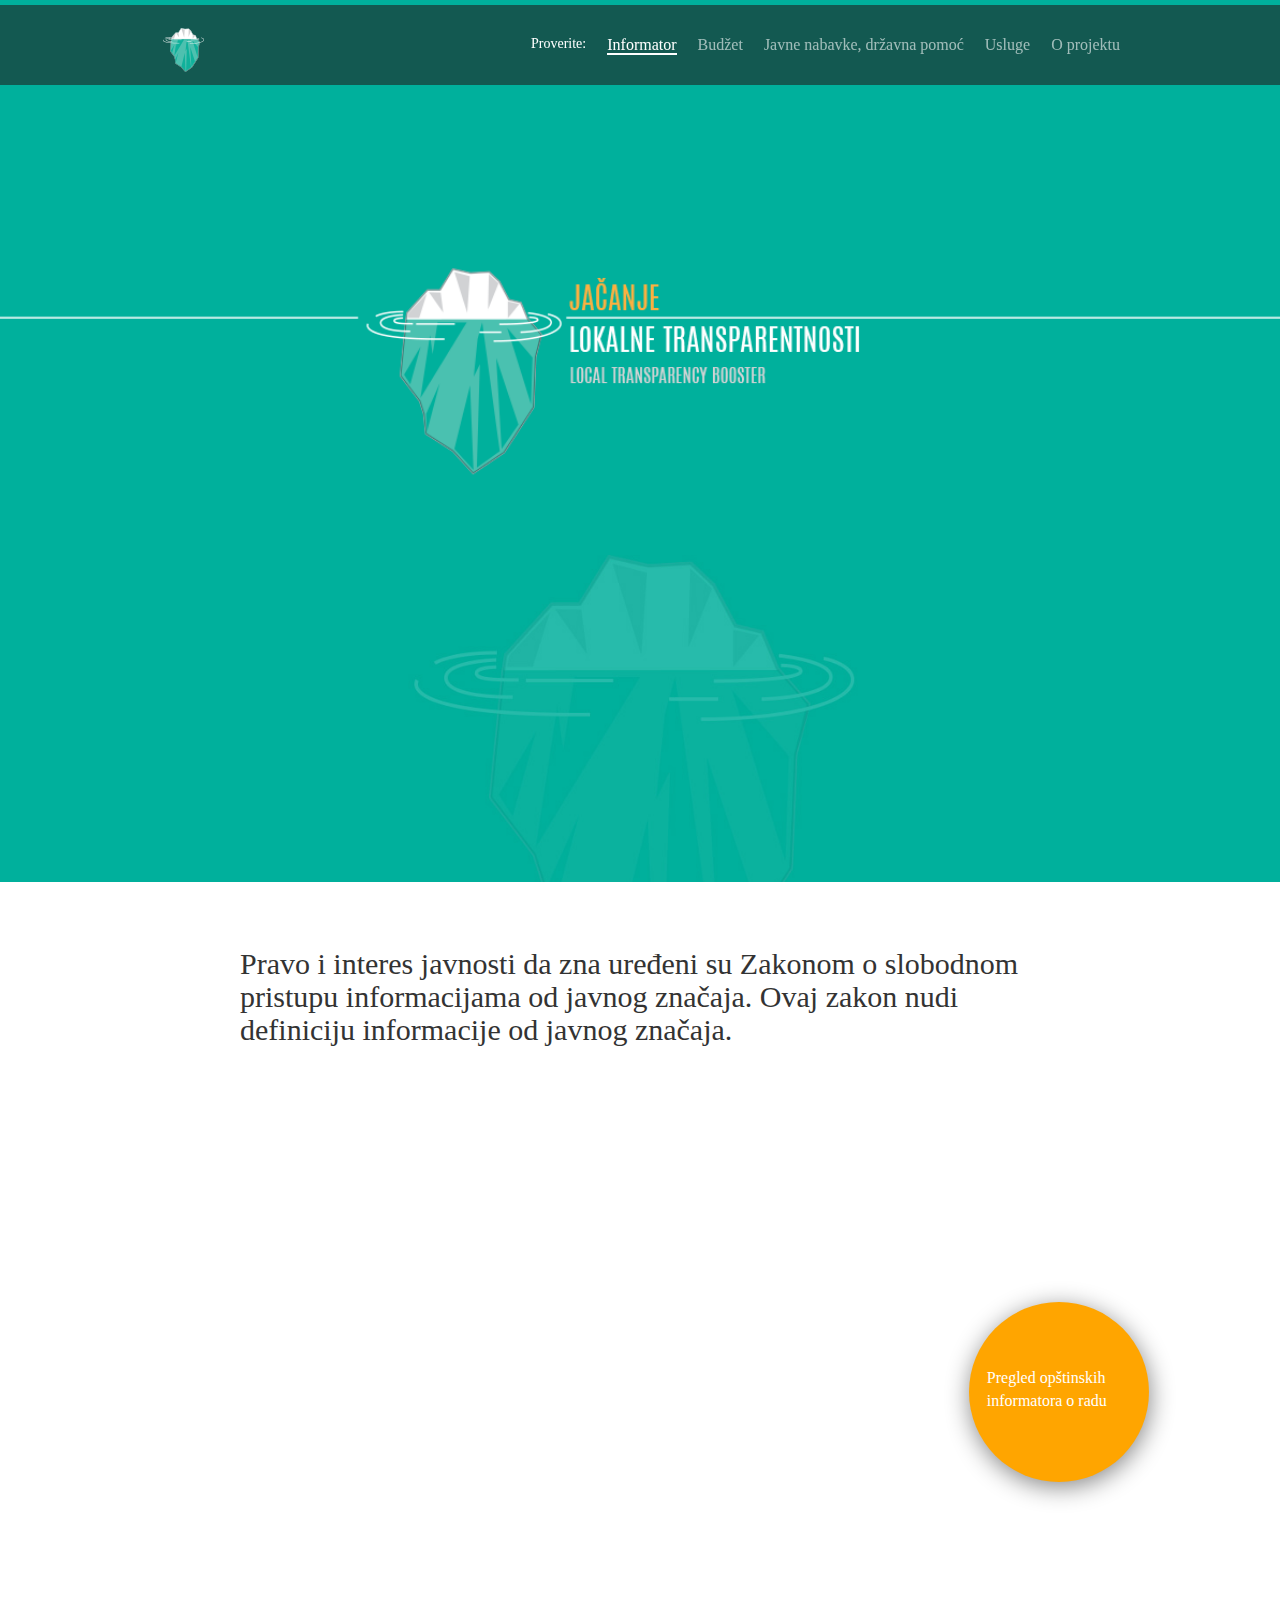
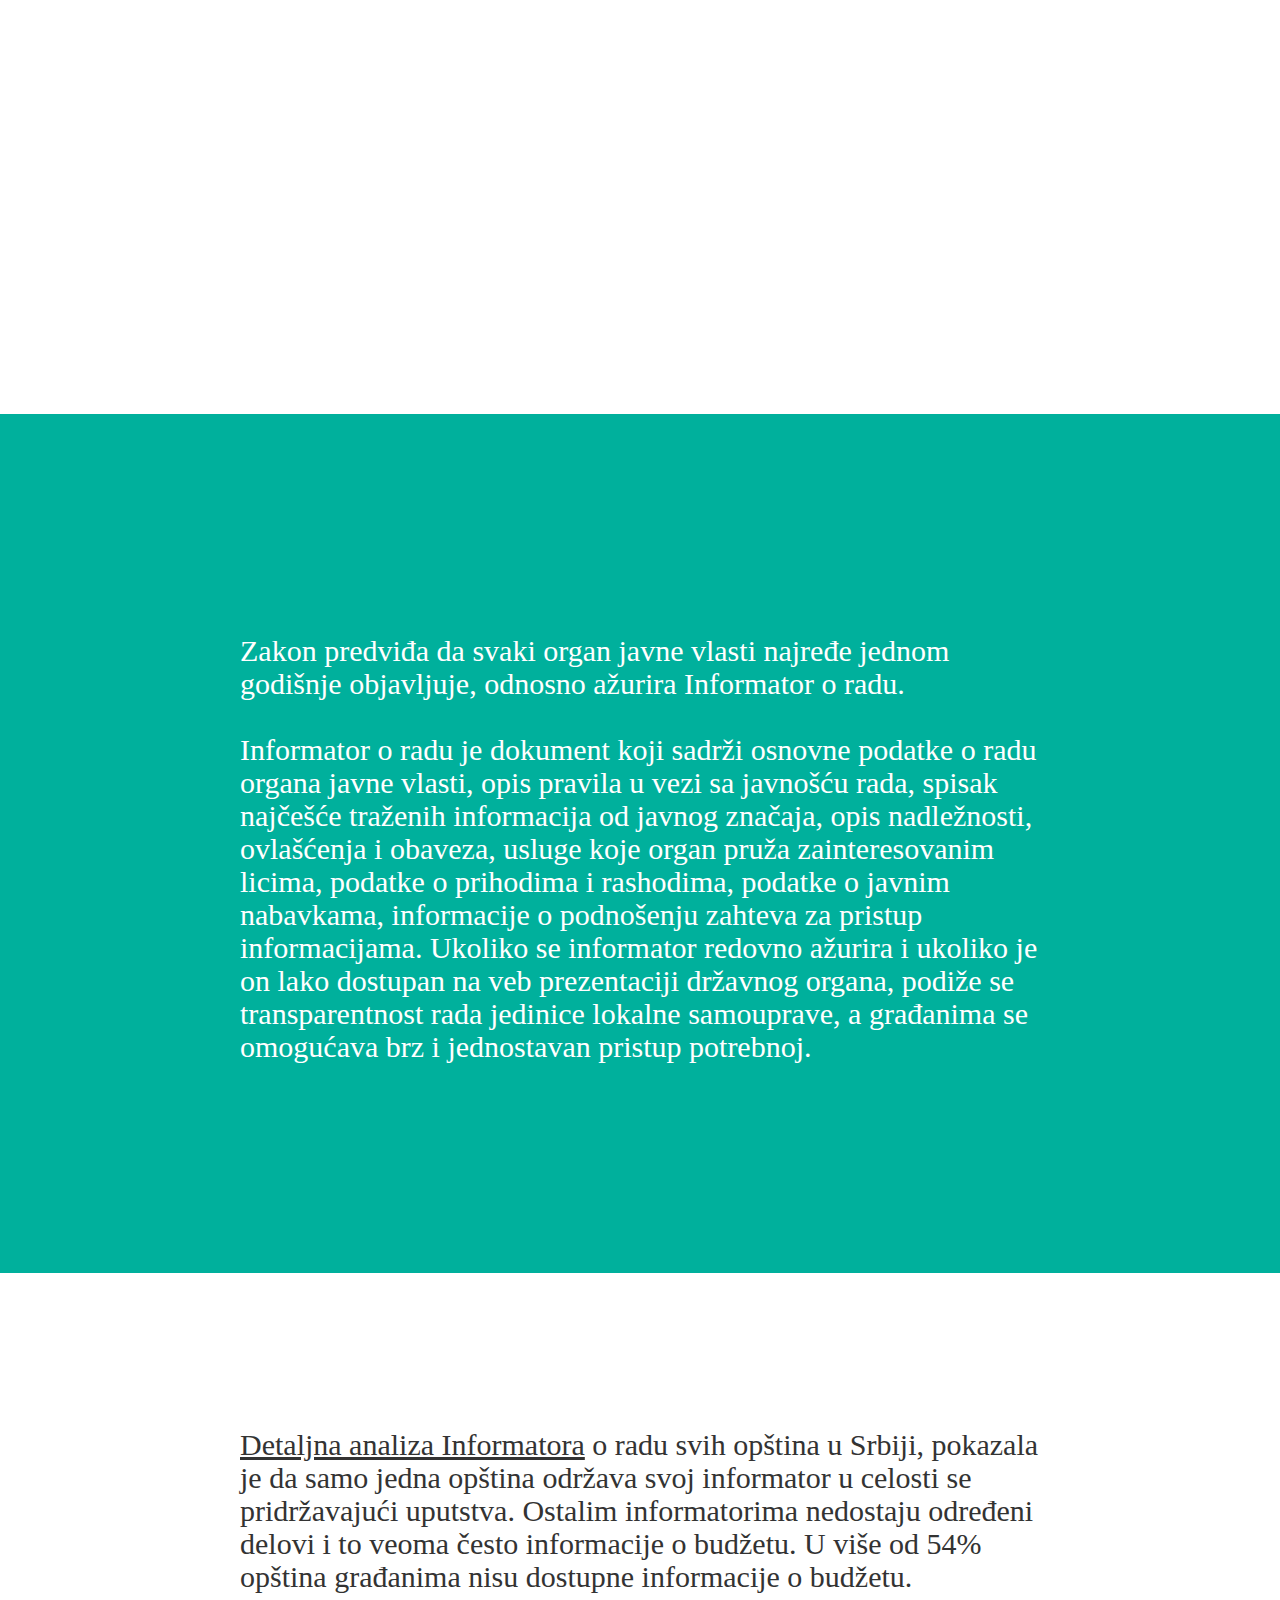
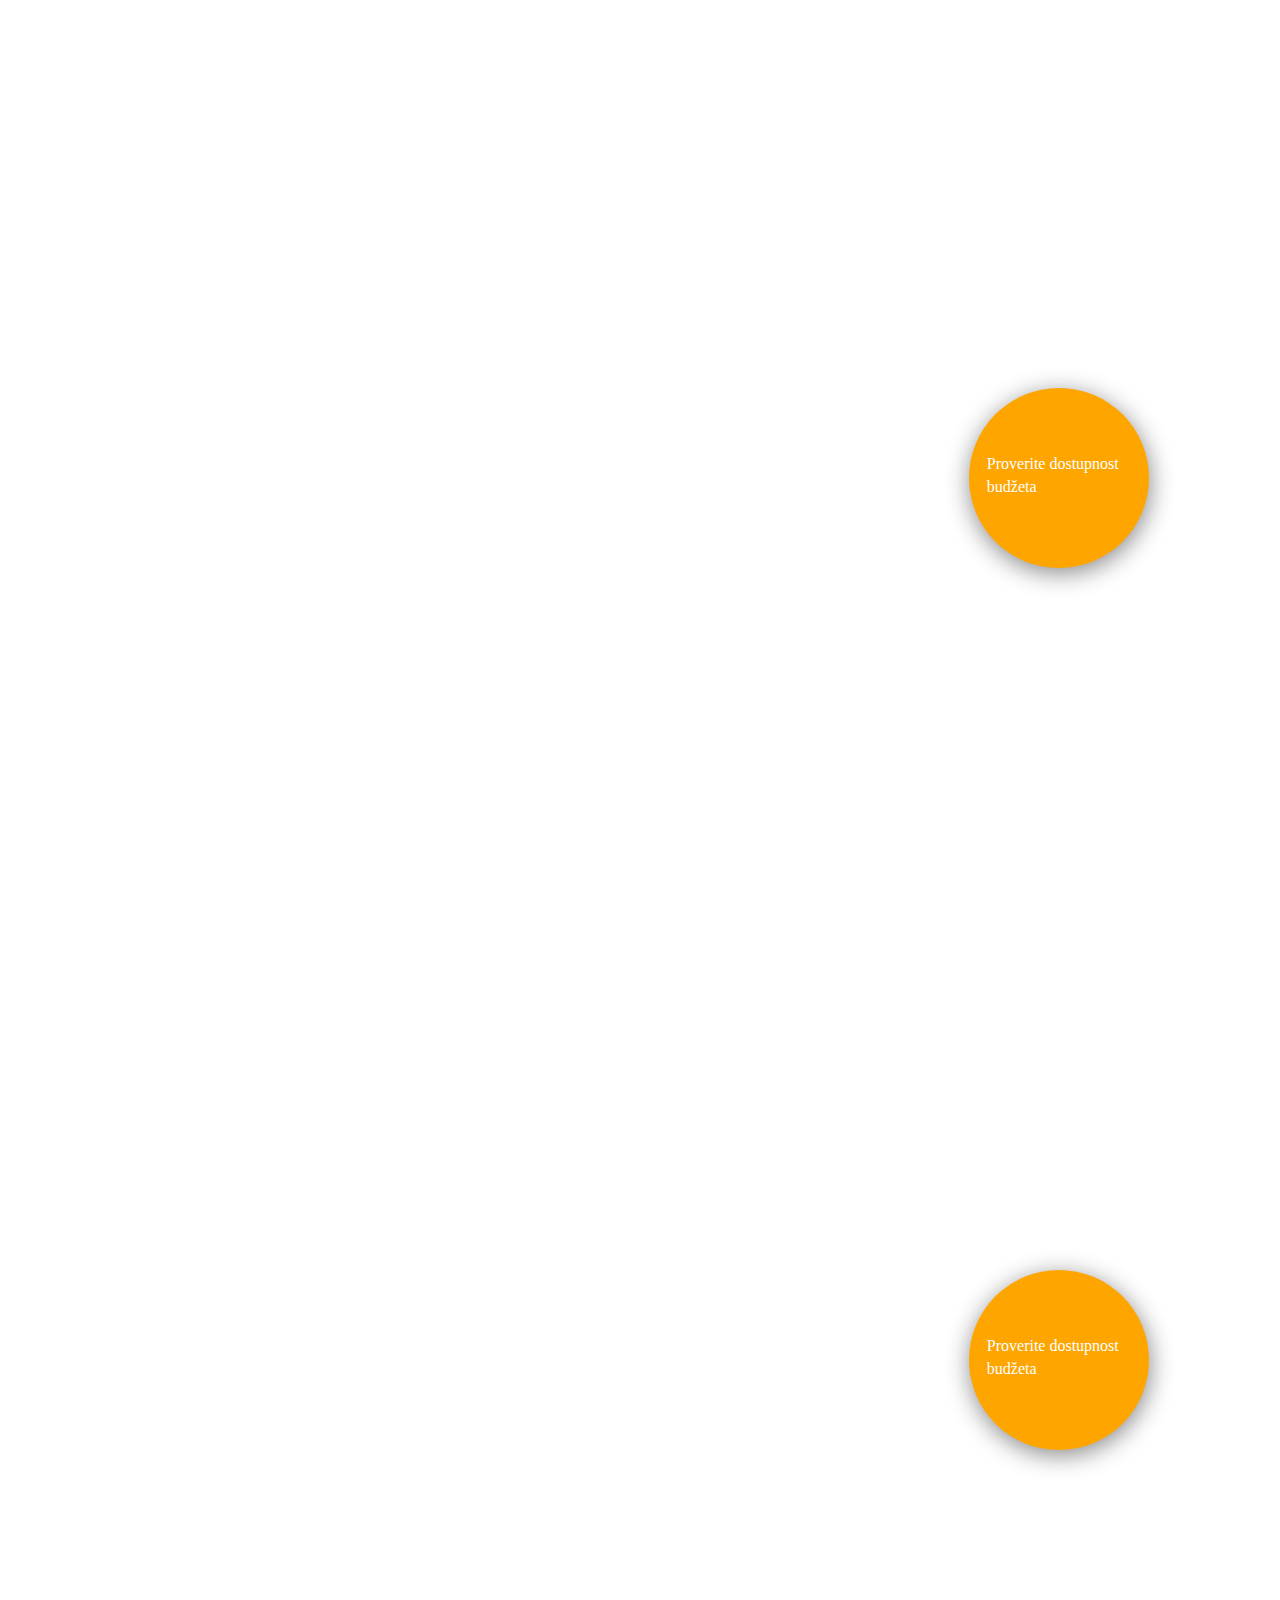
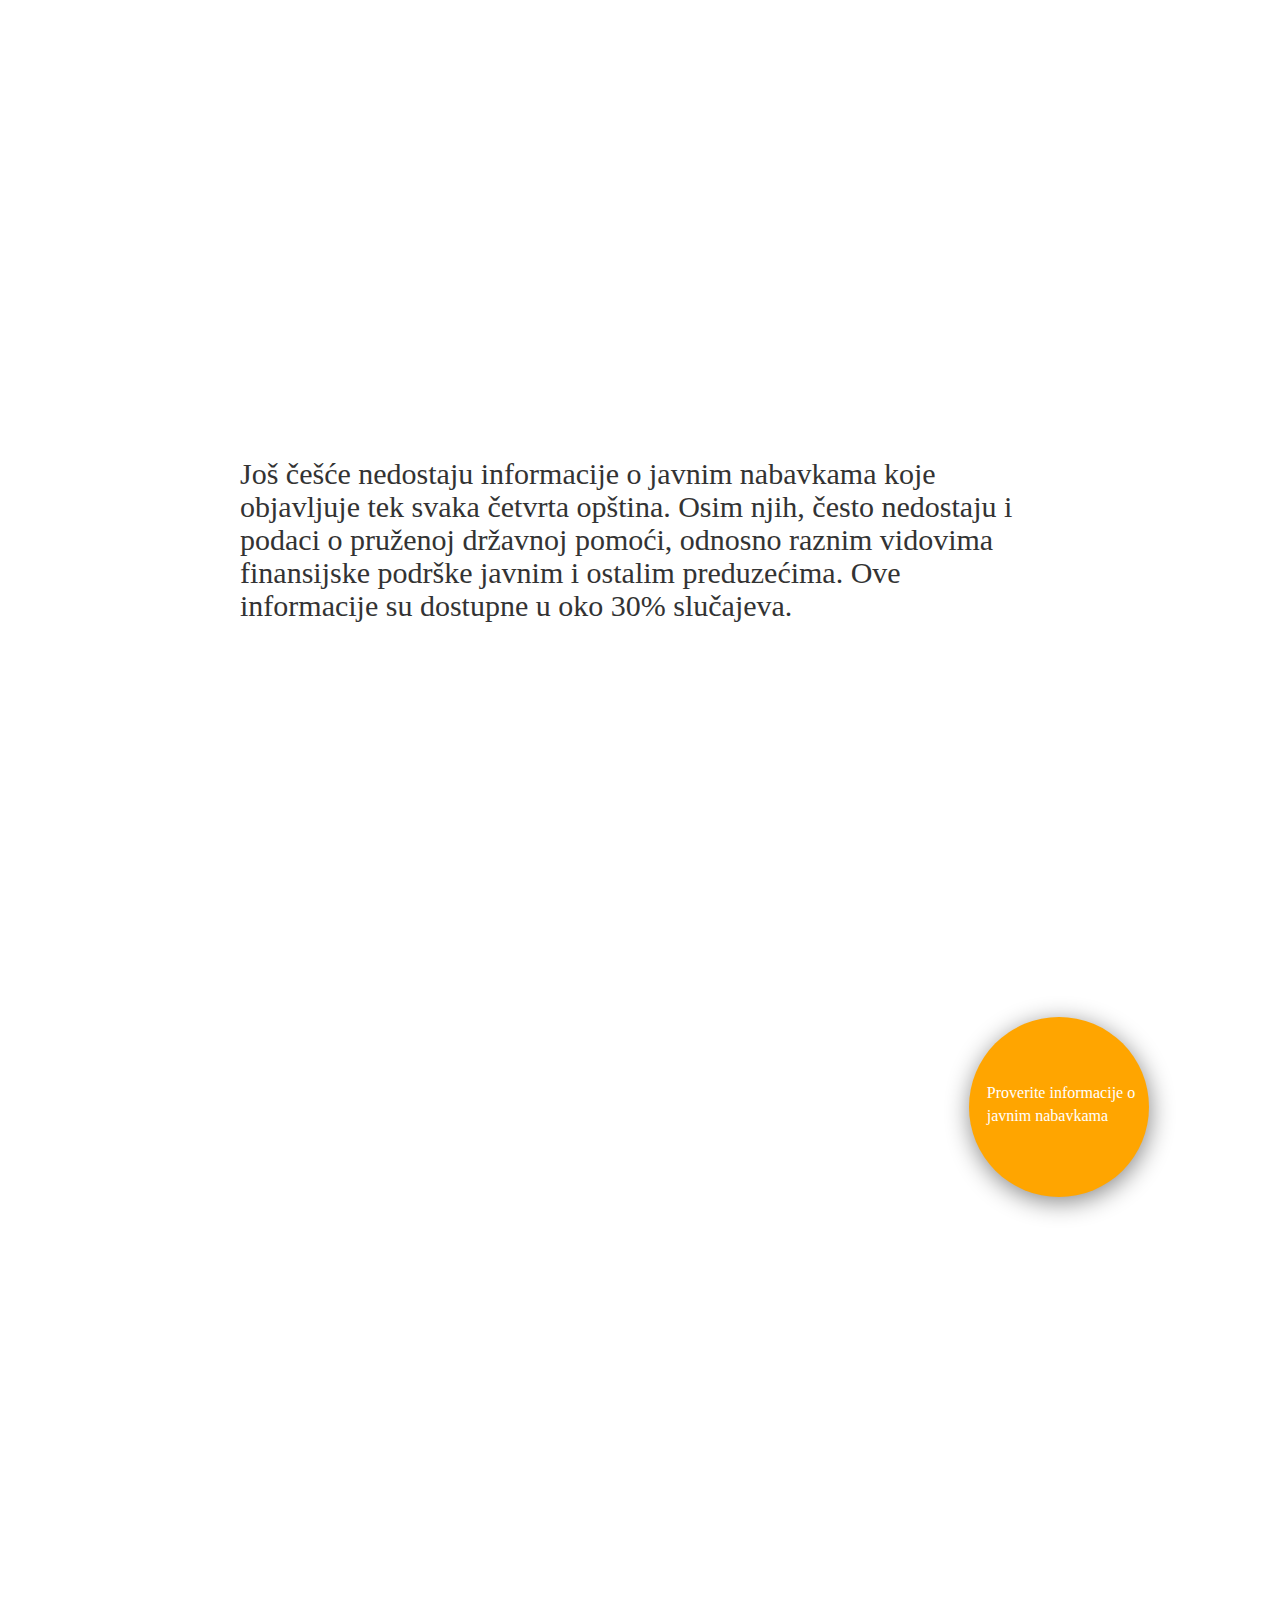
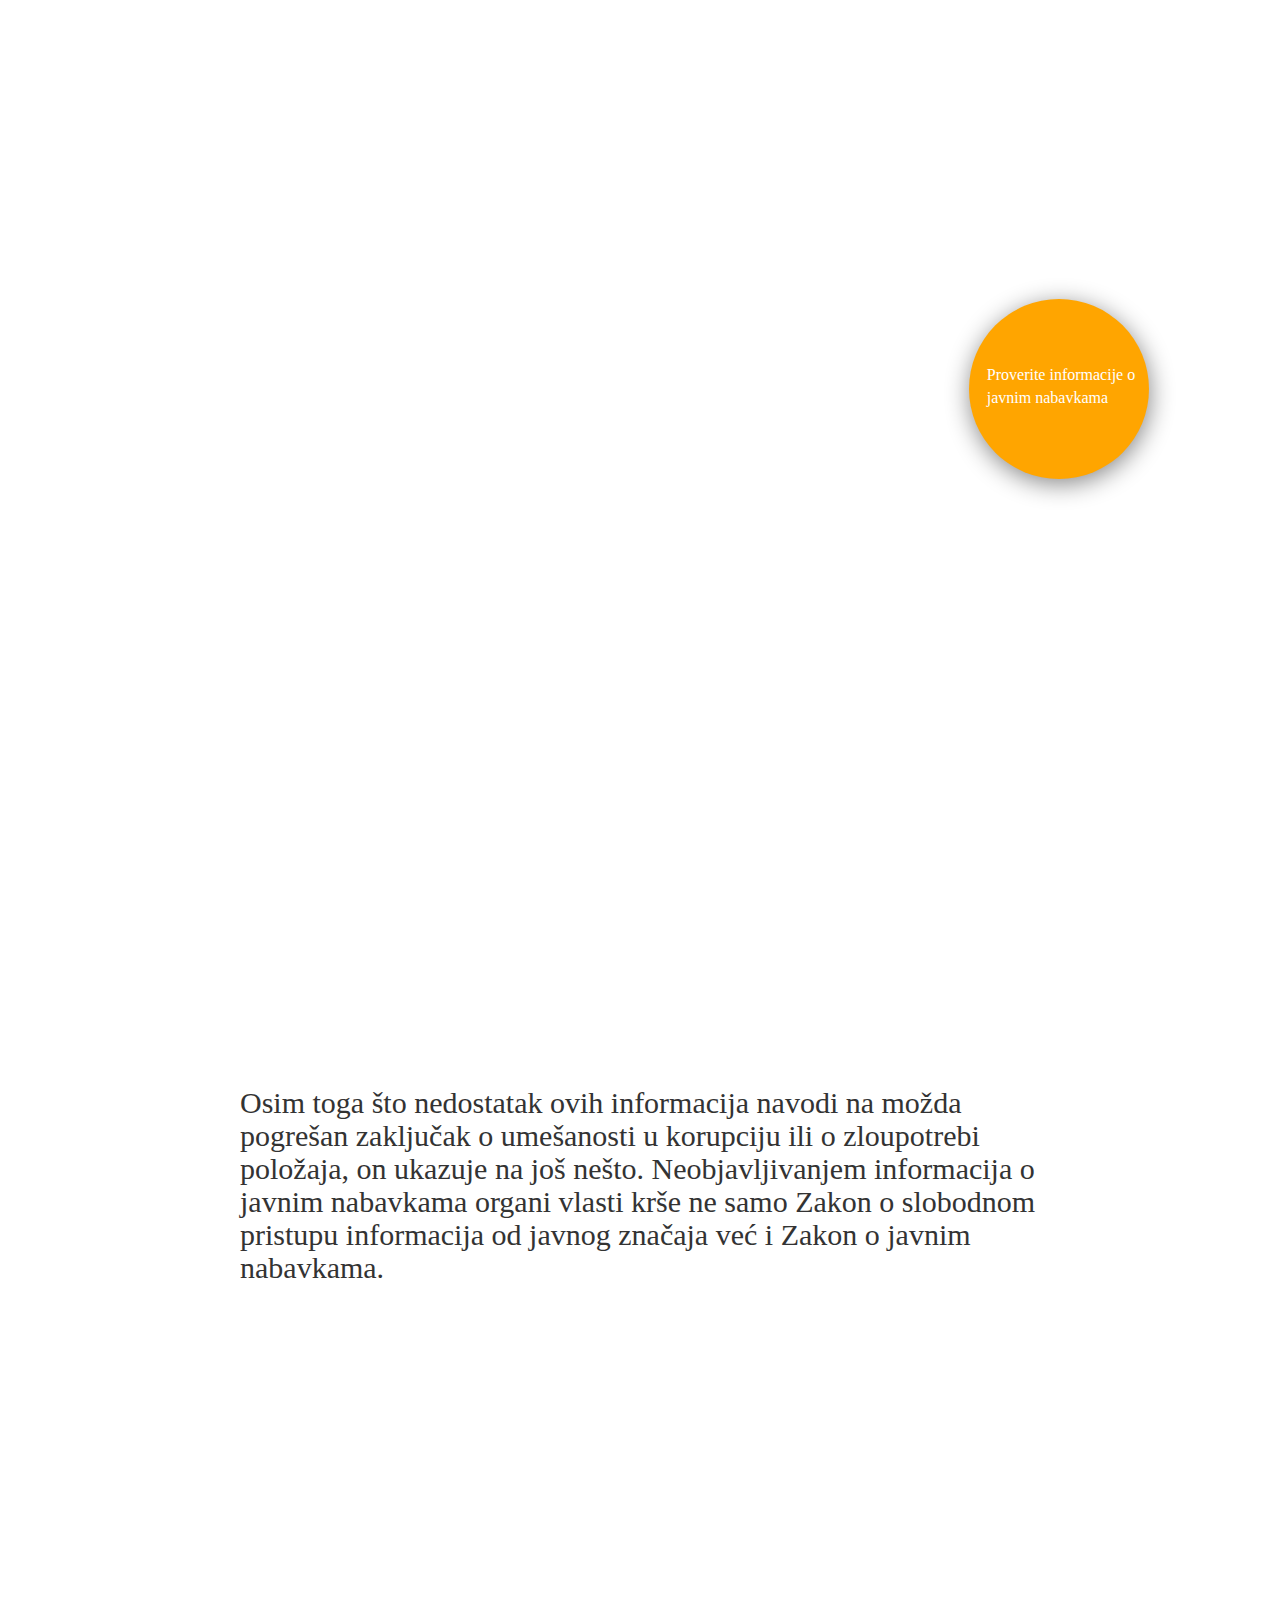
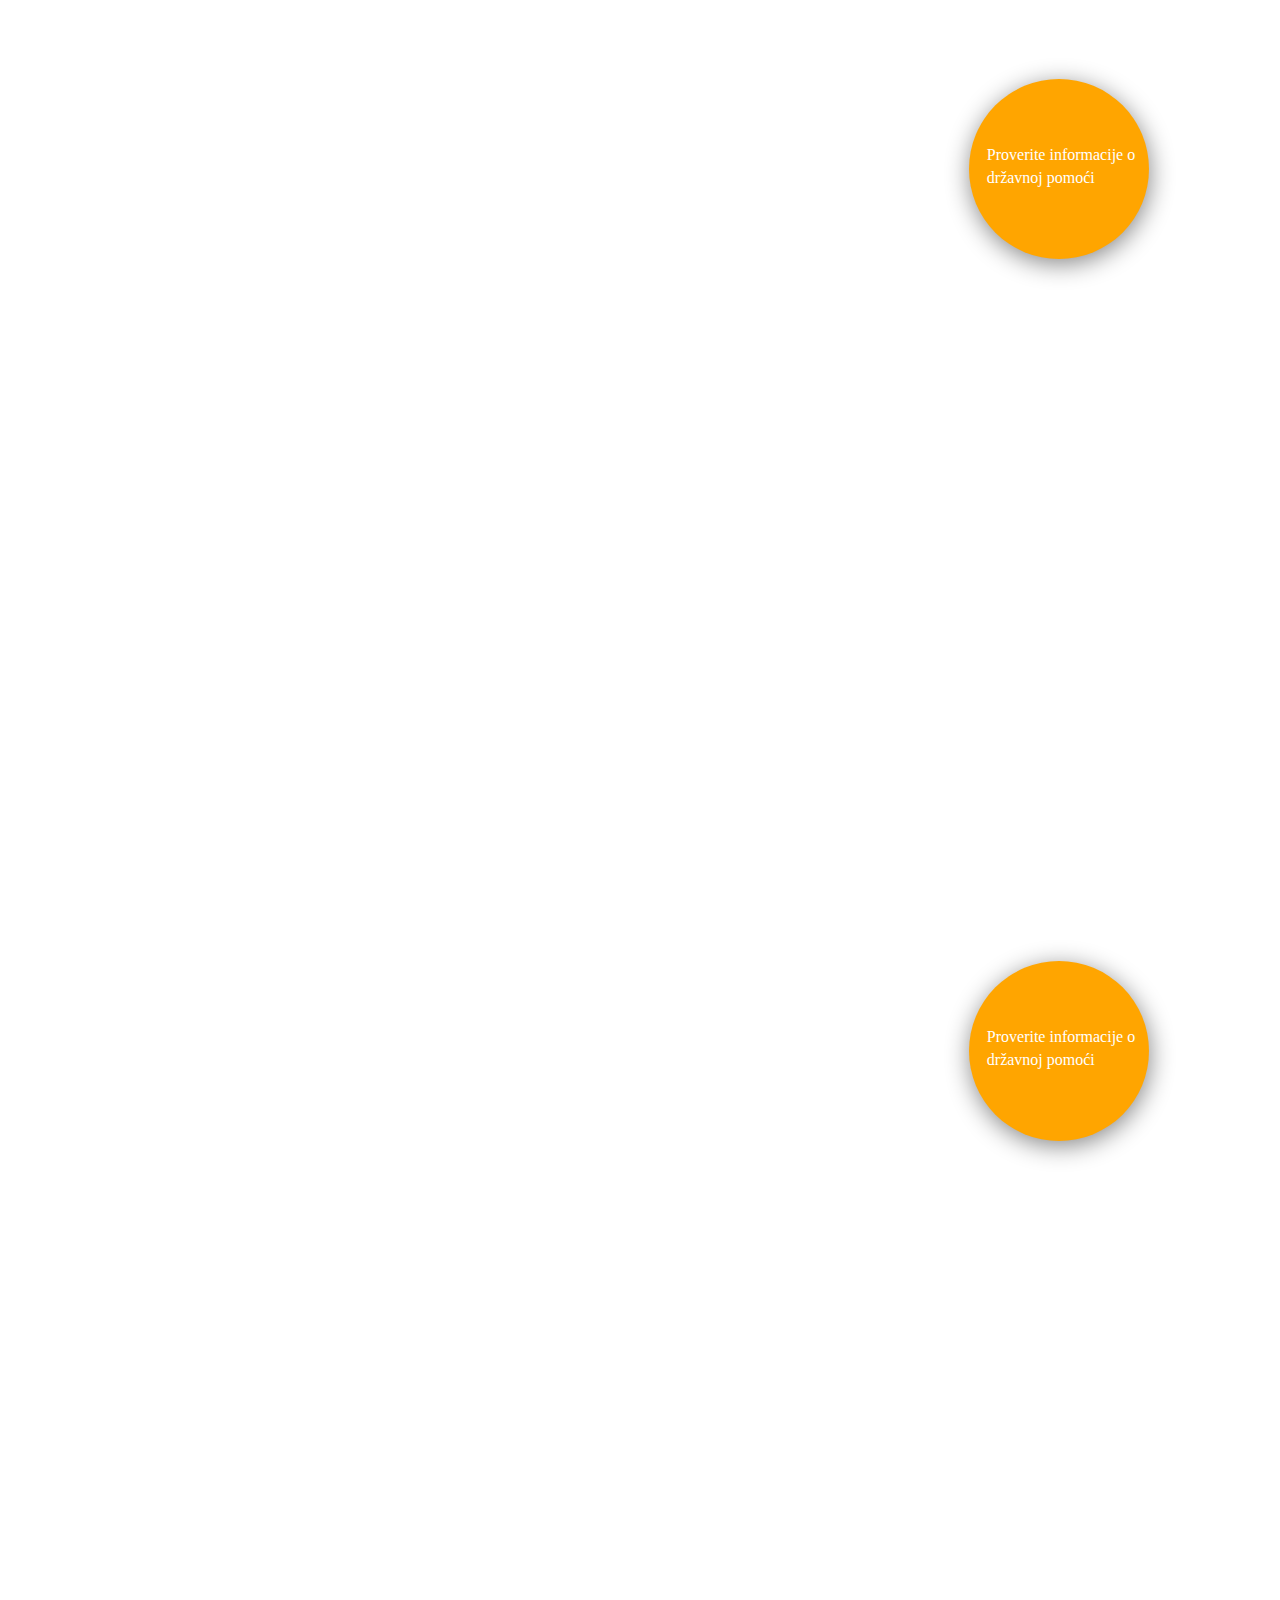
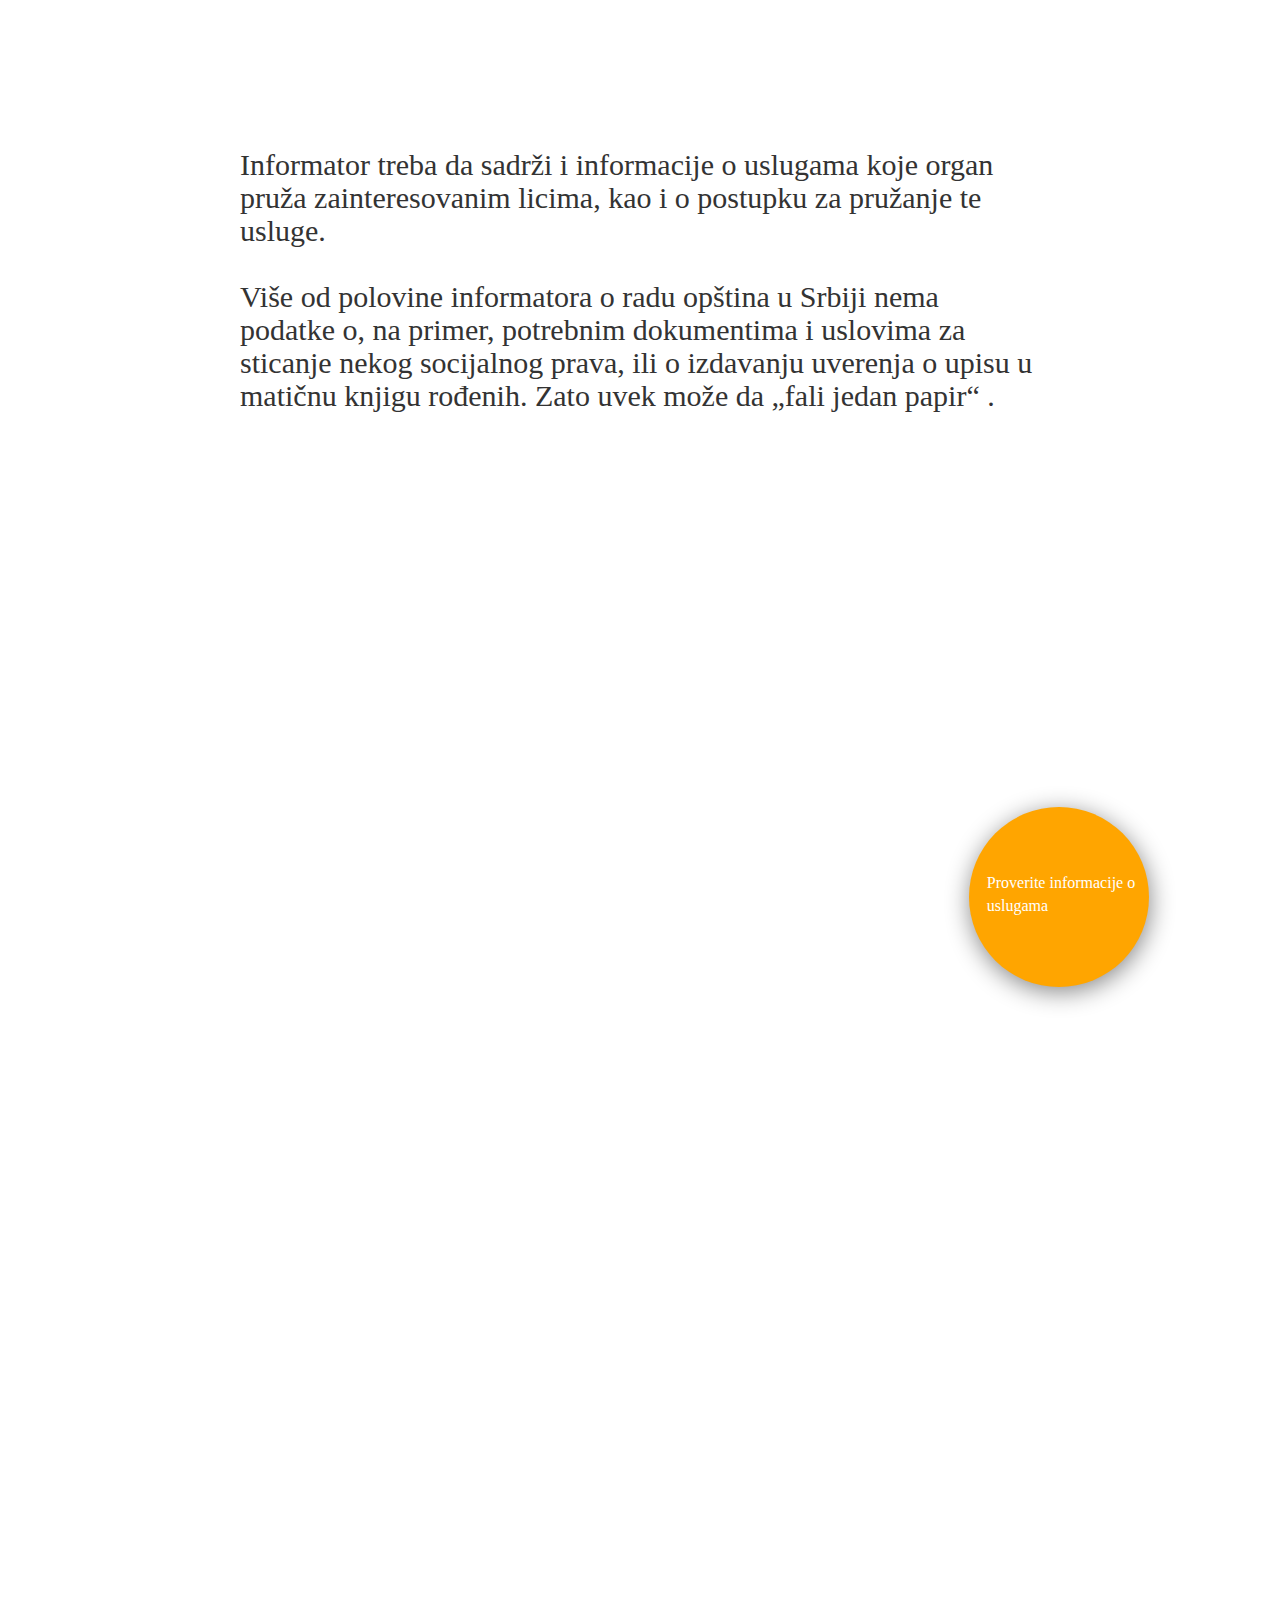
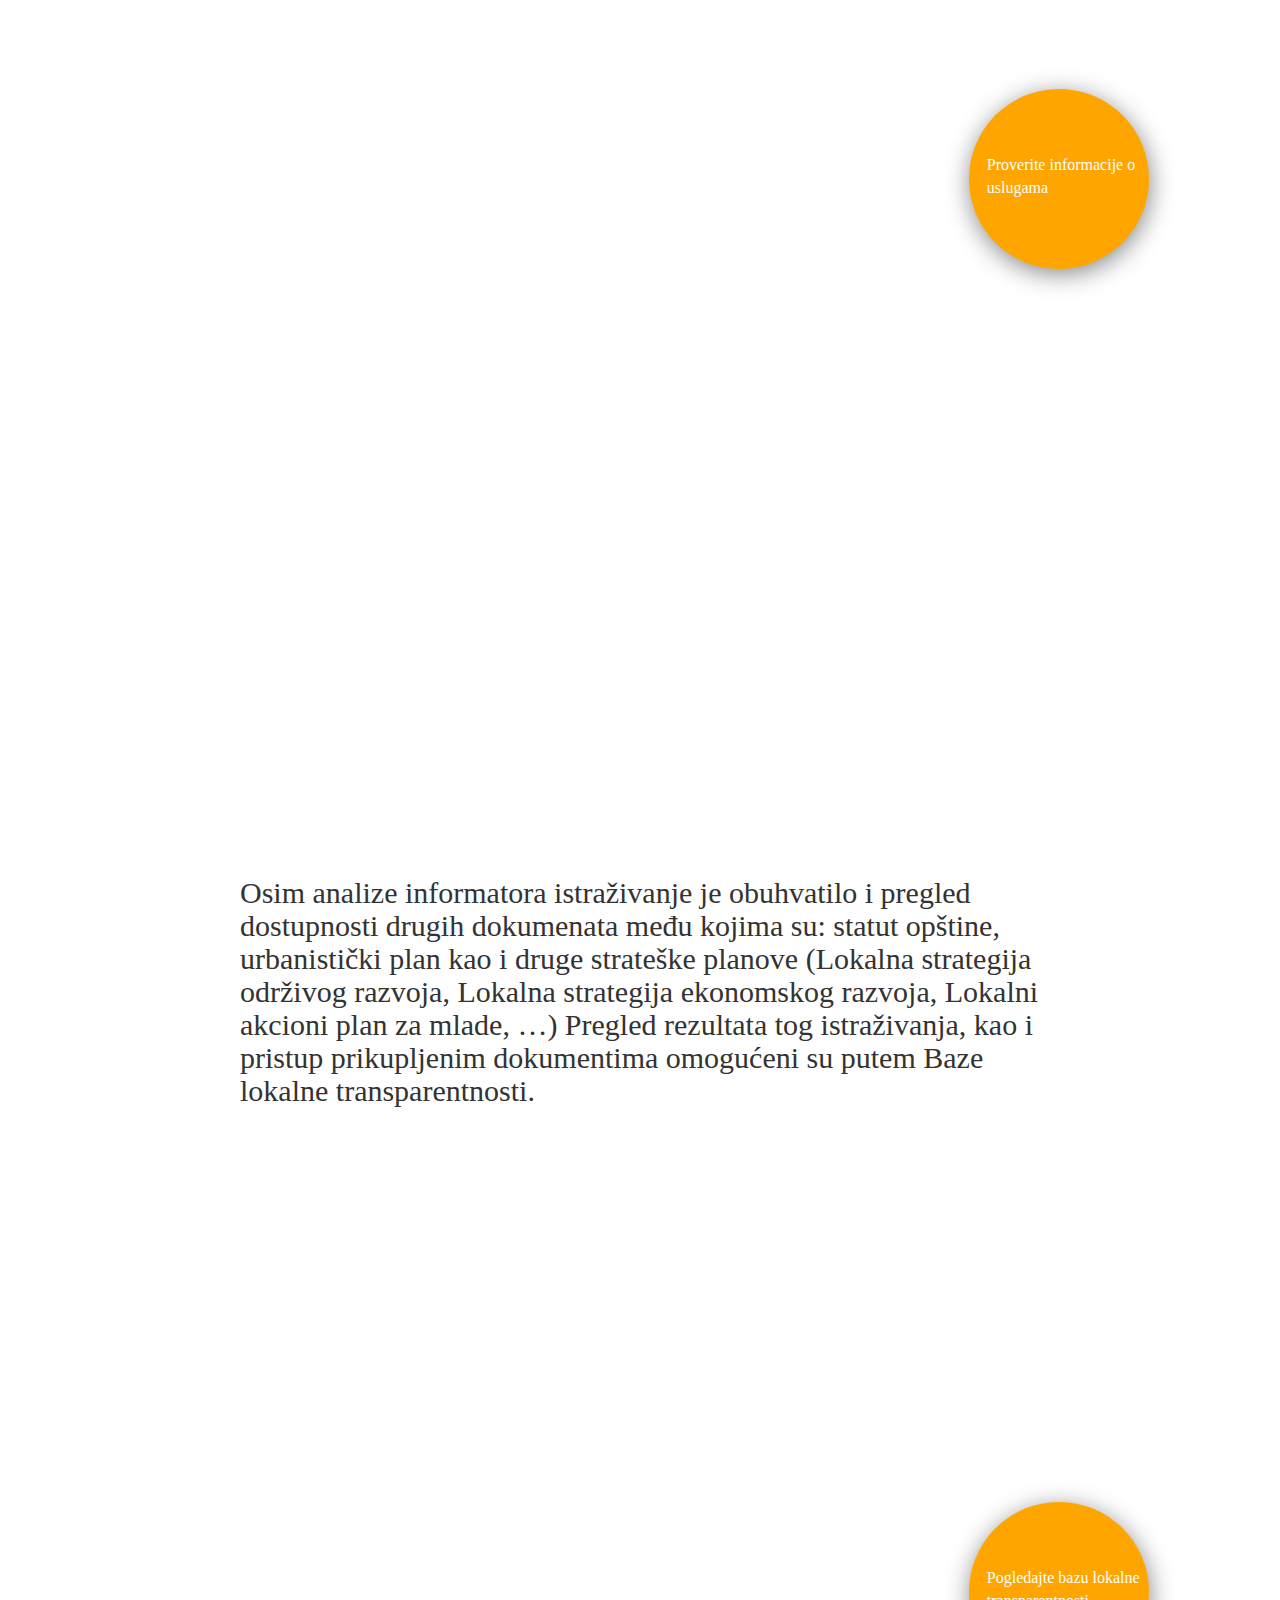
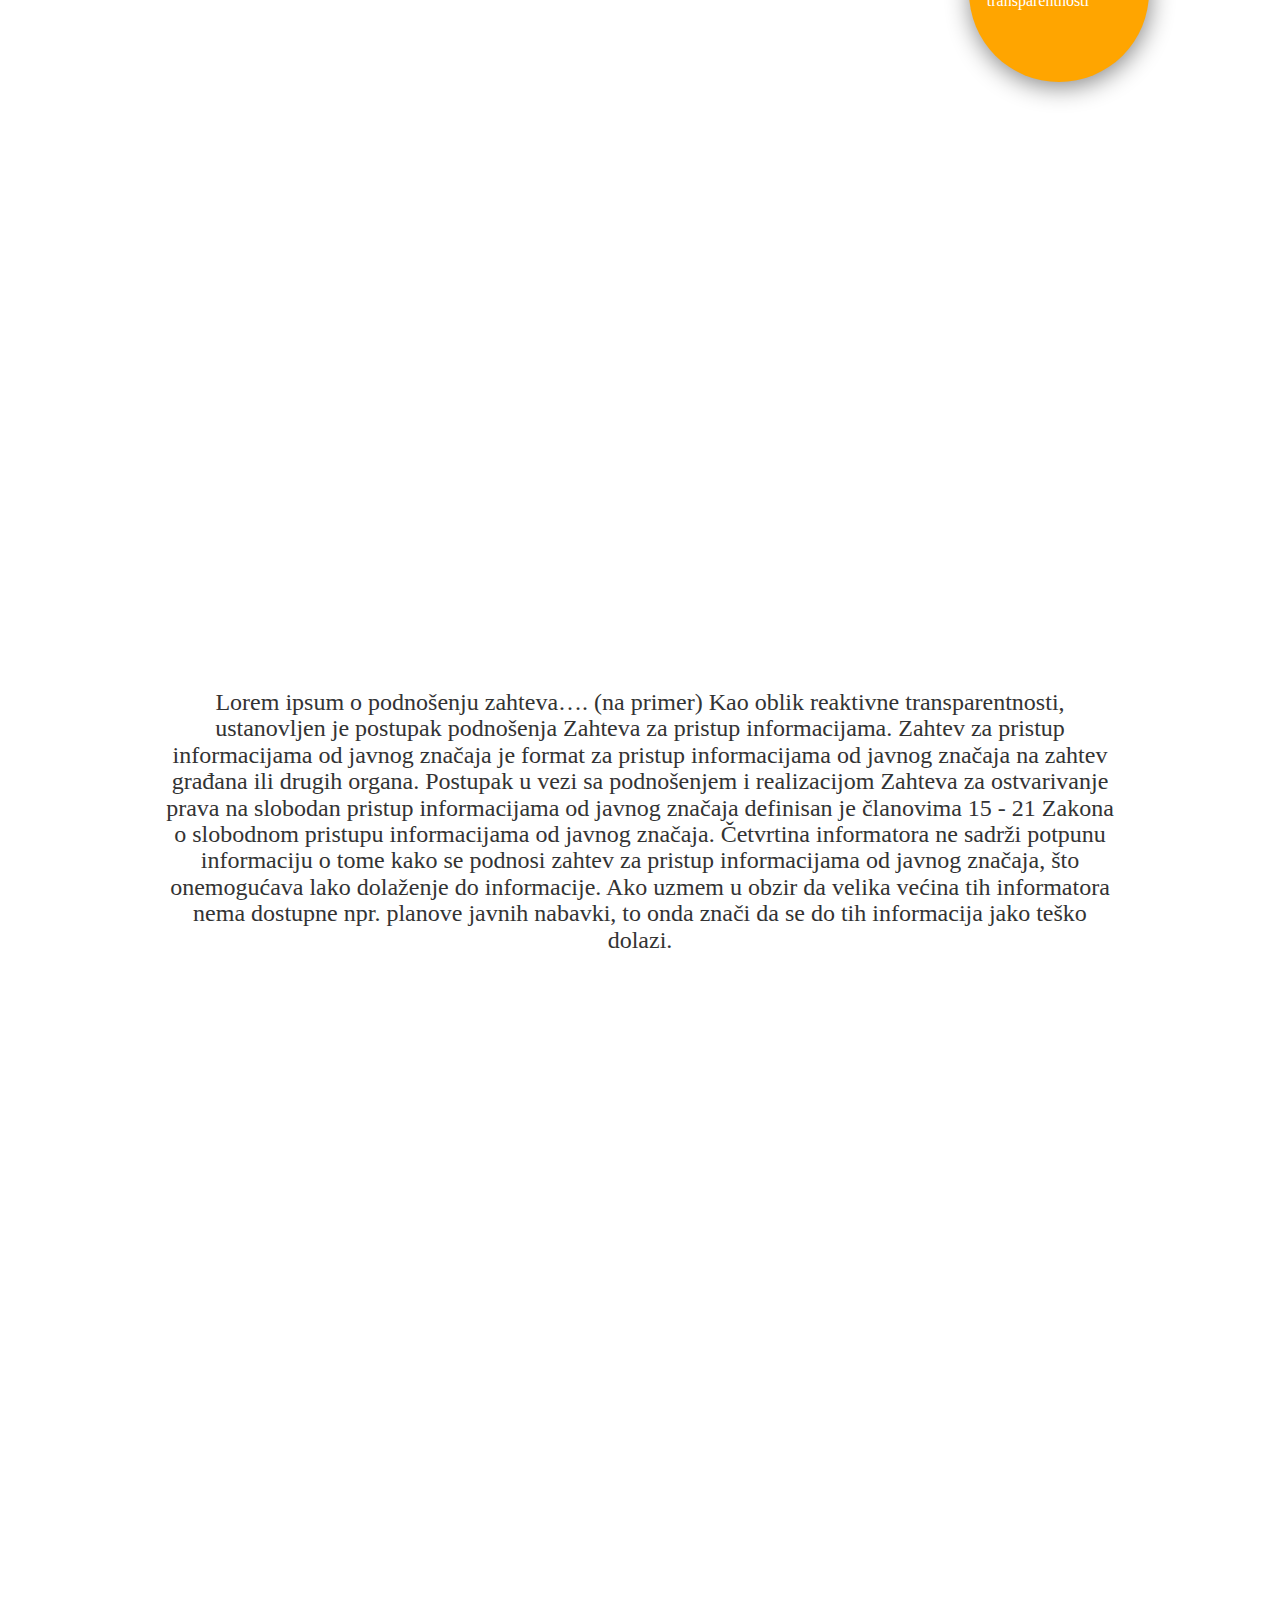
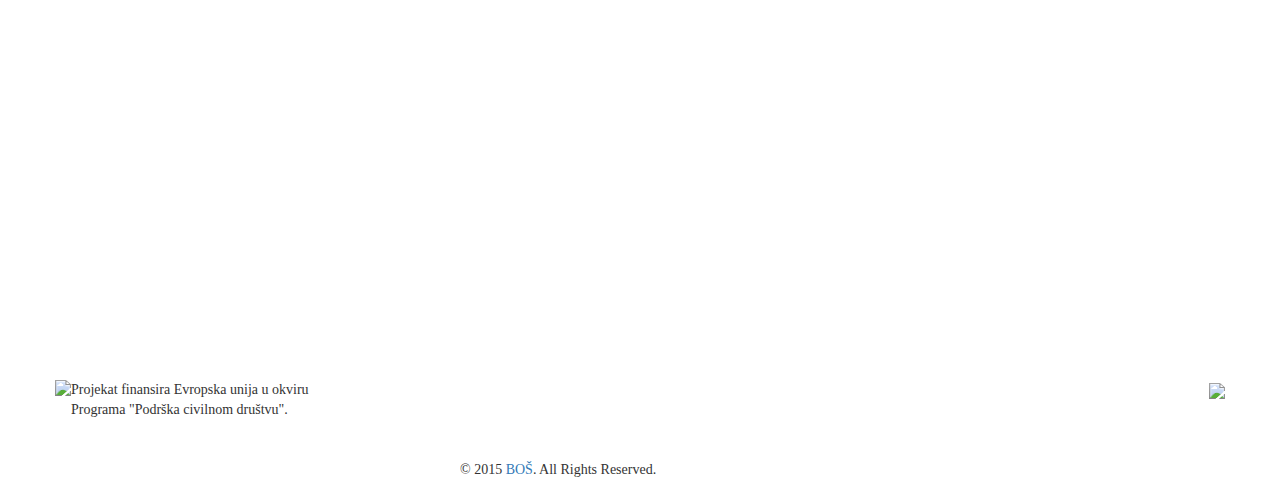
==== index.html @ c951d68d "novi logoi" ====
<!DOCTYPE html>
<html lang="en">

<head>
    <meta http-equiv="Content-Type" content="text/html; charset=utf-8" />
    <title>Local Transparency Booster | LTB</title>
    <link rel="stylesheet" href="css/style.css" />
    <script type="text/javascript" src="js/jquery-1.10.2.min.js"></script>
    <script src="https://cdnjs.cloudflare.com/ajax/libs/twitter-bootstrap/3.3.5/js/bootstrap.min.js"></script>
    <link rel="stylesheet" type="text/css" href="https://cdnjs.cloudflare.com/ajax/libs/twitter-bootstrap/3.3.5/css/bootstrap.min.css">
    <link rel="shortcut icon" href="css/logo16.jpg">
    <link rel="apple-touch-icon-precomposed" sizes="256x256" href="images/logo256.jpg">
    <script>
    $(document).ready(function() { 
        $('a[href*=#]').each(function() {  
            if (location.pathname.replace(/^\//, '') == this.pathname.replace(/^\//, '')   && location.hostname == this.hostname   && this.hash.replace(/#/, '')) {   
                var $targetId = $(this.hash),
                    $targetAnchor = $('[name=' + this.hash.slice(1) + ']');   
                var $target = $targetId.length ? $targetId : $targetAnchor.length ? $targetAnchor : false;    
                if ($target) {     
                    var targetOffset = $target.offset().top;


                         
                    $(this).click(function() {
                        $("#nav li a").removeClass("active");
                        $(this).addClass('active');      
                        $('html, body').animate({
                            scrollTop: targetOffset
                        }, 1000);      
                        return false;     
                    });   
                }  
            } 
        });

    });
    </script>
</head>

<body>
    <header id="header">
        <div class="content">
            <div id="logo">
                <a href="index.html">
                    <img src="css/logo48.png" alt="">
                </a>
            </div>
            <nav id="nav">
                <ul>
                    <li>Proverite:</li>
                    <li><a href="#slide3" class="active" title="Next Section"> Informator</a></li>
                    <li><a href="#slide7" title="Next Section">Budžet</a></li>
                    <li><a href="#slide9" title="Next Section">Javne nabavke, državna pomoć</a></li>
                    <li><a href="#slide13" title="Next Section">Usluge</a></li>
                    <li><a href="about.html" title="Next Section">O projektu</a></li>
                </ul>
            </nav>
        </div>
    </header>
    <div id="slide1" class="slide slide-img">
        <div id="logoTraka"> </div>
    </div>
    <div id="slide2" class="slide slide-txt">
        <div class="content">
            <div class="quotes_container">
                <h3 class="quotes">Pravo i interes javnosti da zna uređeni su Zakonom o slobodnom pristupu informacijama od javnog značaja. Ovaj zakon nudi definiciju informacije od javnog značaja. </h3>
                <!-- <img src="img/dr-seuss.png" align="left" />
               <h4 class="author_name_gray">Dr. Seuss </h4>  -->
            </div>
        </div>
    </div>
    <div id="slide3" class="slide slide-img">
        <div class="content">
            <a target="_blank" href="">
                <div class="krug"> Pregled opštinskih informatora o radu </div>
            </a>
        </div>
    </div>
    <div id="slide4" class="slide slide-txt">
        <div class="content">
            <div class="quotes_container">
                <h3 class="quotes">Zakon predviđa da svaki organ javne vlasti najređe jednom godišnje objavljuje, odnosno ažurira Informator o radu. 
                <br/>
                <br/>
                Informator o radu je dokument koji sadrži osnovne podatke o radu organa javne vlasti, opis pravila u vezi sa javnošću rada, spisak najčešće traženih informacija od javnog značaja, opis nadležnosti, ovlašćenja i obaveza, usluge koje organ pruža zainteresovanim licima, podatke o prihodima i rashodima, podatke o javnim nabavkama, informacije o podnošenju zahteva za pristup informacijama. Ukoliko se informator redovno ažurira i ukoliko je on lako dostupan na veb prezentaciji državnog organa, podiže se transparentnost rada jedinice lokalne samouprave, a građanima se omogućava brz i jednostavan pristup potrebnoj.</h3>
            </div>
        </div>
    </div>
    <!--  <div id="slide5" class="slide slide-img">
       <div class="content">
           <h3></h3>
       </div>
   </div> -->
    <div id="slide6" class="slide slide-txt">
        <div class="content">
            <div class="quotes_container">
                <h3 class="quotes"><u>Detaljna analiza Informatora</u> o radu svih opština u Srbiji, pokazala je da samo jedna opština održava svoj informator u celosti se pridržavajući uputstva. Ostalim informatorima nedostaju određeni delovi i to veoma često informacije o budžetu. U više od 54% opština  građanima nisu dostupne informacije o budžetu.  </h3>
            </div>
        </div>
    </div>
    <div id="slide7" class="slide slide-img">
        <div class="content">
            <a target="_blank" href="http://test.bos.rs/pages/budzet.html">
                <div class="krug">Proverite dostupnost budžeta</div>
            </a>
        </div>
    </div>
    <div id="slide7a" class="slide slide-img">
        <div class="content">
            <a target="_blank" href="http://test.bos.rs/pages/budzet.html">
                <div class="krug">Proverite dostupnost budžeta</div>
            </a>
        </div>
    </div>
    <div id="slide8" class="slide">
        <div class="content">
            <div class="quotes_container">
                <h3 class="quotes">
            Još češće nedostaju informacije o javnim nabavkama koje objavljuje tek svaka četvrta opština. Osim njih, često nedostaju i podaci o pruženoj državnoj pomoći, odnosno raznim vidovima finansijske podrške javnim i ostalim preduzećima. Ove informacije su dostupne u oko 30% slučajeva.
            </h3>
            </div>
        </div>
    </div>
    <div id="slide9" class="slide slide-img">
        <div class="content">
            <a target="_blank" href="http://test.bos.rs/pages/nabavke.html">
                <div class="krug">Proverite informacije o javnim nabavkama</div>
            </a>
        </div>
    </div>
    <div id="slide9a" class="slide slide-img">
        <div class="content">
            <a target="_blank" href="http://test.bos.rs/pages/nabavke.html">
                <div class="krug">Proverite informacije o javnim nabavkama</div>
            </a>
        </div>
    </div>
    <div id="slide10" class="slide slide-txt">
        <div class="content">
            <div class="quotes_container">
                <h3 class="quotes">
            Osim toga što nedostatak ovih informacija navodi na možda pogrešan zaključak o umešanosti u korupciju ili o zloupotrebi položaja, on ukazuje na još nešto. Neobjavljivanjem informacija o javnim nabavkama organi vlasti krše ne samo Zakon o slobodnom pristupu informacija od javnog značaja već i Zakon o javnim nabavkama.
             </h3>
            </div>
        </div>
    </div>
    <div id="slide11" class="slide slide-img">
        <div class="content">
            <a target="_blank" href="">
                <div class="krug">Proverite informacije o državnoj pomoći </div>
            </a>
        </div>
    </div>
    <div id="slide11a" class="slide slide-img">
        <div class="content">
            <a target="_blank" href="">
                <div class="krug">Proverite informacije o državnoj pomoći </div>
            </a>
        </div>
    </div>
    <div id="slide12" class="slide slide-txt">
        <div class="content">
            <div class="quotes_container">
                <h3 class="quotes">
               Informator treba da sadrži i informacije o uslugama koje organ pruža zainteresovanim licima, kao i o postupku za pružanje te usluge. 
               <br>
               <br>
                Više od polovine informatora o radu opština u Srbiji nema podatke o, na primer, potrebnim dokumentima i uslovima za sticanje nekog socijalnog prava, ili o izdavanju uverenja o upisu u matičnu knjigu rođenih. Zato uvek može da „fali jedan papir“ .
              </h3>
            </div>
        </div>
    </div>
    <div id="slide13" class="slide slide-img">
        <div class="content">
            <a target="_blank" href="http://test.bos.rs/pages/usluge.html">
                <div class="krug"> Proverite informacije o uslugama </div>
            </a>
        </div>
    </div>
    <div id="slide13a" class="slide slide-img">
        <div class="content">
            <a target="_blank" href="http://test.bos.rs/pages/usluge.html">
                <div class="krug"> Proverite informacije o uslugama </div>
            </a>
        </div>
    </div>
    <div id="slide14" class="slide slide-txt">
        <div class="content">
            <div class="quotes_container">
                <h3 class="quotes">
            Osim analize informatora istraživanje je obuhvatilo i pregled dostupnosti drugih dokumenata među kojima su: statut opštine, urbanistički plan kao i druge strateške planove (Lokalna strategija održivog razvoja, Lokalna strategija ekonomskog razvoja, Lokalni akcioni plan za mlade, …) Pregled rezultata tog istraživanja, kao i pristup prikupljenim dokumentima omogućeni su putem Baze lokalne transparentnosti. 
              </h3>
            </div>
        </div>
    </div>
    <div id="slide15" class="slide slide-img">
        <div class="content">
         <a target="_blank" href="http://test.bos.rs/pages/stupci.html">
                <div class="krug"> Pogledajte bazu lokalne transparentnosti</div>
            </a>
        </div>
    </div>
    <div id="slide16" class="slide slide-txt">
        <div class="content">
            <h3>Lorem ipsum o podnošenju zahteva…. (na primer) Kao oblik reaktivne transparentnosti, ustanovljen je postupak podnošenja Zahteva za pristup informacijama. Zahtev za pristup informacijama od javnog značaja je format za pristup informacijama od javnog značaja na zahtev građana ili drugih organa. Postupak u vezi sa podnošenjem i realizacijom Zahteva za ostvarivanje prava na slobodan pristup informacijama od javnog značaja definisan je članovima 15 - 21 Zakona o slobodnom pristupu informacijama od javnog značaja. Četvrtina informatora ne sadrži potpunu informaciju o tome kako se podnosi zahtev za pristup informacijama od javnog značaja, što onemogućava lako dolaženje do informacije. Ako uzmem u obzir da velika većina tih informatora nema dostupne npr. planove javnih nabavki, to onda znači da se do tih informacija jako teško dolazi.</h3>
        </div>
    </div>
    <div id="slide17" class="slide slide-img">
        <div class="content">
            Još uvek nedefinisana slika koja bi ilustrovala stranicu o zahtevima. Ili samo dugme, podnesite zahtev koji vodi na pomenutu stranu (koja je opisana u nekom od ranijih dokumenata)
        </div>
    </div>
    <footer id="footer">
        <div class="container">
            <div class="row">
                <div>
                    <div class="pull-left" style="width:300px">
                        <img src="http://paketpomociocd.bos.rs/public/img/eu.jpg" border="0" align="left" height="80" class="margin-right">
                        <div class=" ">
                            Projekat finansira Evropska unija u okviru
                            <br> Programa "Podrška civilnom društvu".
                        </div>
                    </div>
                    <div class="pull-right">
                        <img src="http://paketpomociocd.bos.rs/public/img/srbija.jpg" border="0" height="80">
                    </div>
                    <div class="col-sm-6 col-md-offset-4">
                        &copy; 2015 <a target="_blank" href="http://www.bos.rs/" title="Beogradska otvorena Škola">BOŠ</a>. All Rights Reserved.
                    </div>
                </div>
            </div>
        </div>
    </footer>
    <script>
    //treba setovati
    </script>
</body>

</html>
---- css/style.css ----
/*
Theme Name: Simple Parallax Website
Description: Simple Parallax Scrolling Effect
Author: Samuel Dalusung
*/


/*= GENERAL STYLING
--------------------------------------------------------*/

body {
    margin: 0;
    padding: 0;
    width: 100%;
}

body * {
    font-family: "Georgia";
}

h1 {
    font-weight: normal;
    font-size: 55px;
    text-align: center;
    color: #fff;
    margin: 0;
    padding: 0;
}

h2 {
    font-weight: normal;
    font-size: 40px;
    text-align: center;
    color: #fff;
    margin: 0;
    padding: 0;
}

h3 {
    font-weight: normal;
    font-size: 16px;
    text-align: center;
    margin: 5px 0;
    padding: 0;
    z-index: 1;
    position: relative;
}

.center {
    margin: 0 auto;
}

.content {
    position: relative;
    margin: 0 auto;
    width: 960px;
}

.clear {
    clear: both;
}

a.lpanel {
    float: left;
    color: #e1e1e1;
    font-size: 12px;
    text-decoration: none;
    margin: 7px 11px;
}

a.rpanel {
    float: right;
    color: #e1e1e1;
    font-size: 12px;
    text-decoration: none;
    margin: 7px 11px;
}

a.lpanel:hover {
    color: #fff;
}

a.rpanel:hover {
    color: #fff;
}


/*= HEADER & NAVIGATION
--------------------------------------------------------*/

#header {
    width: 100%;
    background: url('../img/header-bg.png');
    height: 80px;
    position: fixed;
    margin-top: 5px;
    z-index: 100;
}

#nav {
    float: right;
    margin-top: 20px;
}

#logo {
    position: absolute;
    margin-top: 0px;
}

#logo a {
    color: #fff;
    text-decoration: none;
    float: left;
    font-size: 30px;
    margin-top: 20px;
    color: #fff;
    font-weight: bold;
}

#nav ul {
    list-style: none;
    display: block;
    margin: 0 auto;
    list-style: none;
}

#nav li {
    color: white;
    margin-top: 9px;
    float: left;
    padding-left: 21px;
}

#nav li a {
    color: #fff;
    opacity: 0.6;
    font-size: 16px;
    text-decoration: none;
}

#nav li a.active {
    color: #fff;
    opacity: 1;
    border-bottom: 2px solid #fff;
}

#nav li a:hover {
    color: #fff;
    opacity: 1;
}


/*= QUOTES AND SOME ELEMENTS
--------------------------------------------------------*/

.quotes {
    font-weight: normal;
    font-size: 30px;
    text-align: left;
}

.author_name_white {
    margin: 70px 0 0 75px;
    color: #fff;
    font-size: 20px;
}

.author_name_gray {
    margin: 70px 0 0 75px;
    color: #94a4a4;
    font-size: 20px;
}

.quotes_container {
    width: 800px;
    margin: 0 auto;
}

#logoTraka {
    background: url('../img/logo.png') 50% 10% no-repeat;
    height: 250px;
    bottom: -35px;
    background-size: cover;
    position: relative;
}

#divider {
    background: url('../img/divider.png')no-repeat;
    width: 300px;
    height: 35px;
    margin: 0px auto 27px auto;
}

#ribbon {
    background: url('../img/ribbon.png')no-repeat;
    width: 251px;
    height: 48px;
    margin: 0 auto;
    display: block;
    position: relative;
    top: -38px;
}


/*= BUTTONS
--------------------------------------------------------*/

button.btn-know {
    padding: 15px 47px;
    margin: 40px 38.8%;
    text-align: center;
    border: 4px solid #fff;
    color: #fff;
    background: transparent;
    font-size: 19px;
    cursor: pointer;
    text-shadow: -1px 2px 0px rgba(90, 90, 90, 0.56);
    -webkit-border-radius: 4px;
    border-radius: 4px;
}

.btn-know:hover {
    background: #fff;
    color: transparent;
}

ul.built {
    list-style: none;
    margin: 0 auto;
    width: 730px;
}

.built li img {
    float: left;
    padding-right: 34px;
}


/*= SLIDES STYLING
--------------------------------------------------------*/

.slide {
    padding: 15vh 0;
}

.slide-img {
    height: 98vh;
    color: #fff;
}

.slide-txt {
    color: #333333;
}

#slide1,
#slide2 {
    width: 100%;
}

#slide1 {
    background: url('../img/no1.jpg') 50% 0 no-repeat fixed;
    /* background-color: #00af9b; */
    margin: 0;
    padding: 200px 0 260px 0;
    background-size: cover;
}

#slide2 {
    background-color: #fff;
    color: #333333;
    margin: 0 auto;
    overflow: hidden;
    padding: 7% 0;
    height: 250px;
    padding-top: 3.5%;
}

#slide3 {
    background: url(../img/zakon.jpg) 50% 20% no-repeat fixed;
    padding: 170px 0 0 0;
    background-size: cover;
}

#slide4 {
    background-color: #00B09C;
    padding: 200px 0;
    color: white;
}

.krug {
    cursor: pointer;
    cursor: hand;
    box-shadow: 1px 5px 24px #888888;
    width: 180px;
    height: 180px;
    background-color: orange;
    /*  rgba(255, 165, 0, 0.48); */
    border-radius: 90px;
    position: absolute;
    right: -3%;
    padding-top: 65px;
    padding-left: 18px;
    font-size: 16px;
    color: white;
}

#slide5 {
    background: url(../img/mockup-2.jpg) 50% 0 no-repeat fixed;
    margin: 0 auto;
    padding: 250px 0;
    background-size: cover;
}

#slide7 {
    background: url(../img/budzet1.jpg) 50% 0 no-repeat fixed;
    margin: 0 auto;
    padding: 250px 0;
    background-size: cover;
}

#slide7a {
    background: url(../img/budzet2.jpg) 50% 0 no-repeat fixed;
    margin: 0 auto;
    padding: 250px 0;
    background-size: cover;
}

#slide9 {
    background: url(../img/javne-nabavke-1.jpg) 50% 0 no-repeat fixed;
    margin: 0 auto;
    padding: 250px 0;
    background-size: cover;
}

#slide9a {
    background: url(../img/javne-nabavke-2.jpg) 50% 0 no-repeat fixed;
    margin: 0 auto;
    padding: 250px 0;
    background-size: cover;
}

#slide11 {
    background: url(../img/korupcija-2.jpg) 50% 0 no-repeat fixed;
    margin: 0 auto;
    padding: 250px 0;
    background-size: cover;
}

#slide11a {
    background: url(../img/korupcija-1.jpg) 50% 0 no-repeat fixed;
    margin: 0 auto;
    padding: 250px 0;
    background-size: cover;
}

#slide13 {
    background: url(../img/salter-2.jpg) 50% 0 no-repeat fixed;
    margin: 0 auto;
    padding: 250px 0;
    background-size: cover;
}

#slide13a {
    background: url(../img/salter-1.jpg) 50% 0 no-repeat fixed;
    margin: 0 auto;
    padding: 250px 0;
    background-size: cover;
}

#slide15 {
    background: url(../img/stupci.png) 50% 0 no-repeat fixed;
    margin: 0 auto;
    padding: 250px 0;
    background-size: cover;
}

#slide17 {
    background: url(../img/no1.jpg) 50% 0 no-repeat fixed;
    margin: 0 auto;
    background-size: cover;
}


/*= FOOTER 
--------------------------------------------------------*/

#copyright {
    color: #fff;
    font-size: 14px;
    margin-top: 100px;
    text-align: center;
}

#copyright a {
    text-decoration: none;
    color: #fff;
}


/*-----------*/

.main-cont {
    background: url(../img/no1.jpg) 50% 0 no-repeat fixed;
    margin: 0 auto;
    background-size: cover;
}

.sadrzaj-cont {
    position: absolute;
    width: 50%;
    margin: auto;
    margin-left: 30%;
    margin-top: 7%;
}

.sadrzaj-cont > p {
    color: white;
    font-size: 16px;
}
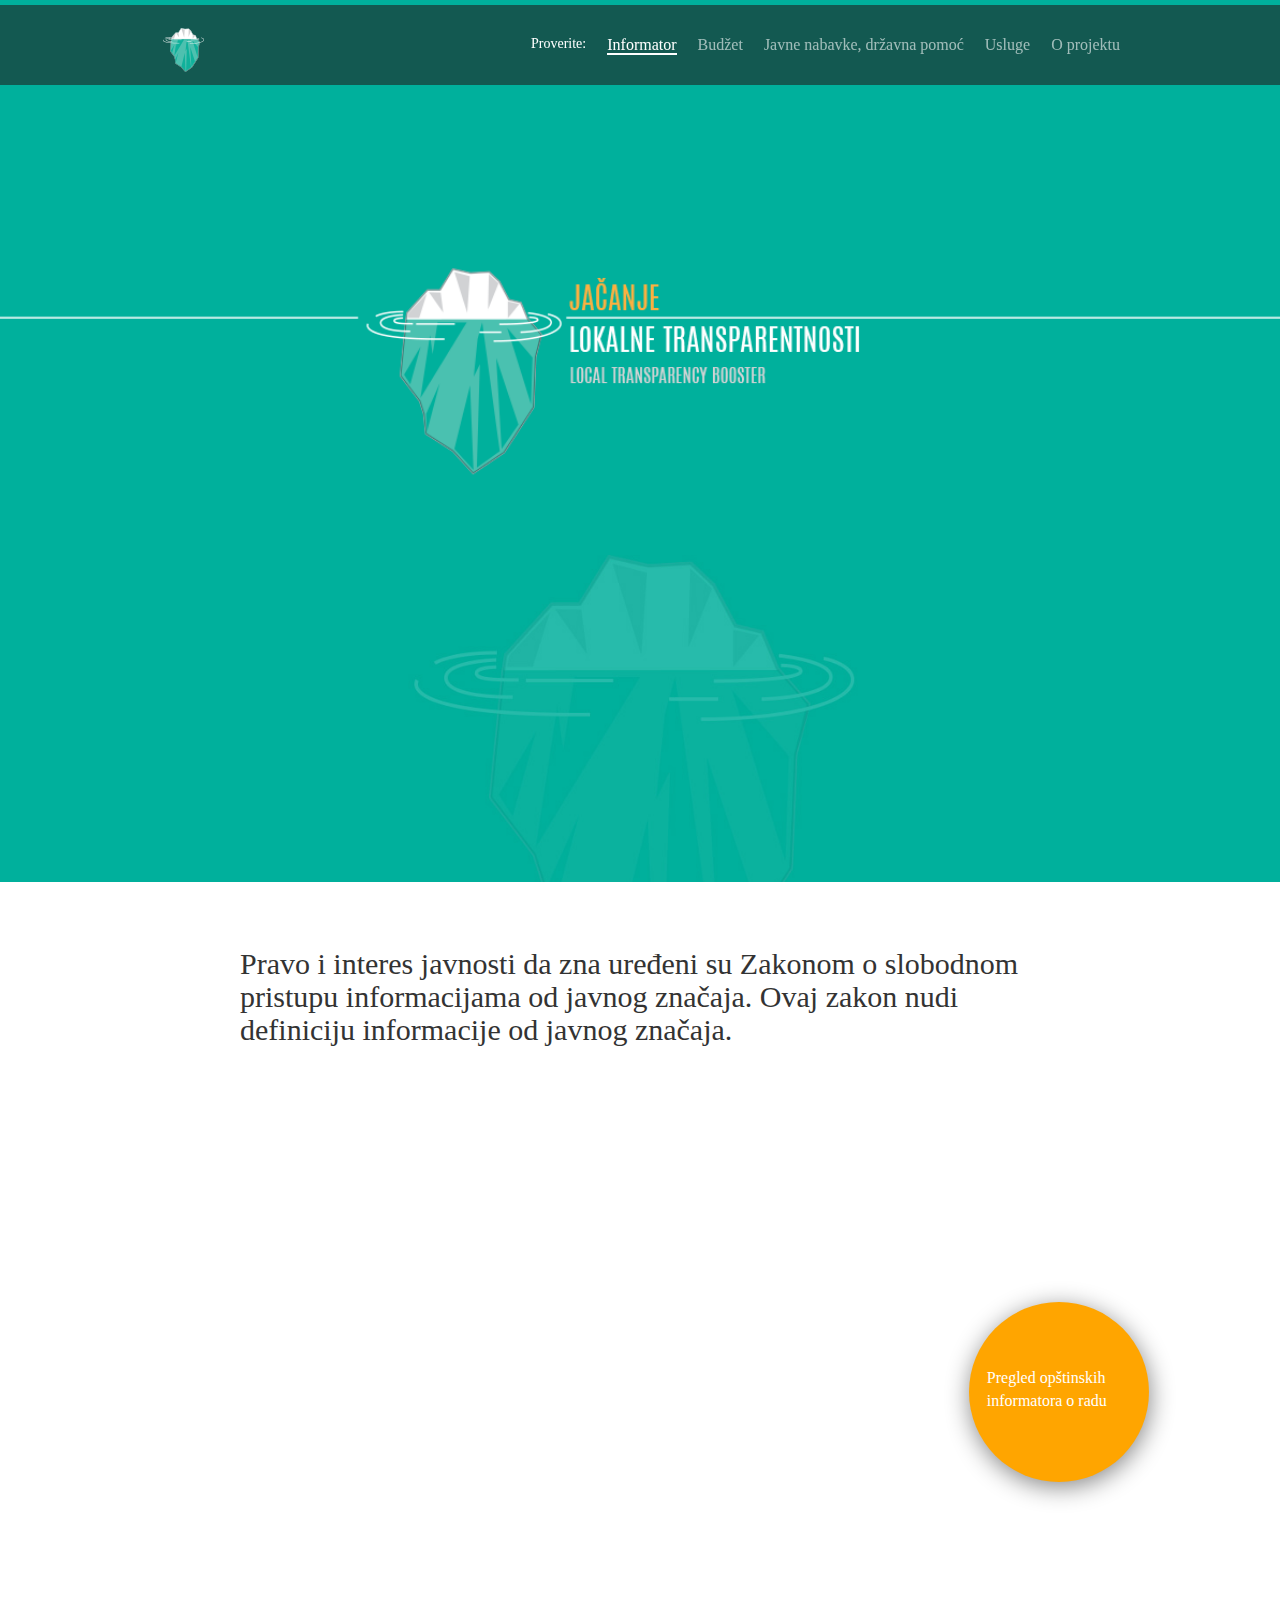
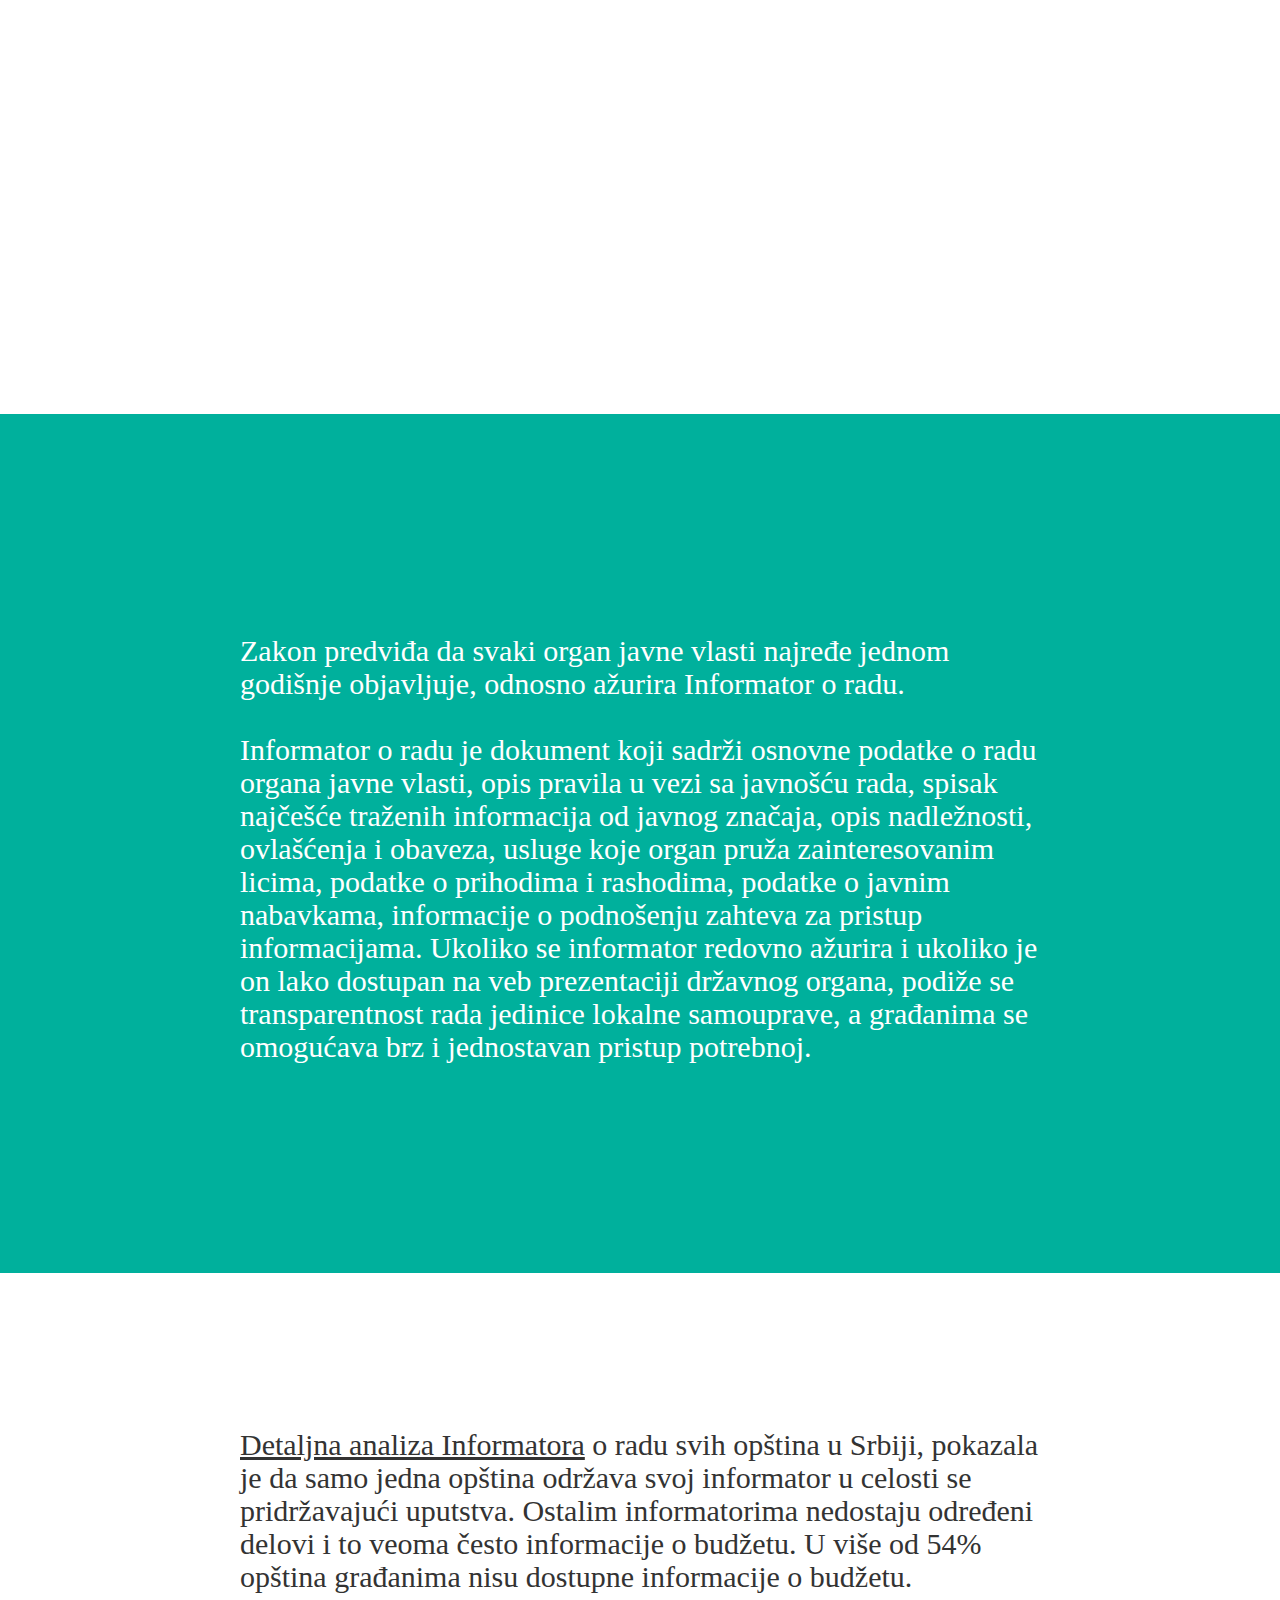
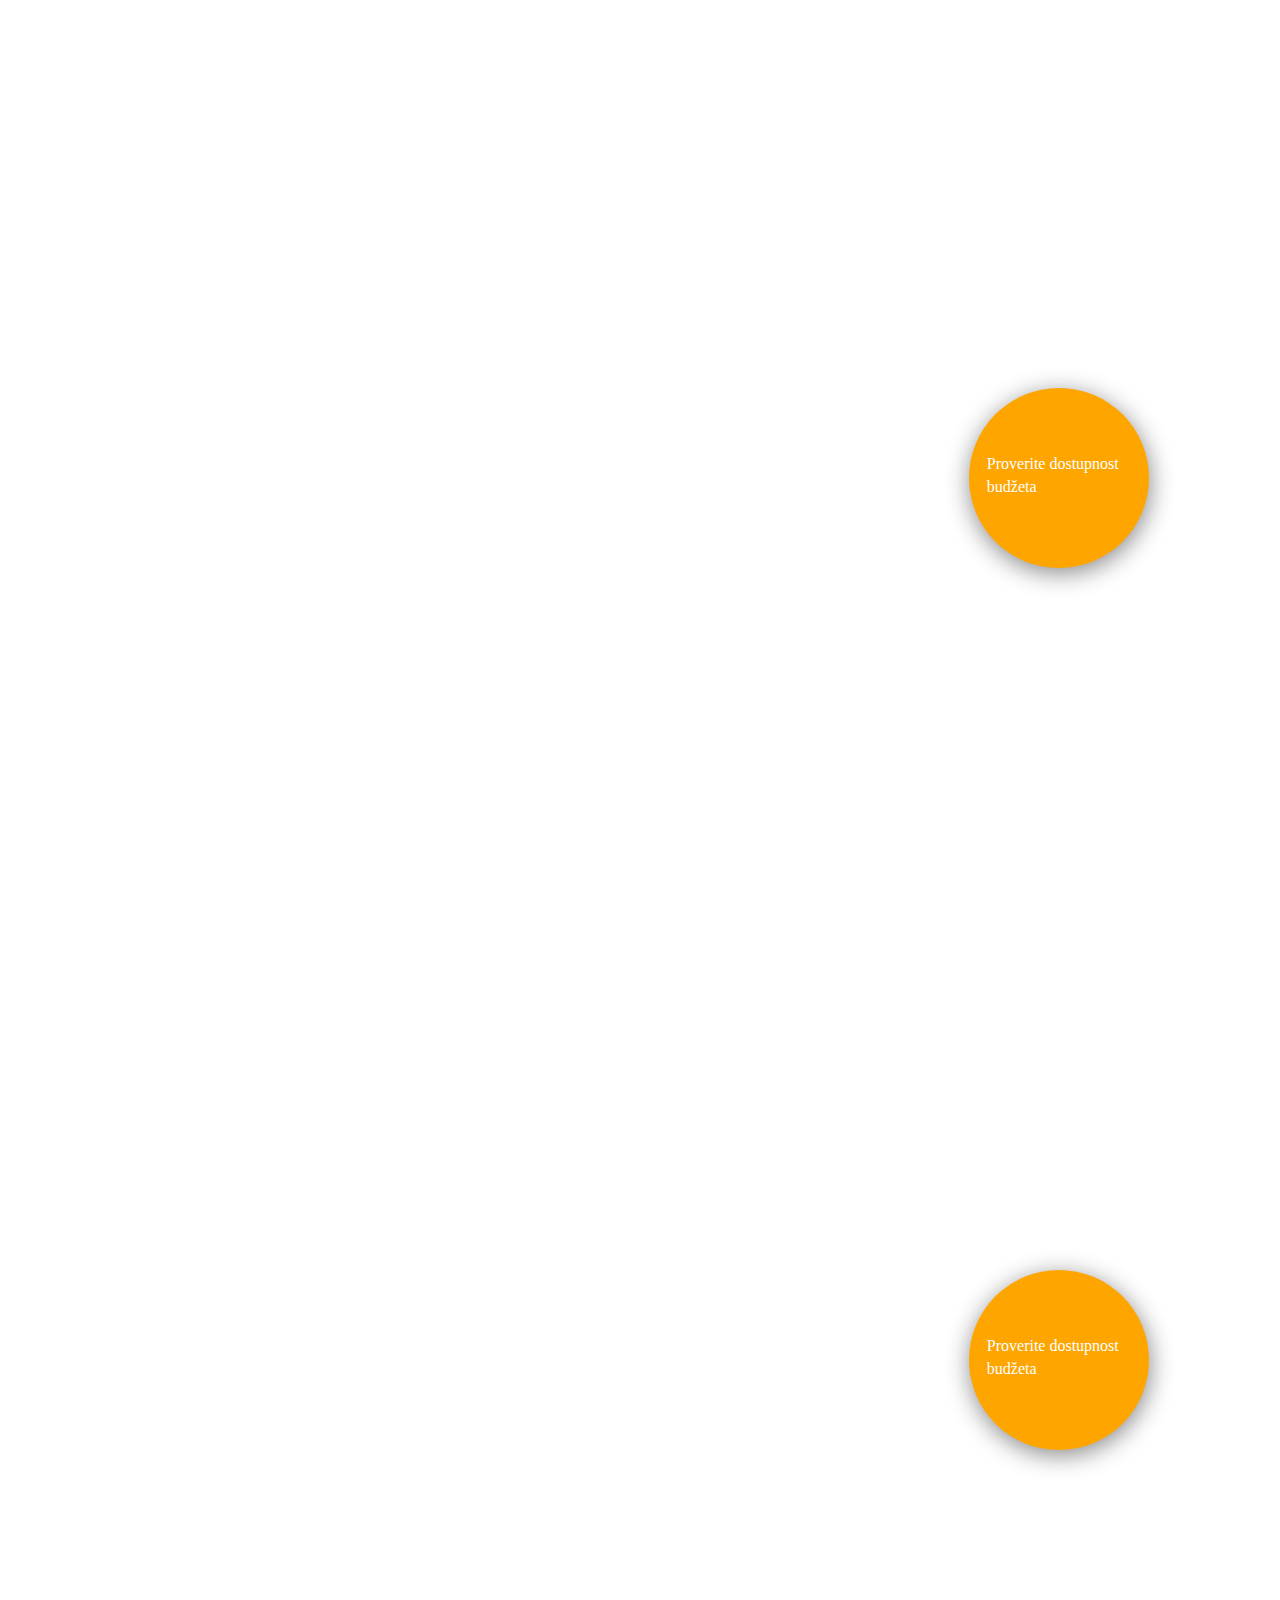
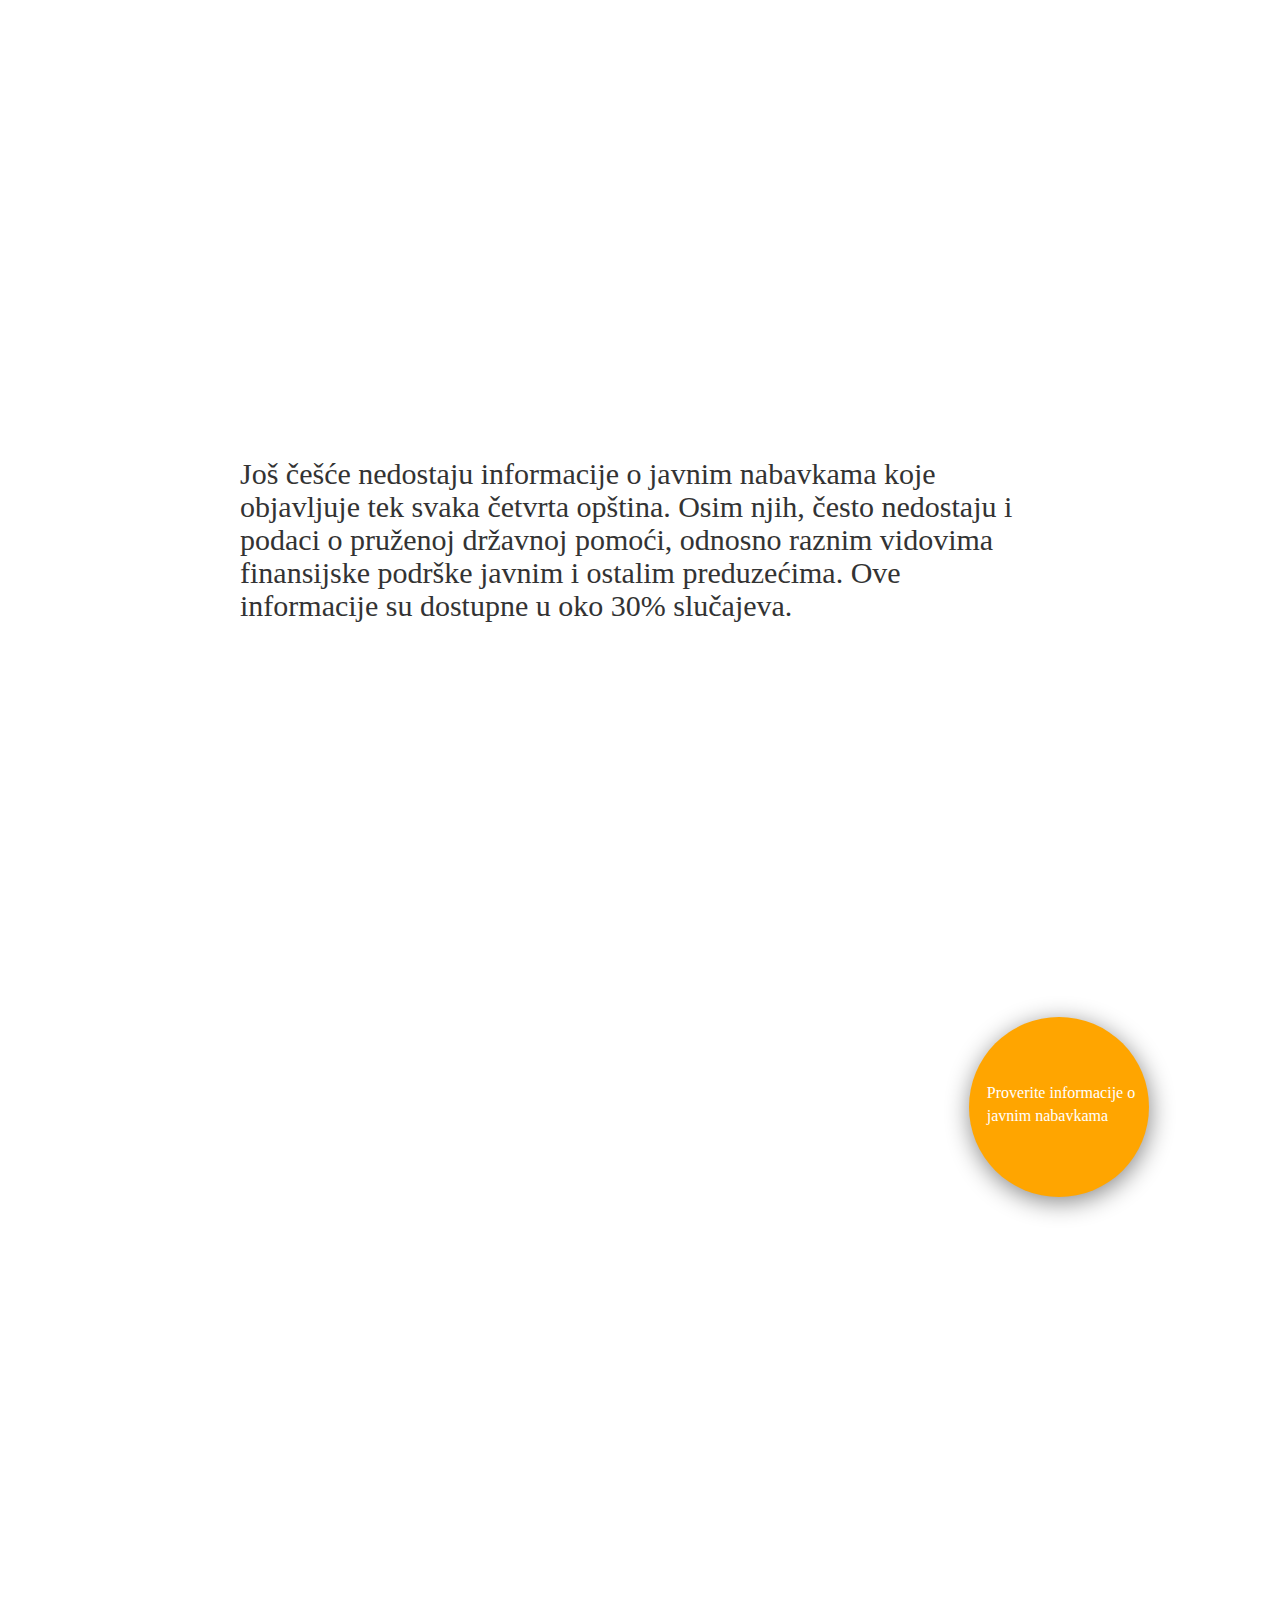
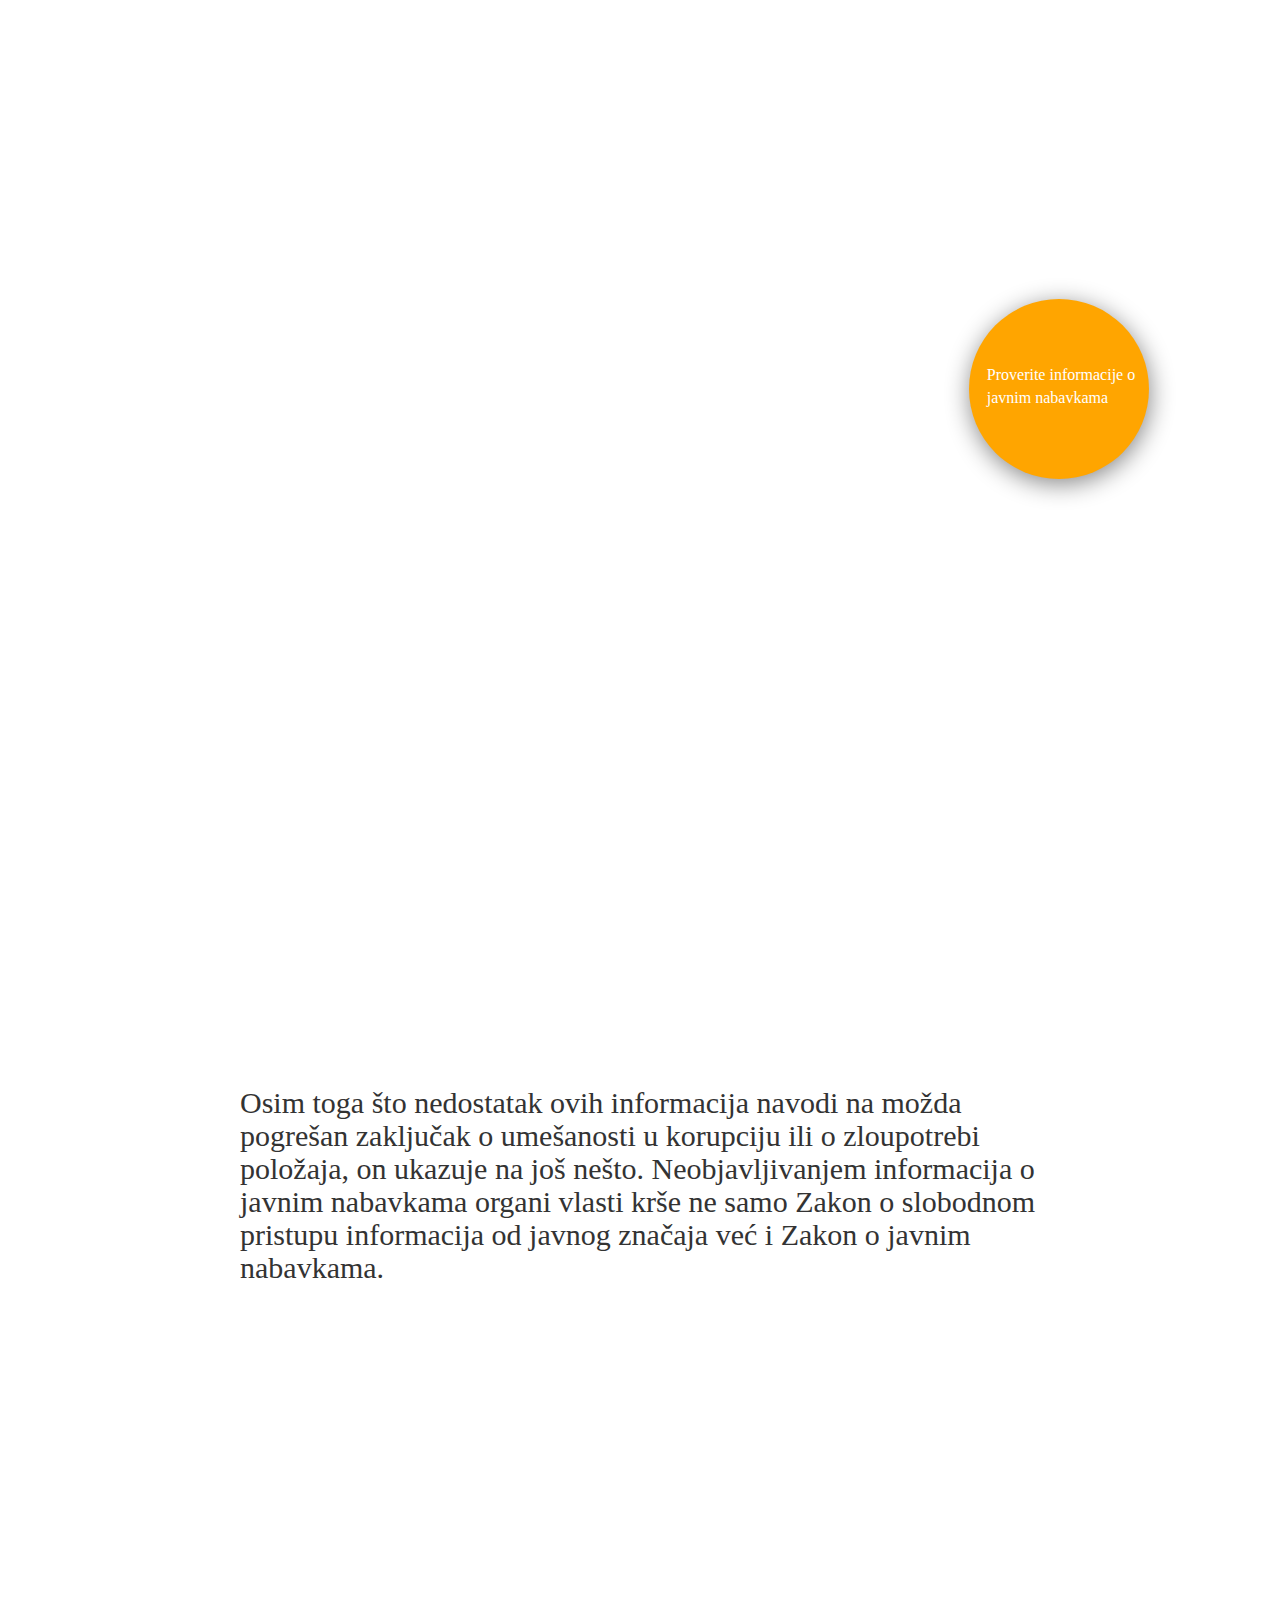
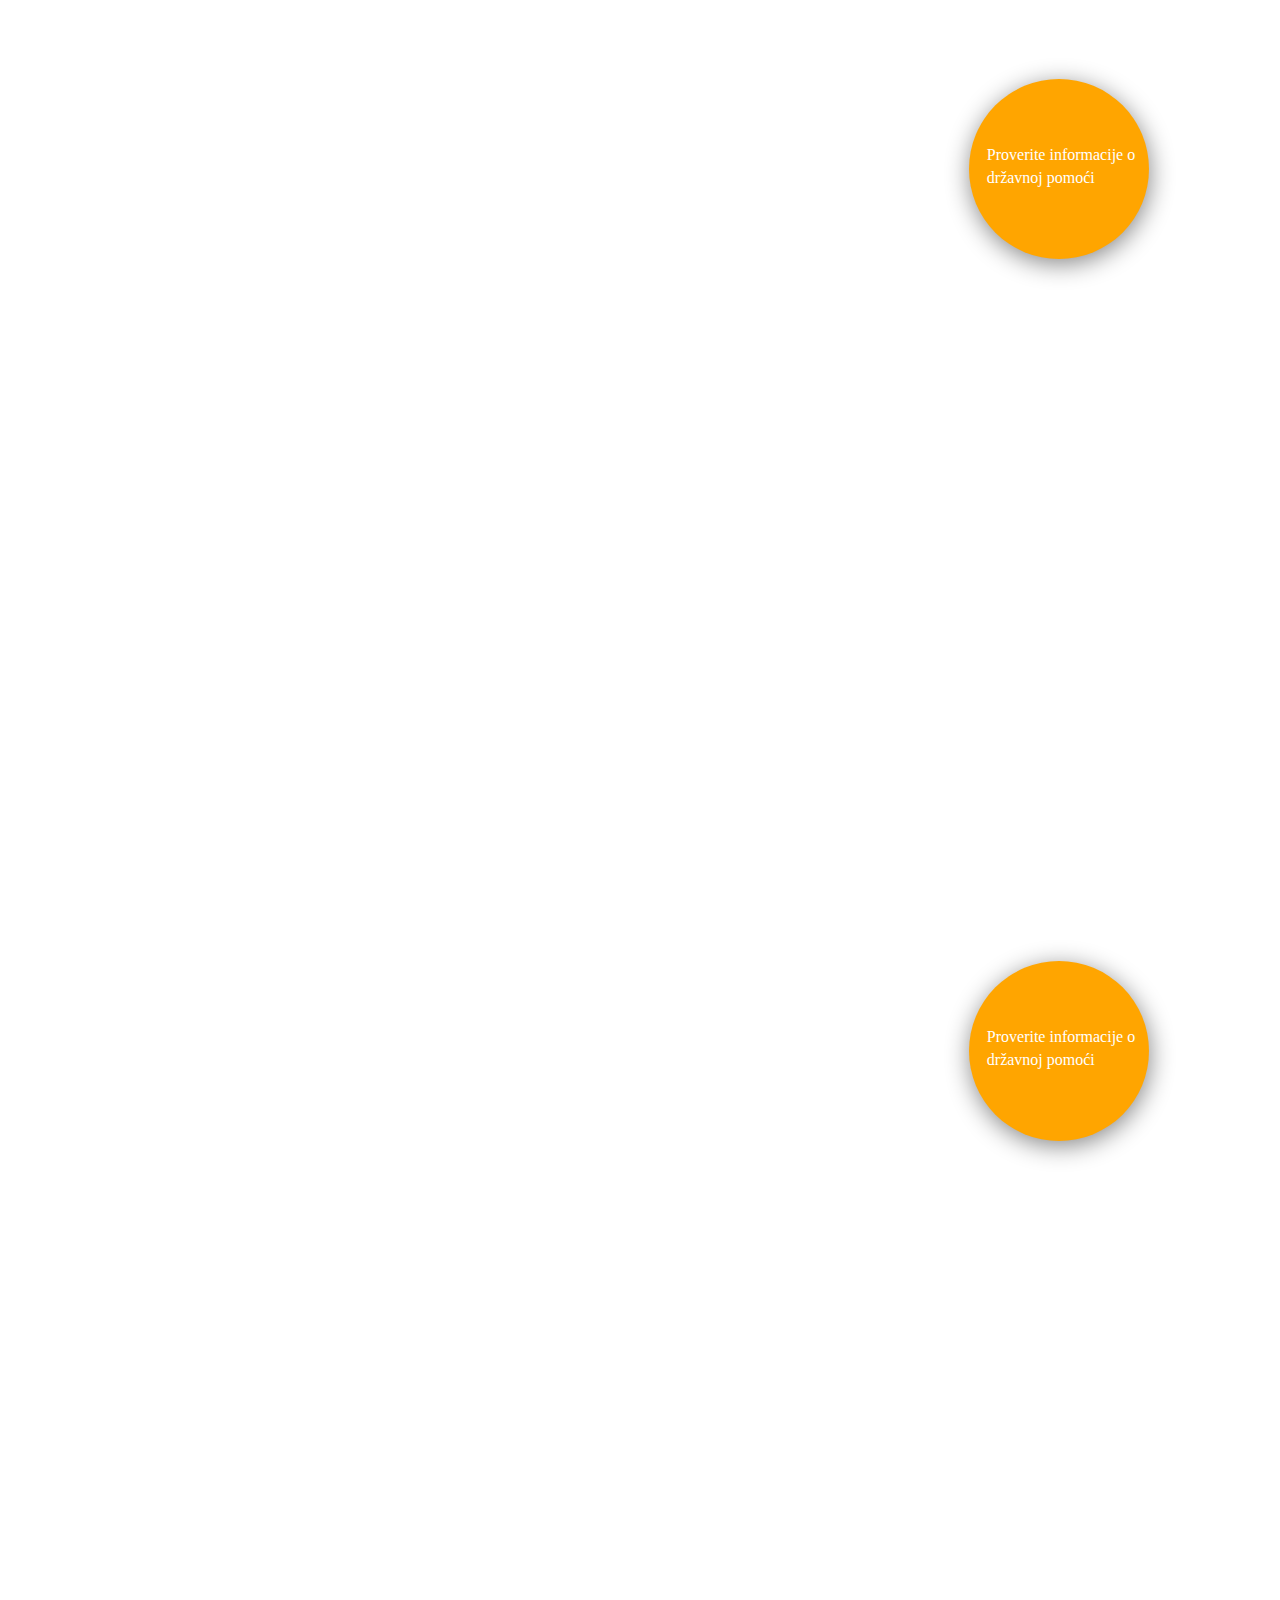
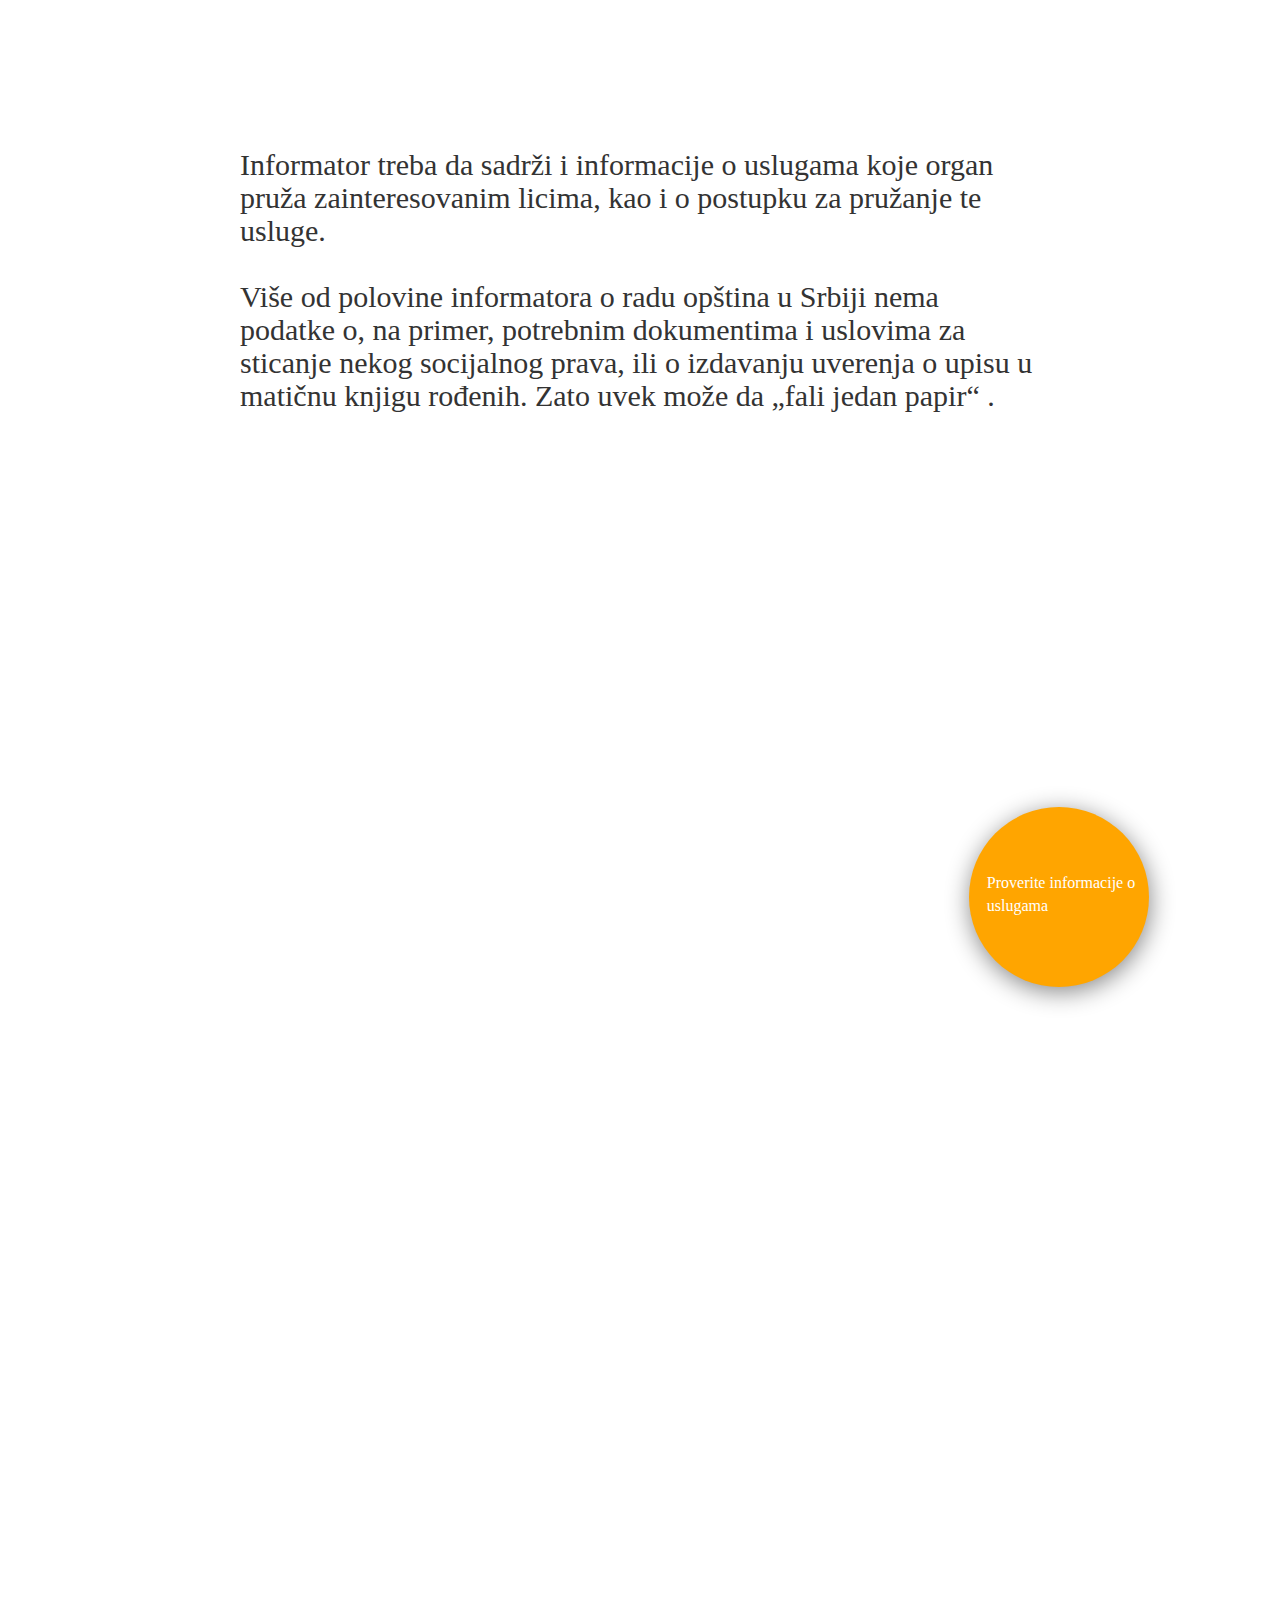
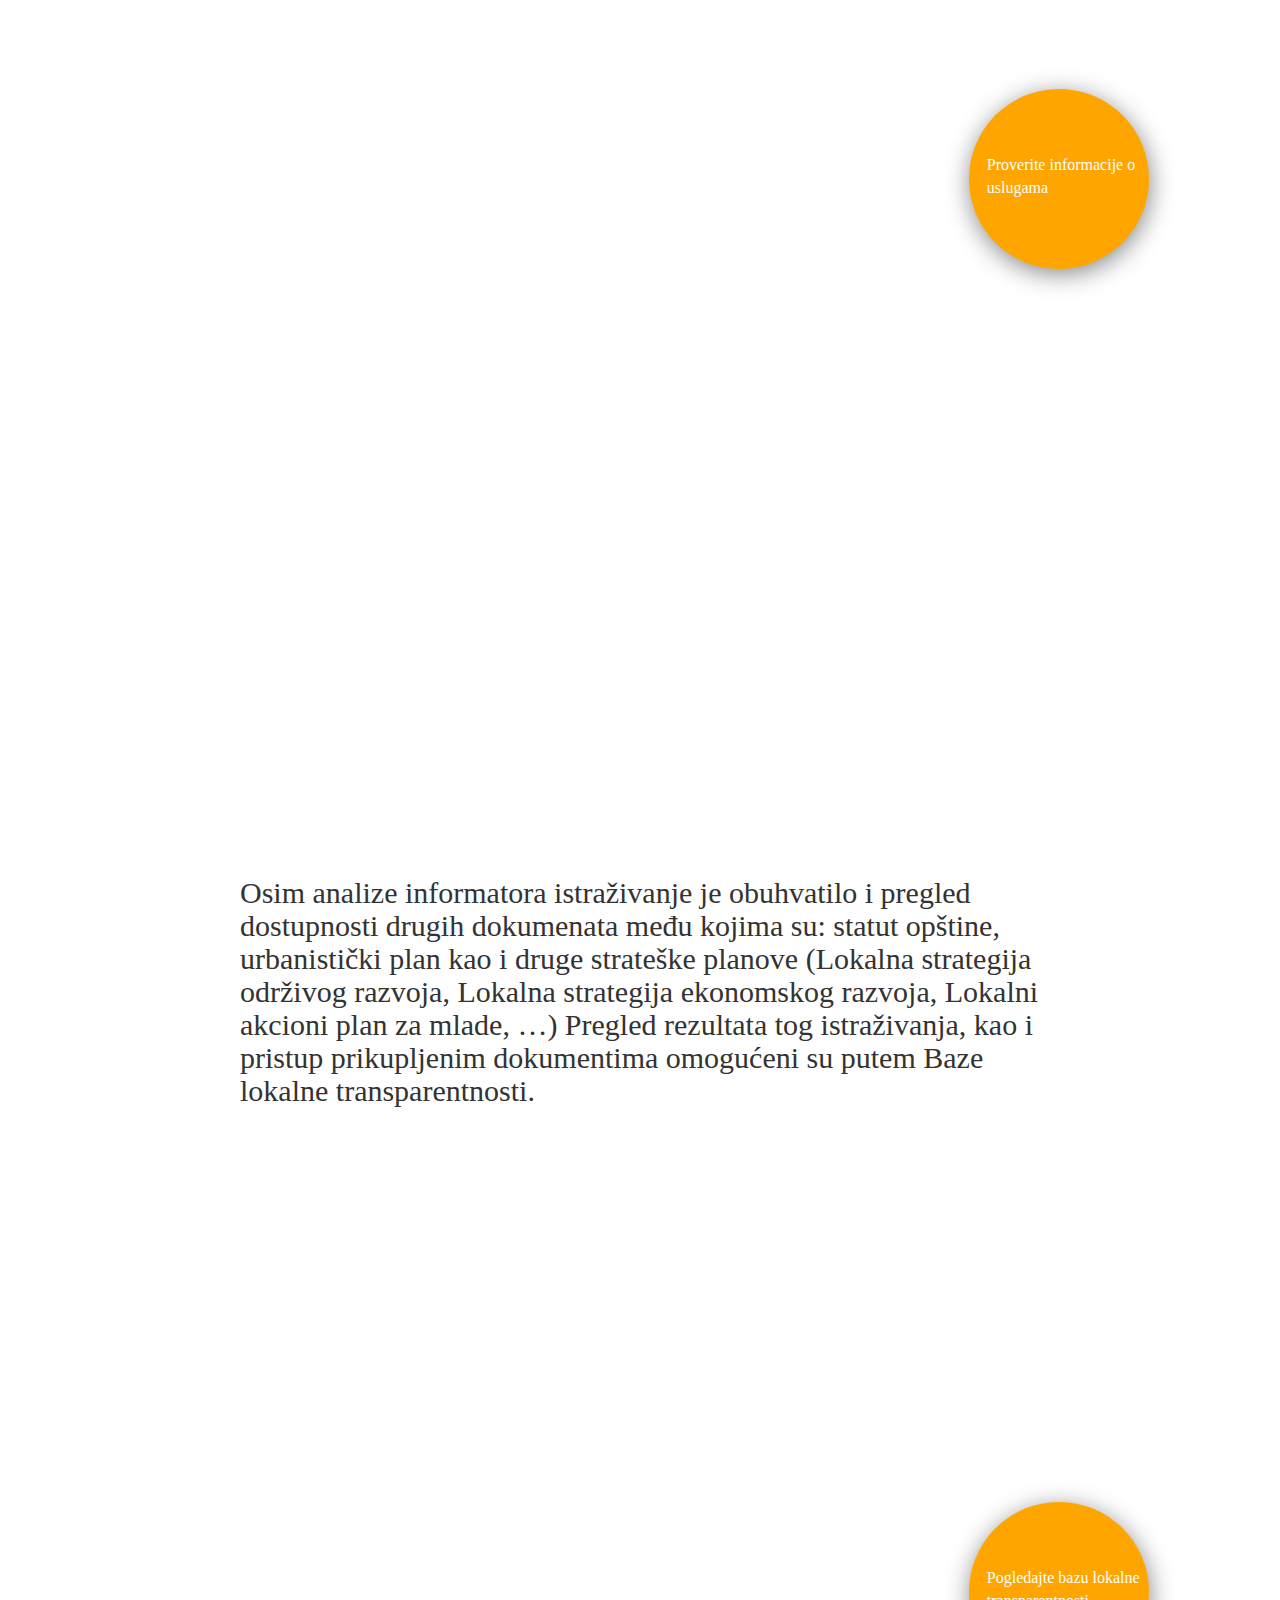
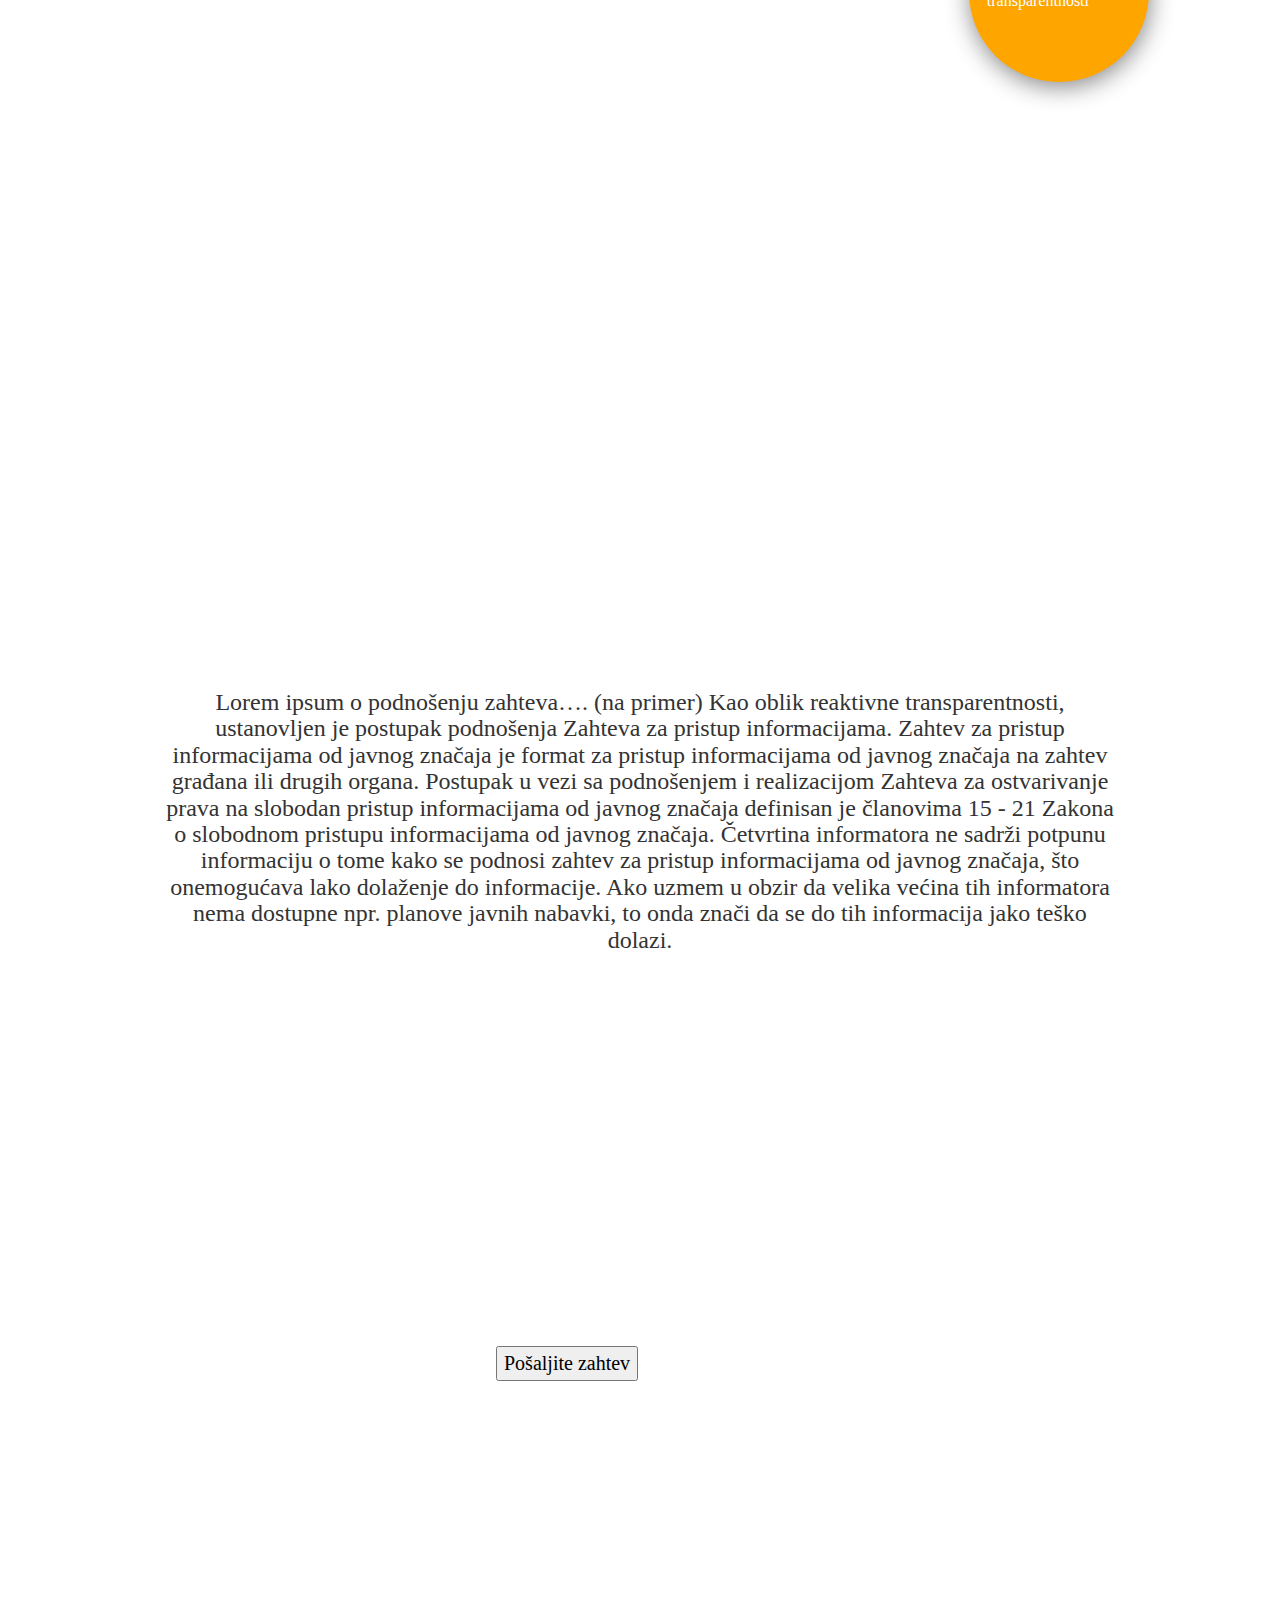
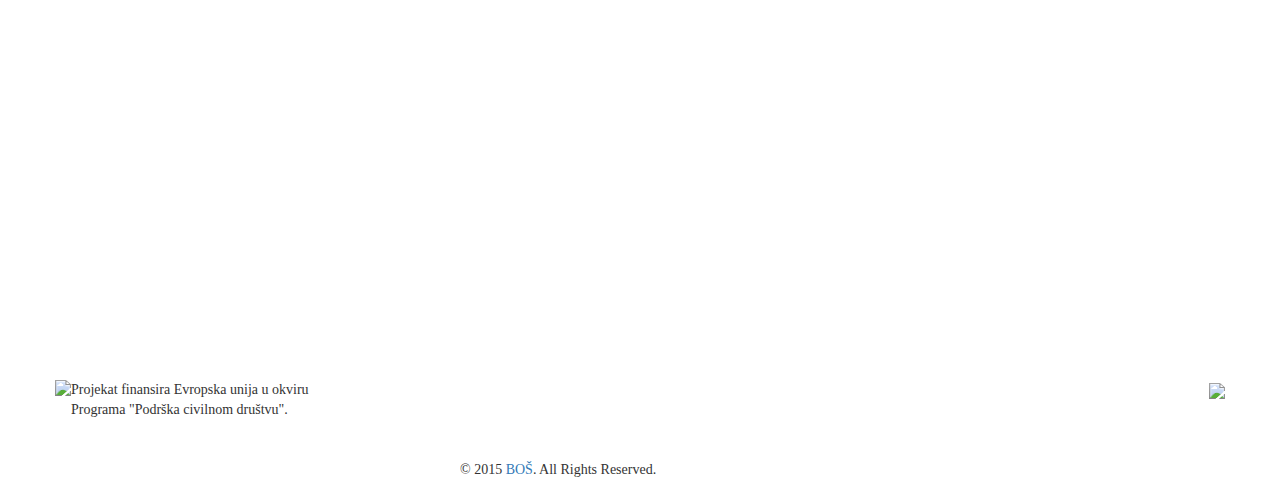
==== commit c55fa513: "generisanje zahteva" ====
--- a/index.html
+++ b/index.html
@@ -10,6 +10,39 @@
     <link rel="stylesheet" type="text/css" href="https://cdnjs.cloudflare.com/ajax/libs/twitter-bootstrap/3.3.5/css/bootstrap.min.css">
     <link rel="shortcut icon" href="css/logo16.jpg">
     <link rel="apple-touch-icon-precomposed" sizes="256x256" href="images/logo256.jpg">
+    <script src="js/jszip-utils.min.js"></script>  
+    <script src="js/docxtemplater-latest.min.js"></script>
+    <script src="js/FileSaver.min.js"></script>
+     <script>
+
+
+     //https://github.com/open-xml-templating/docxtemplater
+
+    function uradi (params) {
+        
+        params = params || {"opstinaSediste":"Sanja je car",
+            "trazenaInformacija":"Ovde upisem nesto",
+            "danIMesec":"23.09.",
+            "g":"5"
+            };
+
+        loadFile("docs/template1.docx",function(err,content){
+        if (err) { throw e};
+        doc=new Docxgen(content);
+        doc.setData( 
+            params
+        ) //set the templateVariables
+        doc.render()    
+        out=doc.getZip().generate({type:"blob"}) //Output the document using Data-URI
+        saveAs(out,"zahtev.docx")
+    })
+    }
+    var loadFile=function(url,callback){
+        JSZipUtils.getBinaryContent(url,callback);
+    }
+    
+    </script>
+
     <script>
     $(document).ready(function() { 
         $('a[href*=#]').each(function() {  
@@ -42,7 +75,7 @@
     <header id="header">
         <div class="content">
             <div id="logo">
-                <a href="index.html">
+                <a href="index.html#top">
                     <img src="css/logo48.png" alt="">
                 </a>
             </div>
@@ -208,7 +241,10 @@
     </div>
     <div id="slide17" class="slide slide-img">
         <div class="content">
-            Još uvek nedefinisana slika koja bi ilustrovala stranicu o zahtevima. Ili samo dugme, podnesite zahtev koji vodi na pomenutu stranu (koja je opisana u nekom od ranijih dokumenata)
+         <p>  Prema Zakonu o slobodnom pristupu informacijama od javnog značaja, imate pravo da zatražite informaciju od javnog značaja od organa javne vlasti, u ovom slučaju od bilo koje opštine. Vaše pravo možete ostvariti tako što ćete podneti zahtev za slobodan pristup informacijama od javnog značaja. U nastavku možete pogledati i preuzeti obrazac zahteva, kao i potrebne podatke za slanje zahteva poštom. </p>
+
+           <img src="./img/zahtev.png" alt="">
+           <button onclick="uradi()">Pošaljite zahtev</button>
         </div>
     </div>
     <footer id="footer">
--- a/css/style.css
+++ b/css/style.css
@@ -380,6 +380,23 @@
     background-size: cover;
 }
 
+#slide17 button{
+    font-size: 20px;
+    color:black;
+    display: block;
+    margin-left: 35%;
+    margin-top: 15px;
+}
+
+#slide17 p {
+    font-size: 16px;
+}
+
+#slide17 img{
+    height: 60vh;
+    margin-left: 15%;
+}
+
 
 /*= FOOTER 
 --------------------------------------------------------*/
@@ -403,6 +420,7 @@
     background: url(../img/no1.jpg) 50% 0 no-repeat fixed;
     margin: 0 auto;
     background-size: cover;
+    height: 100vh;
 }
 
 .sadrzaj-cont {
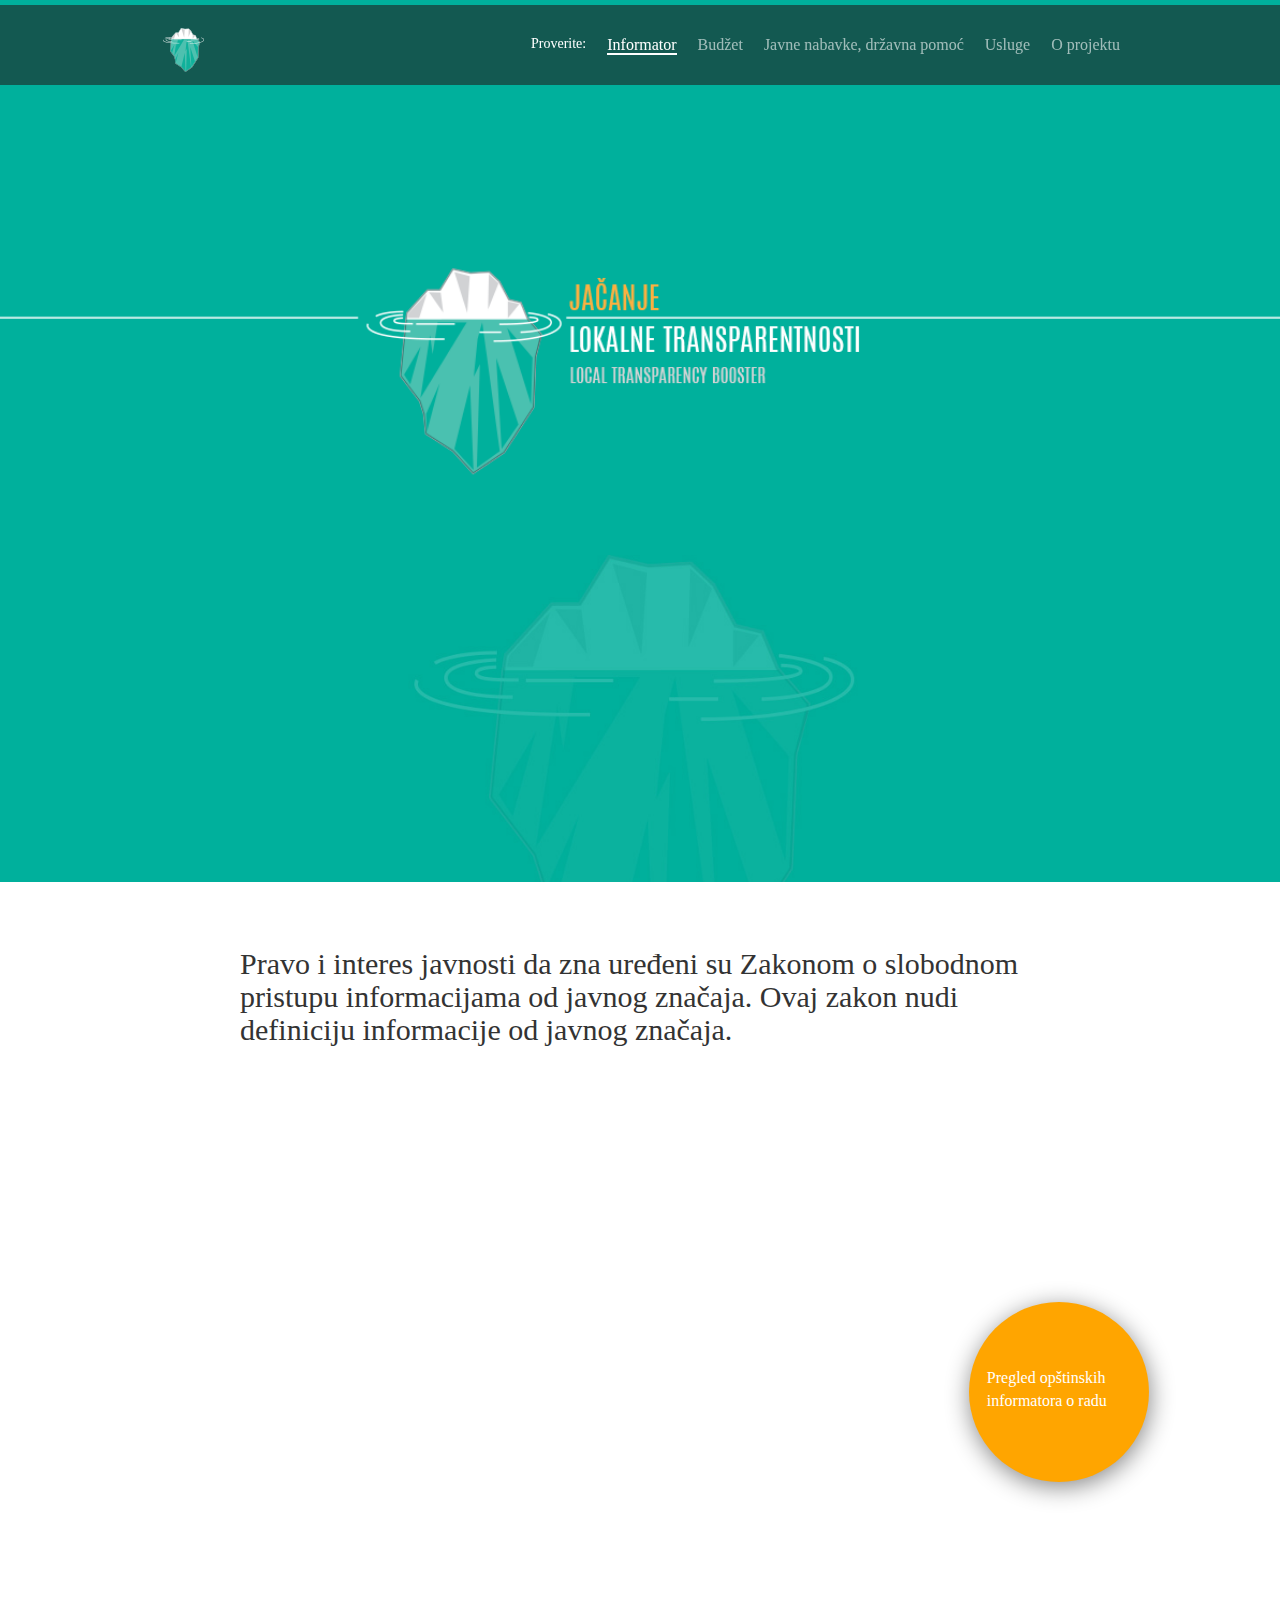
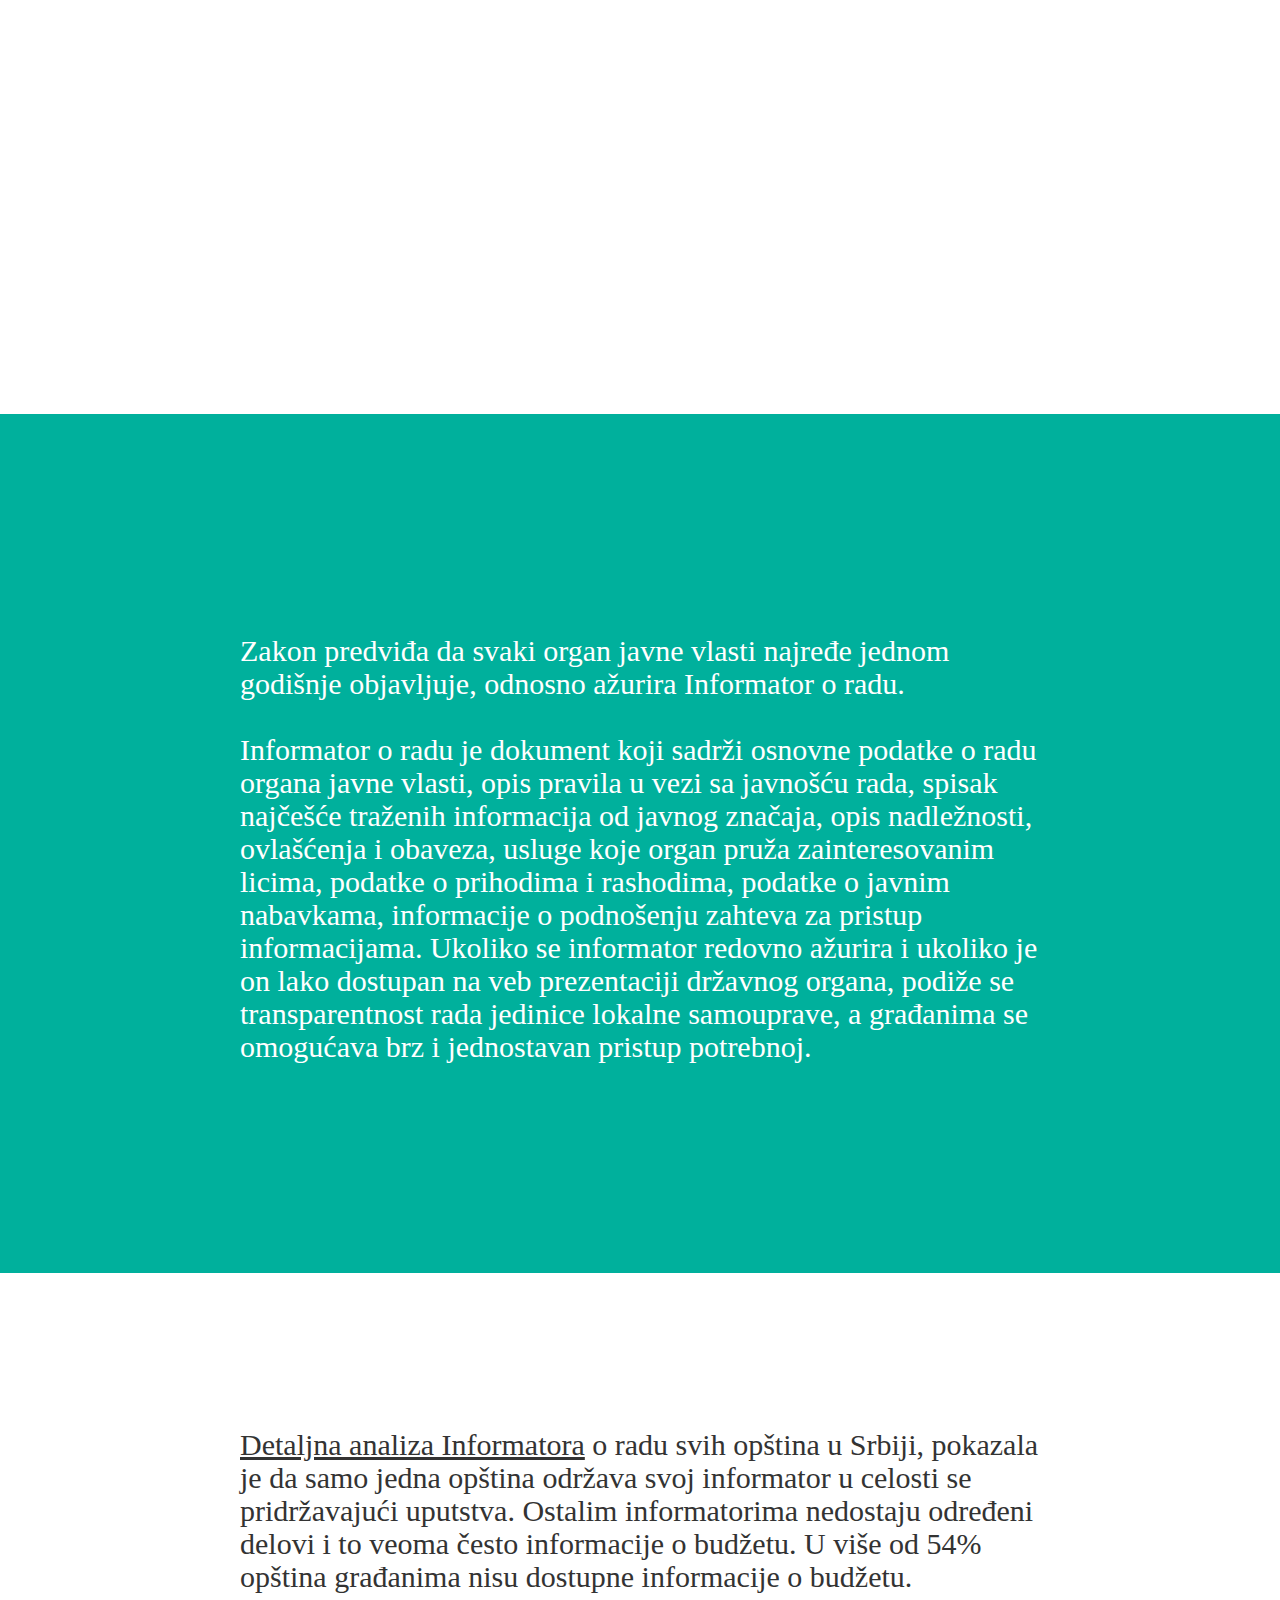
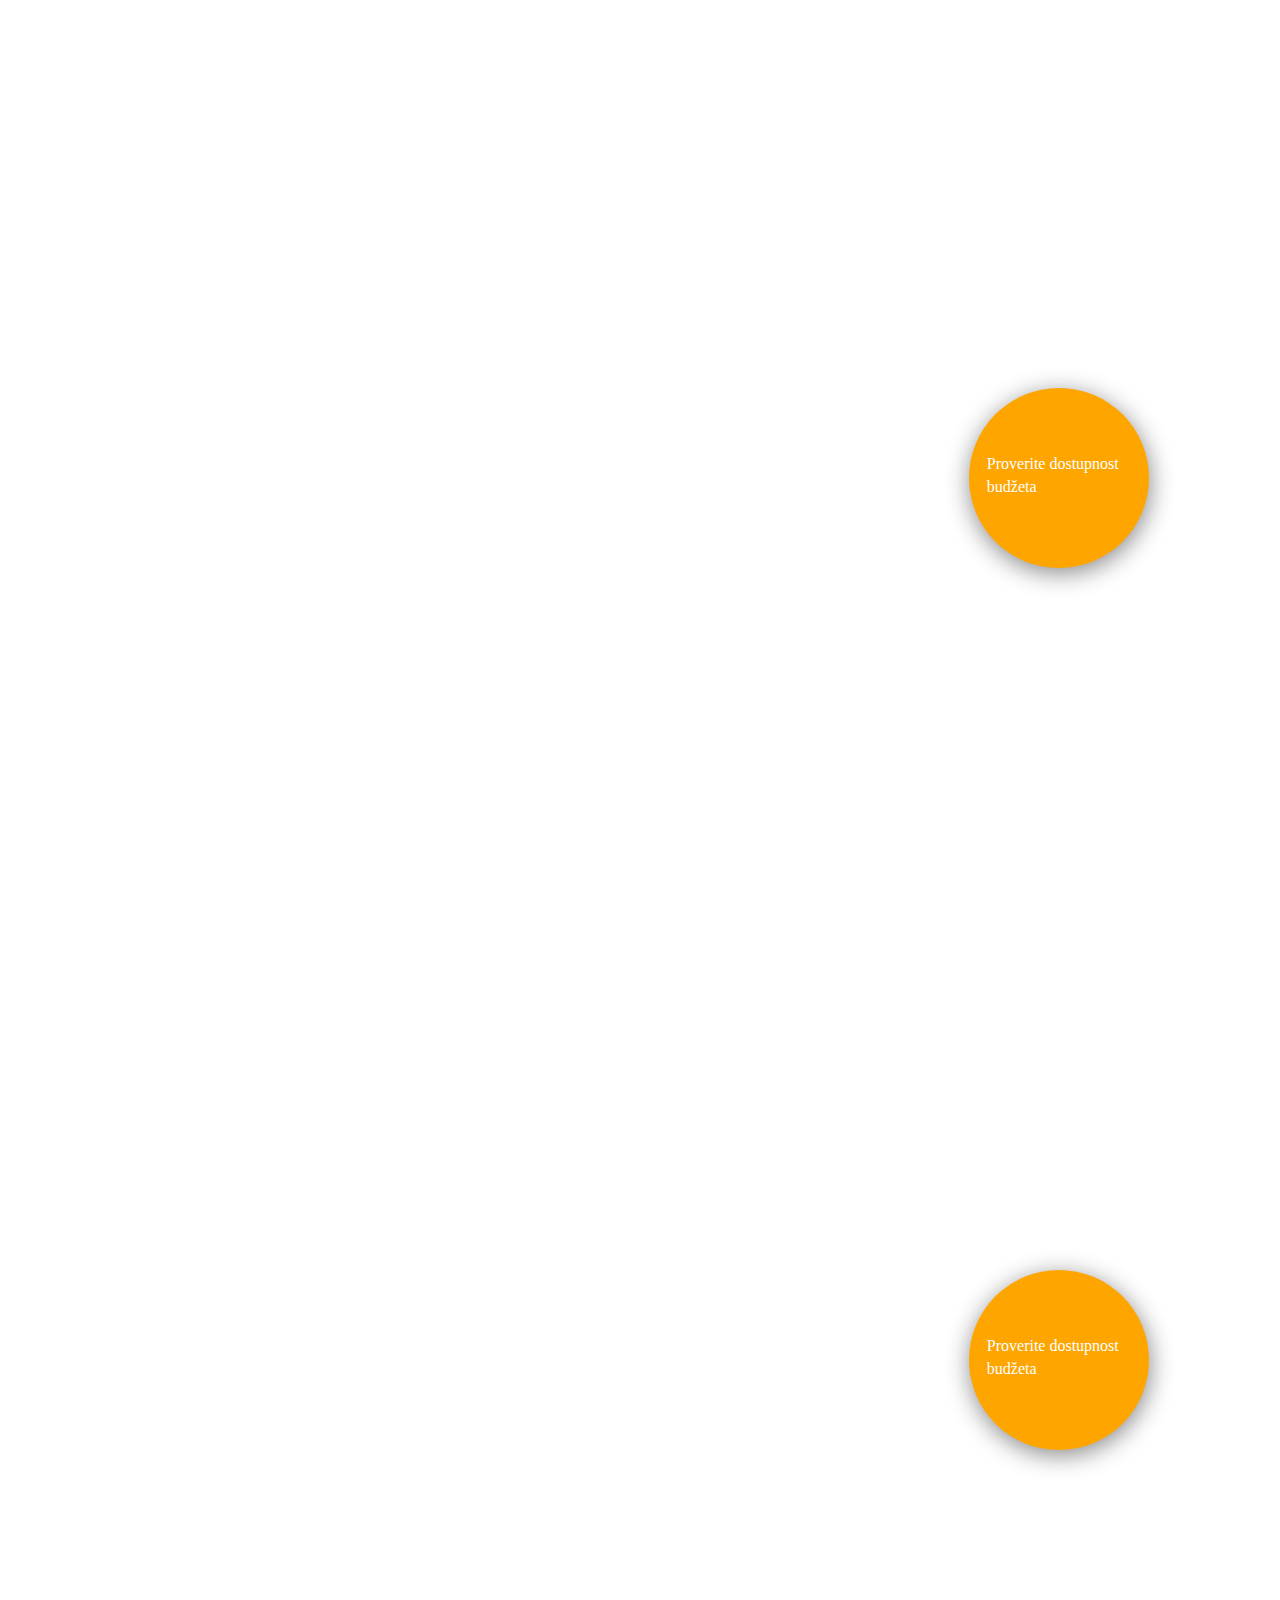
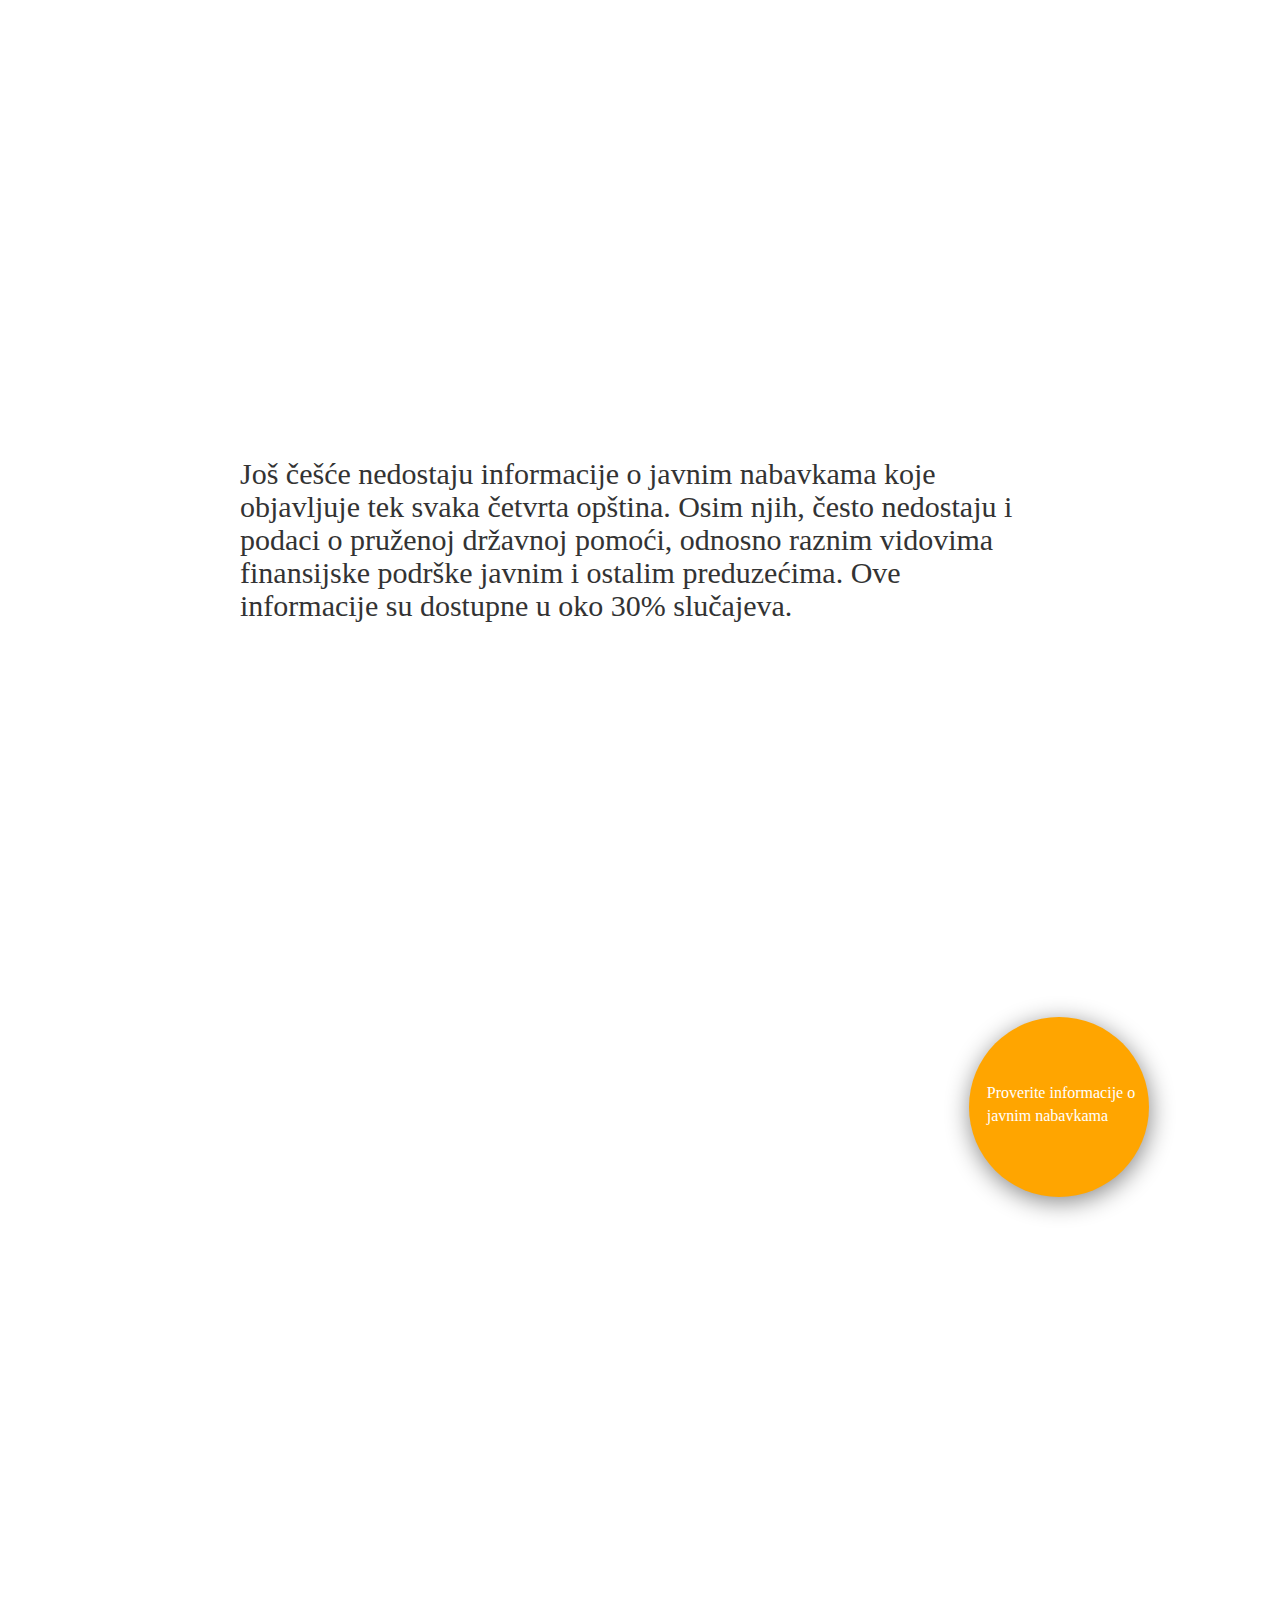
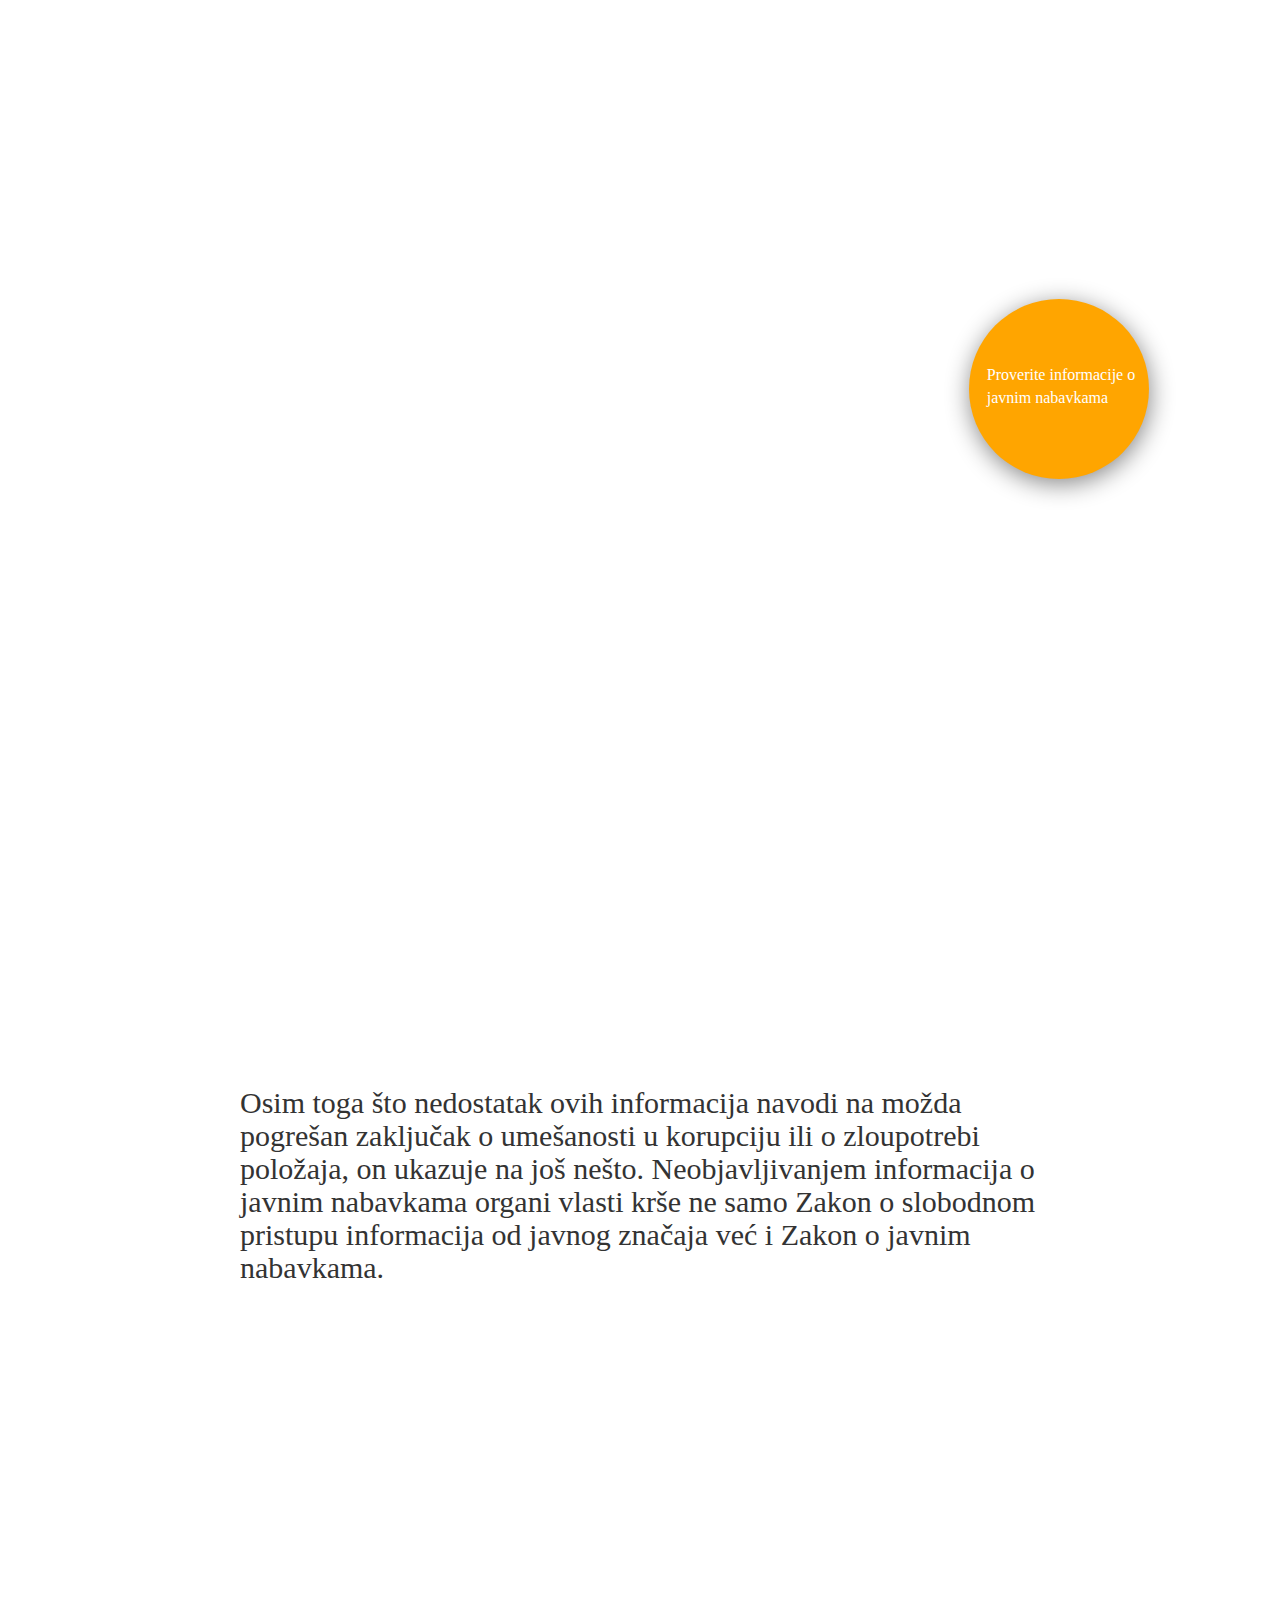
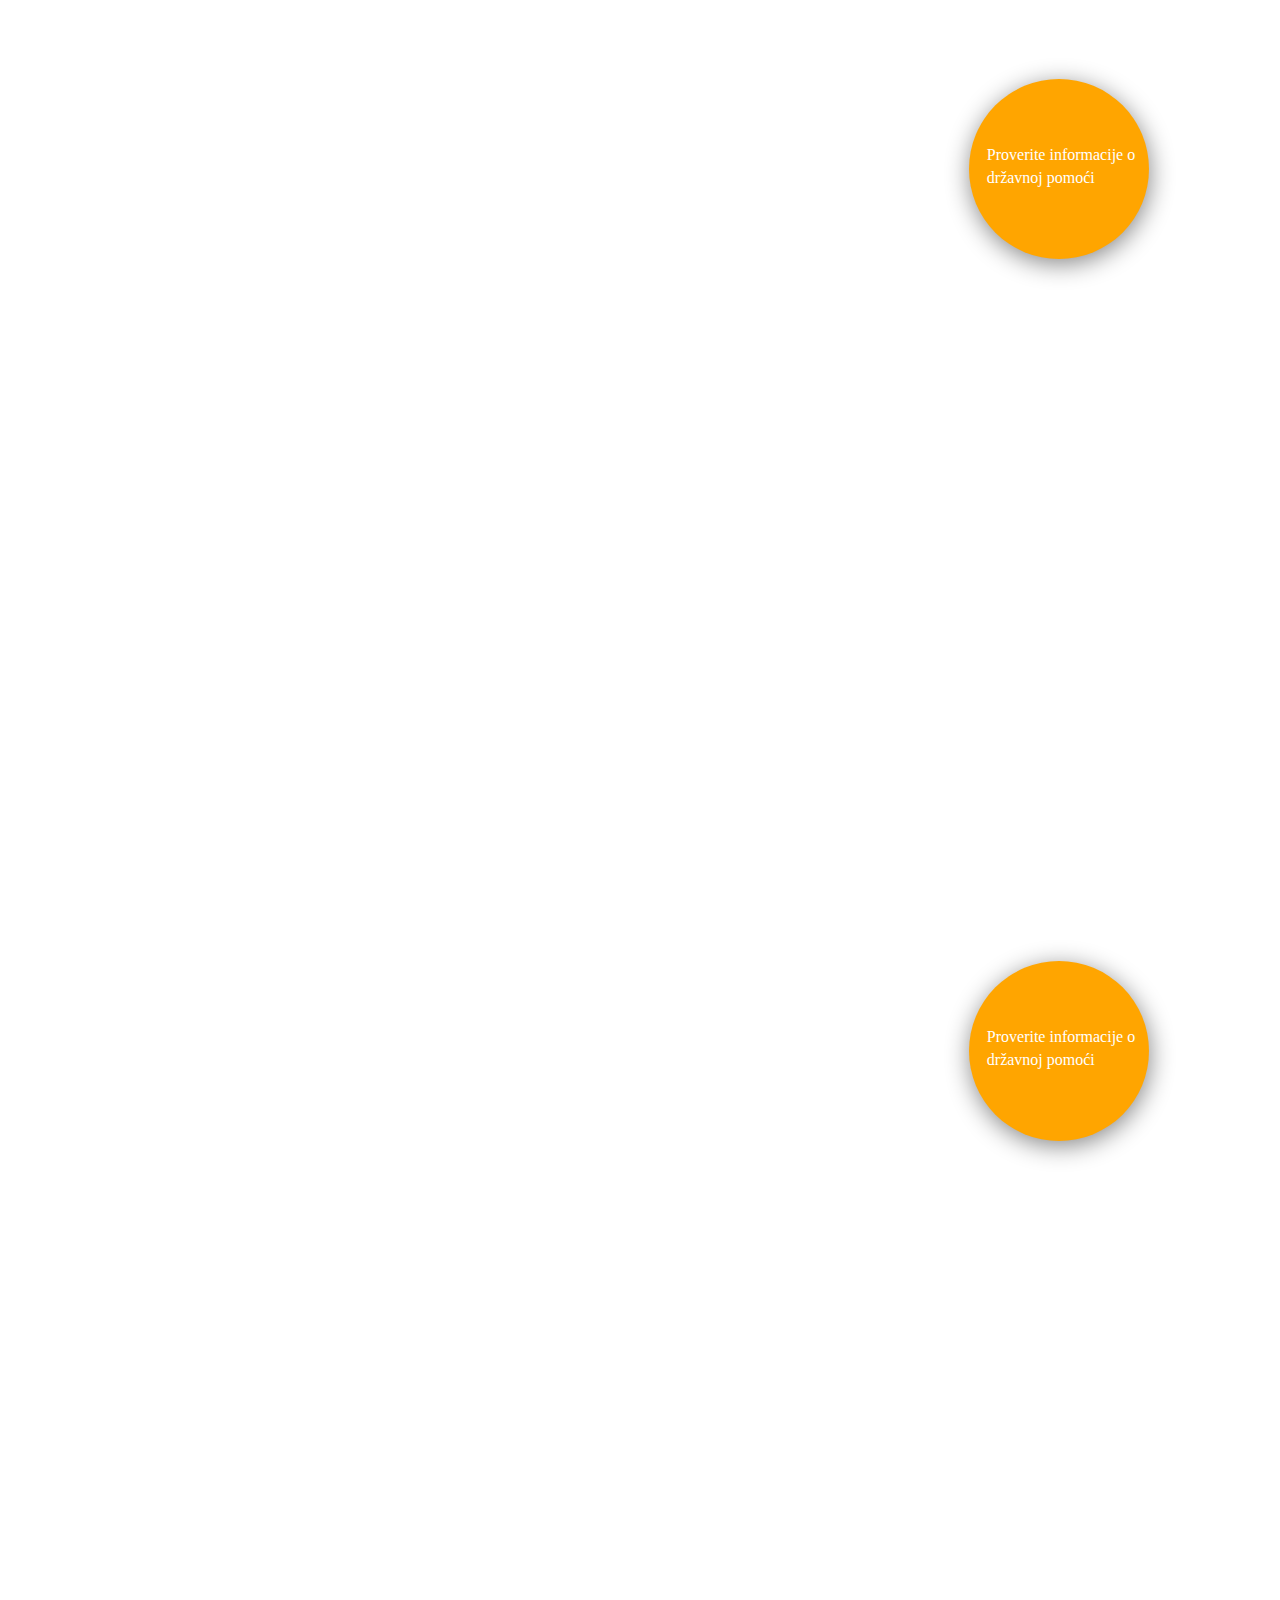
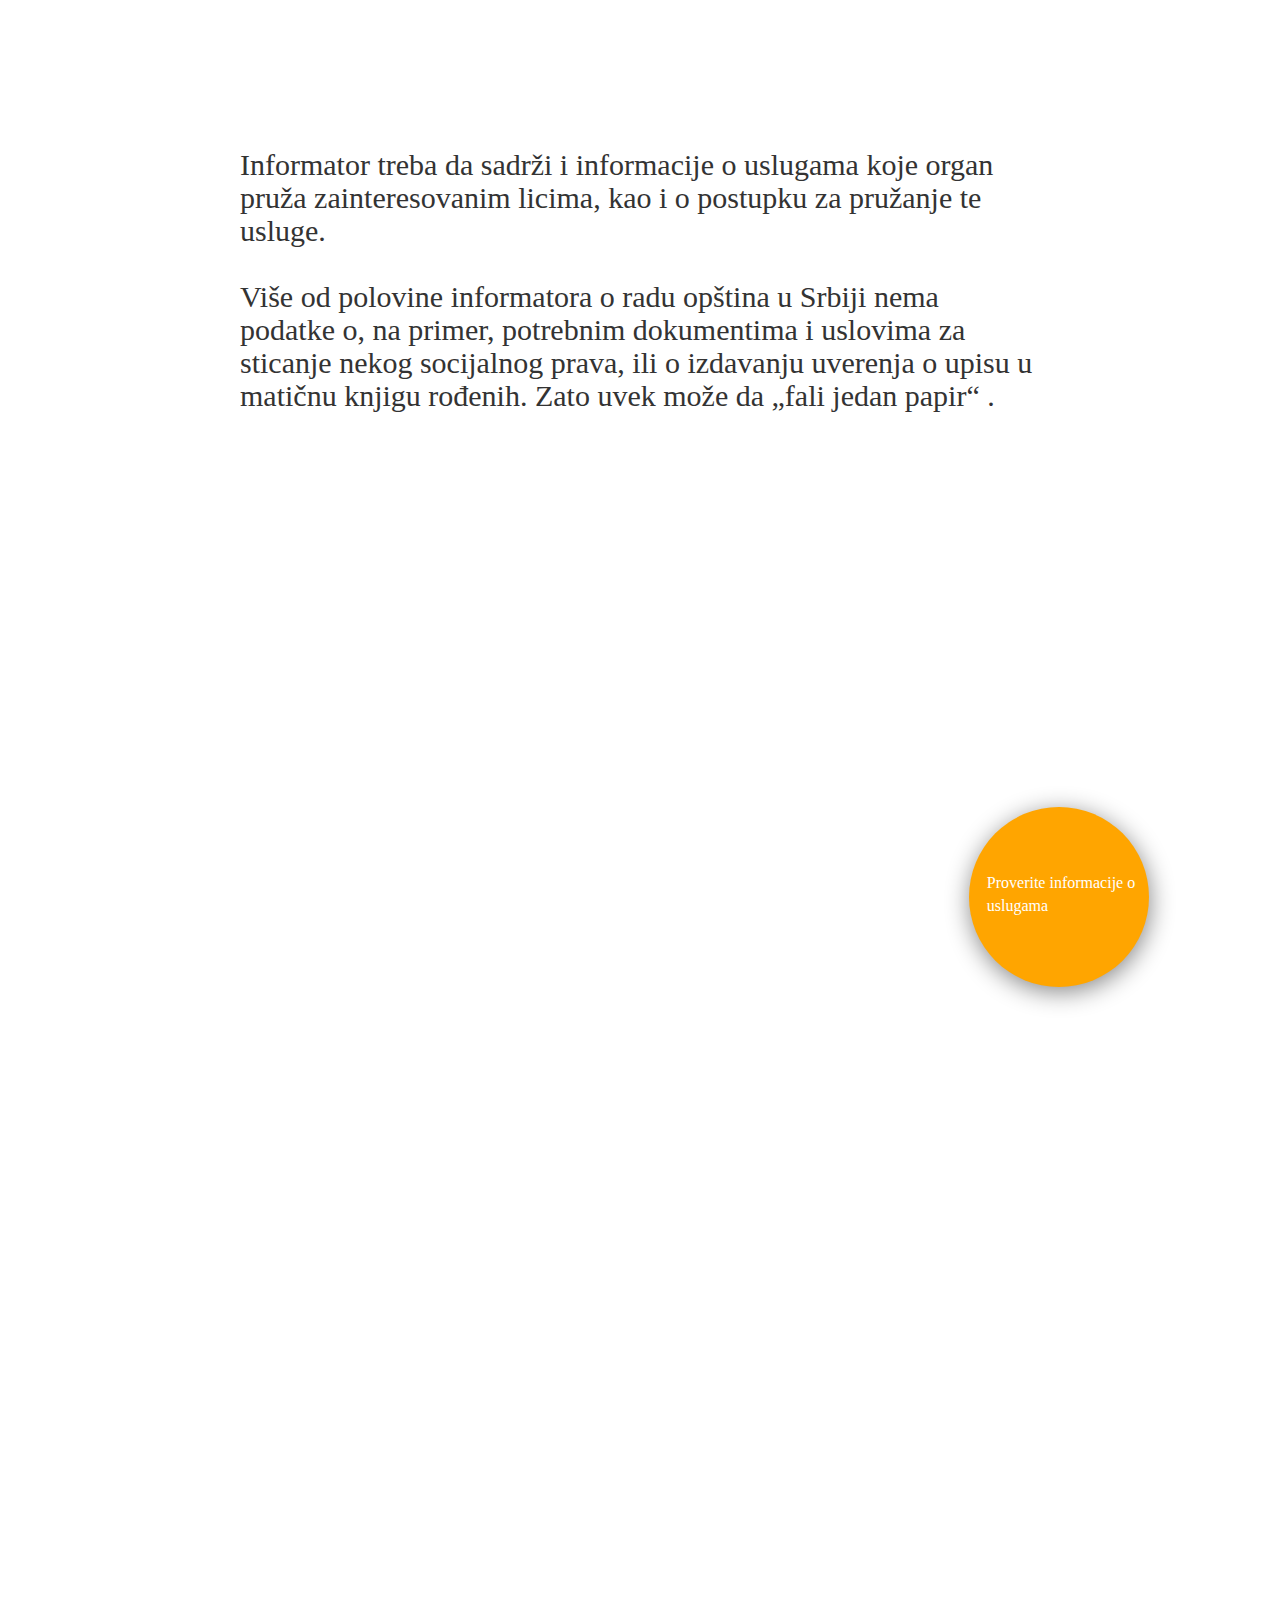
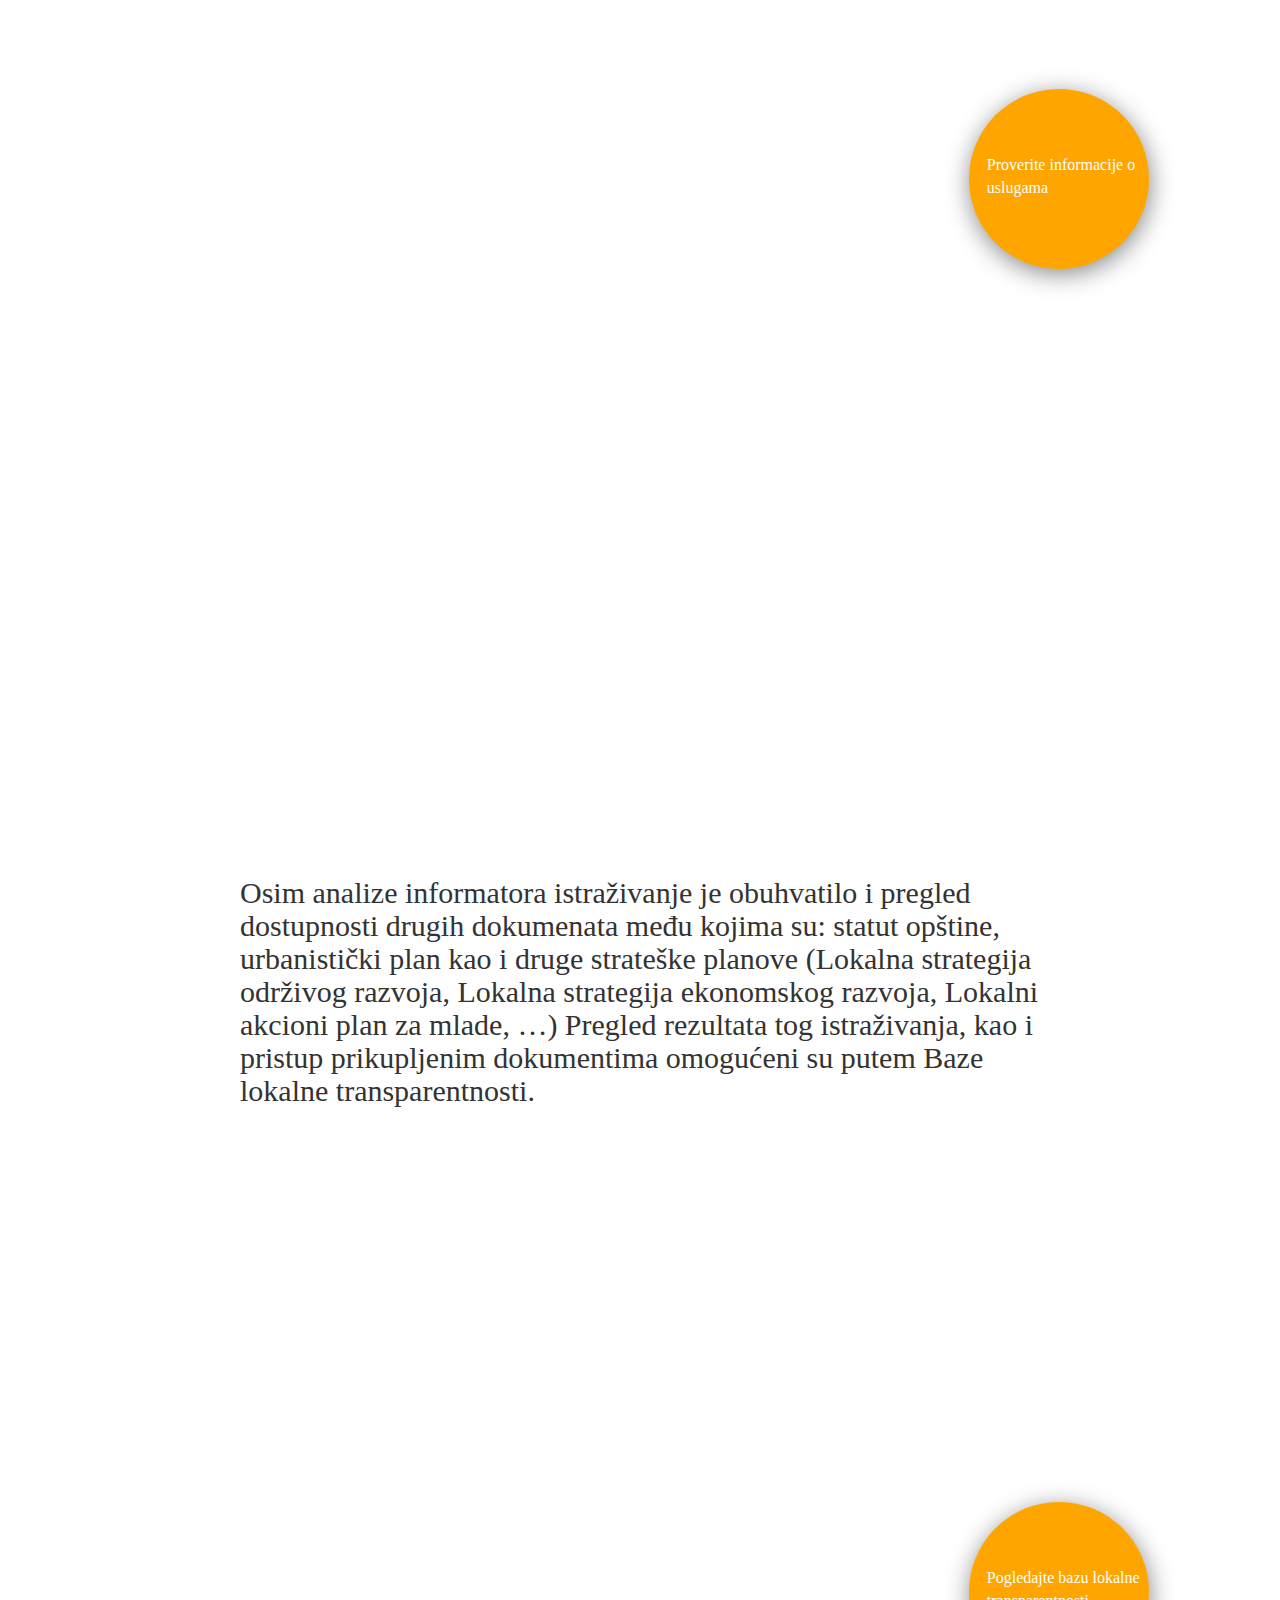
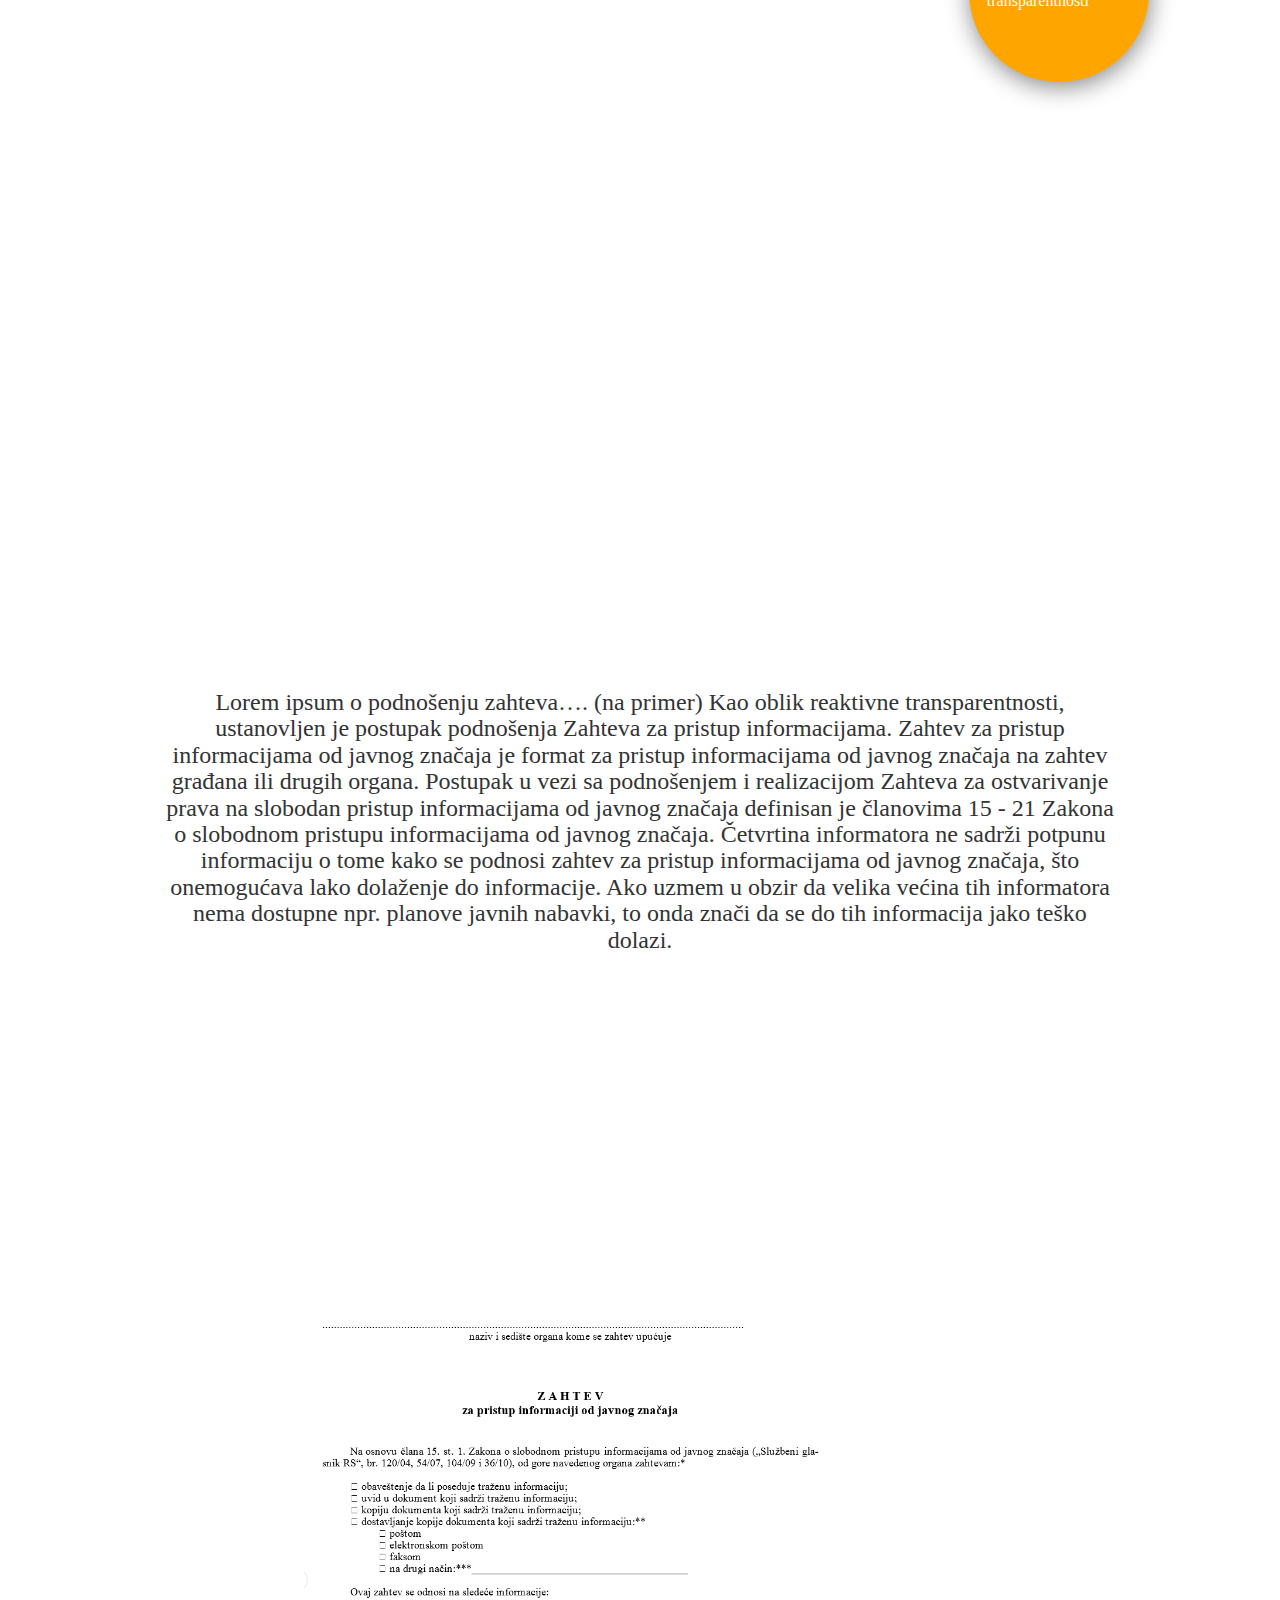
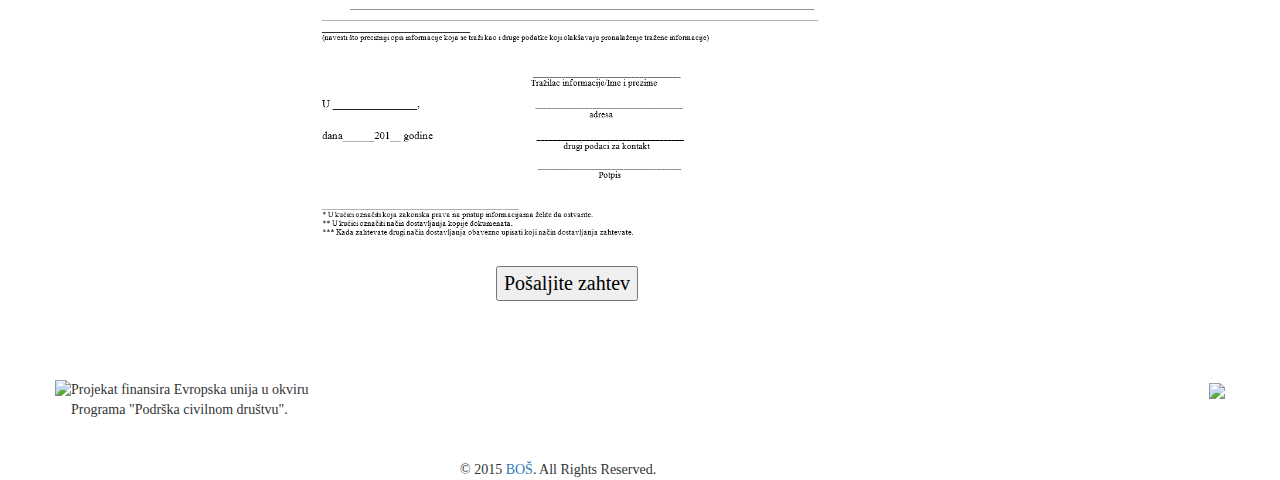
==== commit 38c49f82: "generisanje zahteva" ====
--- a/index.html
+++ b/index.html
@@ -243,7 +243,7 @@
         <div class="content">
          <p>  Prema Zakonu o slobodnom pristupu informacijama od javnog značaja, imate pravo da zatražite informaciju od javnog značaja od organa javne vlasti, u ovom slučaju od bilo koje opštine. Vaše pravo možete ostvariti tako što ćete podneti zahtev za slobodan pristup informacijama od javnog značaja. U nastavku možete pogledati i preuzeti obrazac zahteva, kao i potrebne podatke za slanje zahteva poštom. </p>
 
-           <img src="./img/zahtev.png" alt="">
+           <img src="./img/zahtev1.png" alt="">
            <button onclick="uradi()">Pošaljite zahtev</button>
         </div>
     </div>
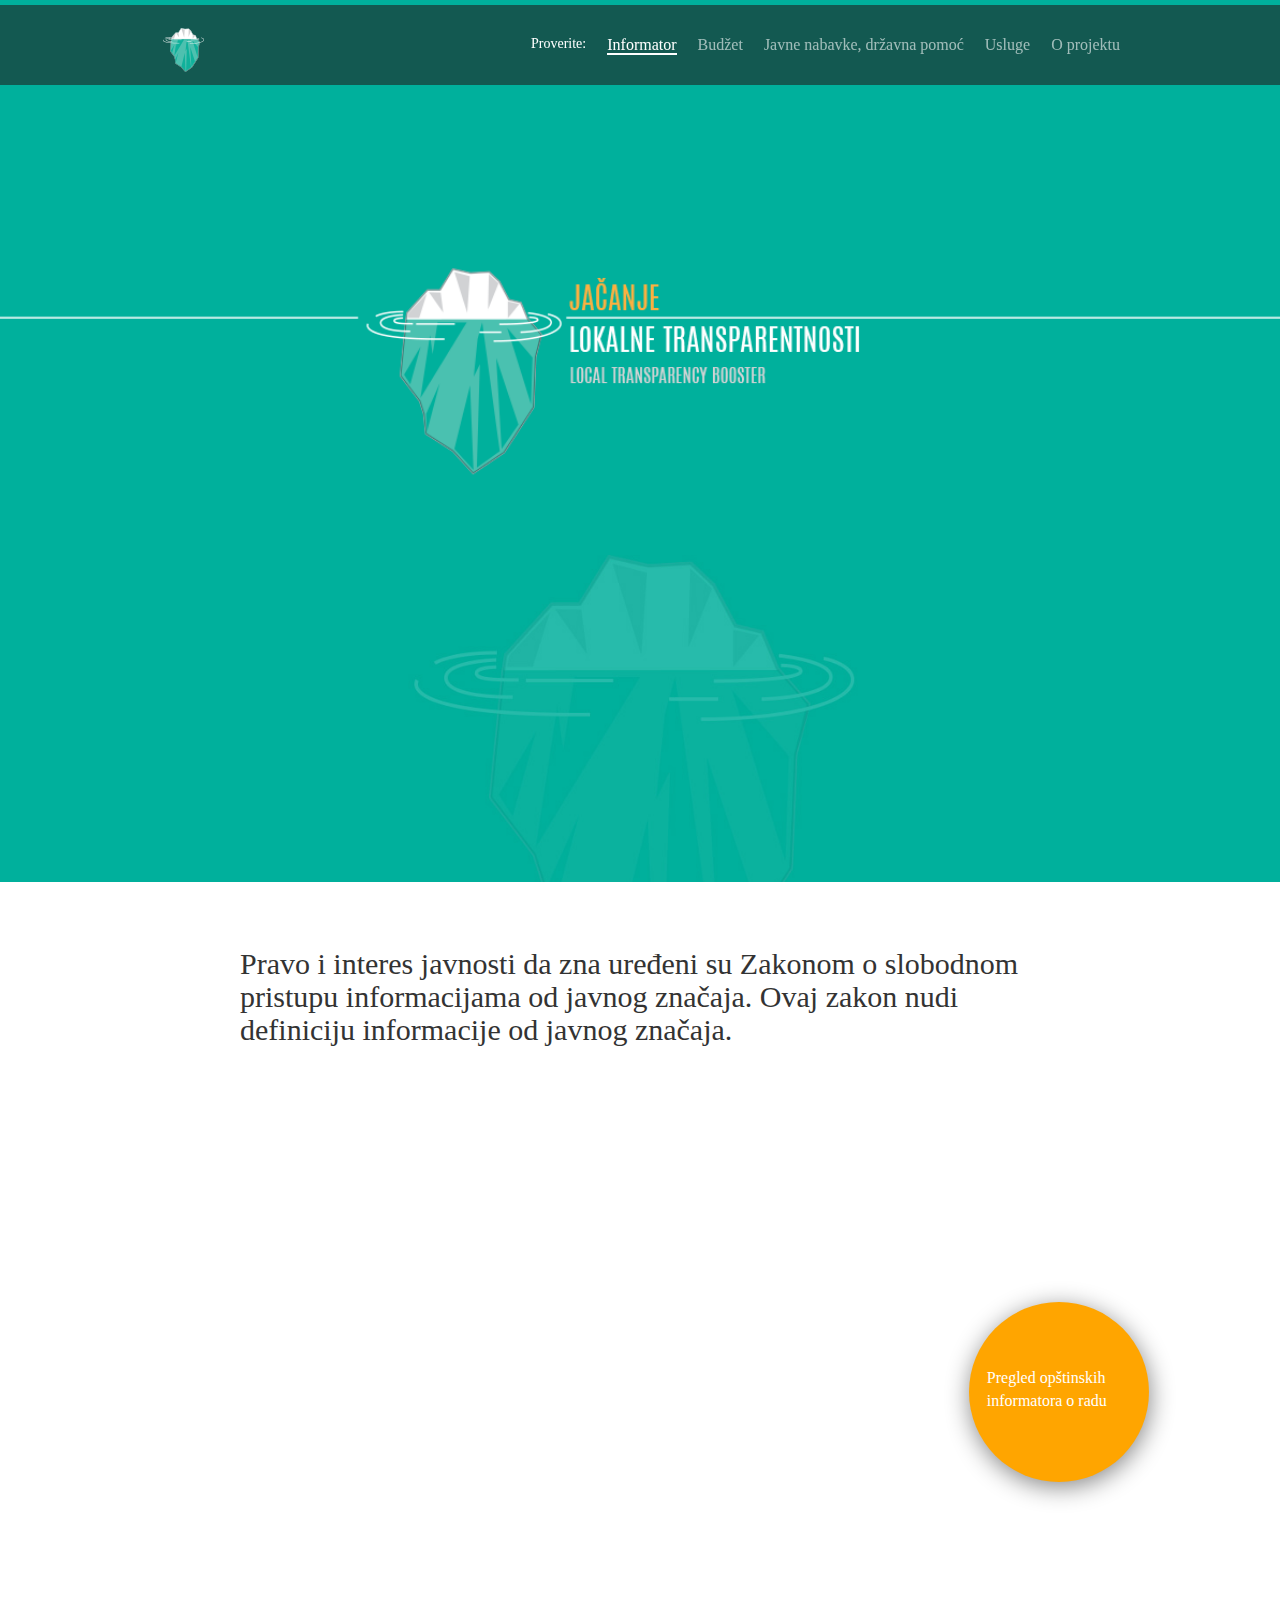
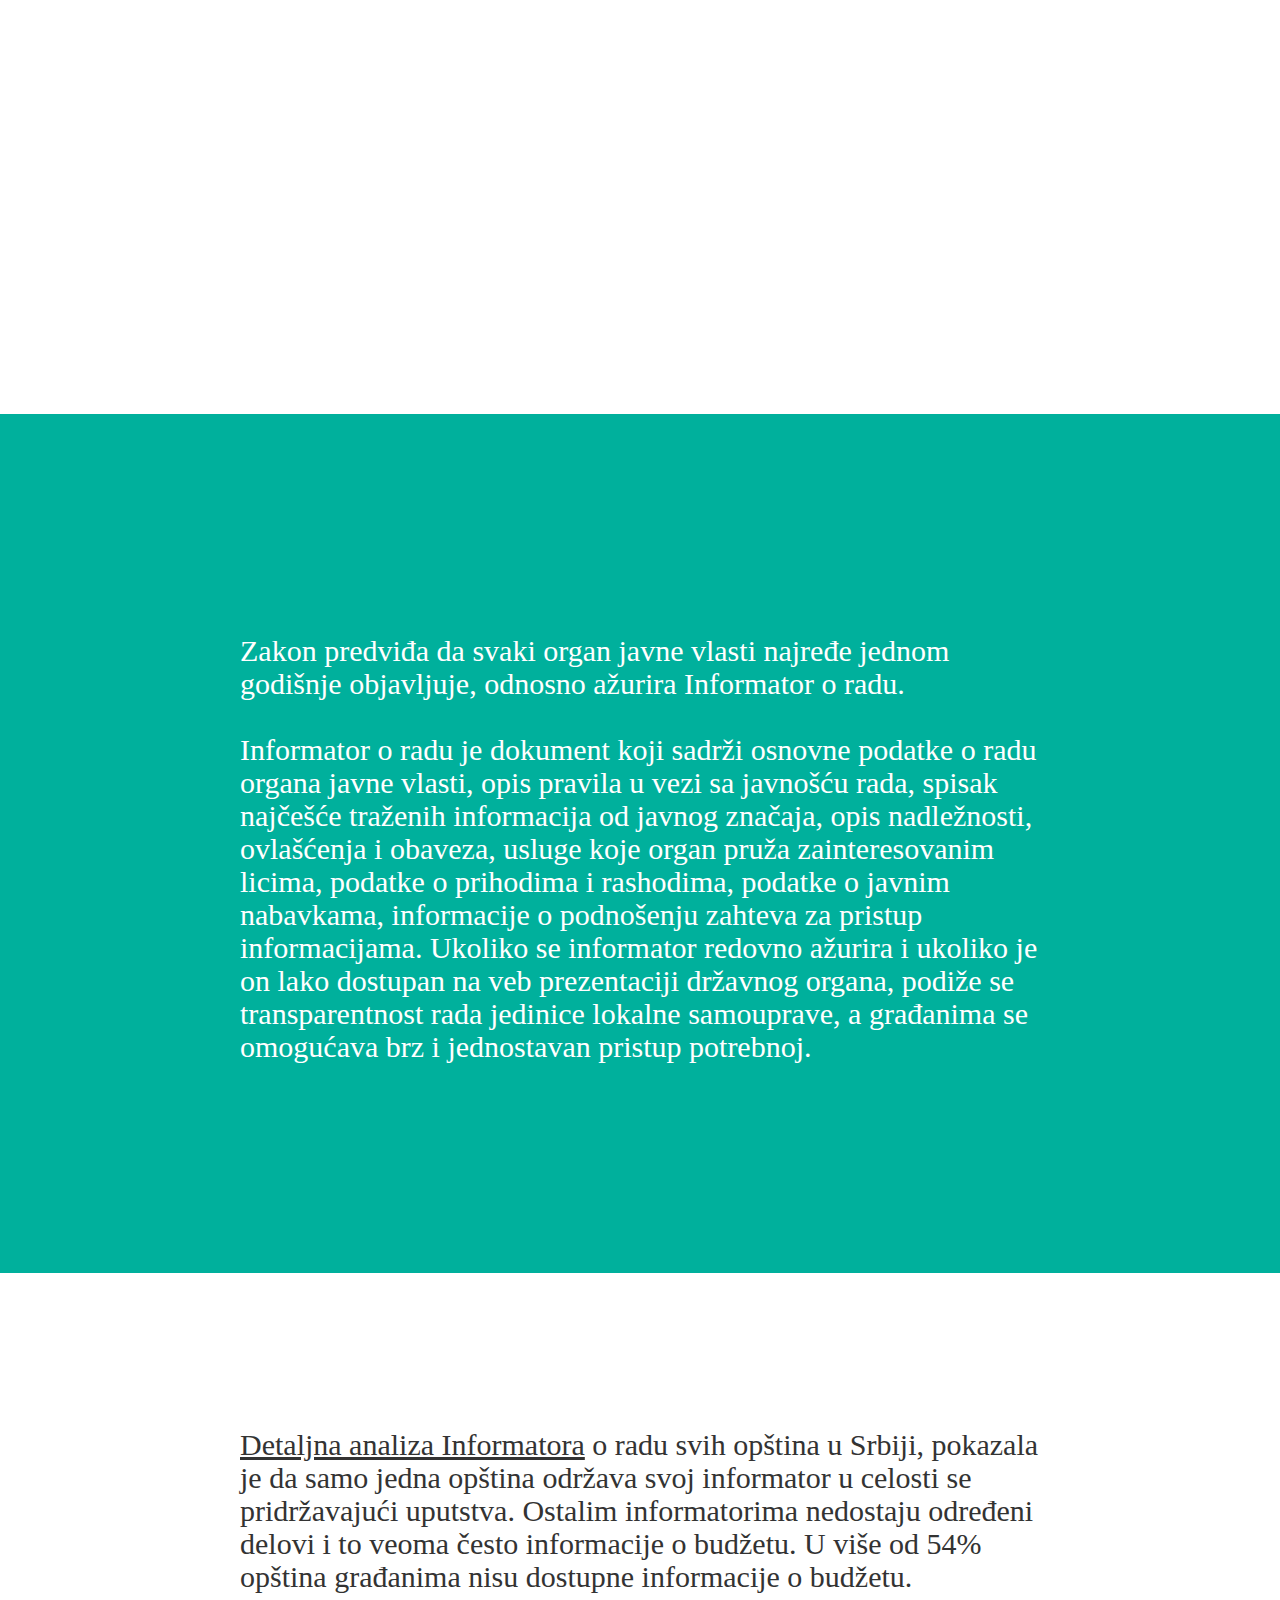
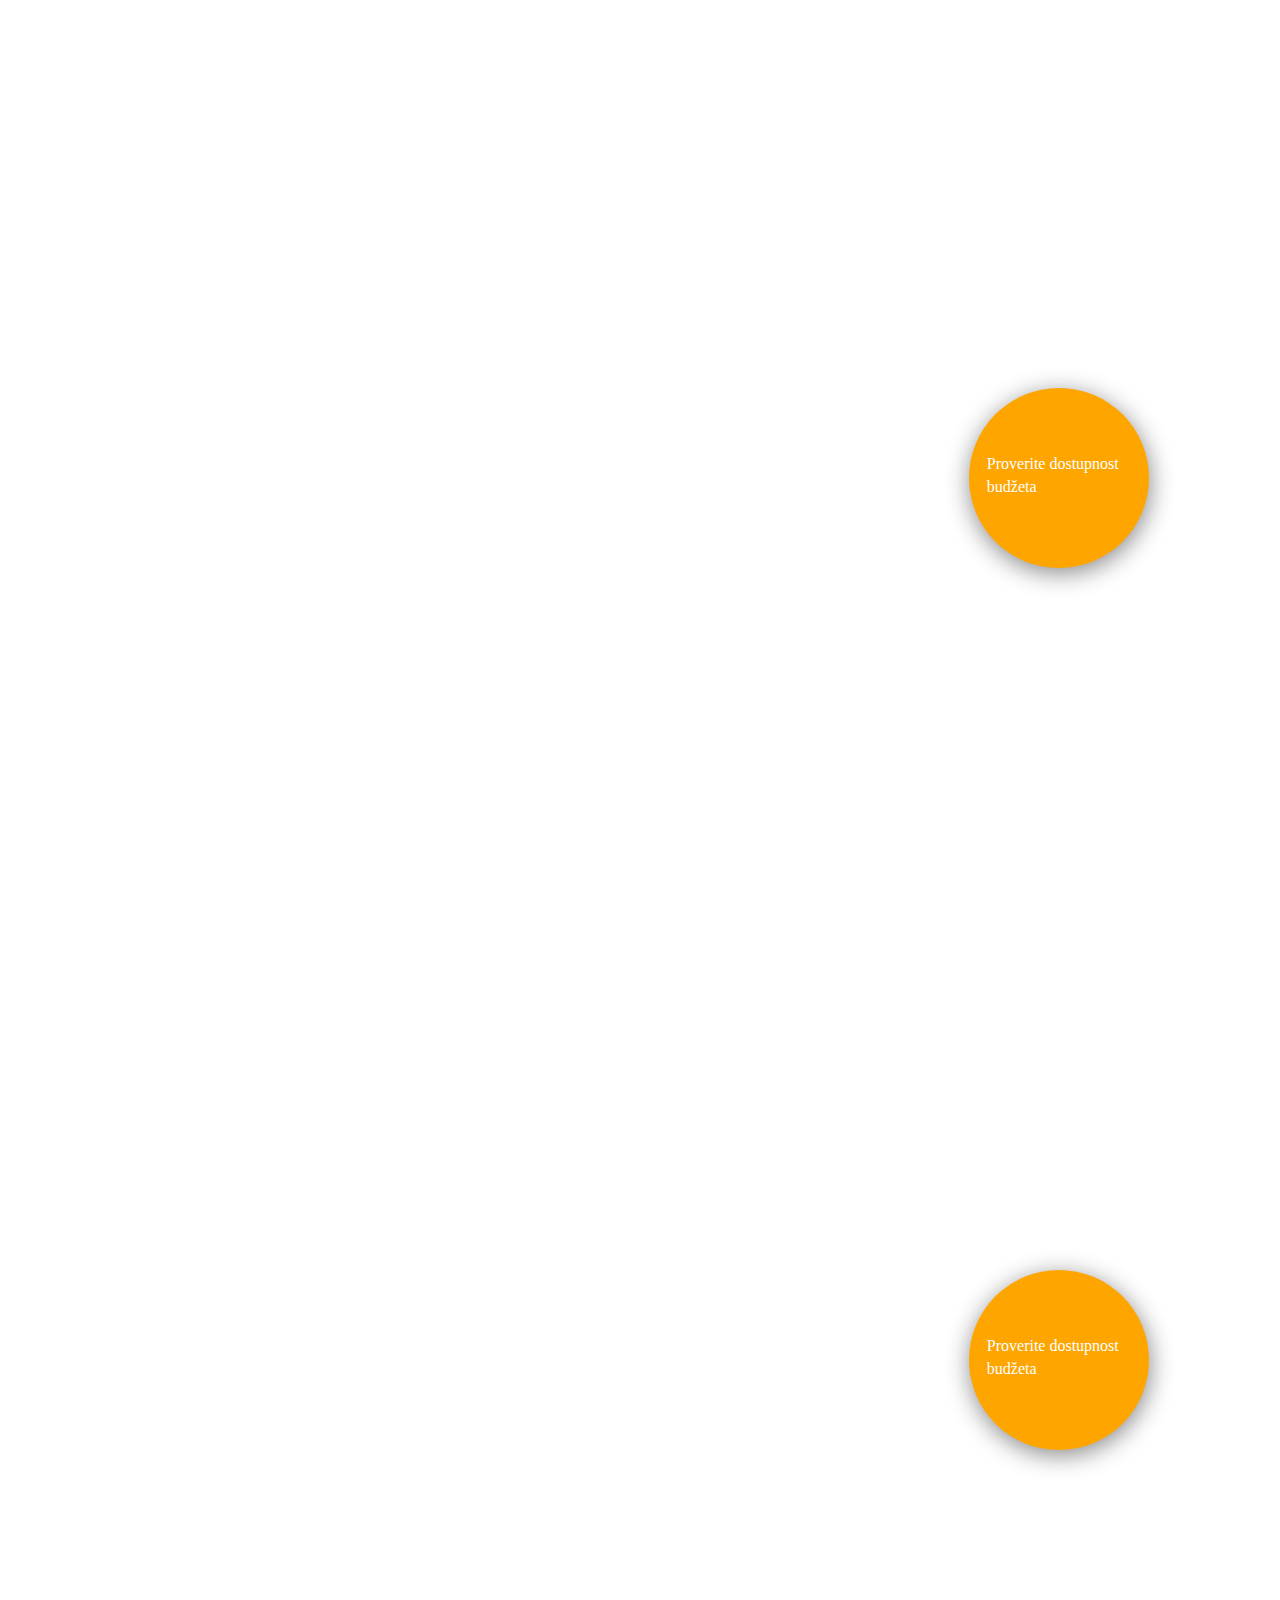
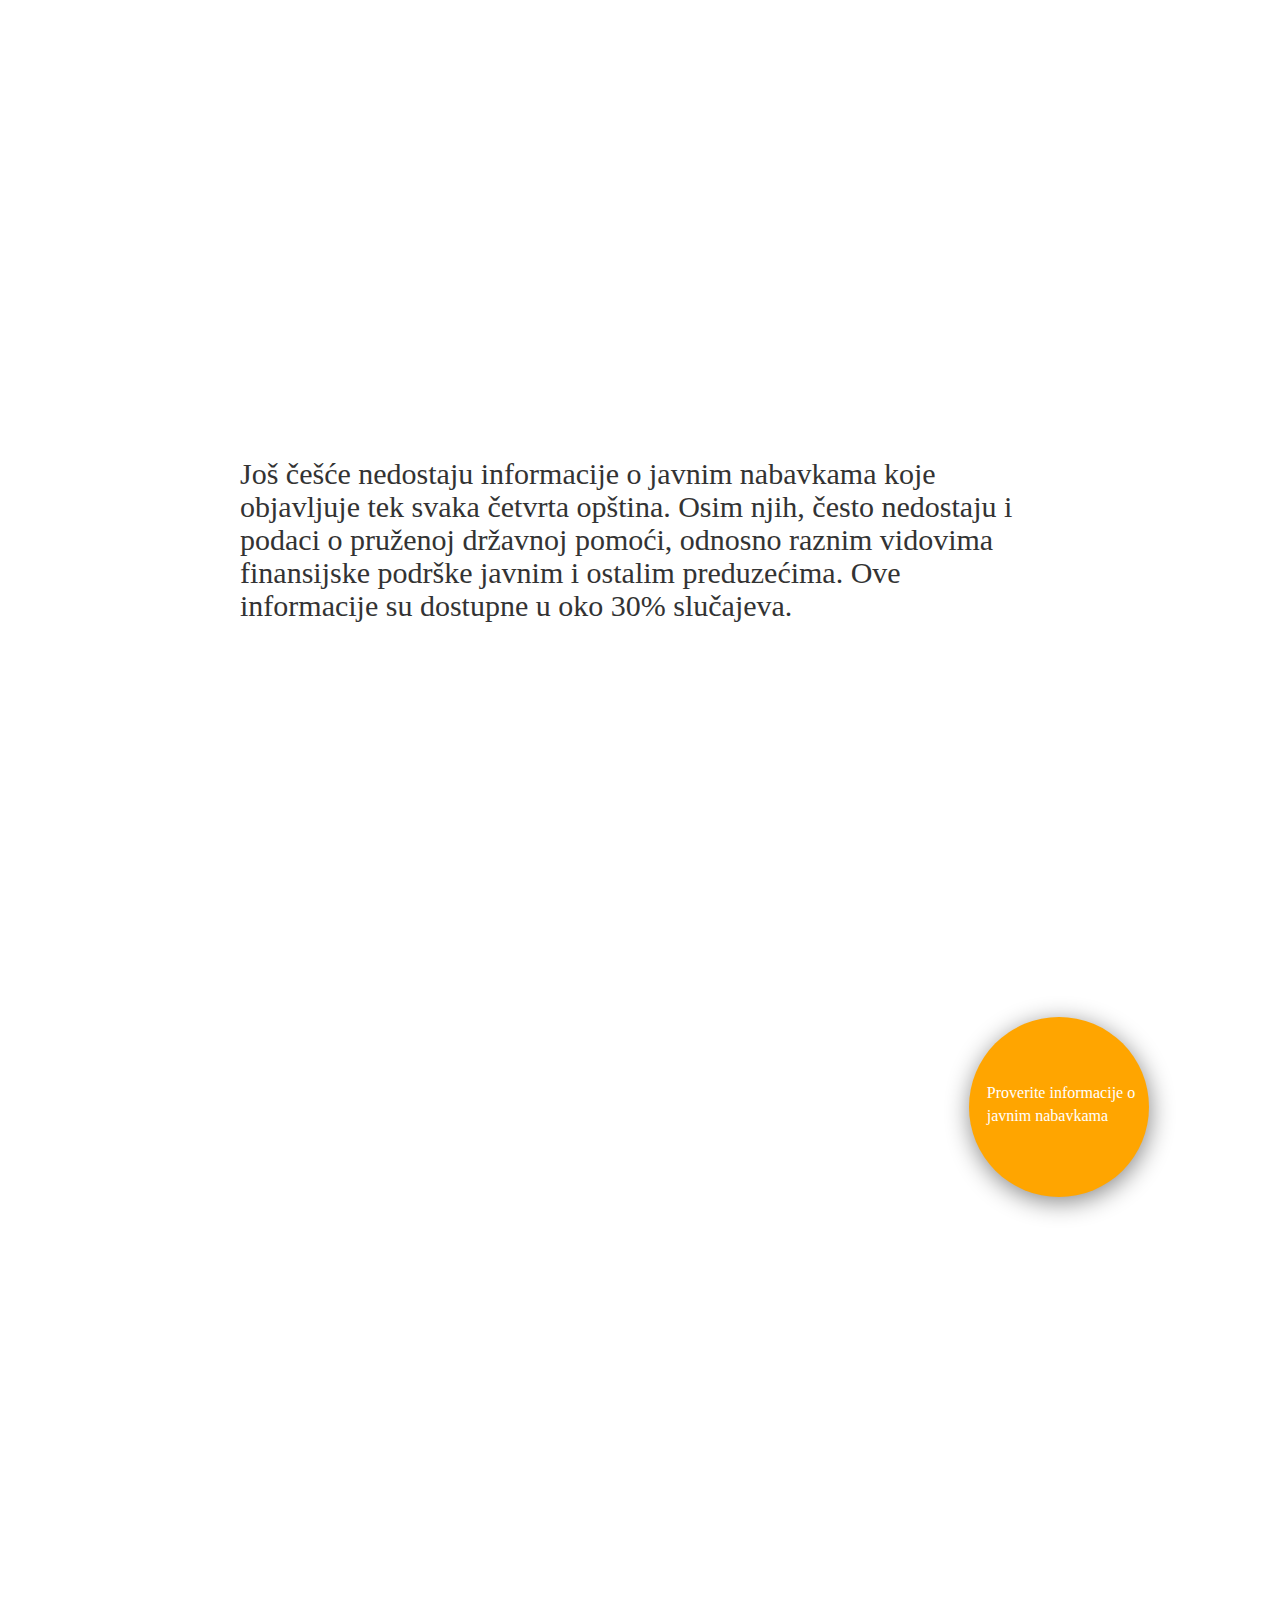
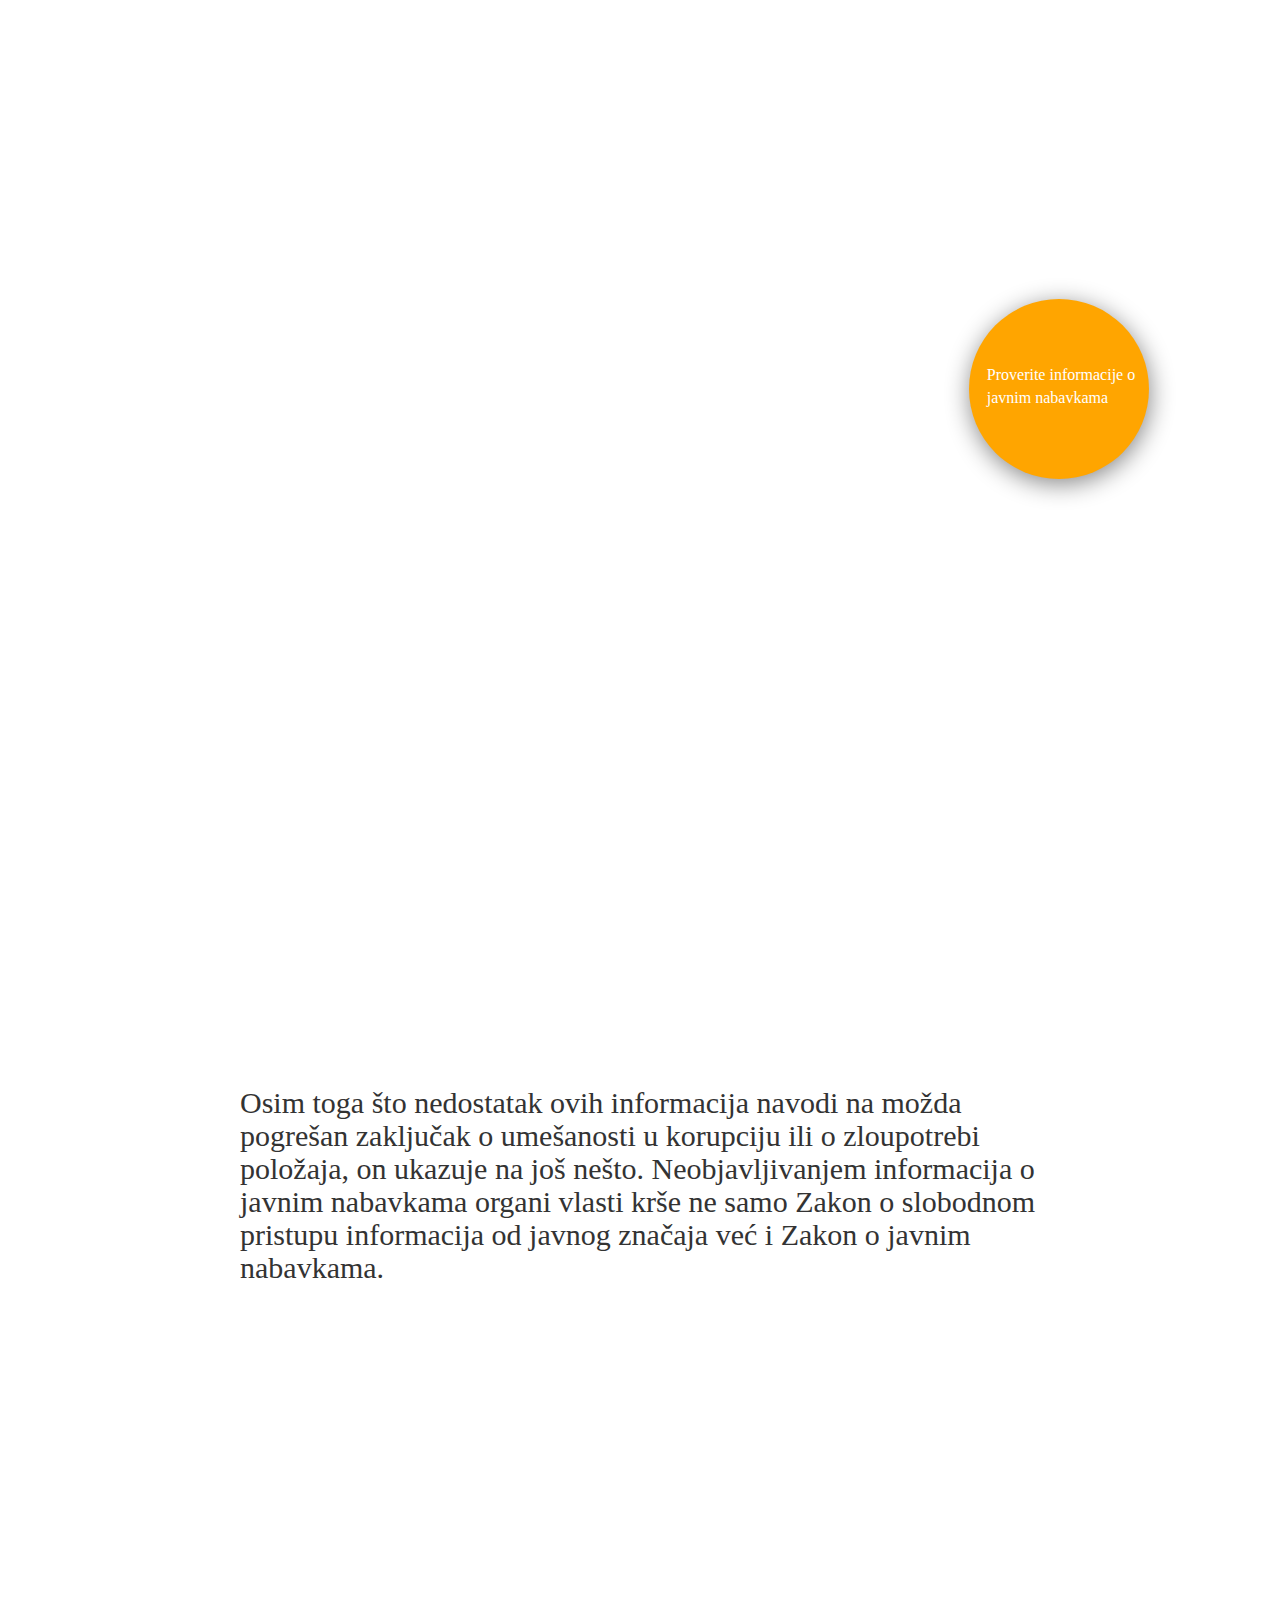
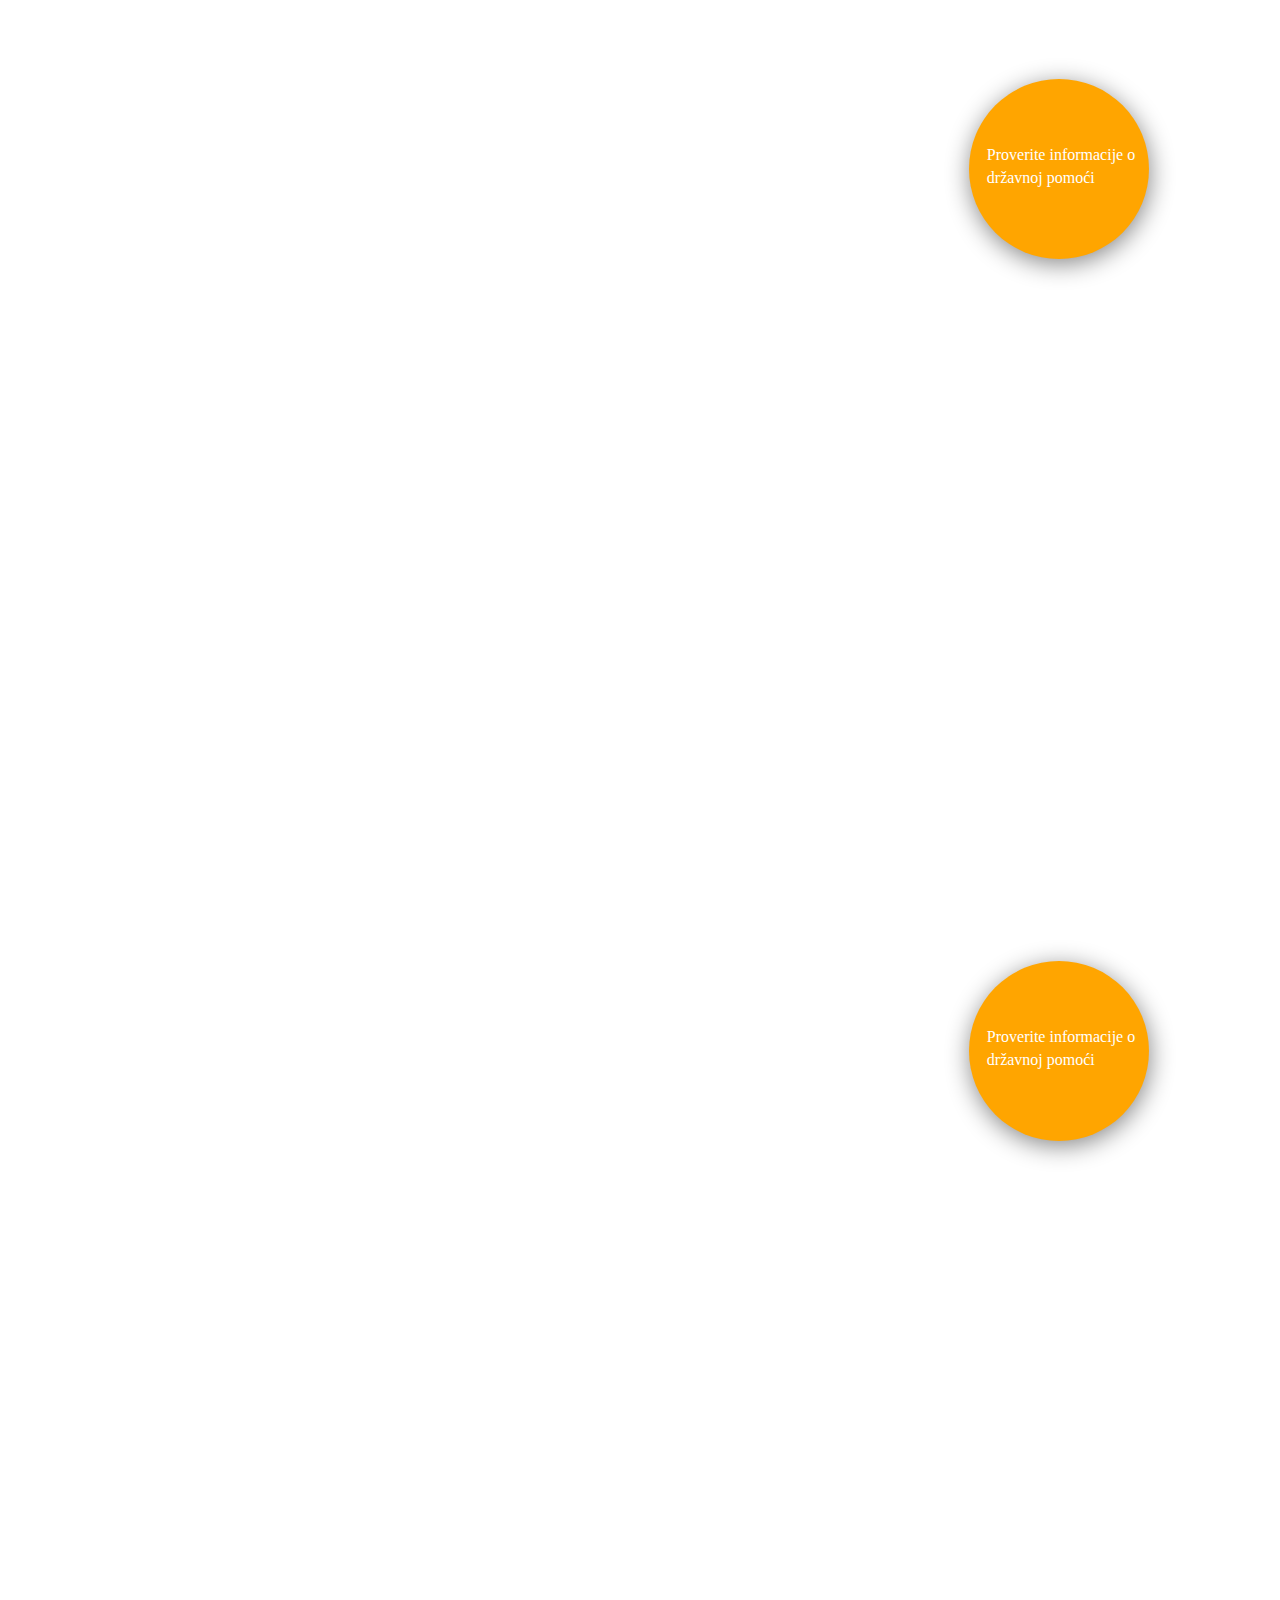
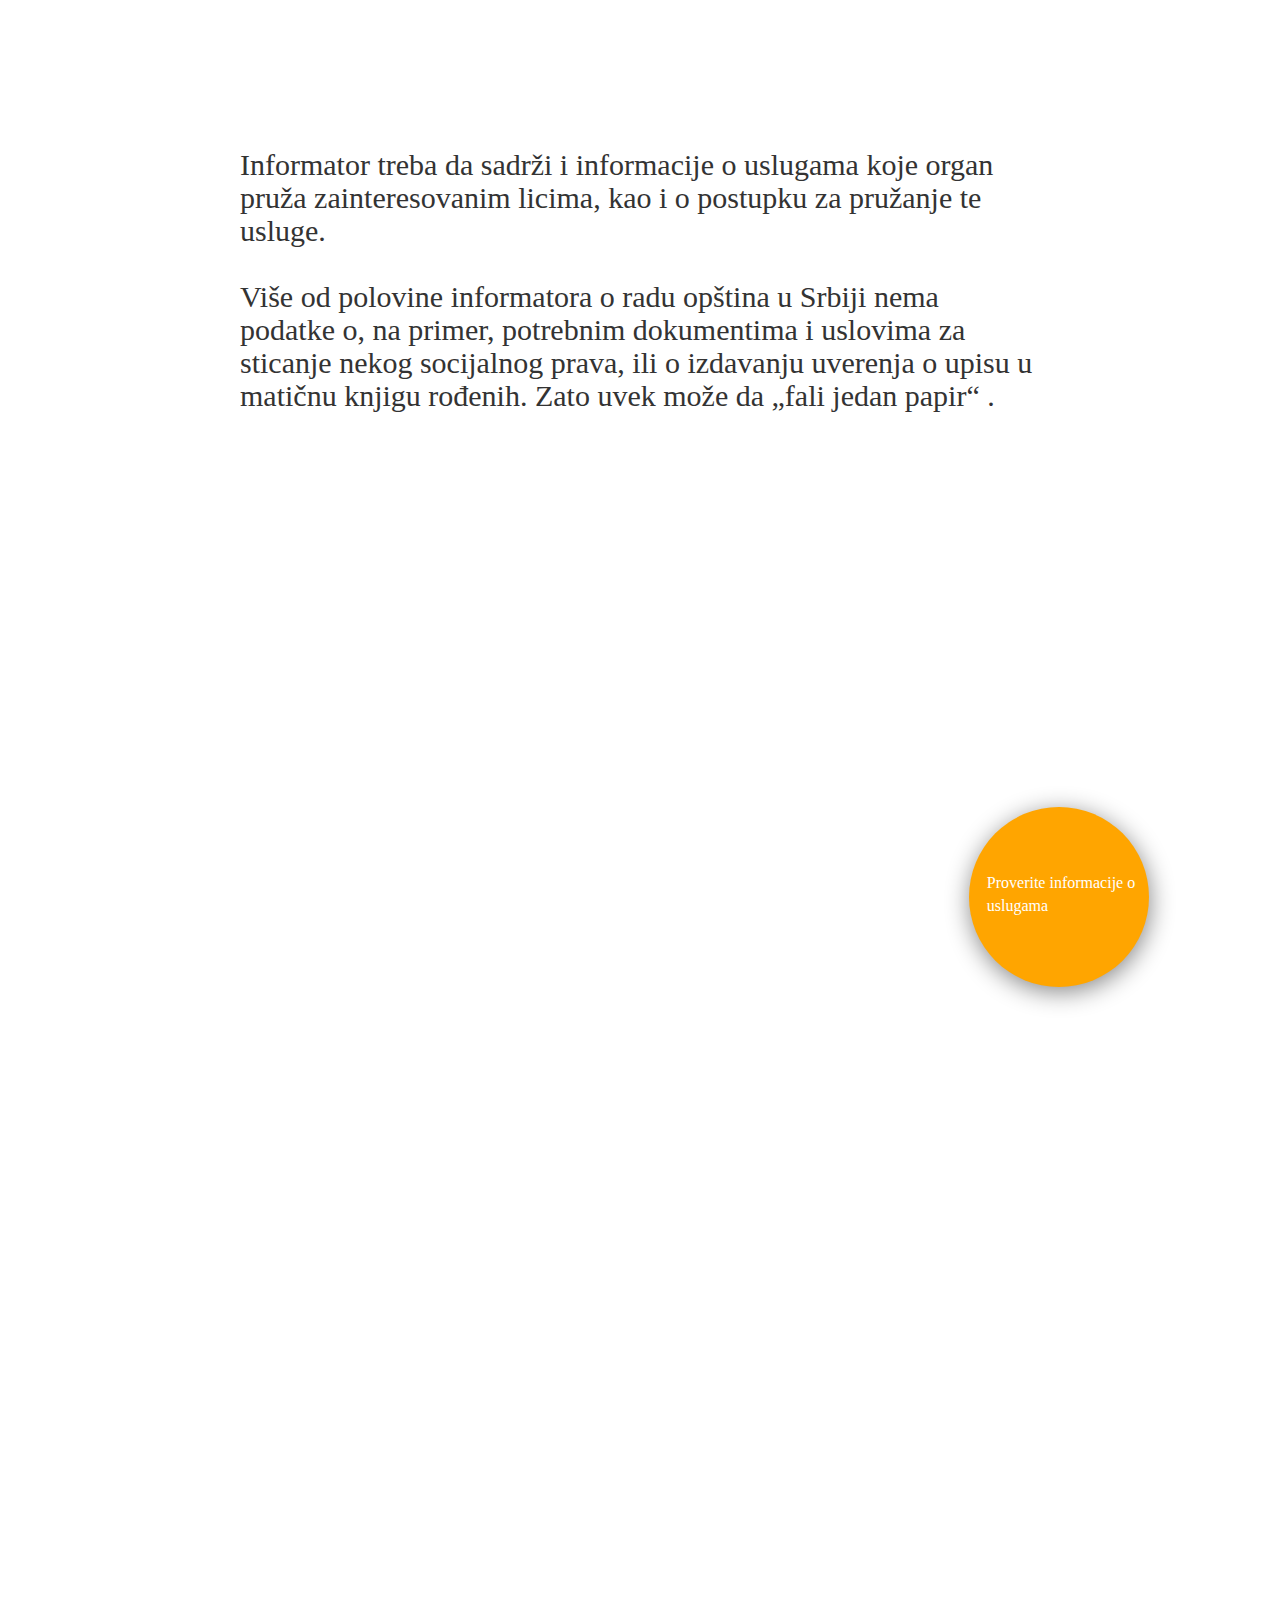
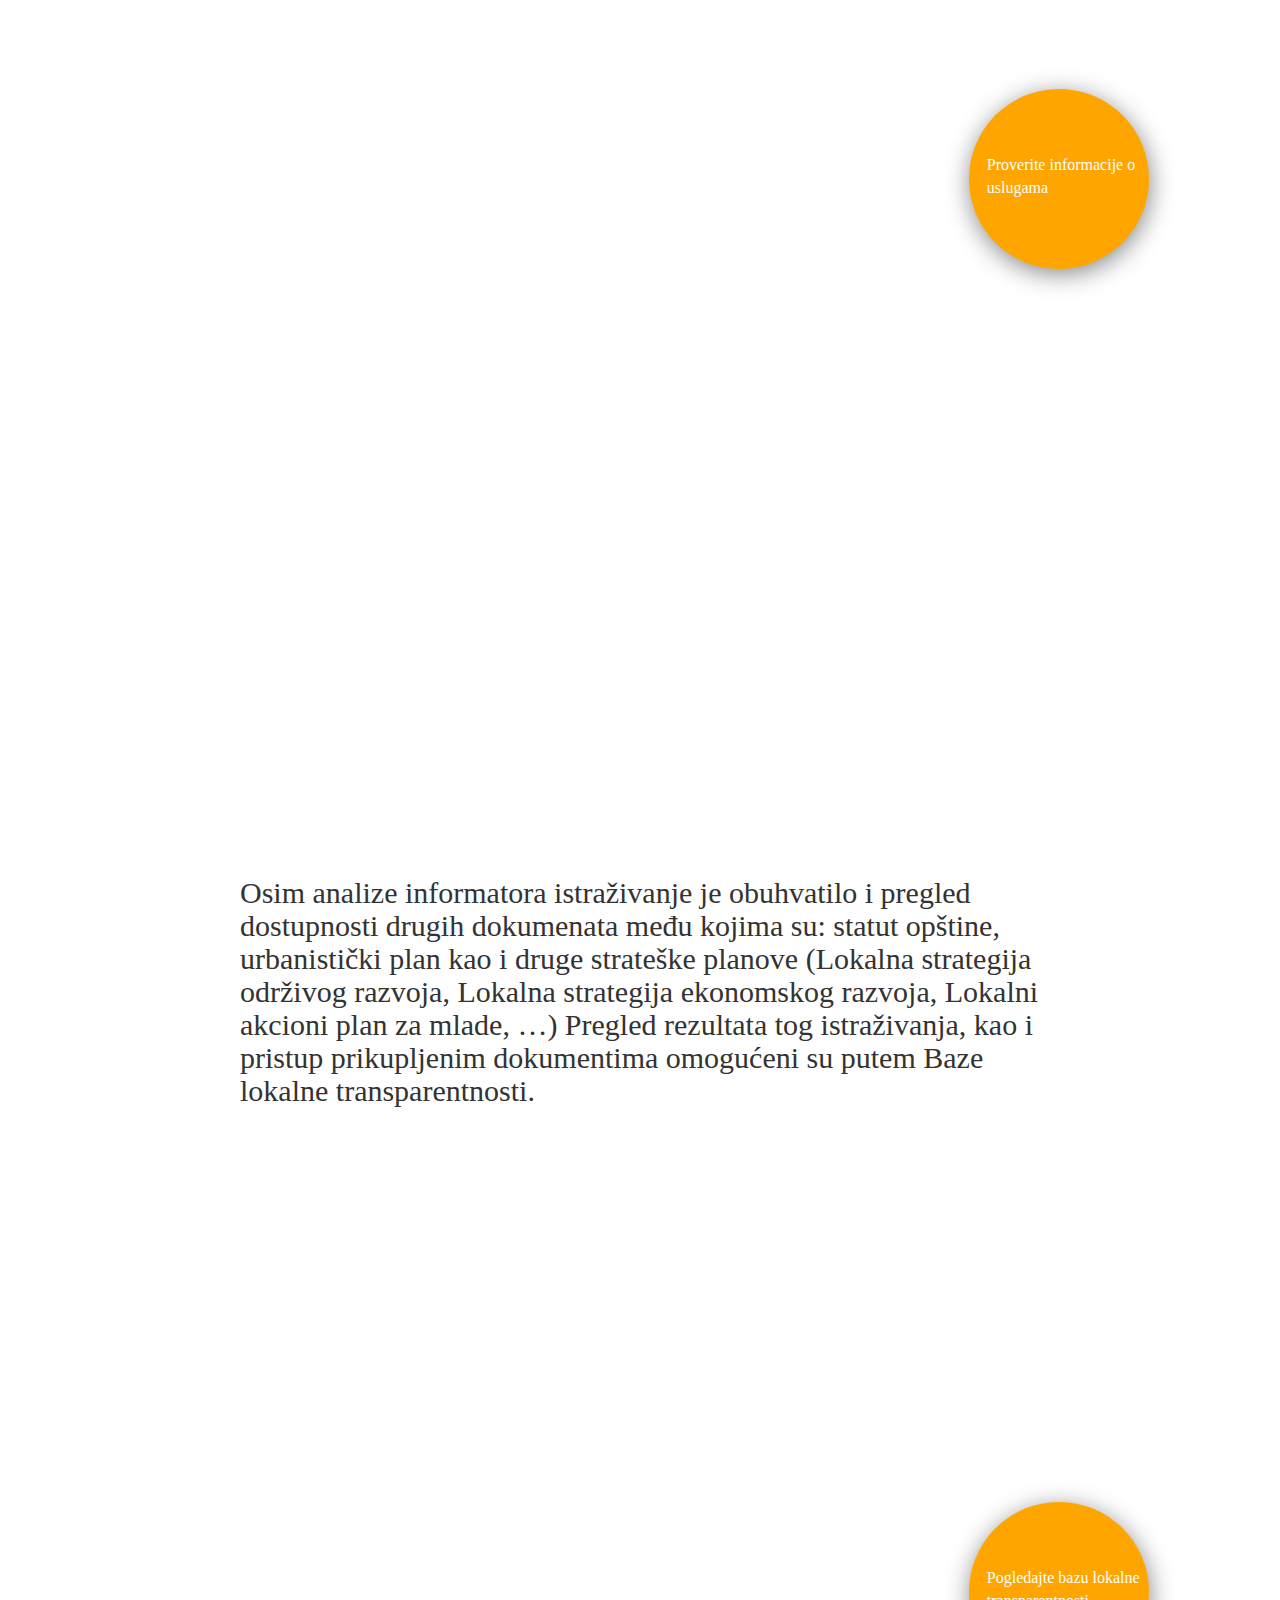
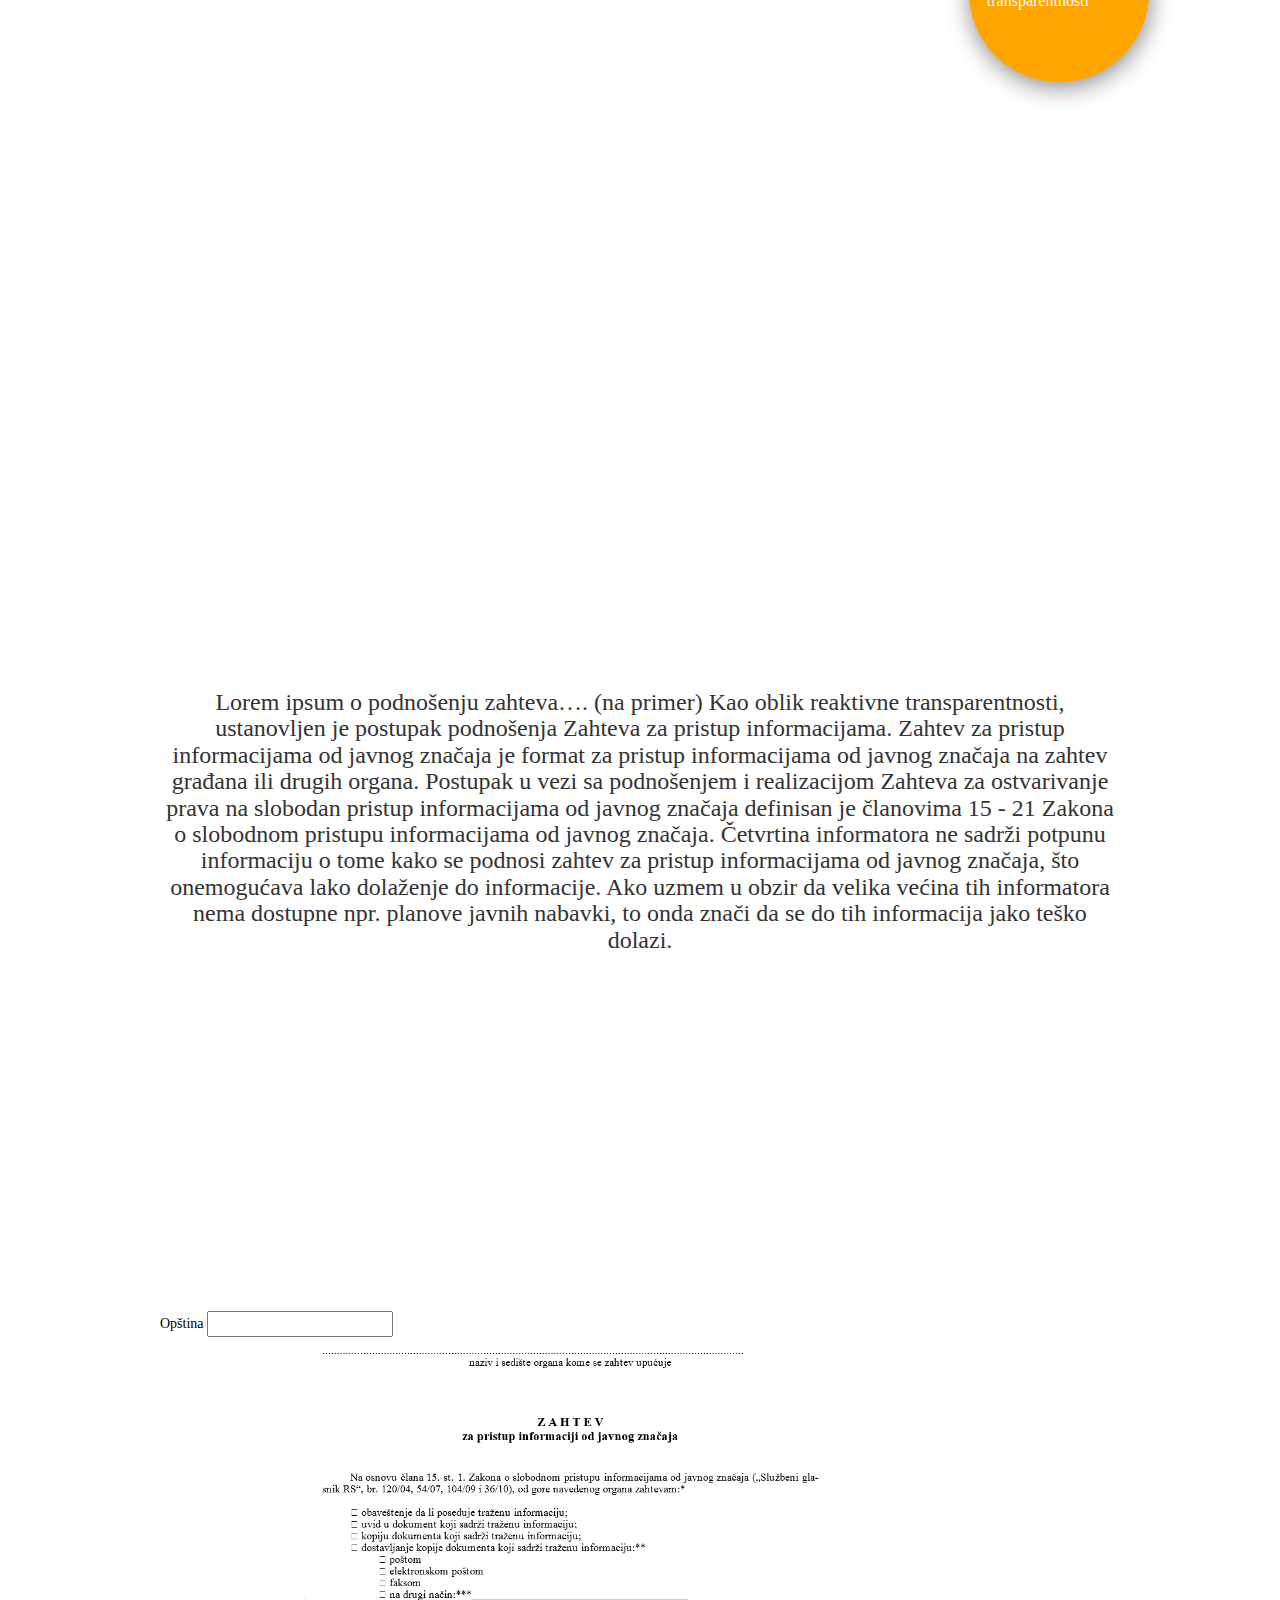
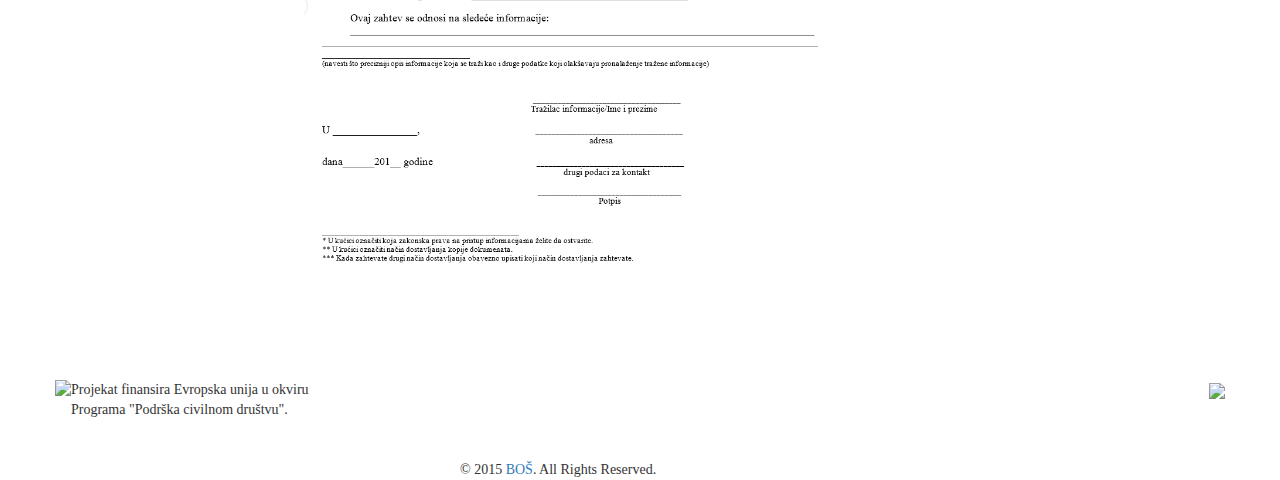
==== commit 5562d561: "generisanje dokumenta" ====
--- a/index.html
+++ b/index.html
@@ -5,44 +5,76 @@
     <meta http-equiv="Content-Type" content="text/html; charset=utf-8" />
     <title>Local Transparency Booster | LTB</title>
     <link rel="stylesheet" href="css/style.css" />
+    <link rel="stylesheet" href="css/awesomplete.css">
     <script type="text/javascript" src="js/jquery-1.10.2.min.js"></script>
     <script src="https://cdnjs.cloudflare.com/ajax/libs/twitter-bootstrap/3.3.5/js/bootstrap.min.js"></script>
     <link rel="stylesheet" type="text/css" href="https://cdnjs.cloudflare.com/ajax/libs/twitter-bootstrap/3.3.5/css/bootstrap.min.css">
     <link rel="shortcut icon" href="css/logo16.jpg">
     <link rel="apple-touch-icon-precomposed" sizes="256x256" href="images/logo256.jpg">
-    <script src="js/jszip-utils.min.js"></script>  
+    <script src="js/jszip-utils.min.js"></script>
     <script src="js/docxtemplater-latest.min.js"></script>
     <script src="js/FileSaver.min.js"></script>
-     <script>
-
-
-     //https://github.com/open-xml-templating/docxtemplater
-
-    function uradi (params) {
+    <script src="js/awesomplete.min.js"></script>
+    <script>
+    var podaci;
+    var lista;
+
+    var izabrani; // na osnovu kojeg se generise sve
+
+    var dokumenta = {
+        "informator": "Informator o radu",
+        "statut": "Statut",
+        "budzet": "Odluka o budžetu",
+        "budzetizvestaj": "Izveštaj o izvršenju budžeta",
+        "nabavke": "Plan javnih nabavki",
+        "nabavkeizvestaj": "Izveštaj o javnim nabavkama",
+        "finansijskiizvestaj": "Finansijski izveštaj",
+        "driizvestaj": "Izveštaj Državne revizorske institucije",
+        "urbanistickiplan": "Prostorni plan",
+        "mladiplan": "Lokalni akcioni plan za mlade",
+        "slor": "Strategija lokalnog održivog razvoja",
+        "leap": "Lokalni ekološki akcioni plan",
+        "sler": "Strategija lokalnog ekonomskog razvoja"
+    };
+
+    //https://github.com/open-xml-templating/docxtemplater
+
+    function uradi(params) {
+        //izabrani + vrednost select boxa
         
-        params = params || {"opstinaSediste":"Sanja je car",
-            "trazenaInformacija":"Ovde upisem nesto",
-            "danIMesec":"23.09.",
-            "g":"5"
+        var tempString = izabrani.opstina + ", " + izabrani.adresa + ", " + izabrani.telefon;
+
+        var dateObj = new Date();
+        var month = dateObj.getUTCMonth() + 1; //months from 1-12
+        var day = dateObj.getUTCDate();
+        var year = dateObj.getUTCFullYear();
+
+        params = params || {
+            "opstinaSediste": tempString,
+            "trazenaInformacija": $("#dokSelect").val(),
+            "danIMesec": day + "."+month+".",
+            "g": (year+"").slice(-1)
+        };
+
+        loadFile("docs/template1.docx", function(err, content) {
+            if (err) {
+                throw e
             };
-
-        loadFile("docs/template1.docx",function(err,content){
-        if (err) { throw e};
-        doc=new Docxgen(content);
-        doc.setData( 
-            params
-        ) //set the templateVariables
-        doc.render()    
-        out=doc.getZip().generate({type:"blob"}) //Output the document using Data-URI
-        saveAs(out,"zahtev.docx")
-    })
+            doc = new Docxgen(content);
+            doc.setData(
+                    params
+                ) //set the templateVariables
+            doc.render()
+            out = doc.getZip().generate({
+                    type: "blob"
+                }) //Output the document using Data-URI
+            saveAs(out, "zahtev.docx")
+        })
     }
-    var loadFile=function(url,callback){
-        JSZipUtils.getBinaryContent(url,callback);
+    var loadFile = function(url, callback) {
+        JSZipUtils.getBinaryContent(url, callback);
     }
-    
     </script>
-
     <script>
     $(document).ready(function() { 
         $('a[href*=#]').each(function() {  
@@ -229,7 +261,7 @@
     </div>
     <div id="slide15" class="slide slide-img">
         <div class="content">
-         <a target="_blank" href="http://test.bos.rs/pages/stupci.html">
+            <a target="_blank" href="http://test.bos.rs/pages/stupci.html">
                 <div class="krug"> Pogledajte bazu lokalne transparentnosti</div>
             </a>
         </div>
@@ -241,10 +273,18 @@
     </div>
     <div id="slide17" class="slide slide-img">
         <div class="content">
-         <p>  Prema Zakonu o slobodnom pristupu informacijama od javnog značaja, imate pravo da zatražite informaciju od javnog značaja od organa javne vlasti, u ovom slučaju od bilo koje opštine. Vaše pravo možete ostvariti tako što ćete podneti zahtev za slobodan pristup informacijama od javnog značaja. U nastavku možete pogledati i preuzeti obrazac zahteva, kao i potrebne podatke za slanje zahteva poštom. </p>
-
-           <img src="./img/zahtev1.png" alt="">
-           <button onclick="uradi()">Pošaljite zahtev</button>
+            <p> Prema Zakonu o slobodnom pristupu informacijama od javnog značaja, imate pravo da zatražite informaciju od javnog značaja od organa javne vlasti, u ovom slučaju od bilo koje opštine. Vaše pravo možete ostvariti tako što ćete podneti zahtev za slobodan pristup informacijama od javnog značaja. U nastavku možete pogledati i preuzeti obrazac zahteva, kao i potrebne podatke za slanje zahteva poštom. </p>
+            <div>
+                <span>Opština
+                    <input type="text" id="opstinaInput" name="opstina">
+                </span>
+                <br>
+                <span id="dokSpan" class="hidden">Dokument
+                    <select name="dokument" id="dokSelect" ></select>
+                </span>
+            </div>
+            <img src="./img/zahtev1.png" alt="">
+            <button id="zahtevBtn" class="hidden" onclick="uradi()">Preuzmite zahtev</button>
         </div>
     </div>
     <footer id="footer">
@@ -269,7 +309,65 @@
         </div>
     </footer>
     <script>
-    //treba setovati
+    //https://leaverou.github.io/awesomplete/#download
+
+    $.getJSON("resources/podaci.json")
+        .done(function(data) {
+            podaci = (data);
+
+            lista = podaci.map(function(el) {
+                    return el.opstina; //.toLowerCase();
+                })
+                //lista = JSON.parse(JSON.stringify(lista)); 
+
+            var input = document.getElementById("opstinaInput");
+            new Awesomplete(input, {
+                list: lista
+            })
+
+            $("#opstinaInput").on("awesomplete-select", function(ev) {
+
+
+                $("#dokSpan").removeClass('hidden');
+                //ovde mi trebaju dokumenta koje imaju jedinice
+                var unos = ev.originalEvent.text.toLowerCase();
+                var opstinaParams = podaci.filter(function(el) {
+                    return el.opstina.toLowerCase() == unos;
+                })
+
+                opstinaParams = opstinaParams[0];
+                izabrani = opstinaParams;
+
+                //filter te jedne opstine u potrazi za parametrima
+                var nazivi = Object.keys(dokumenta);
+                var interesantni = [];
+
+                for (var i = 0, len = nazivi.length; i < len; i++) {
+                    if (opstinaParams[nazivi[i]] <= 1)
+                        interesantni.push(dokumenta[nazivi[i]]);
+                }
+                //console.log(interesantni);
+                //padajuci meni od tih dokumenata
+
+                var select = document.getElementById("dokSelect");
+
+                var options = interesantni;
+
+                $(select.childNodes).remove()
+
+                for (var i = 0; i < options.length; i++) {
+                    var opt = options[i];
+                    var el = document.createElement("option");
+                    el.textContent = opt;
+                    el.value = opt;
+                    select.appendChild(el);
+                };
+
+                $("#zahtevBtn").removeClass('hidden');
+
+            });
+
+        })
     </script>
 </body>
 
--- a/css/style.css
+++ b/css/style.css
@@ -378,17 +378,22 @@
     background: url(../img/no1.jpg) 50% 0 no-repeat fixed;
     margin: 0 auto;
     background-size: cover;
+    color:black;
 }
 
 #slide17 button{
     font-size: 20px;
-    color:black;
+    
     display: block;
     margin-left: 35%;
     margin-top: 15px;
 }
+#slide17 input{
+    color:black;
+}
 
 #slide17 p {
+    color:white;
     font-size: 16px;
 }
 
--- a/css/awesomplete.css
+++ b/css/awesomplete.css
@@ -0,0 +1,97 @@
+[hidden] { display: none; }
+
+.visually-hidden {
+	position: absolute;
+	clip: rect(0, 0, 0, 0);
+}
+
+div.awesomplete {
+	display: inline-block;
+	position: relative;
+}
+
+div.awesomplete > input {
+	display: block;
+}
+
+div.awesomplete > ul {
+	position: absolute;
+	left: 0;
+	z-index: 1;
+	min-width: 100%;
+	box-sizing: border-box;
+	list-style: none;
+	padding: 0;
+	border-radius: .3em;
+	margin: .2em 0 0;
+	background: hsla(0,0%,100%,.9);
+	background: linear-gradient(to bottom right, white, hsla(0,0%,100%,.8));
+	border: 1px solid rgba(0,0,0,.3);
+	box-shadow: .05em .2em .6em rgba(0,0,0,.2);
+	text-shadow: none;
+}
+
+div.awesomplete > ul[hidden],
+div.awesomplete > ul:empty {
+	display: none;
+}
+
+@supports (transform: scale(0)) {
+	div.awesomplete > ul {
+		transition: .3s cubic-bezier(.4,.2,.5,1.4);
+		transform-origin: 1.43em -.43em;
+	}
+	
+	div.awesomplete > ul[hidden],
+	div.awesomplete > ul:empty {
+		opacity: 0;
+		transform: scale(0);
+		display: block;
+		transition-timing-function: ease;
+	}
+}
+
+	/* Pointer */
+	div.awesomplete > ul:before {
+		content: "";
+		position: absolute;
+		top: -.43em;
+		left: 1em;
+		width: 0; height: 0;
+		padding: .4em;
+		background: white;
+		border: inherit;
+		border-right: 0;
+		border-bottom: 0;
+		-webkit-transform: rotate(45deg);
+		transform: rotate(45deg);
+	}
+
+	div.awesomplete > ul > li {
+		position: relative;
+		padding: .2em .5em;
+		cursor: pointer;
+	}
+	
+	div.awesomplete > ul > li:hover {
+		background: hsl(200, 40%, 80%);
+		color: black;
+	}
+	
+	div.awesomplete > ul > li[aria-selected="true"] {
+		background: hsl(205, 40%, 40%);
+		color: white;
+	}
+	
+		div.awesomplete mark {
+			background: hsl(65, 100%, 50%);
+		}
+		
+		div.awesomplete li:hover mark {
+			background: hsl(68, 100%, 41%);
+		}
+		
+		div.awesomplete li[aria-selected="true"] mark {
+			background: hsl(86, 100%, 21%);
+			color: inherit;
+		}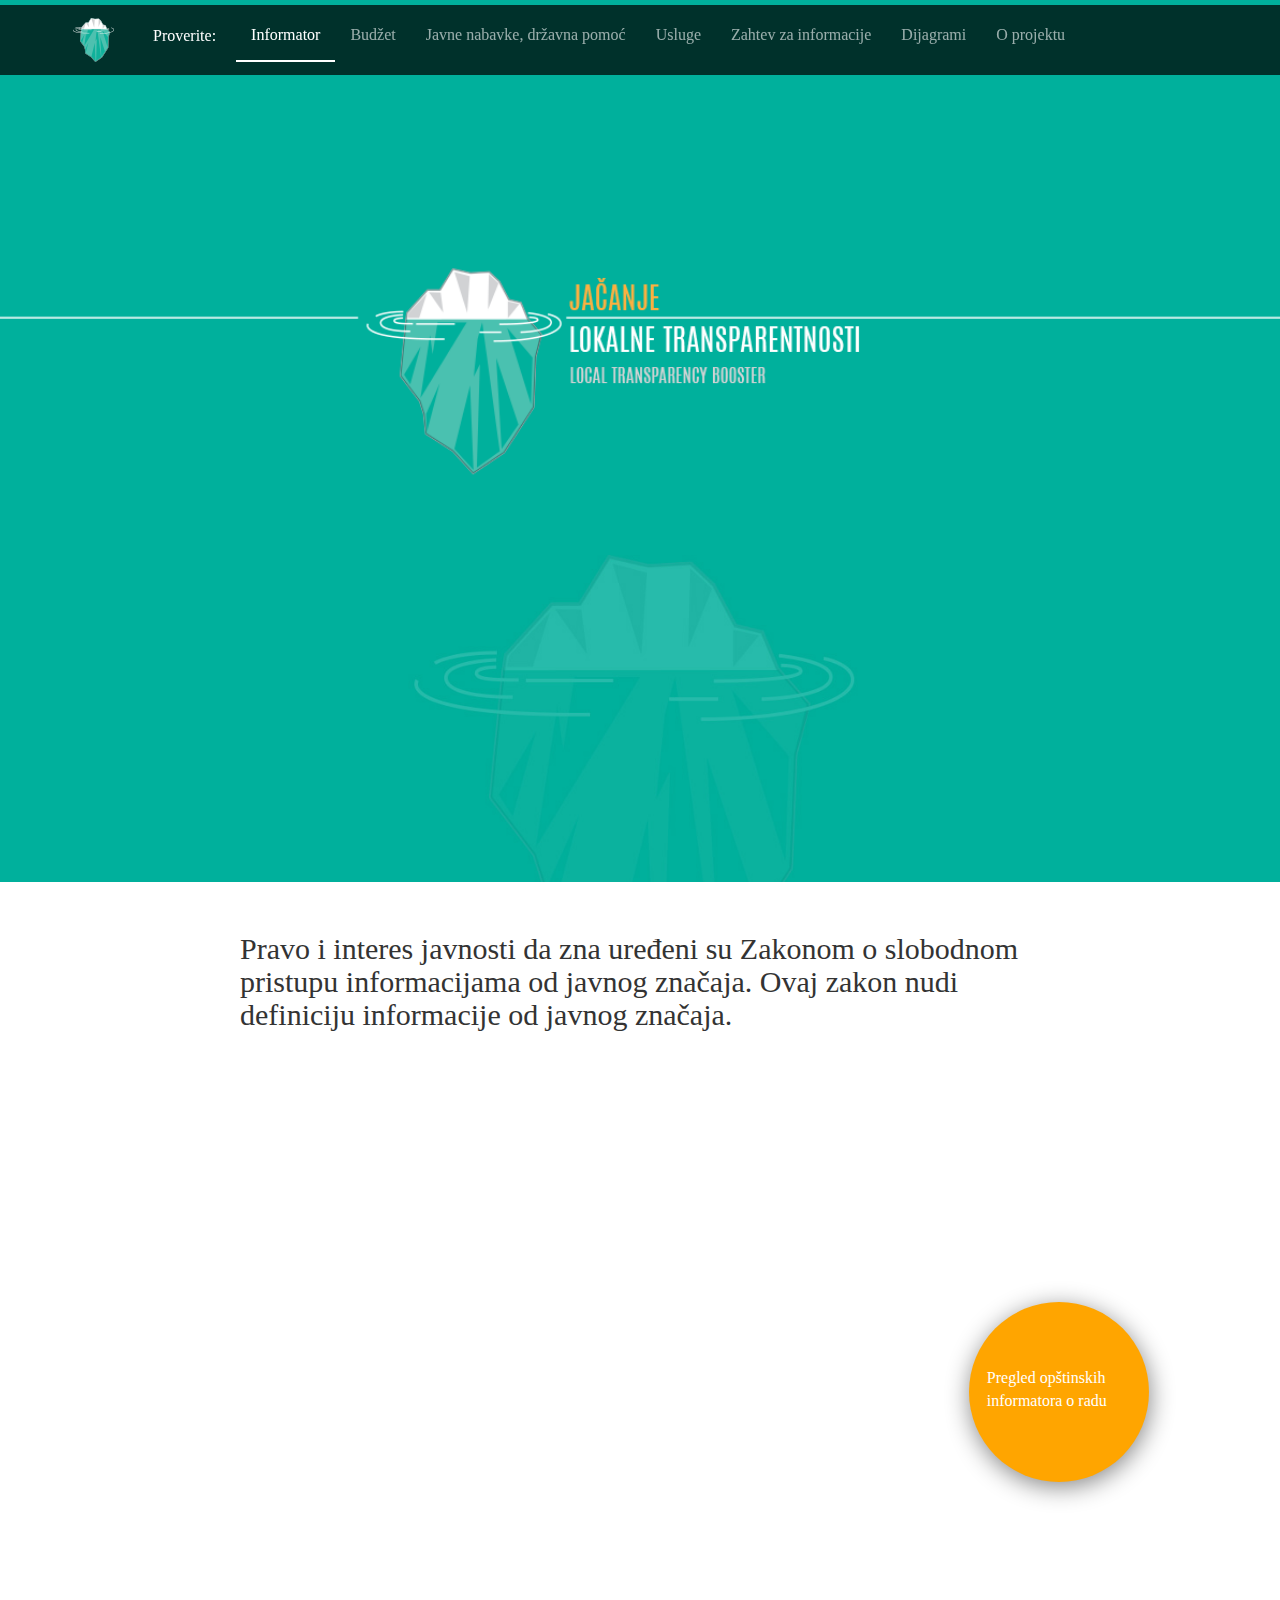
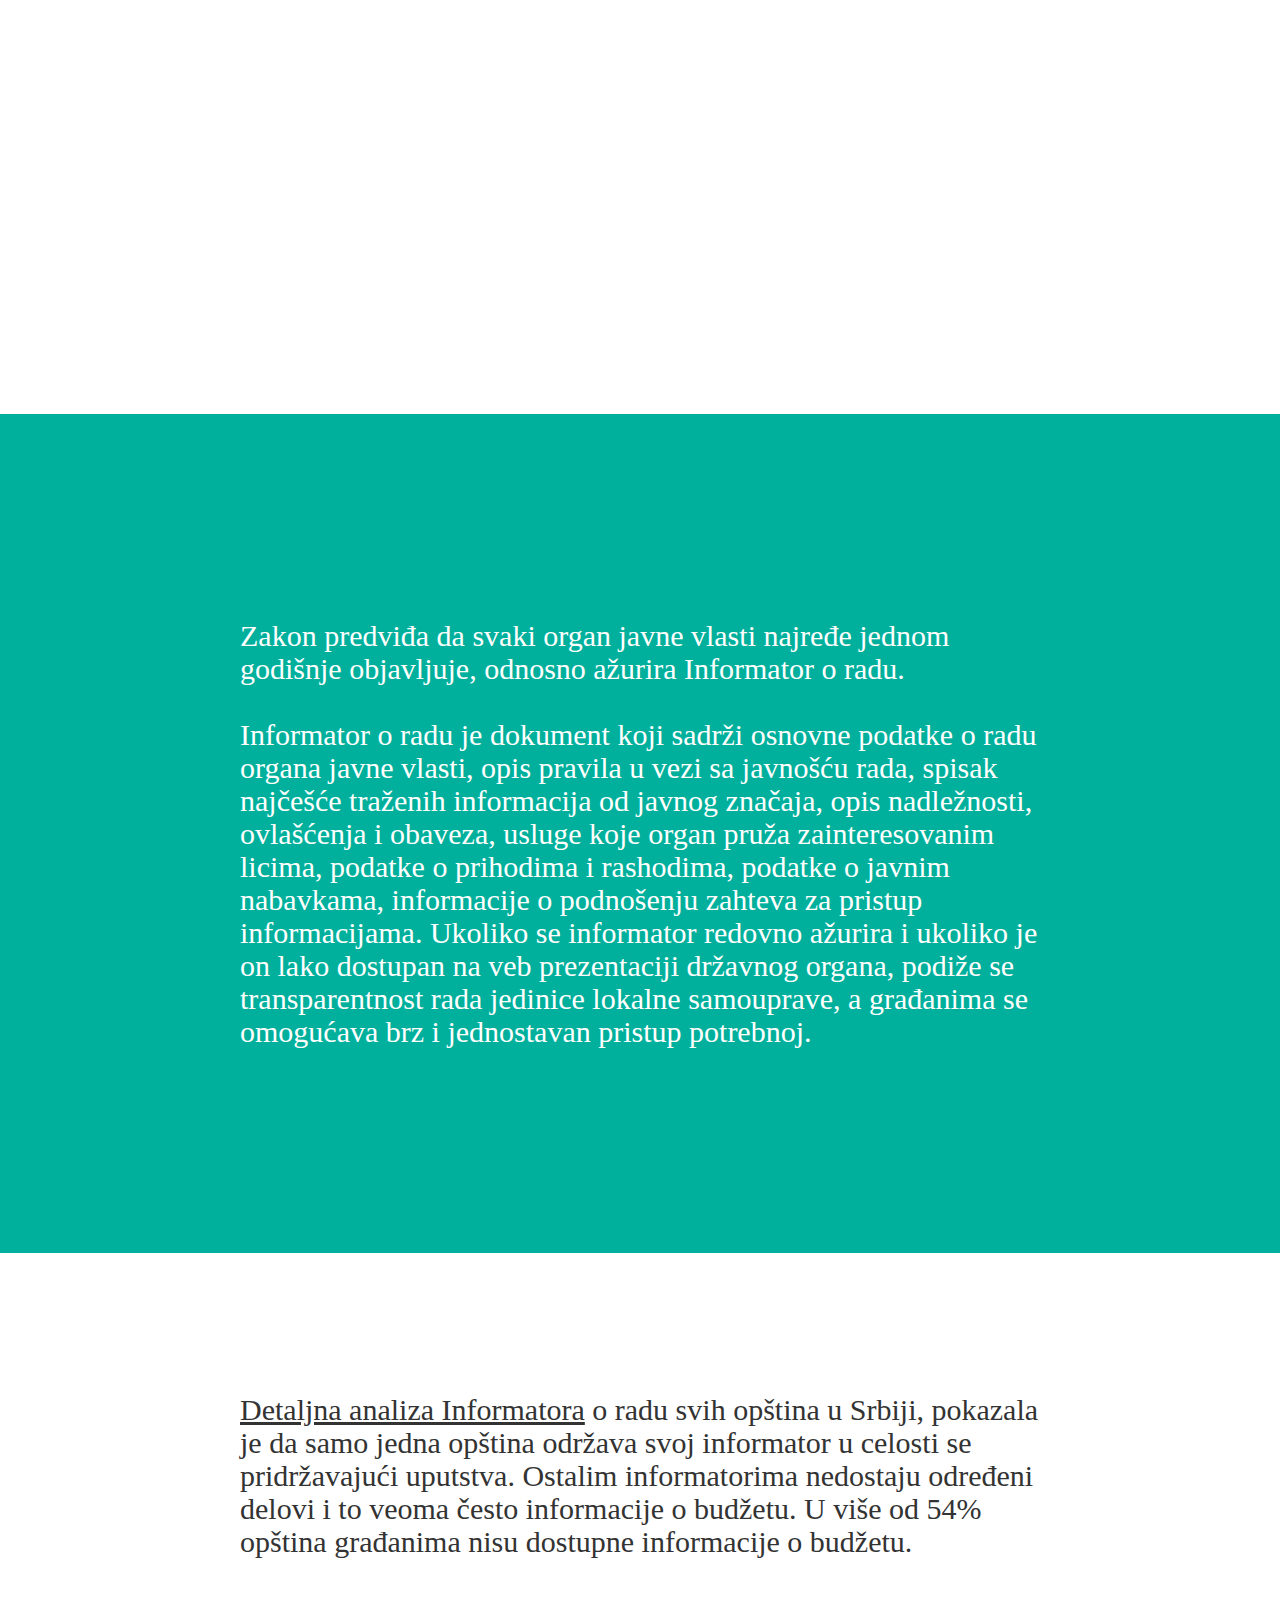
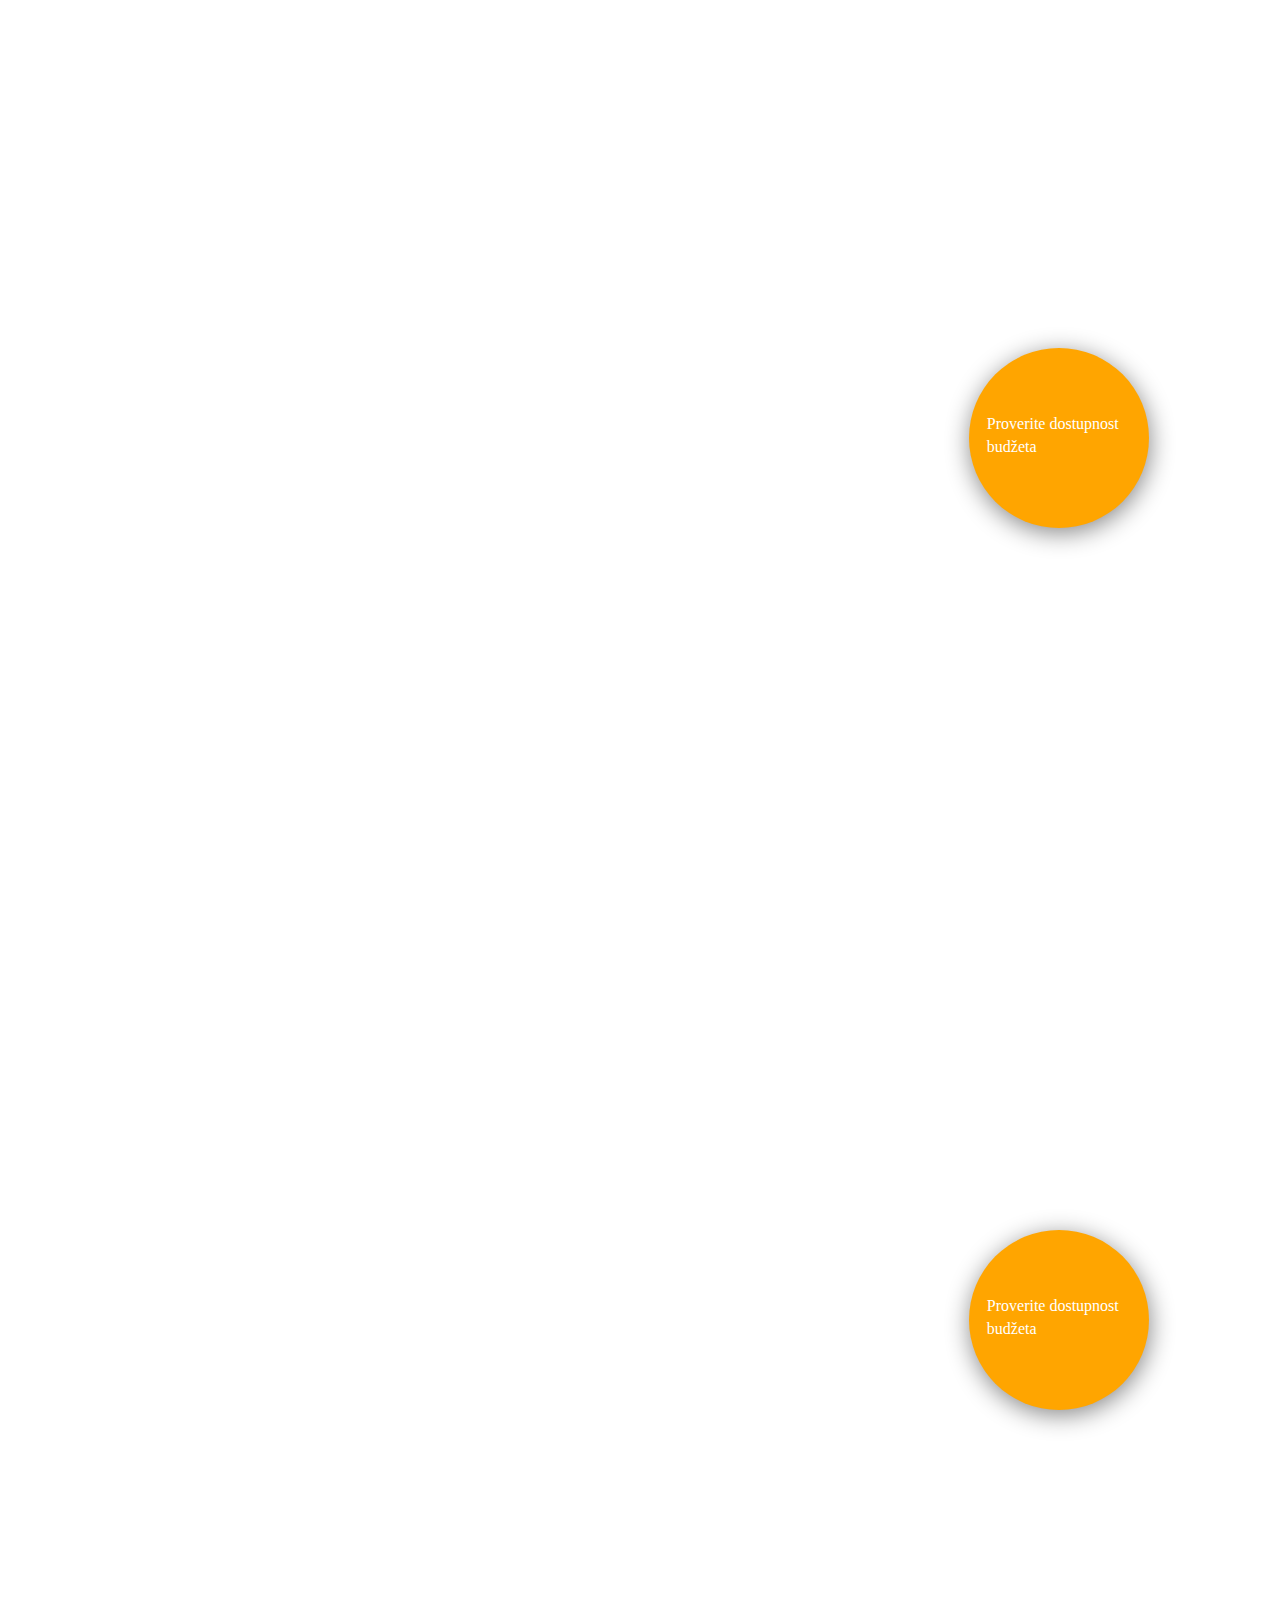
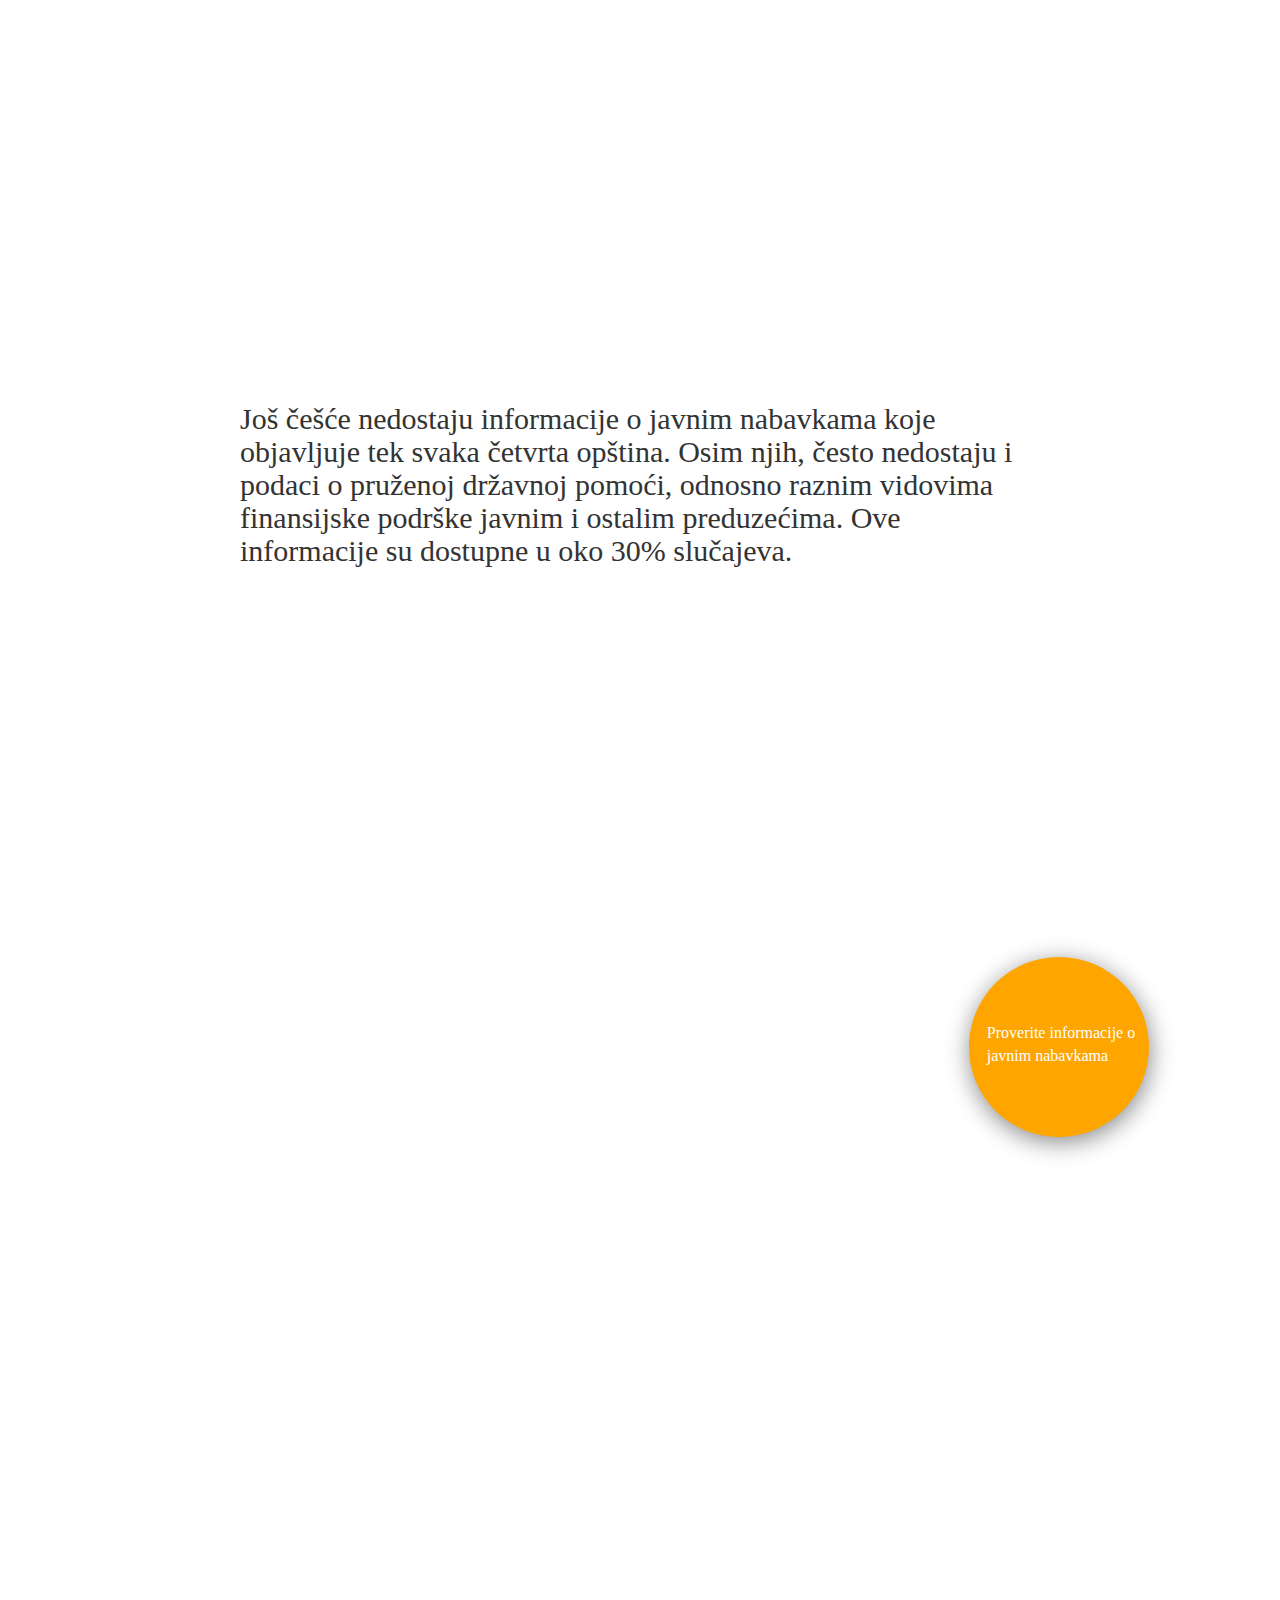
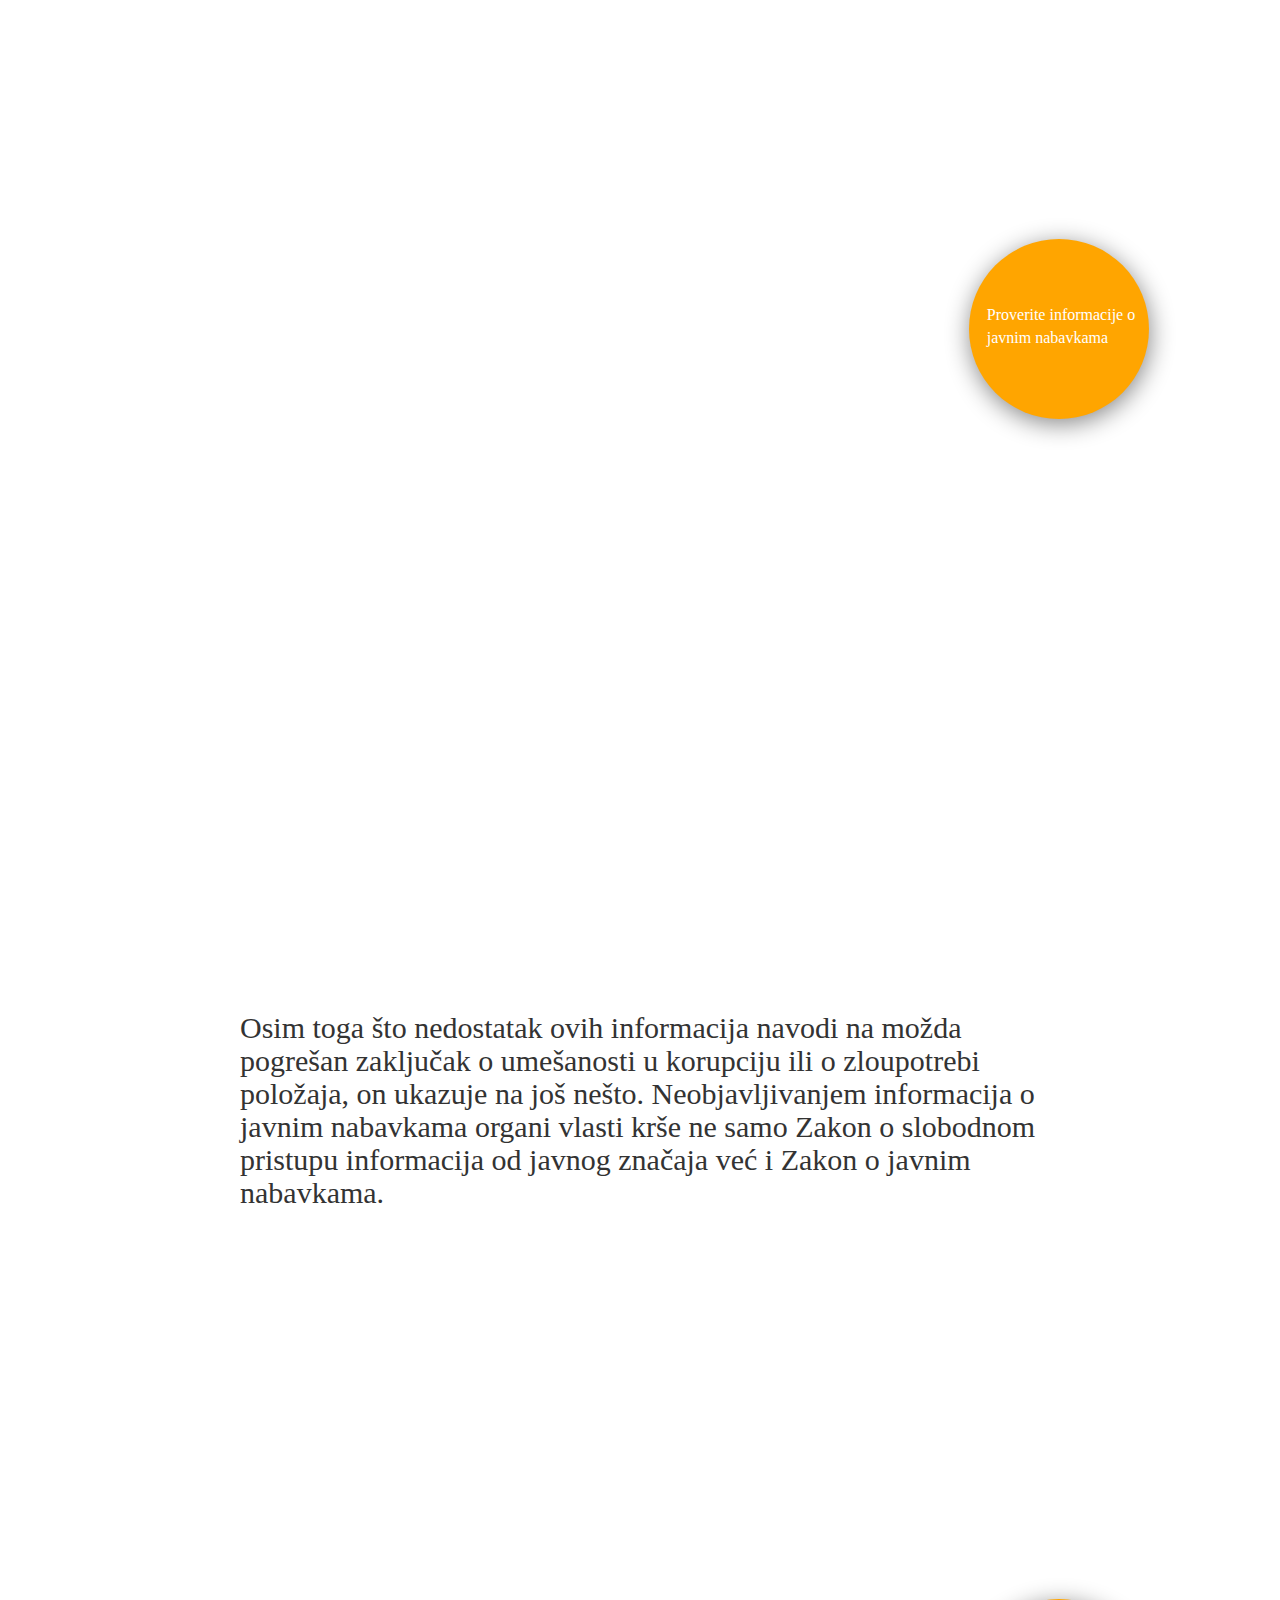
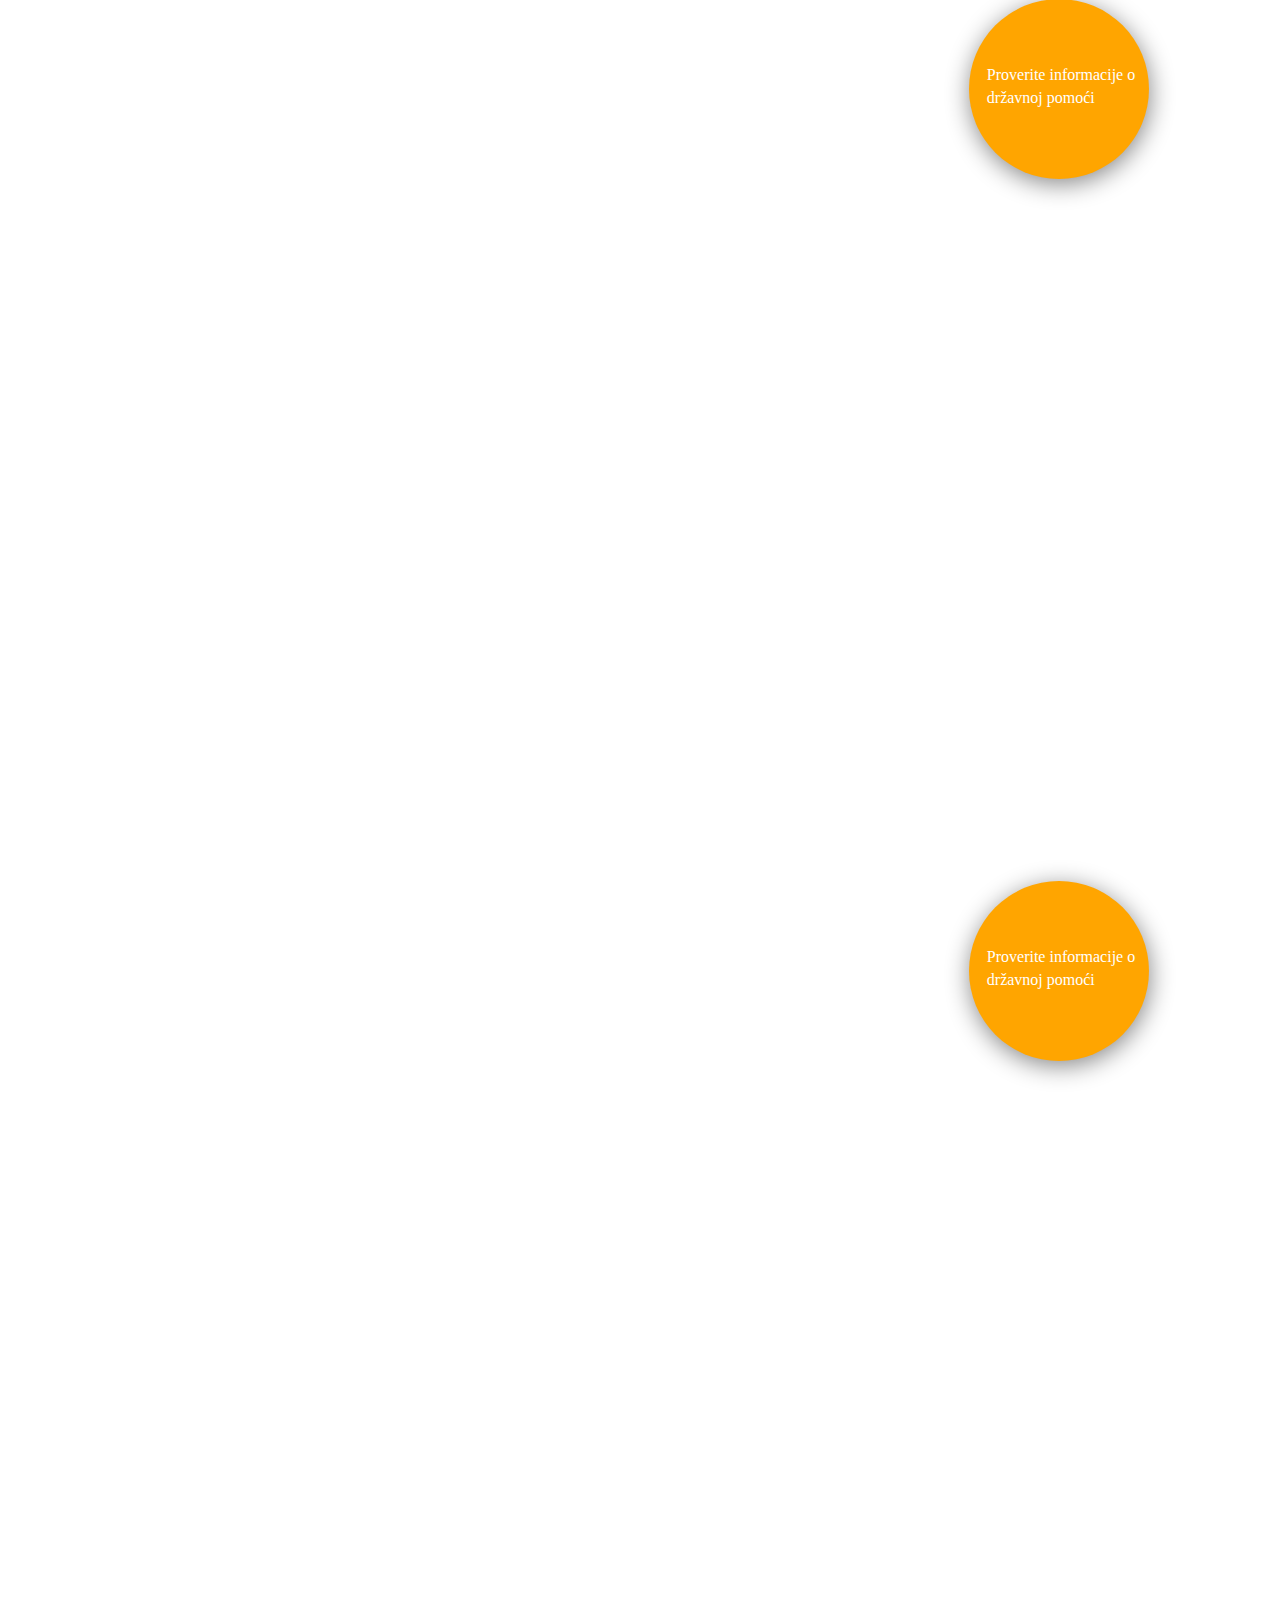
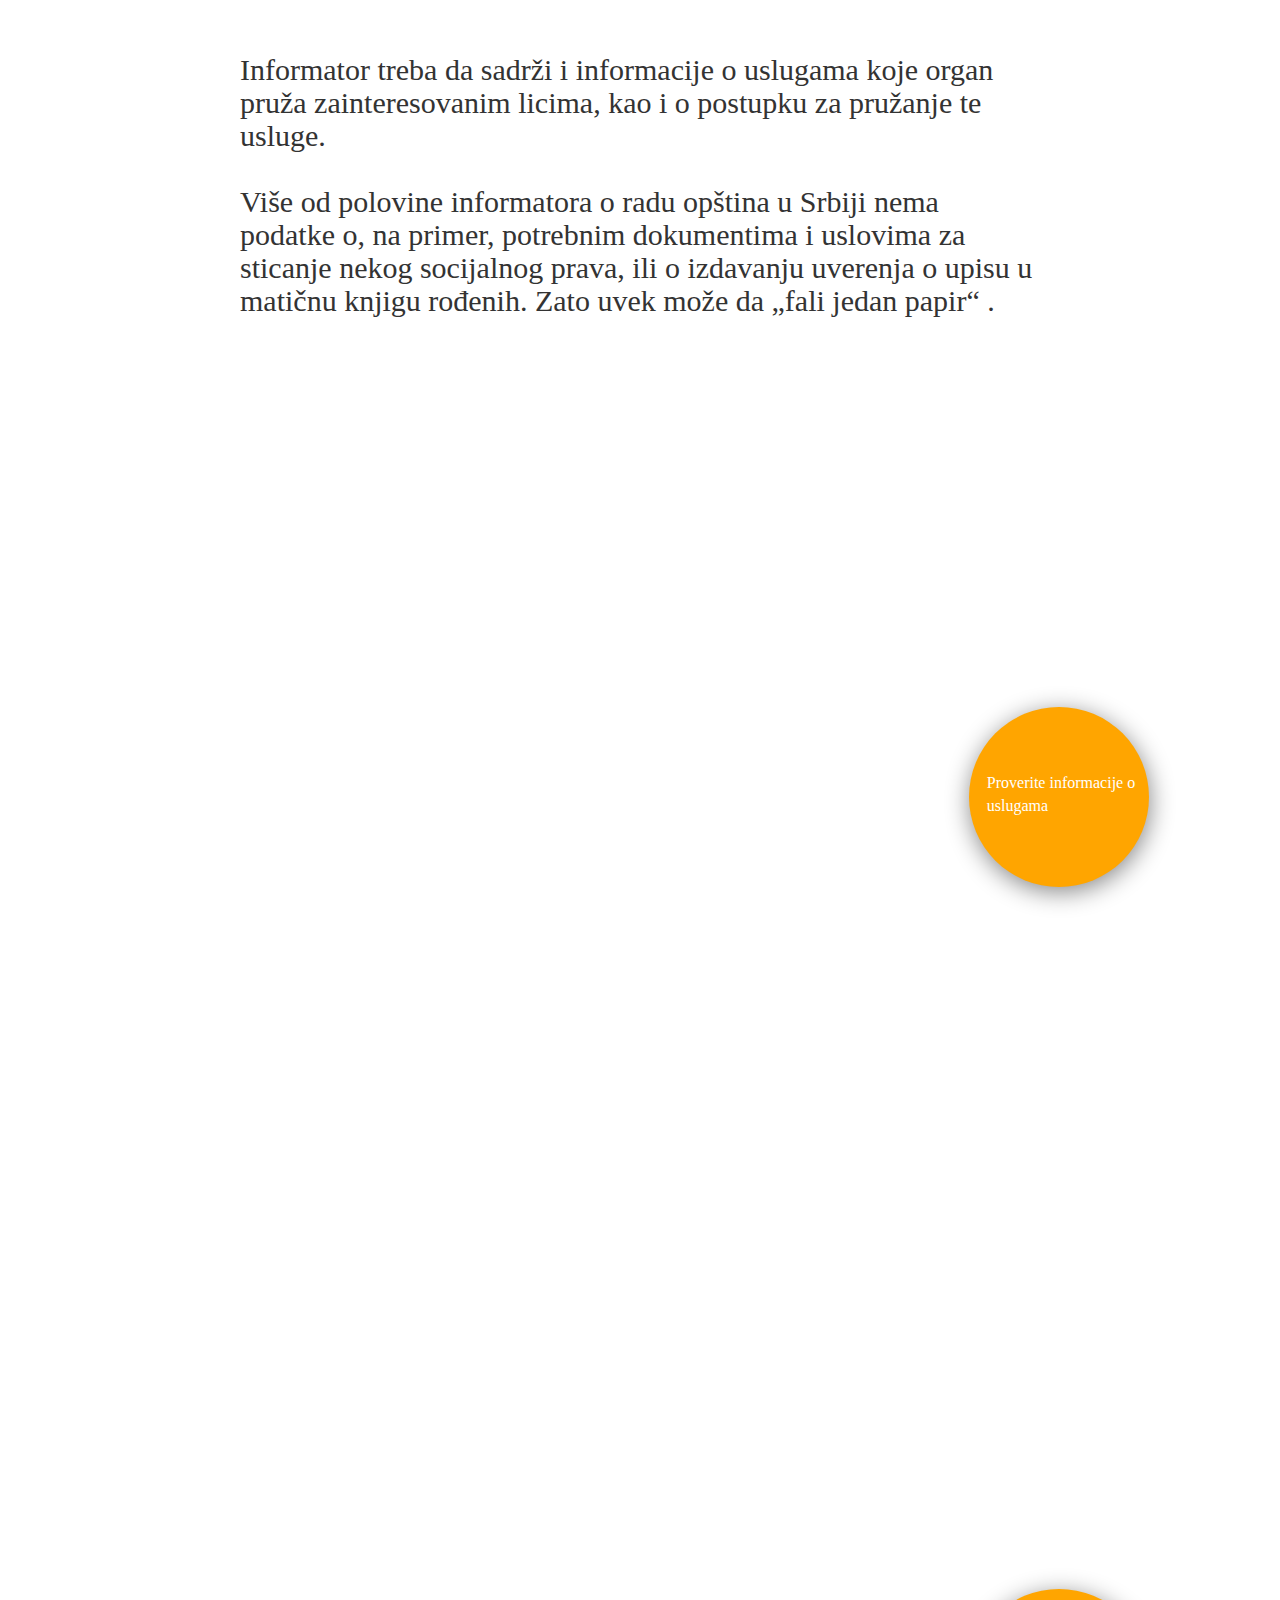
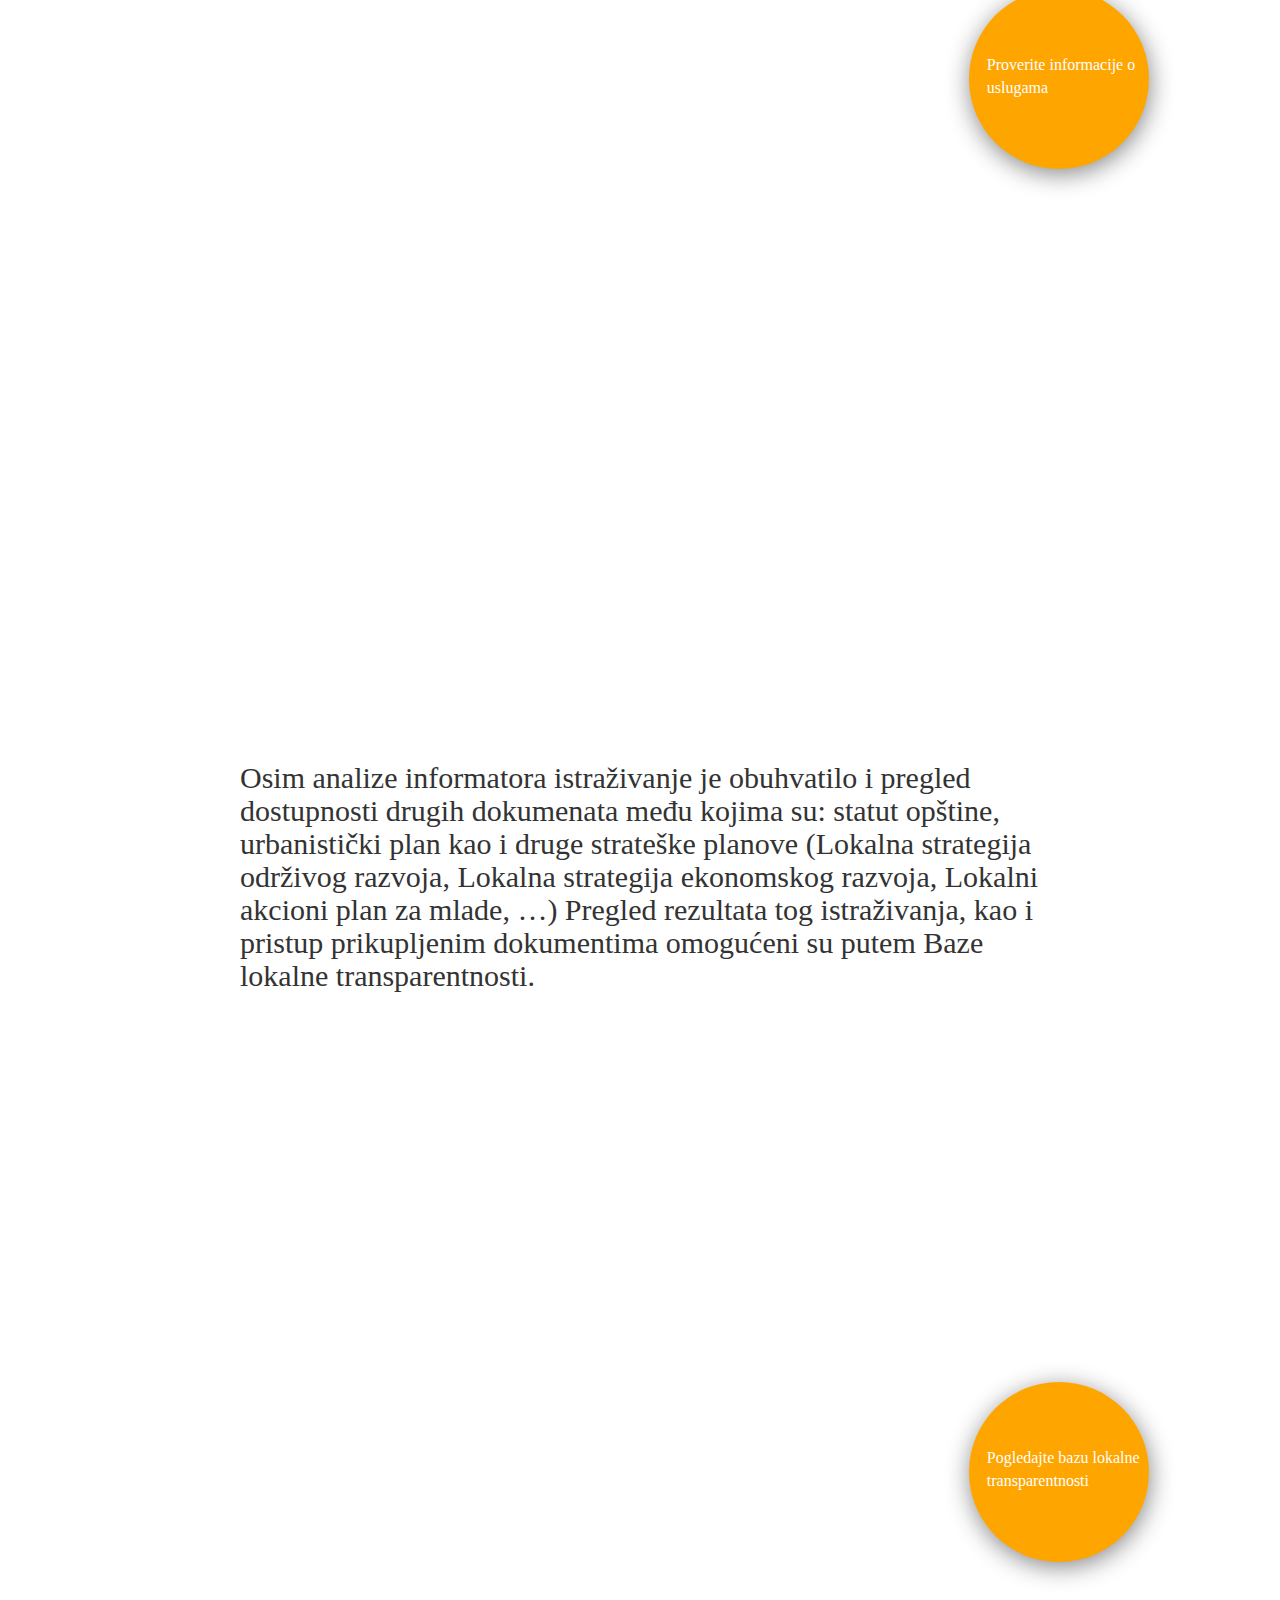
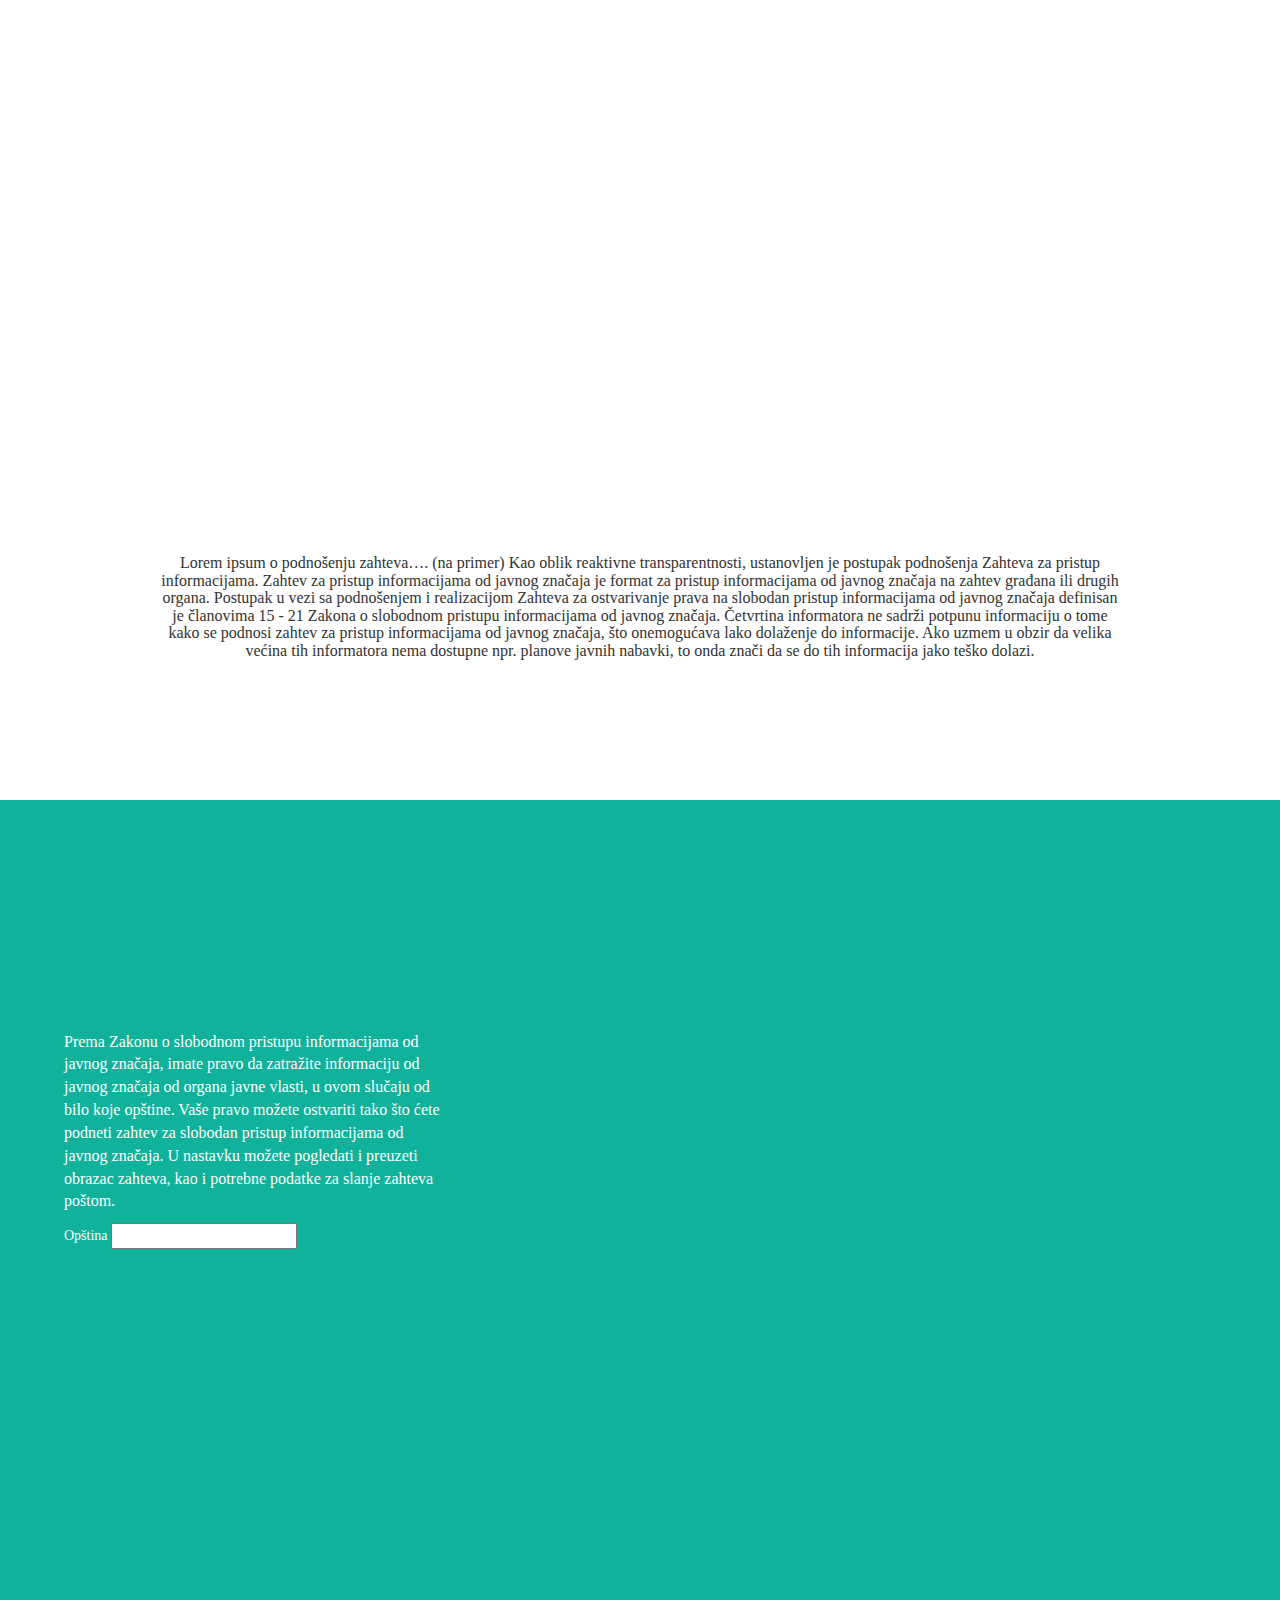
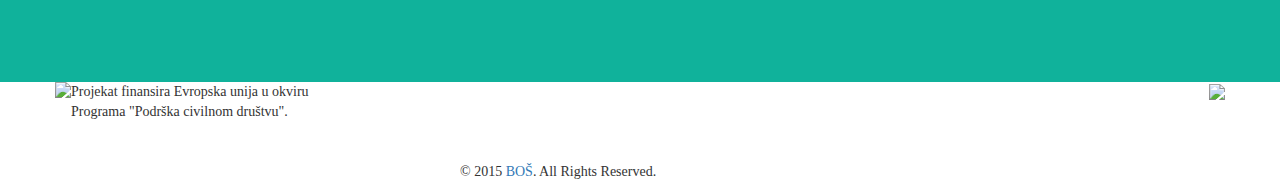
==== commit 8148a289: "sredjen meni, ubacene jos neke slicice" ====
--- a/index.html
+++ b/index.html
@@ -4,11 +4,13 @@
 <head>
     <meta http-equiv="Content-Type" content="text/html; charset=utf-8" />
     <title>Local Transparency Booster | LTB</title>
-    <link rel="stylesheet" href="css/style.css" />
-    <link rel="stylesheet" href="css/awesomplete.css">
     <script type="text/javascript" src="js/jquery-1.10.2.min.js"></script>
     <script src="https://cdnjs.cloudflare.com/ajax/libs/twitter-bootstrap/3.3.5/js/bootstrap.min.js"></script>
     <link rel="stylesheet" type="text/css" href="https://cdnjs.cloudflare.com/ajax/libs/twitter-bootstrap/3.3.5/css/bootstrap.min.css">
+
+    <link rel="stylesheet" href="css/awesomplete.css">
+    <link rel="stylesheet" href="css/style.css" />
+    
     <link rel="shortcut icon" href="css/logo16.jpg">
     <link rel="apple-touch-icon-precomposed" sizes="256x256" href="images/logo256.jpg">
     <script src="js/jszip-utils.min.js"></script>
@@ -41,7 +43,7 @@
 
     function uradi(params) {
         //izabrani + vrednost select boxa
-        
+
         var tempString = izabrani.opstina + ", " + izabrani.adresa + ", " + izabrani.telefon;
 
         var dateObj = new Date();
@@ -52,8 +54,8 @@
         params = params || {
             "opstinaSediste": tempString,
             "trazenaInformacija": $("#dokSelect").val(),
-            "danIMesec": day + "."+month+".",
-            "g": (year+"").slice(-1)
+            "danIMesec": day + "." + month + ".",
+            "g": (year + "").slice(-1)
         };
 
         loadFile("docs/template1.docx", function(err, content) {
@@ -88,7 +90,7 @@
 
                          
                     $(this).click(function() {
-                        $("#nav li a").removeClass("active");
+                        $(".nav li a").removeClass("active");
                         $(this).addClass('active');      
                         $('html, body').animate({
                             scrollTop: targetOffset
@@ -104,25 +106,61 @@
 </head>
 
 <body>
-    <header id="header">
-        <div class="content">
-            <div id="logo">
-                <a href="index.html#top">
-                    <img src="css/logo48.png" alt="">
-                </a>
-            </div>
-            <nav id="nav">
-                <ul>
-                    <li>Proverite:</li>
-                    <li><a href="#slide3" class="active" title="Next Section"> Informator</a></li>
-                    <li><a href="#slide7" title="Next Section">Budžet</a></li>
-                    <li><a href="#slide9" title="Next Section">Javne nabavke, državna pomoć</a></li>
-                    <li><a href="#slide13" title="Next Section">Usluge</a></li>
-                    <li><a href="about.html" title="Next Section">O projektu</a></li>
-                </ul>
-            </nav>
+    <header id="header" role="banner">
+        <div id="navbar" class="navbar navbar-default navbar-fixed-top">
+            <div class="container">
+                <div class="navbar-header">
+                 <a class="navbar-brand" href="index.html#slide1" style="height:80px;"><img src="css/logo48.png" alt=""></a>
+                    <button type="button" class="navbar-toggle" data-toggle="collapse" data-target=".navbar-collapse">
+                        <span class="sr-only">Toggle navigation</span>
+                        <span class="icon-bar"></span>
+                        <span class="icon-bar"></span>
+                        <span class="icon-bar"></span>
+                    </button>
+                    
+                </div>
+                <div class="collapse navbar-collapse">
+                    <ul class="nav navbar-nav ">
+                        
+                        <li>Proverite:</li>
+                        <li><a href="index.html#slide3" class="active" title="Next Section"> Informator</a></li>
+                        <li><a href="index.html#slide7" title="Next Section">Budžet</a></li>
+                        <li><a href="index.html#slide9" title="Next Section">Javne nabavke, državna pomoć</a></li>
+                        <li><a href="index.html#slide13" title="Next Section">Usluge</a></li>
+
+                        <li><a href="index.html#slide17" title="Next Section">Zahtev za informacije</a></li>
+                        
+                        <li class="dropdown ">
+                            <a href="#" class="dropdown-toggle" data-toggle="dropdown" role="button" aria-haspopup="true" aria-expanded="false"> Dijagrami </a>
+                            <ul class="dropdown-menu">
+                                <li><a target="_blank" href="http://test.bos.rs/pages/dokumenta.html">Analiza informatora</a>
+                                </li>
+                                <li role="separator" class="divider"></li>
+                                <li><a target="_blank" href="http://test.bos.rs/pages/budzet.html">Informacije o budžetu</a>
+                                </li>
+                                <li role="separator" class="divider"></li>
+                                <li><a target="_blank" href="http://test.bos.rs/pages/nabavke.html">Informacije o javnim nabavkama</a>
+                                </li>
+                                <li role="separator" class="divider"></li>
+                                <li><a target="_blank" href="http://test.bos.rs/pages/pomoc.html">Informacije o državnoj  pomoći</a>
+                                </li>
+                                <li role="separator" class="divider"></li>
+                                <li><a target="_blank" href="http://test.bos.rs/pages/usluge.html">Informacije o uslugama</a>
+                                </li>
+                                <li role="separator" class="divider"></li>
+                                 <li><a target="_blank" href="http://test.bos.rs/pages/stupci.html">Baza lokalne transparentnosti</a>
+                                </li>
+                            </ul>
+
+                        </li>
+                        <li><a href="about.html" title="Next Section">O projektu</a></li>
+                       
+                    </ul>
+                </div>
+            </div>
         </div>
     </header>
+
     <div id="slide1" class="slide slide-img">
         <div id="logoTraka"> </div>
     </div>
@@ -137,7 +175,7 @@
     </div>
     <div id="slide3" class="slide slide-img">
         <div class="content">
-            <a target="_blank" href="">
+            <a target="_blank" href="http://test.bos.rs/pages/dokumenta.html">
                 <div class="krug"> Pregled opštinskih informatora o radu </div>
             </a>
         </div>
@@ -275,15 +313,14 @@
         <div class="content">
             <p> Prema Zakonu o slobodnom pristupu informacijama od javnog značaja, imate pravo da zatražite informaciju od javnog značaja od organa javne vlasti, u ovom slučaju od bilo koje opštine. Vaše pravo možete ostvariti tako što ćete podneti zahtev za slobodan pristup informacijama od javnog značaja. U nastavku možete pogledati i preuzeti obrazac zahteva, kao i potrebne podatke za slanje zahteva poštom. </p>
             <div>
-                <span>Opština
-                    <input type="text" id="opstinaInput" name="opstina">
-                </span>
+                <span>Opština</span> 
+                <input type="text" id="opstinaInput" name="opstina">
                 <br>
-                <span id="dokSpan" class="hidden">Dokument
-                    <select name="dokument" id="dokSelect" ></select>
-                </span>
-            </div>
-            <img src="./img/zahtev1.png" alt="">
+                <span id="dokSpan" class="hidden">Dokument</span>
+                <select  name="dokument" id="dokSelect" class="hidden"></select>
+            </div>
+            <div class="zahtevSlika"></div>
+            <!-- <img src="./img/zahtev.jpg" alt=""> -->
             <button id="zahtevBtn" class="hidden" onclick="uradi()">Preuzmite zahtev</button>
         </div>
     </div>
@@ -325,10 +362,14 @@
                 list: lista
             })
 
+            //window.location.search.replace("?", ""); //prosledjeni parametri
+
             $("#opstinaInput").on("awesomplete-select", function(ev) {
 
 
                 $("#dokSpan").removeClass('hidden');
+                $("#dokSelect").removeClass('hidden');
+                
                 //ovde mi trebaju dokumenta koje imaju jedinice
                 var unos = ev.originalEvent.text.toLowerCase();
                 var opstinaParams = podaci.filter(function(el) {
--- a/css/style.css
+++ b/css/style.css
@@ -88,13 +88,45 @@
 /*= HEADER & NAVIGATION
 --------------------------------------------------------*/
 
-#header {
+
+/* */
+
+
+/* #header , */
+
+#navbar {
     width: 100%;
-    background: url('../img/header-bg.png');
-    height: 80px;
+    /* background: url('../img/header-bg.png'); */
+    background-color: rgba(0, 0, 0, 0.72);
+    height: 70px;
     position: fixed;
     margin-top: 5px;
     z-index: 100;
+    border-color: rgba(44, 41, 38, 0);
+    /* override bootstrapa */
+}
+
+@media screen and (max-width: 768px) {
+    #navbar > .container {
+        background-color: rgba(0, 0, 0, 0.72);
+    }
+    #navbar {
+        background-color: rgba(0, 0, 0, 0);
+    }
+    .navbar-toggle {
+        margin-top: 20px;
+    }
+    .navbar-default .navbar-nav .open .dropdown-menu>li>a {
+        color: #fff;
+        opacity: 0.6;
+        font-size: 16px;
+        text-decoration: none;
+        padding-top: 20px;
+    }
+    .navbar-default .navbar-nav .open .dropdown-menu>li>a:hover {
+        color: #fff;
+        opacity: 1;
+    }
 }
 
 #nav {
@@ -131,20 +163,41 @@
     padding-left: 21px;
 }
 
-#nav li a {
+#navbar > div > div.collapse.navbar-collapse > ul > li:nth-child(1) {
+    color: #fff;
+    opacity: 1;
+    font-size: 16px;
+    text-decoration: none;
+    padding: 20px;
+}
+
+.navbar-default .navbar-nav>li>a:focus, .navbar-default .navbar-nav>li>a:hover {
+        color: white;
+    background-color: transparent;
+}
+
+
+/* #nav li a, */
+
+.navbar-brand {
+    margin-top: -5px
+}
+
+.navbar-default .navbar-nav>li>a {
     color: #fff;
     opacity: 0.6;
     font-size: 16px;
     text-decoration: none;
-}
-
-#nav li a.active {
+    padding-top: 20px;
+}
+
+.navbar-default .navbar-nav>li>a.active {
     color: #fff;
     opacity: 1;
     border-bottom: 2px solid #fff;
 }
 
-#nav li a:hover {
+.navbar-default .navbar-nav>li>a:hover {
     color: #fff;
     opacity: 1;
 }
@@ -368,36 +421,52 @@
 }
 
 #slide15 {
-    background: url(../img/stupci.png) 50% 0 no-repeat fixed;
+    background: url(../img/monitor.jpg) 50% 0 no-repeat fixed;
     margin: 0 auto;
     padding: 250px 0;
     background-size: cover;
 }
 
 #slide17 {
-    background: url(../img/no1.jpg) 50% 0 no-repeat fixed;
-    margin: 0 auto;
-    background-size: cover;
-    color:black;
-}
-
-#slide17 button{
+   background: url(../img/zahtev.jpg) 50% 86% no-repeat fixed;
+    margin: 0 auto;
+    background-size: 86%;
+    color: black;
+    background-color: #10B29B;
+}
+
+/* .zahtevSlika{
+  background: url(../img/zahtev.jpg) 50% 0 no-repeat;
+    margin: 0 auto;
+        height: 60vh;
+    background-size: cover;
+} */
+
+#slide17 button {
     font-size: 20px;
-    
-    display: block;
-    margin-left: 35%;
+    display: block;    
     margin-top: 15px;
 }
-#slide17 input{
-    color:black;
+
+#slide17 input {
+    color: black;
+}
+
+#slide17 div>span {
+    color: white;
 }
 
 #slide17 p {
-    color:white;
-    font-size: 16px;
-}
-
-#slide17 img{
+    color: white;
+    font-size: 16px;    
+    width: 40%;
+    margin-top: 10%;
+}
+#slide17 .content{
+    margin-left: 5%;
+}
+
+#slide17 img {
     height: 60vh;
     margin-left: 15%;
 }
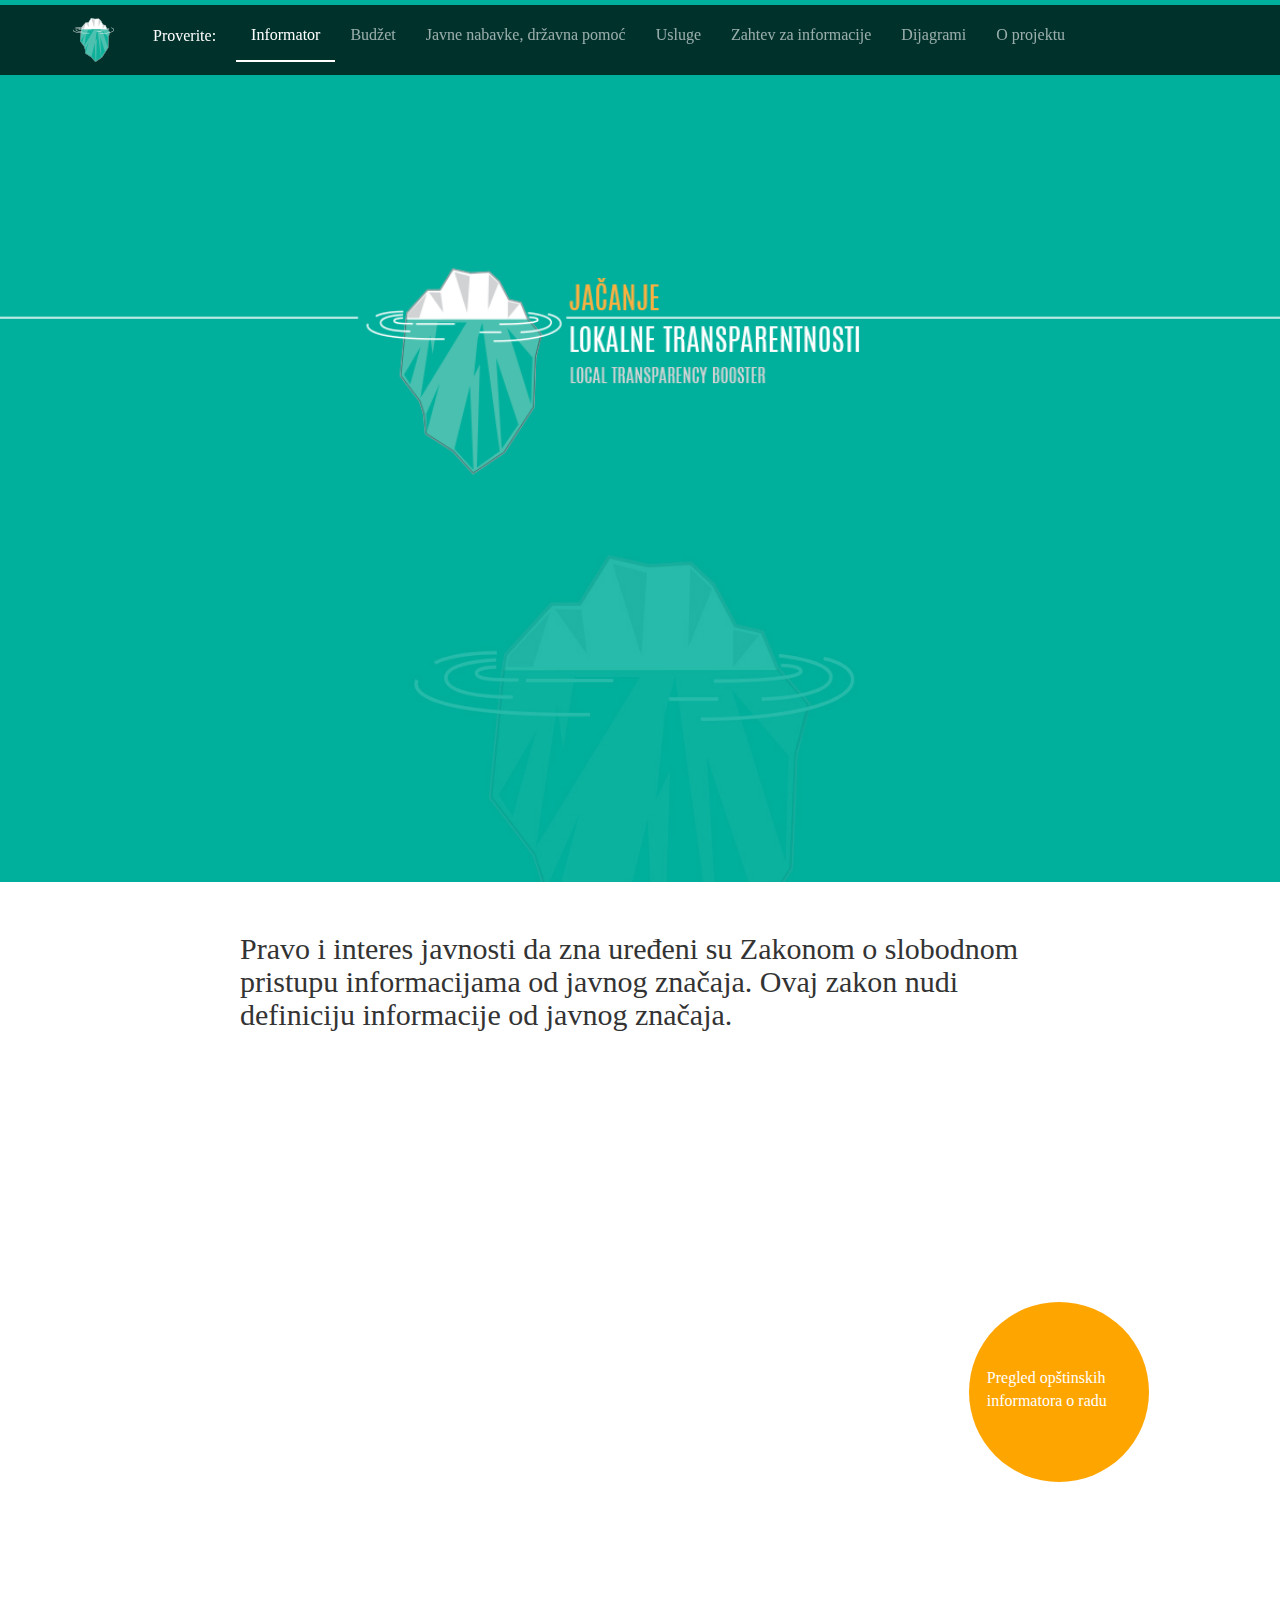
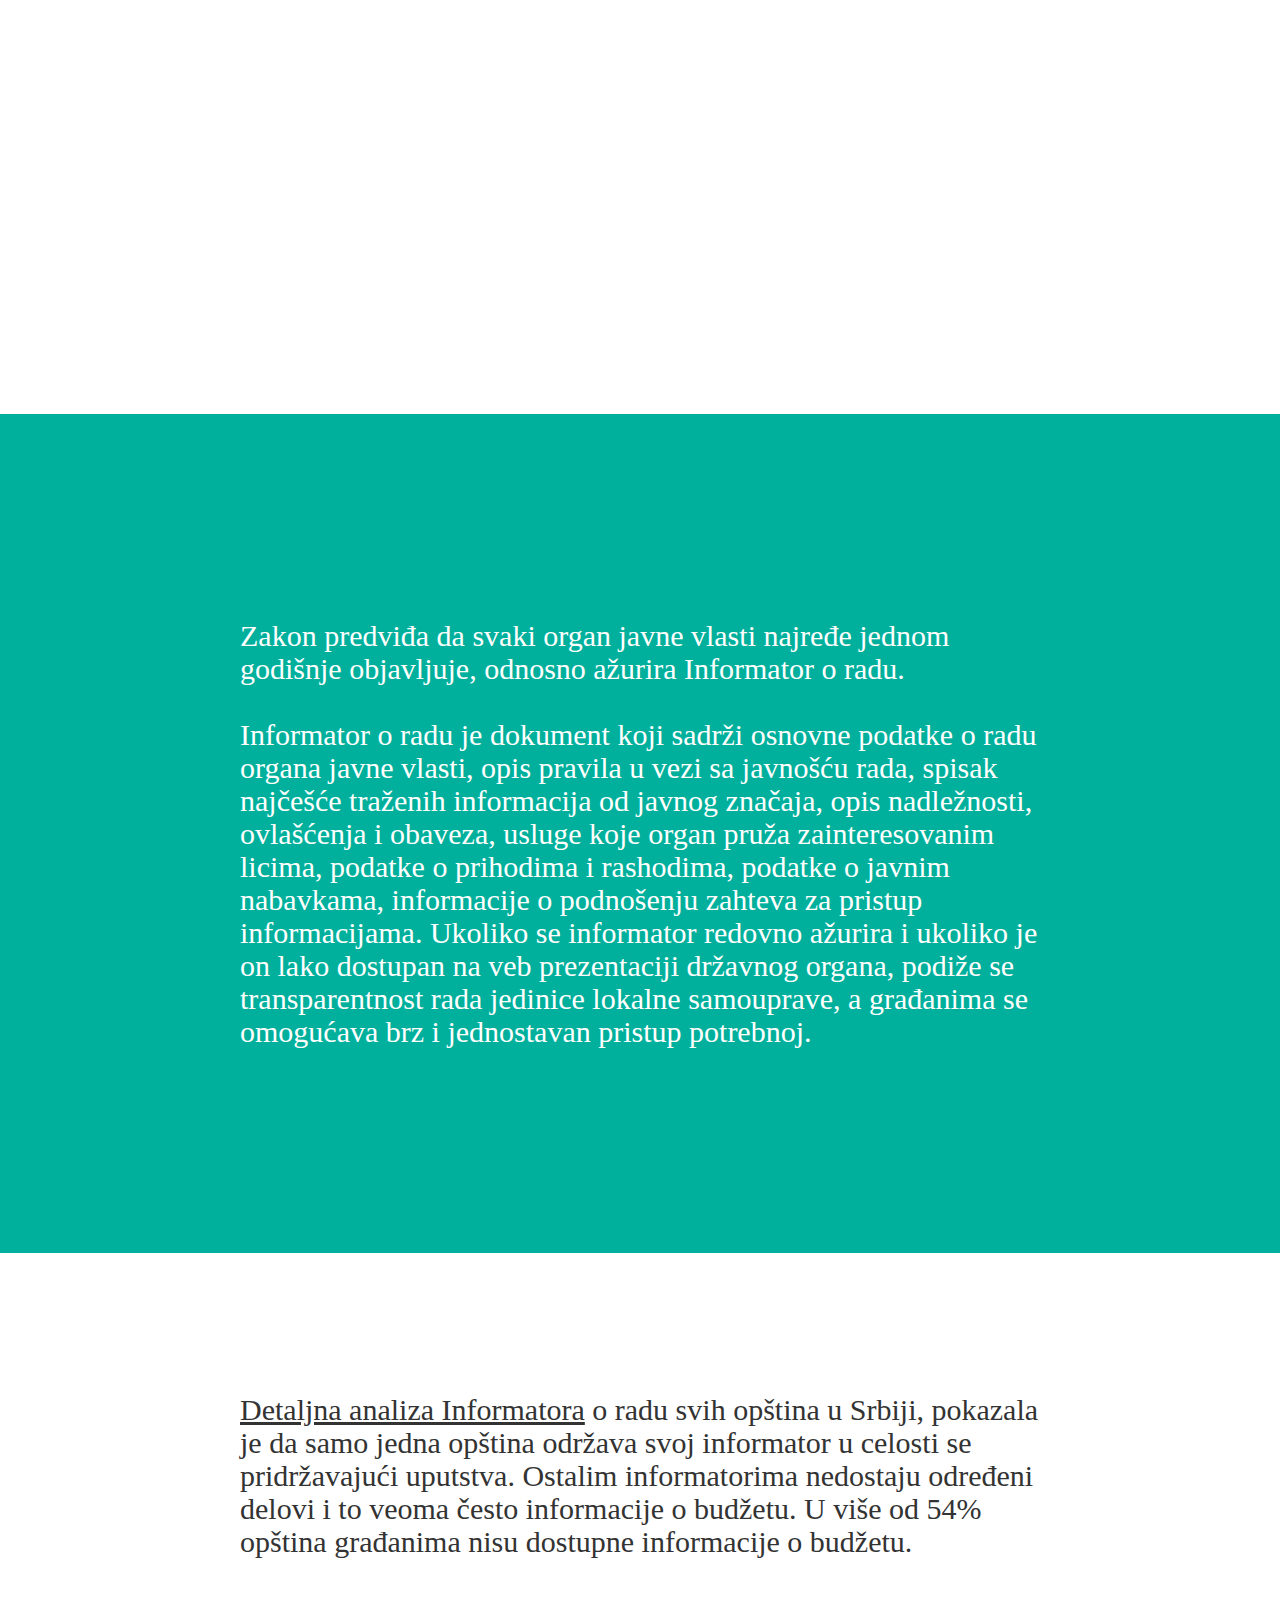
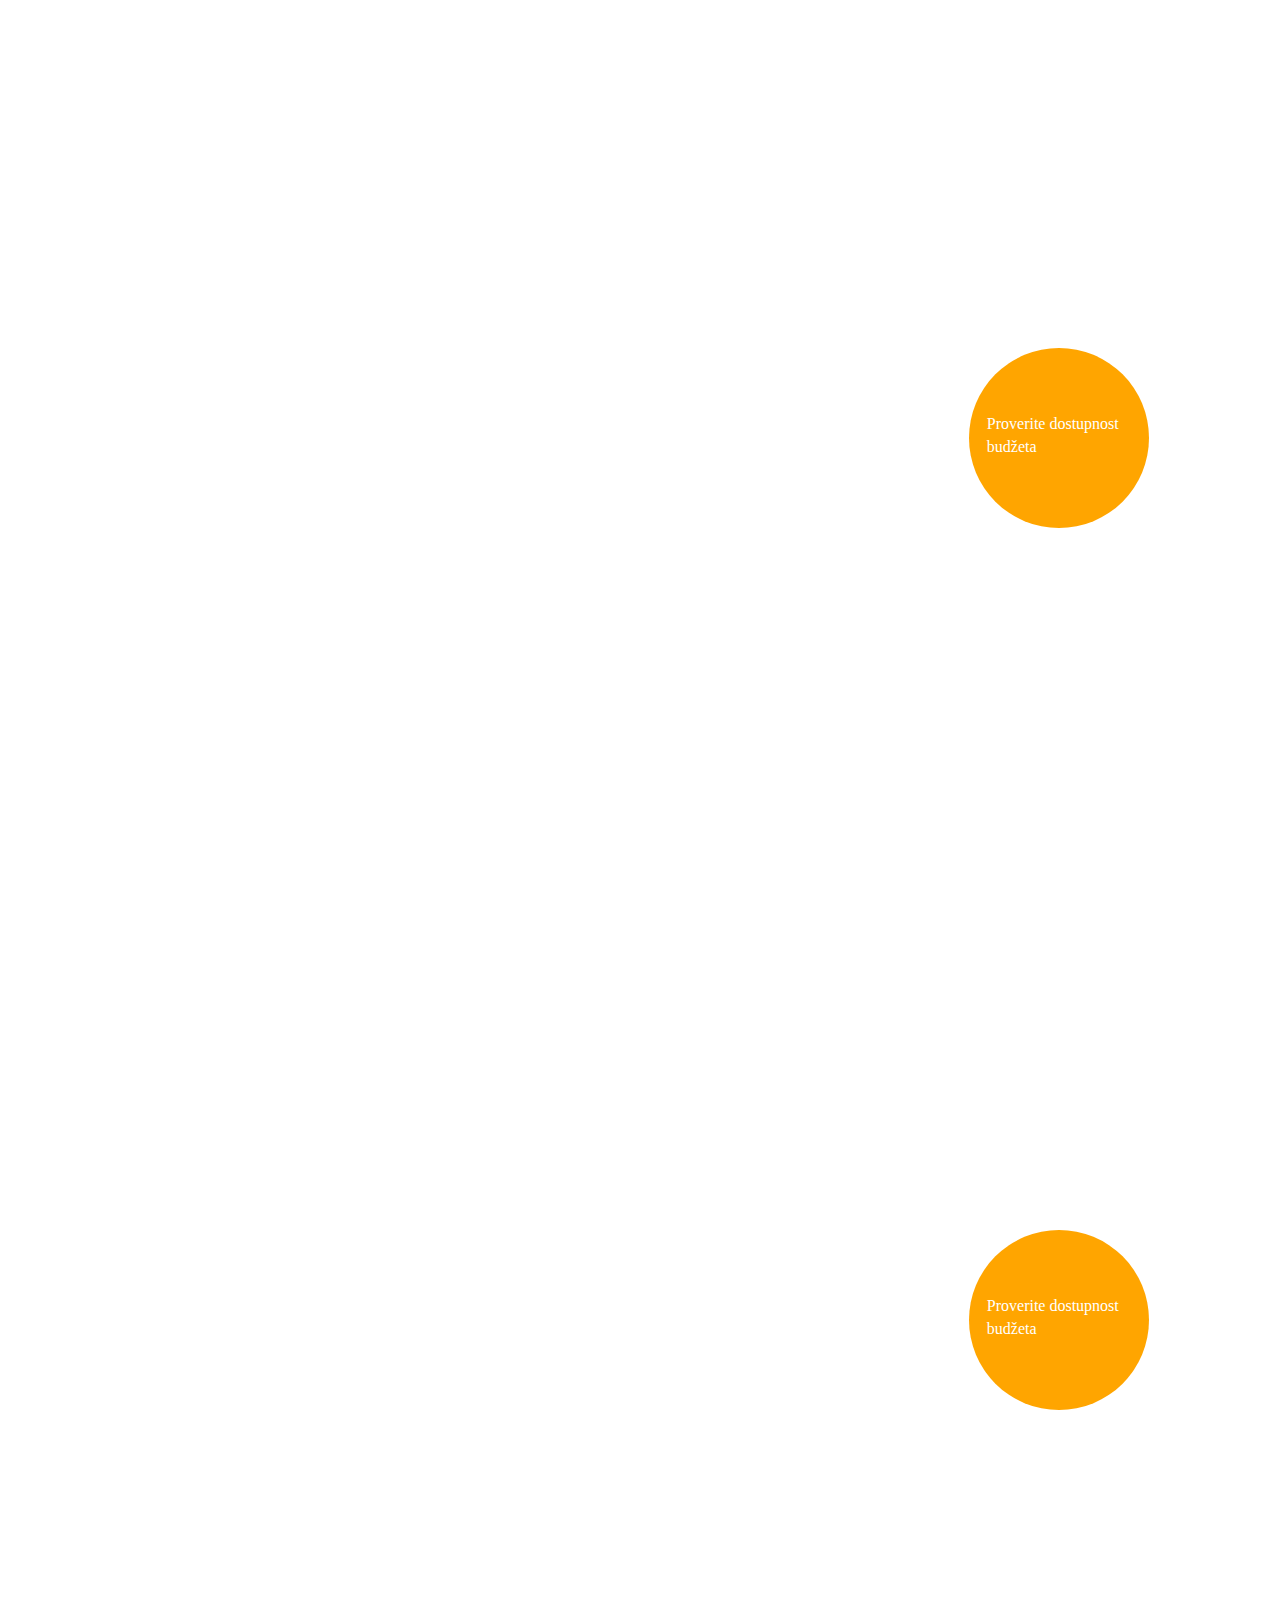
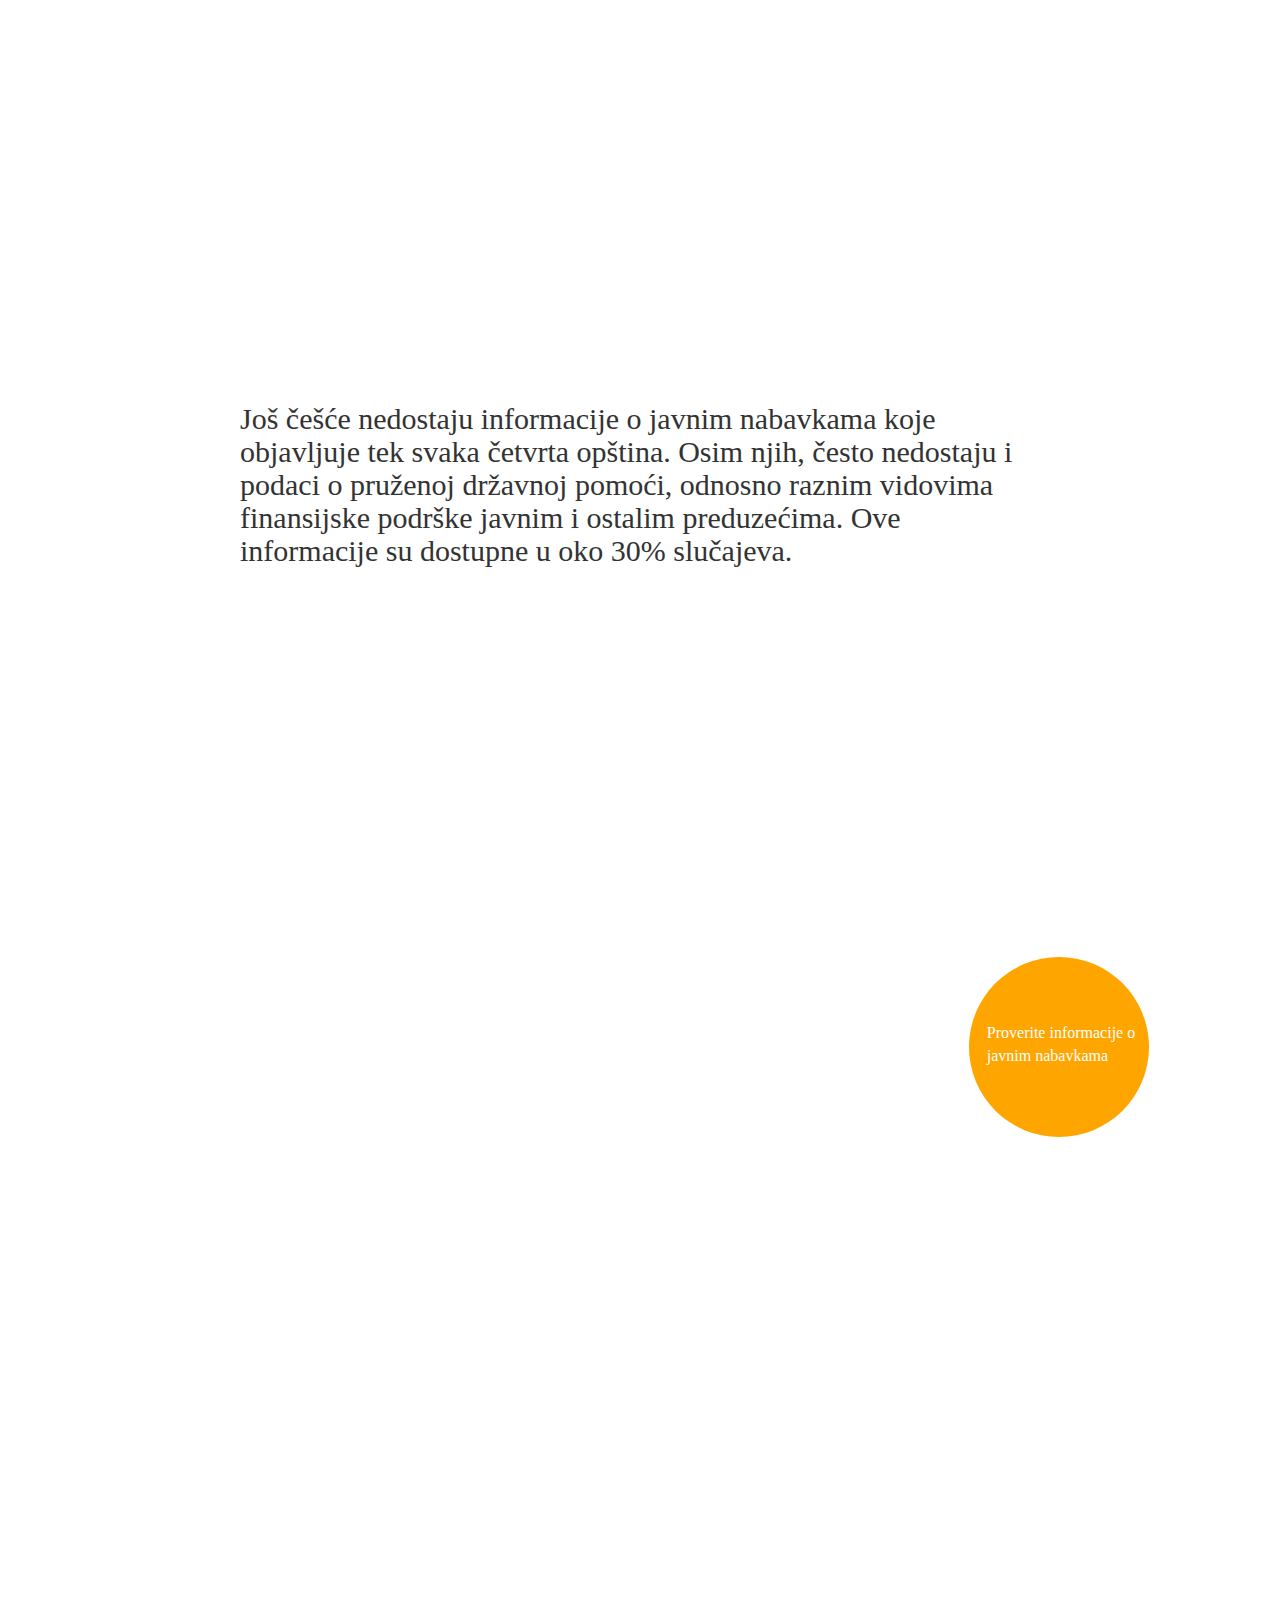
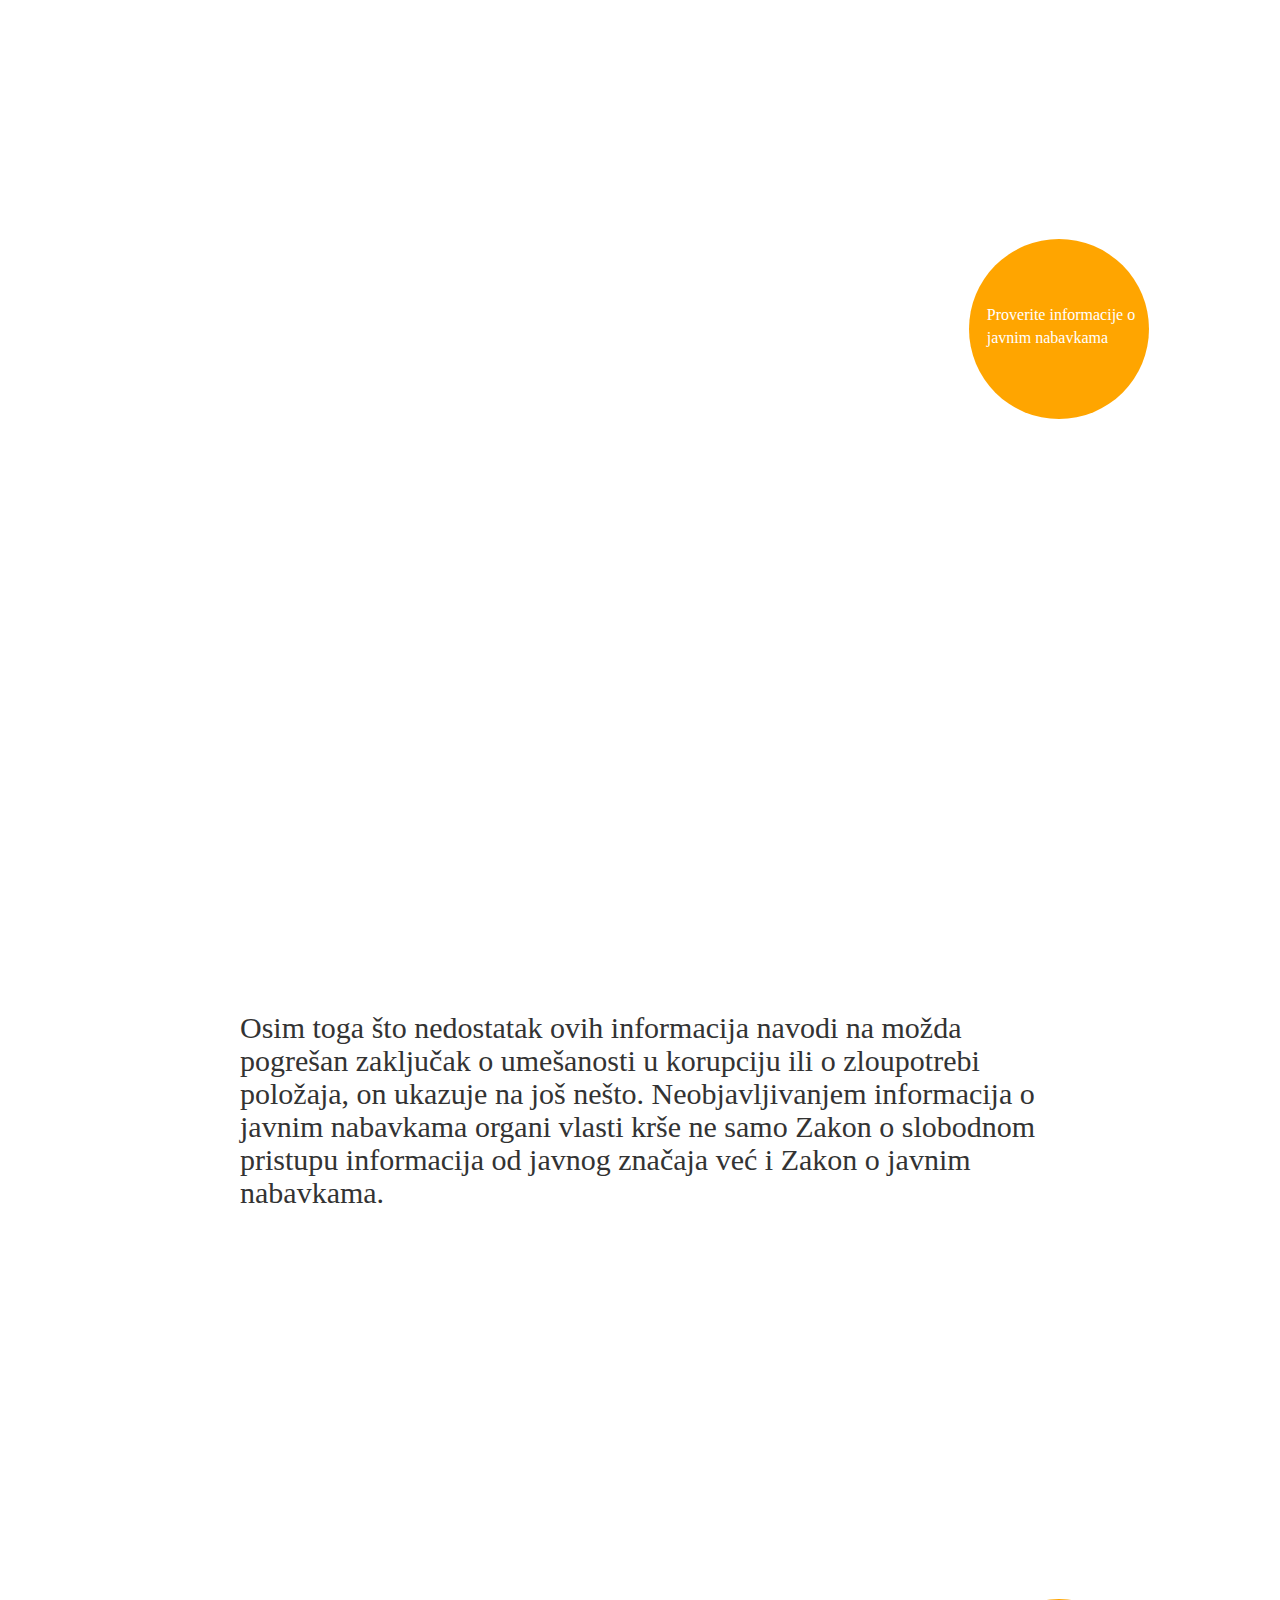
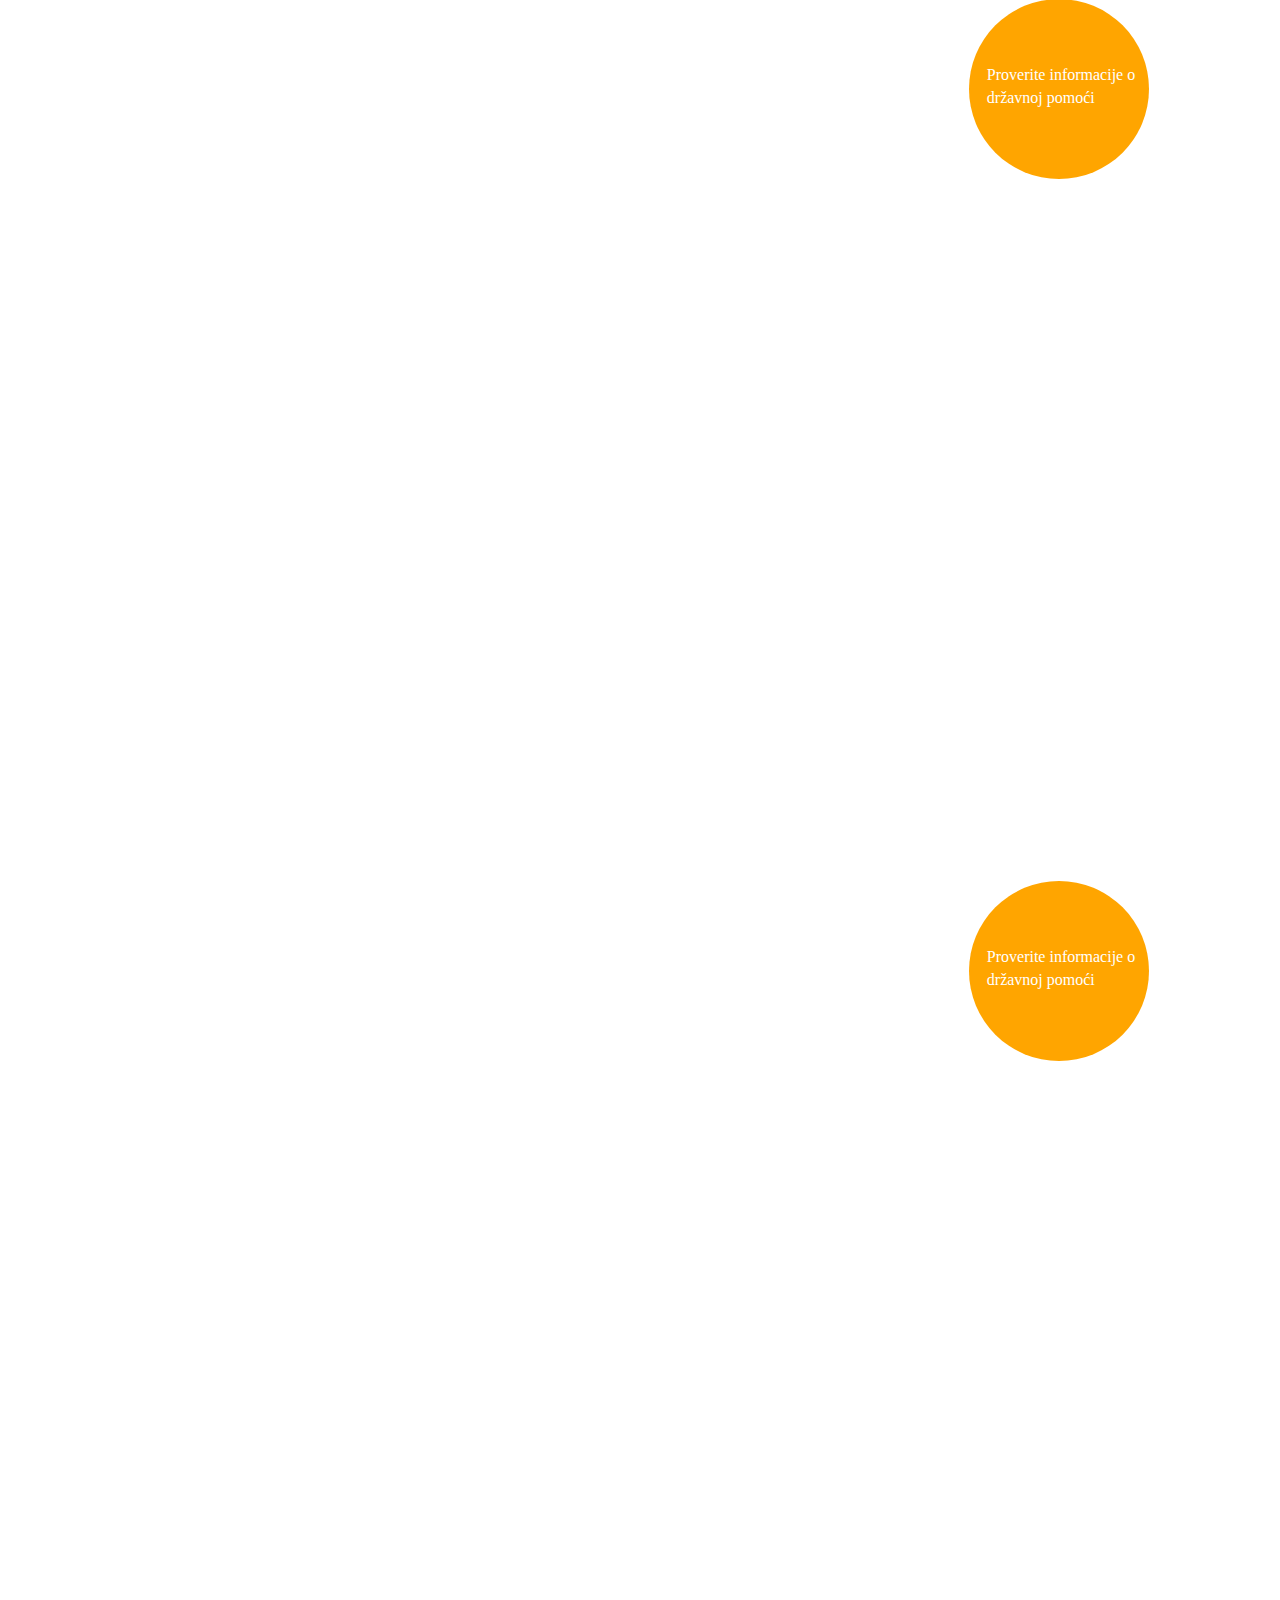
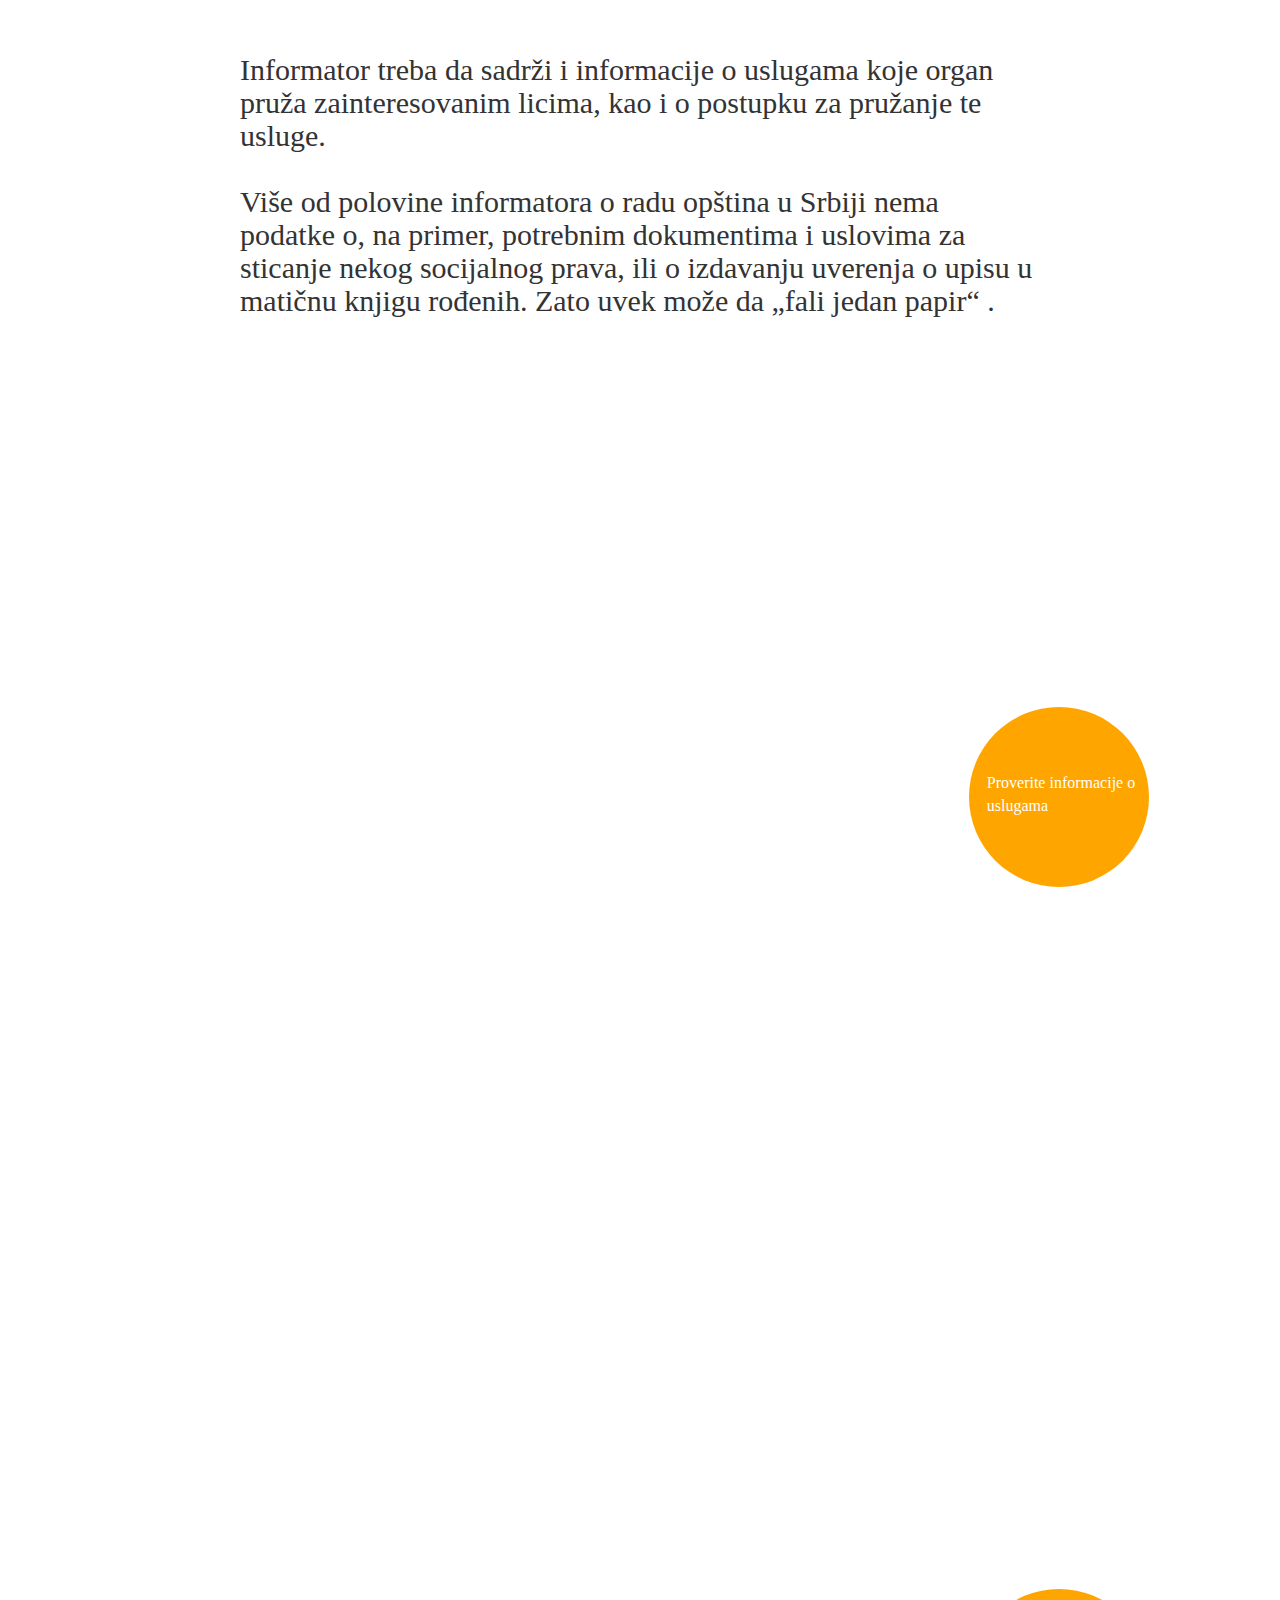
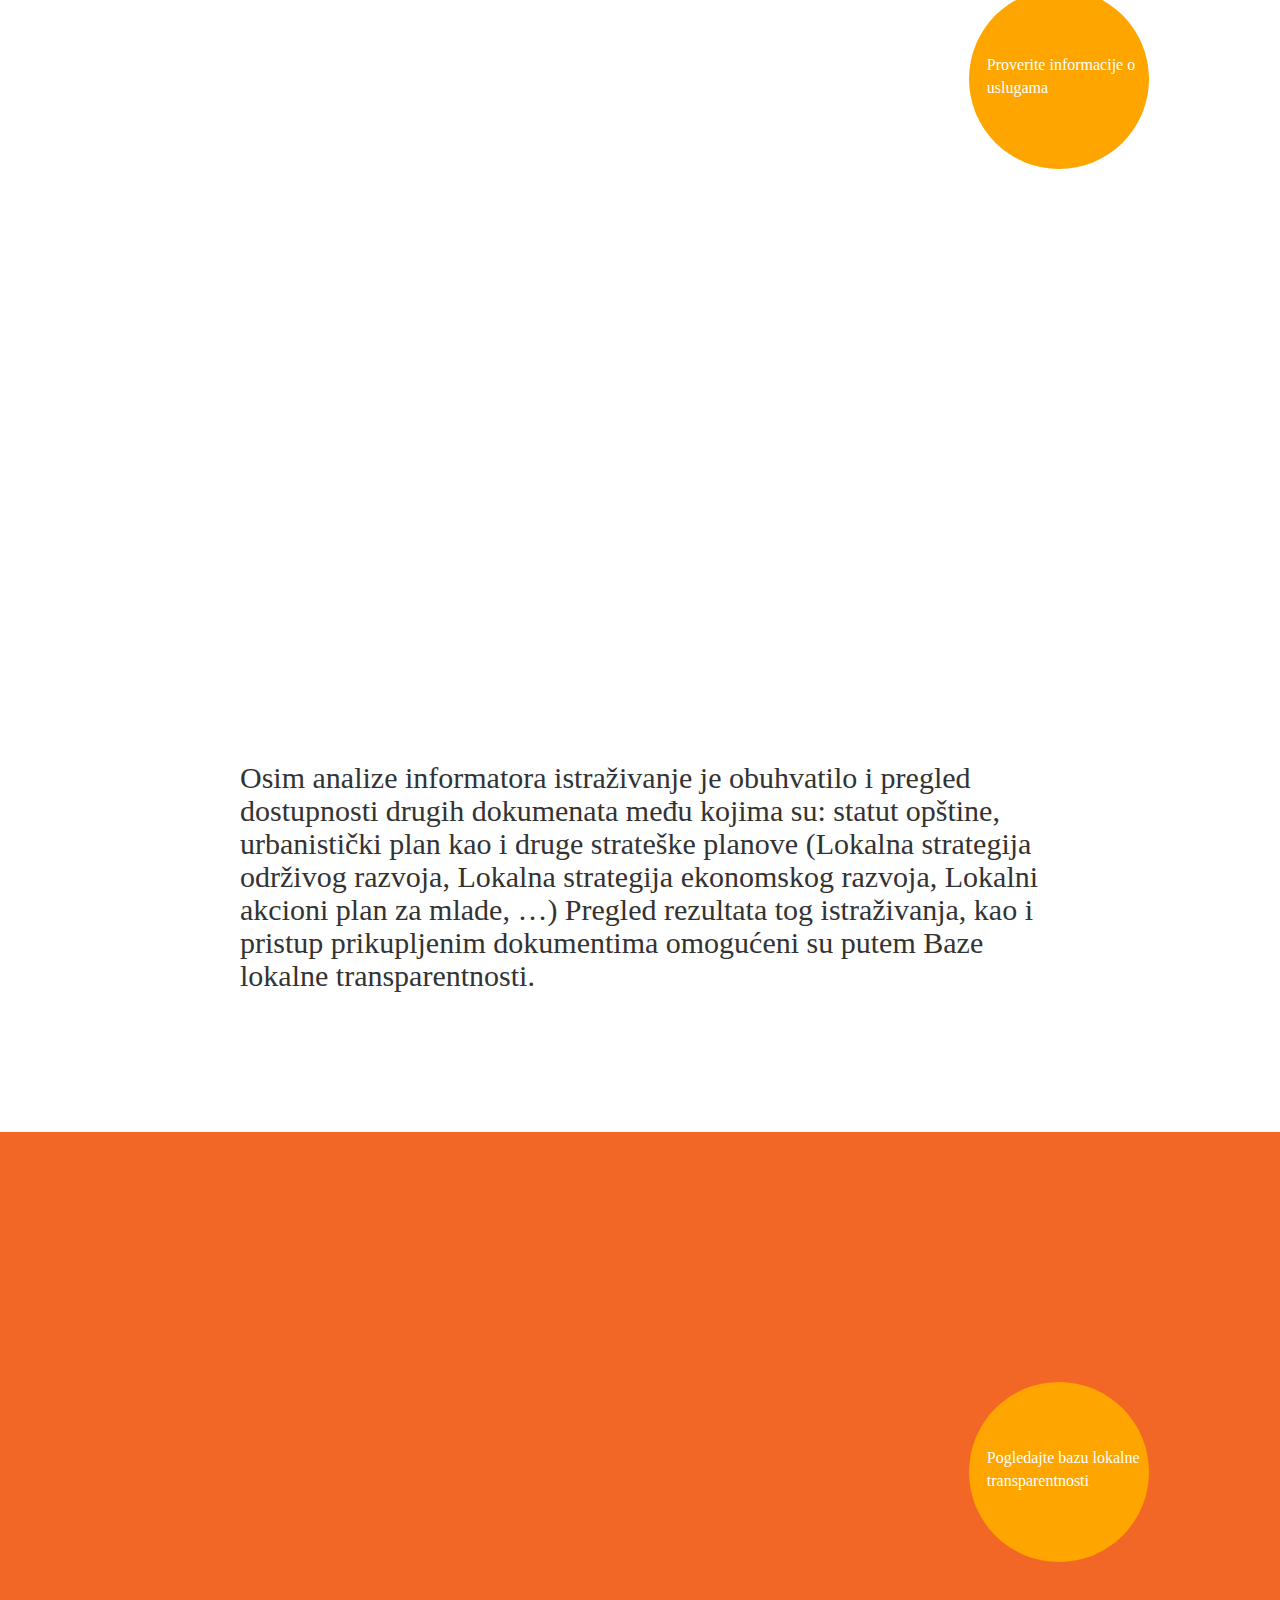
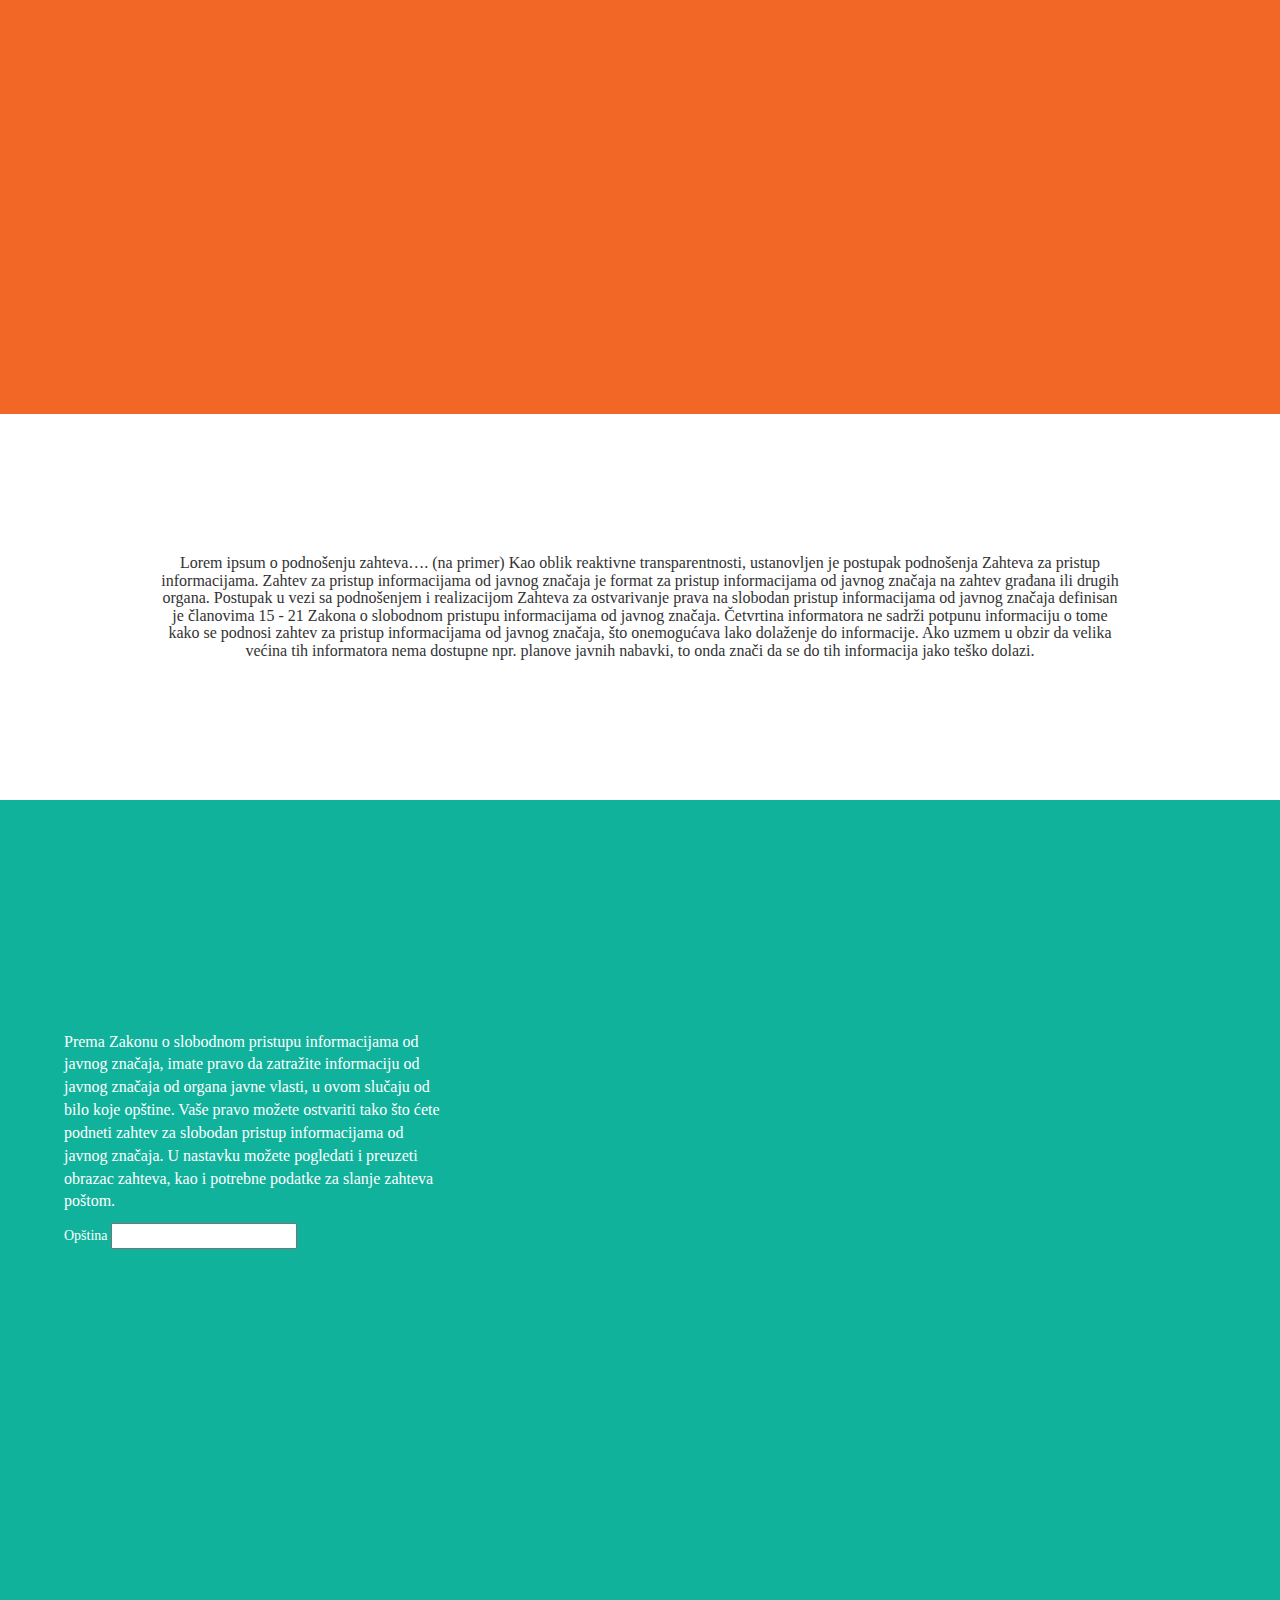
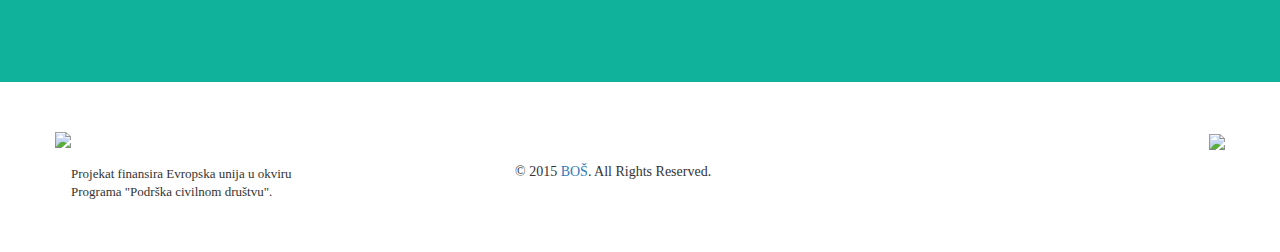
==== commit 01f9cd5b: "jos izmena u footeru" ====
--- a/index.html
+++ b/index.html
@@ -328,9 +328,9 @@
         <div class="container">
             <div class="row">
                 <div>
-                    <div class="pull-left" style="width:300px">
+                    <div class="pull-left" style="width:400px">
                         <img src="http://paketpomociocd.bos.rs/public/img/eu.jpg" border="0" align="left" height="80" class="margin-right">
-                        <div class=" ">
+                        <div class="txtEu">
                             Projekat finansira Evropska unija u okviru
                             <br> Programa "Podrška civilnom društvu".
                         </div>
@@ -338,7 +338,7 @@
                     <div class="pull-right">
                         <img src="http://paketpomociocd.bos.rs/public/img/srbija.jpg" border="0" height="80">
                     </div>
-                    <div class="col-sm-6 col-md-offset-4">
+                    <div class="col-sm-6 col-md-offset-4 sredina">
                         &copy; 2015 <a target="_blank" href="http://www.bos.rs/" title="Beogradska otvorena Škola">BOŠ</a>. All Rights Reserved.
                     </div>
                 </div>
--- a/css/style.css
+++ b/css/style.css
@@ -171,8 +171,9 @@
     padding: 20px;
 }
 
-.navbar-default .navbar-nav>li>a:focus, .navbar-default .navbar-nav>li>a:hover {
-        color: white;
+.navbar-default .navbar-nav>li>a:focus,
+.navbar-default .navbar-nav>li>a:hover {
+    color: white;
     background-color: transparent;
 }
 
@@ -343,7 +344,7 @@
 .krug {
     cursor: pointer;
     cursor: hand;
-    box-shadow: 1px 5px 24px #888888;
+    /* box-shadow: 1px 5px 24px #888888; */
     width: 180px;
     height: 180px;
     background-color: orange;
@@ -424,17 +425,19 @@
     background: url(../img/monitor.jpg) 50% 0 no-repeat fixed;
     margin: 0 auto;
     padding: 250px 0;
-    background-size: cover;
+    background-size: 80%;
+    background-color: #F26726;
 }
 
 #slide17 {
-   background: url(../img/zahtev.jpg) 50% 86% no-repeat fixed;
+    background: url(../img/zahtev.jpg) 50% 86% no-repeat fixed;
     margin: 0 auto;
     background-size: 86%;
     color: black;
     background-color: #10B29B;
 }
 
+
 /* .zahtevSlika{
   background: url(../img/zahtev.jpg) 50% 0 no-repeat;
     margin: 0 auto;
@@ -444,7 +447,7 @@
 
 #slide17 button {
     font-size: 20px;
-    display: block;    
+    display: block;
     margin-top: 15px;
 }
 
@@ -458,11 +461,12 @@
 
 #slide17 p {
     color: white;
-    font-size: 16px;    
+    font-size: 16px;
     width: 40%;
     margin-top: 10%;
 }
-#slide17 .content{
+
+#slide17 .content {
     margin-left: 5%;
 }
 
@@ -509,3 +513,20 @@
     color: white;
     font-size: 16px;
 }
+
+#footer .row {
+    padding-top: 50px;
+    padding-bottom: 40px;
+}
+
+.sredina{
+        display: inline;
+    position: absolute;
+    margin: auto;
+    margin-top: 30px;
+    padding-left: 60px;
+}
+.txtEu{
+        margin-top: 33px;
+    font-size: 13px;
+}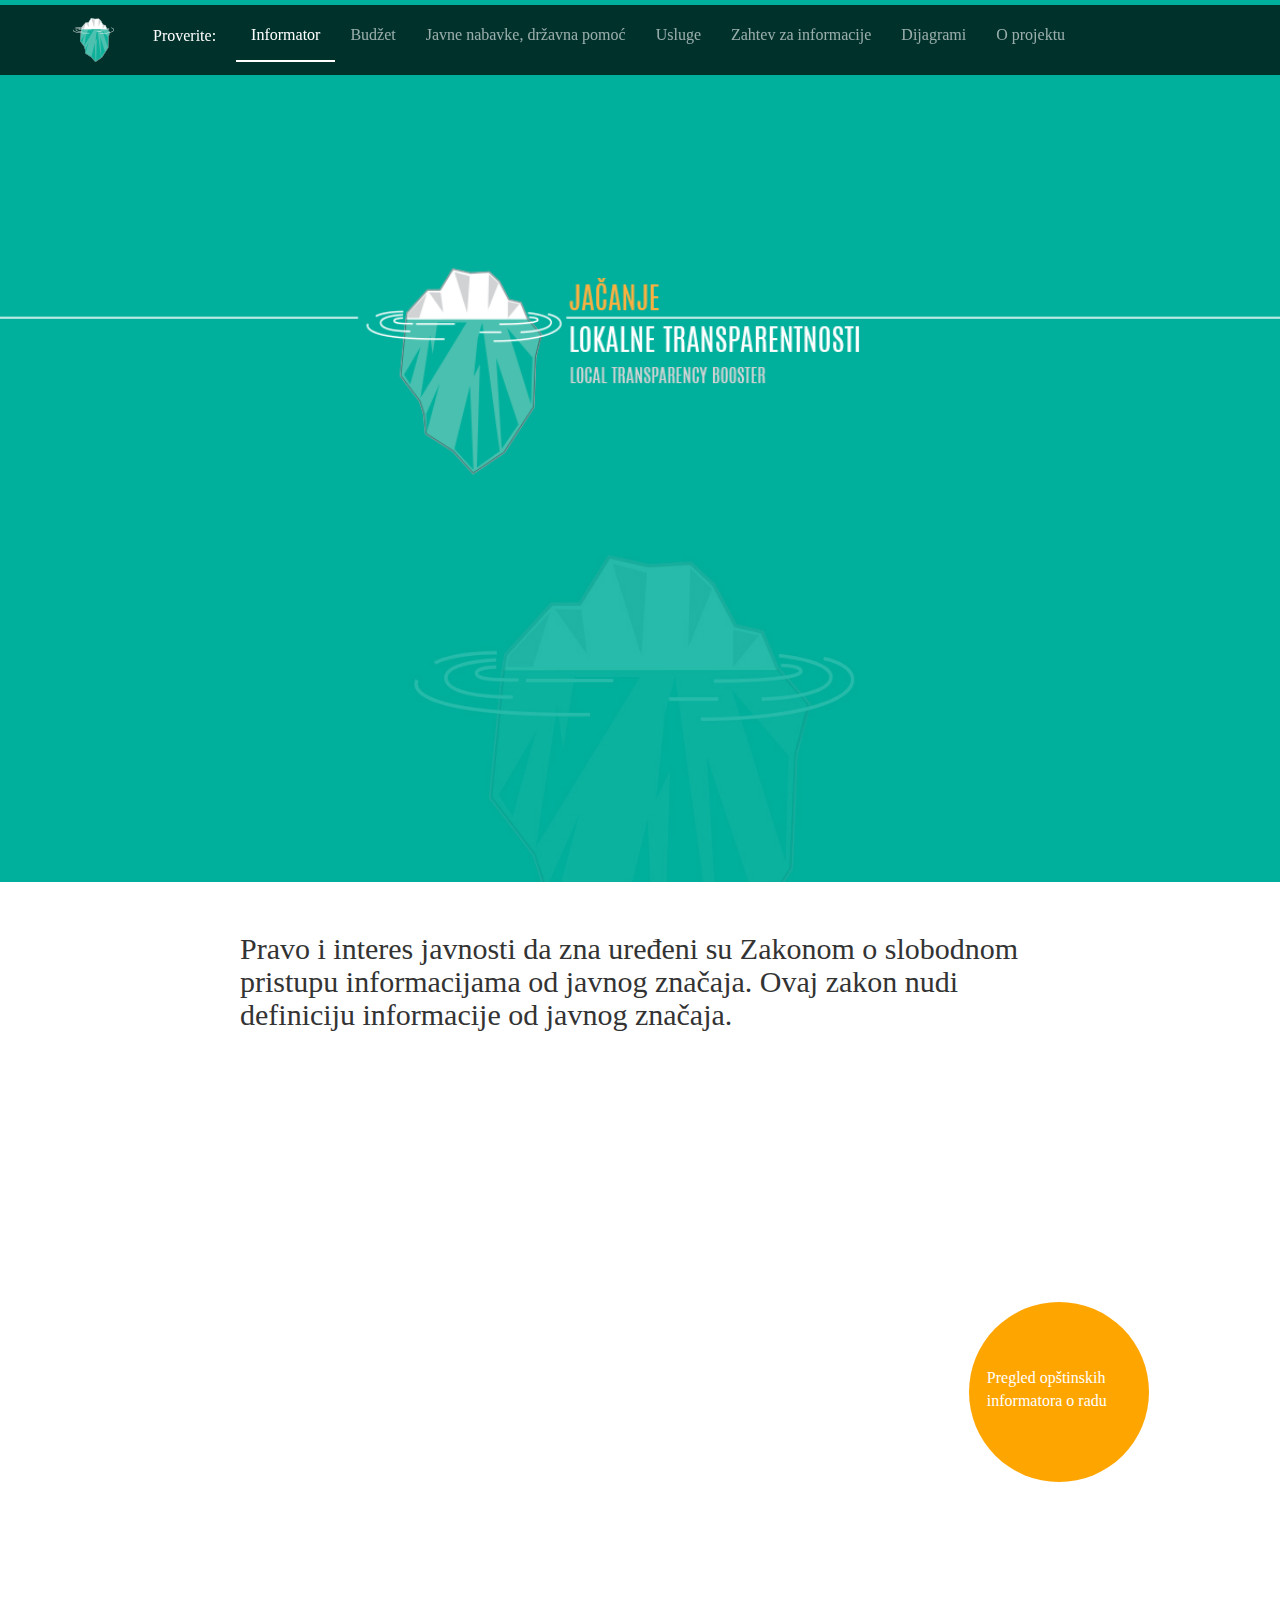
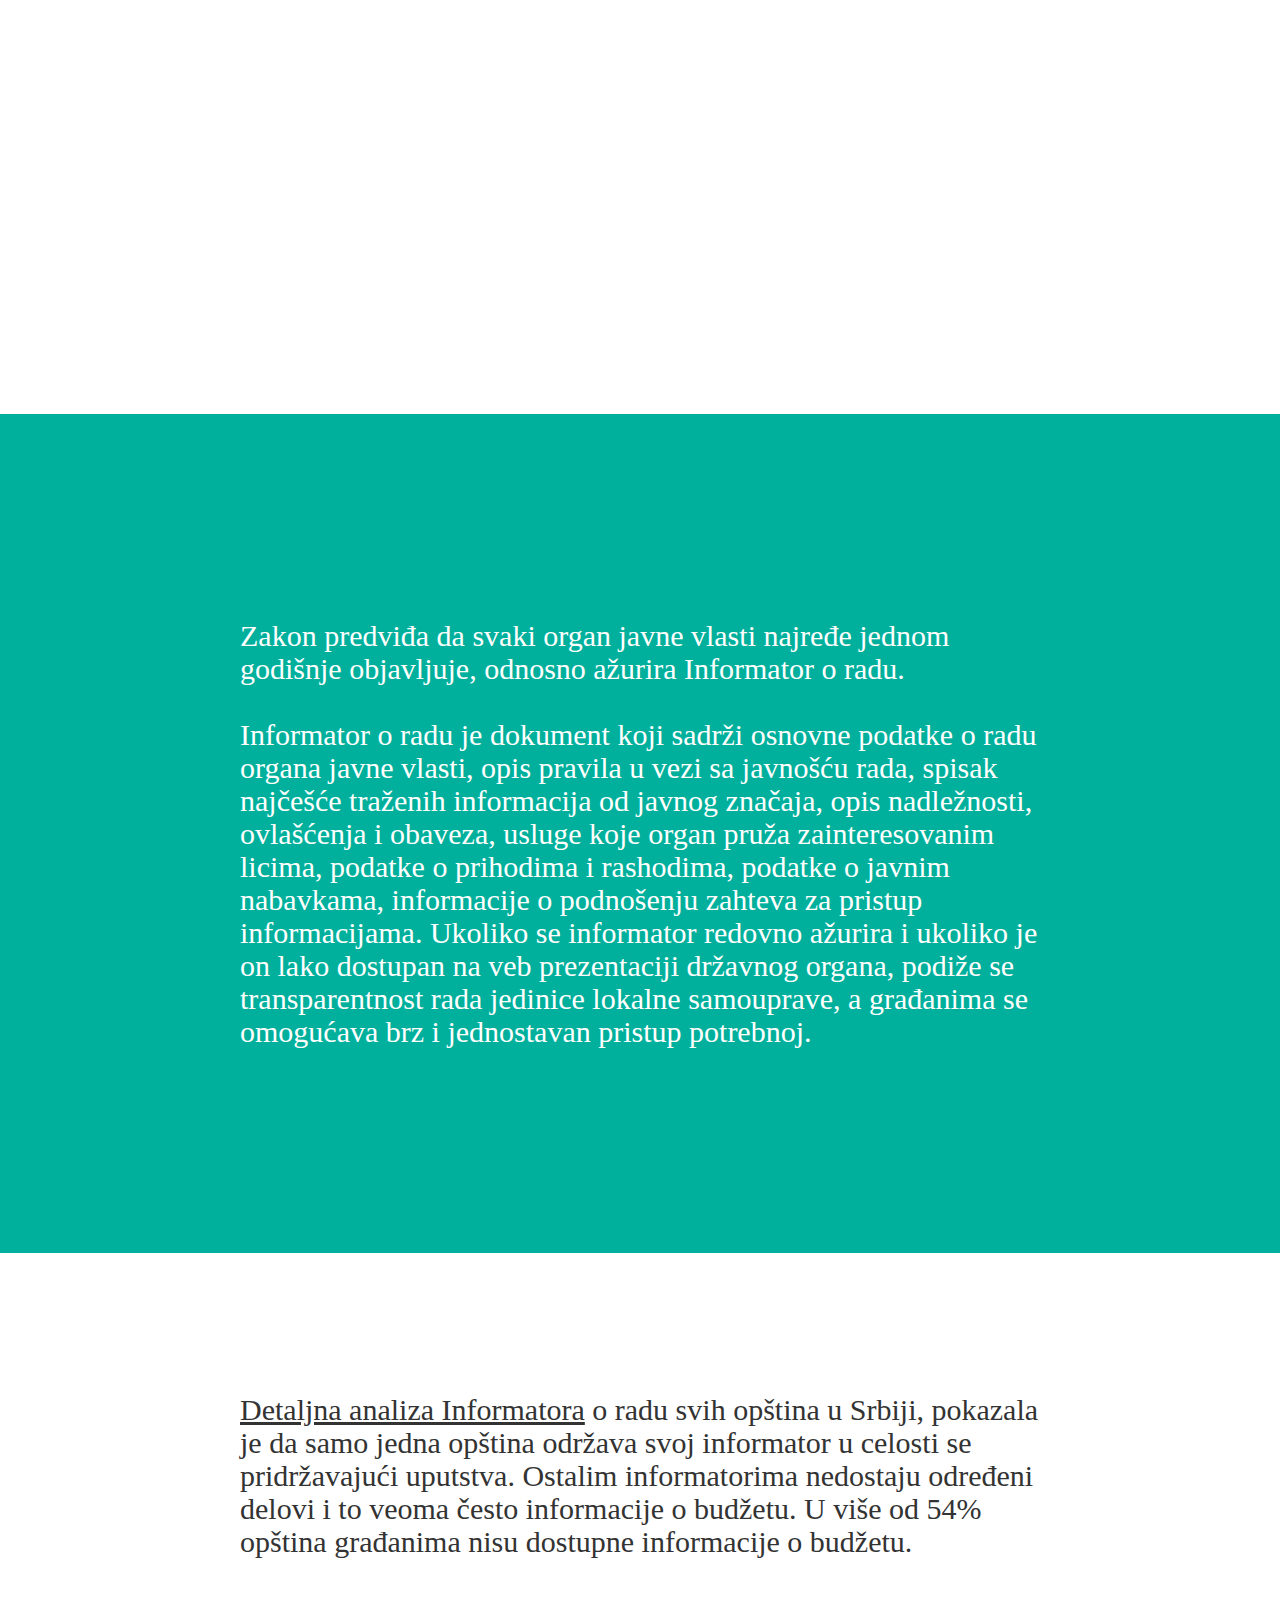
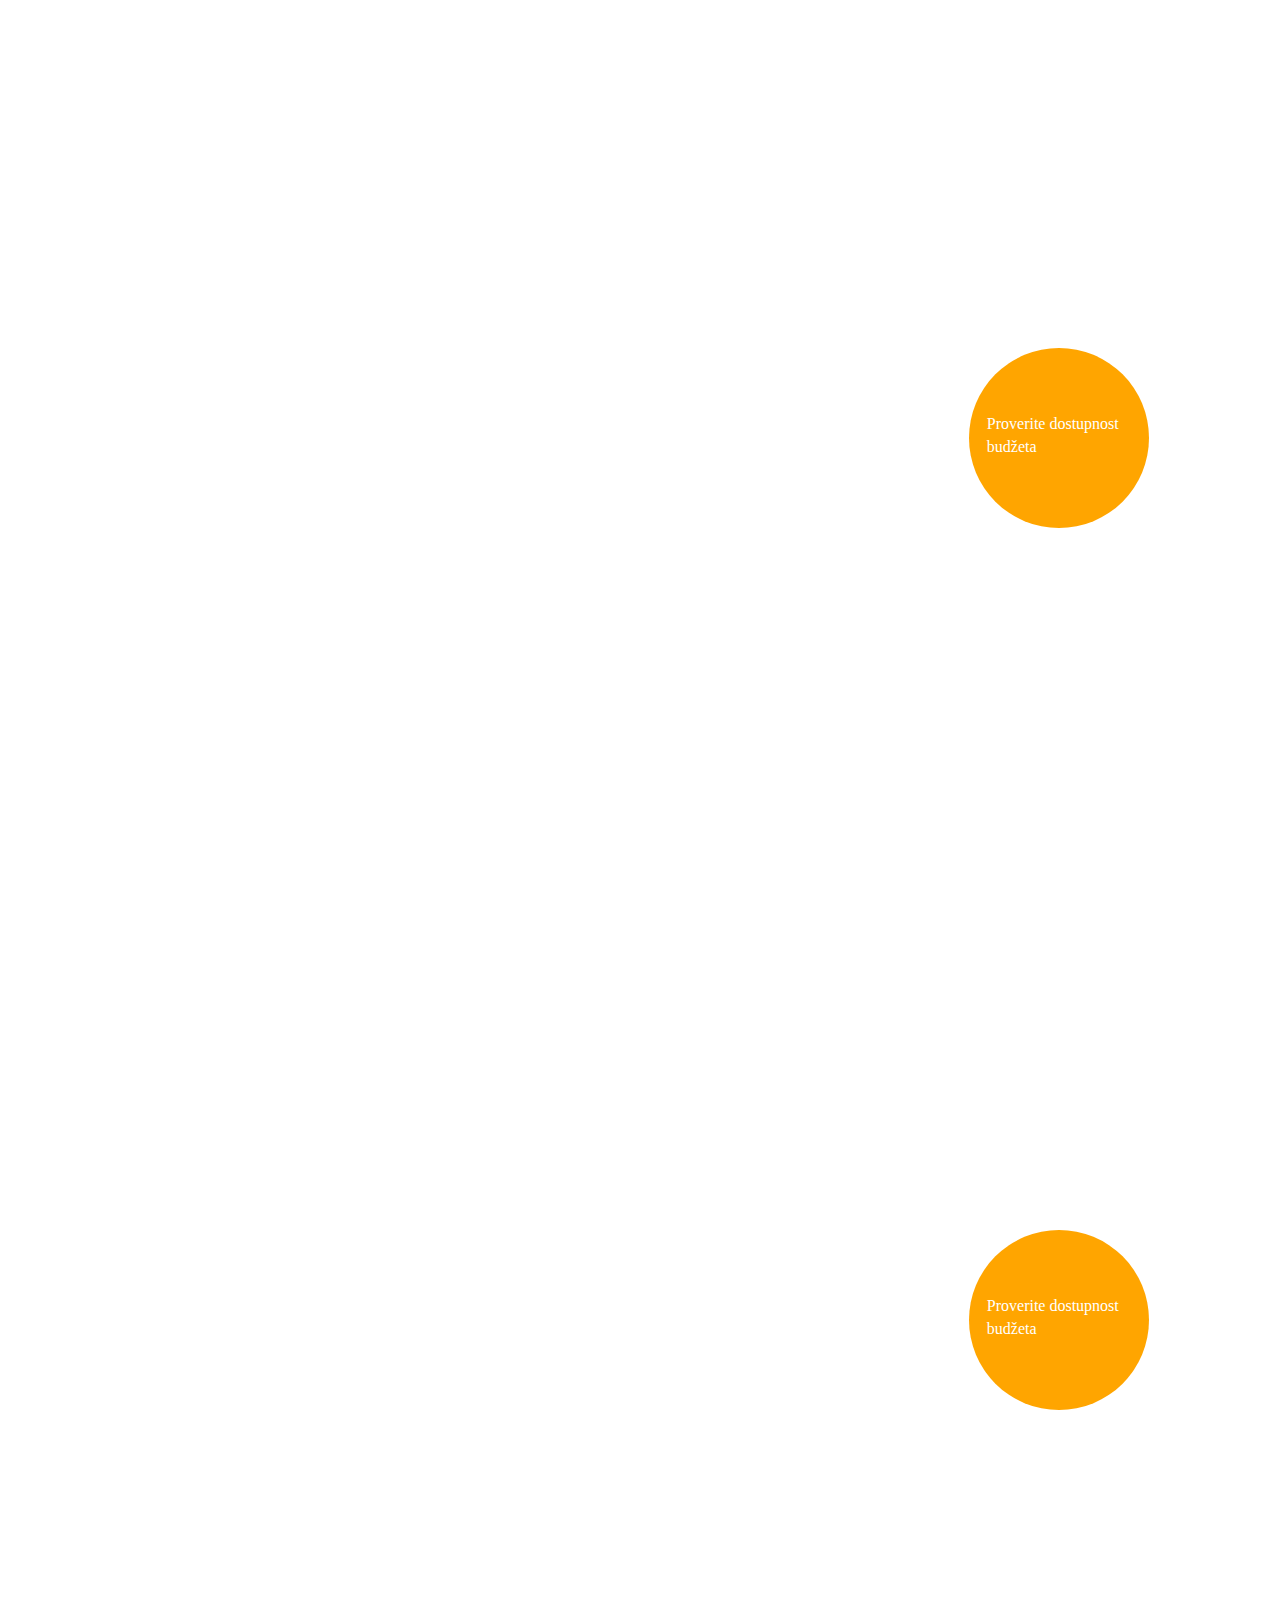
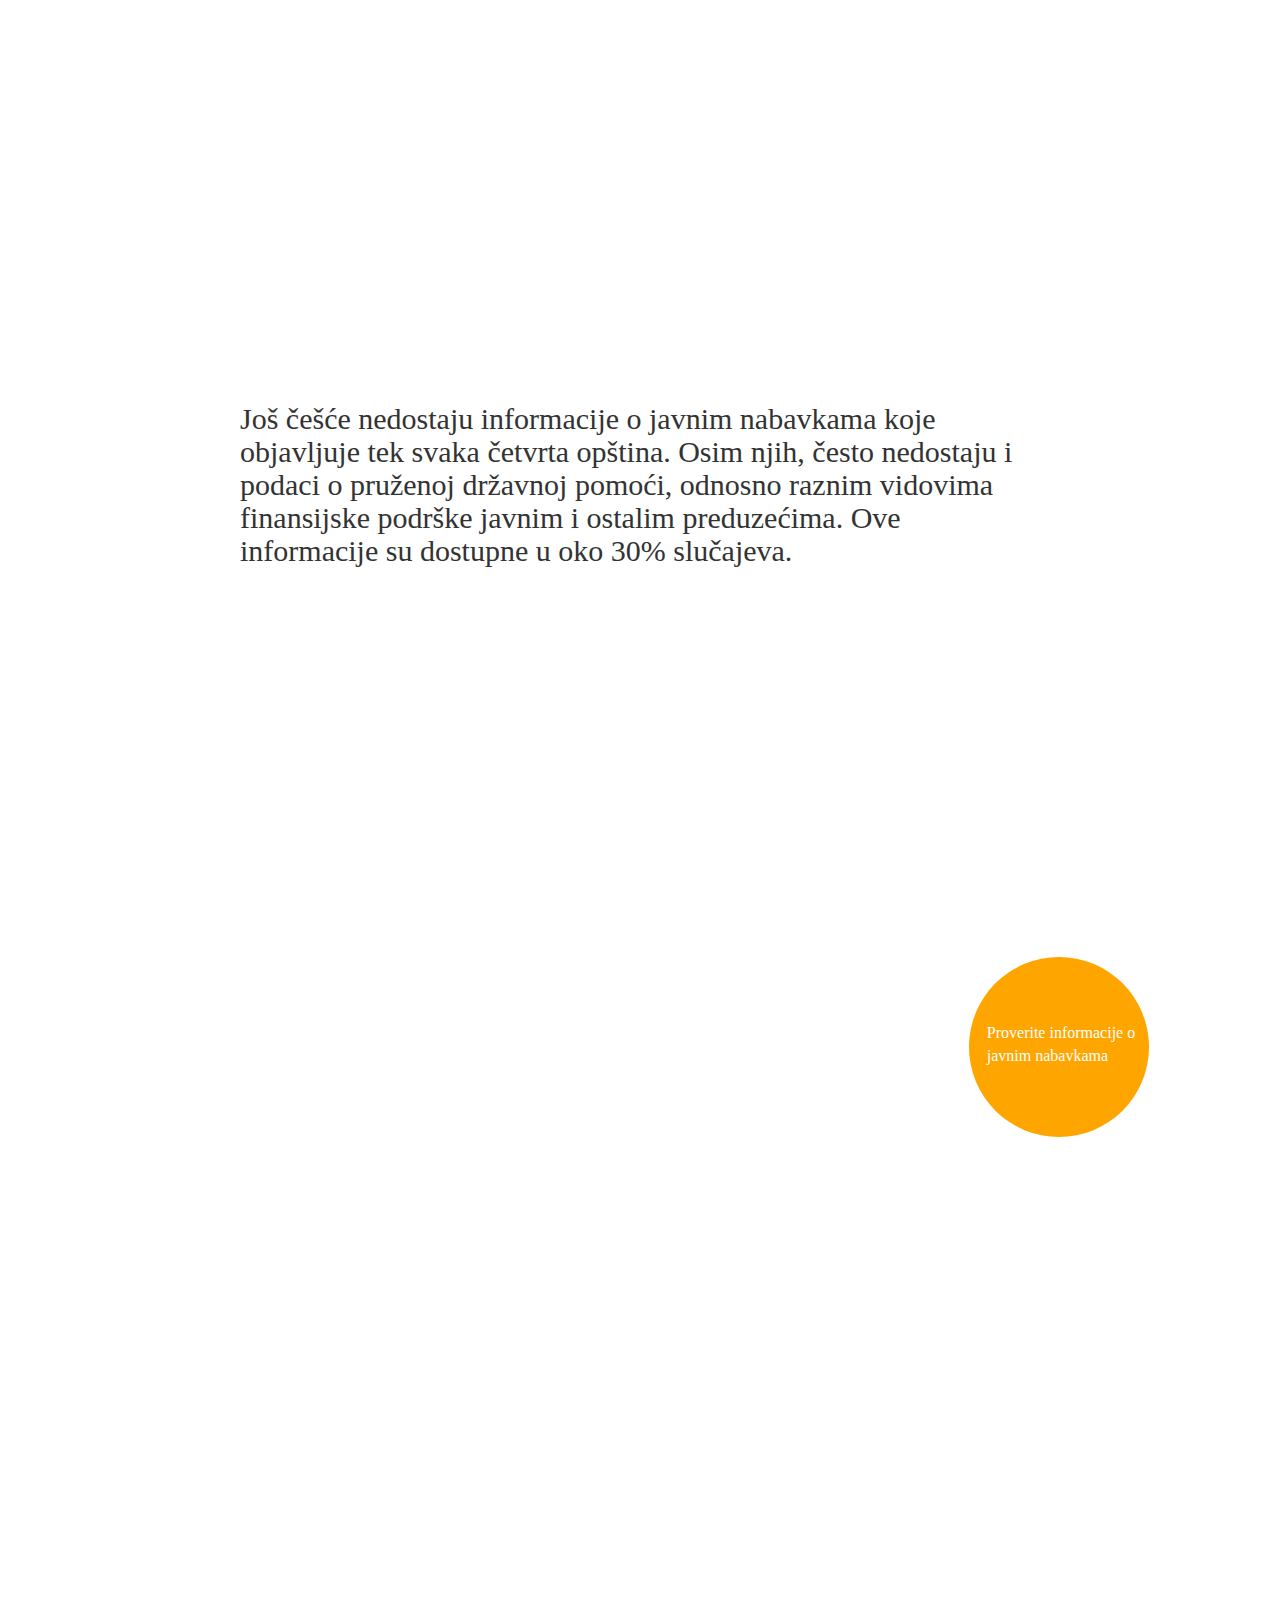
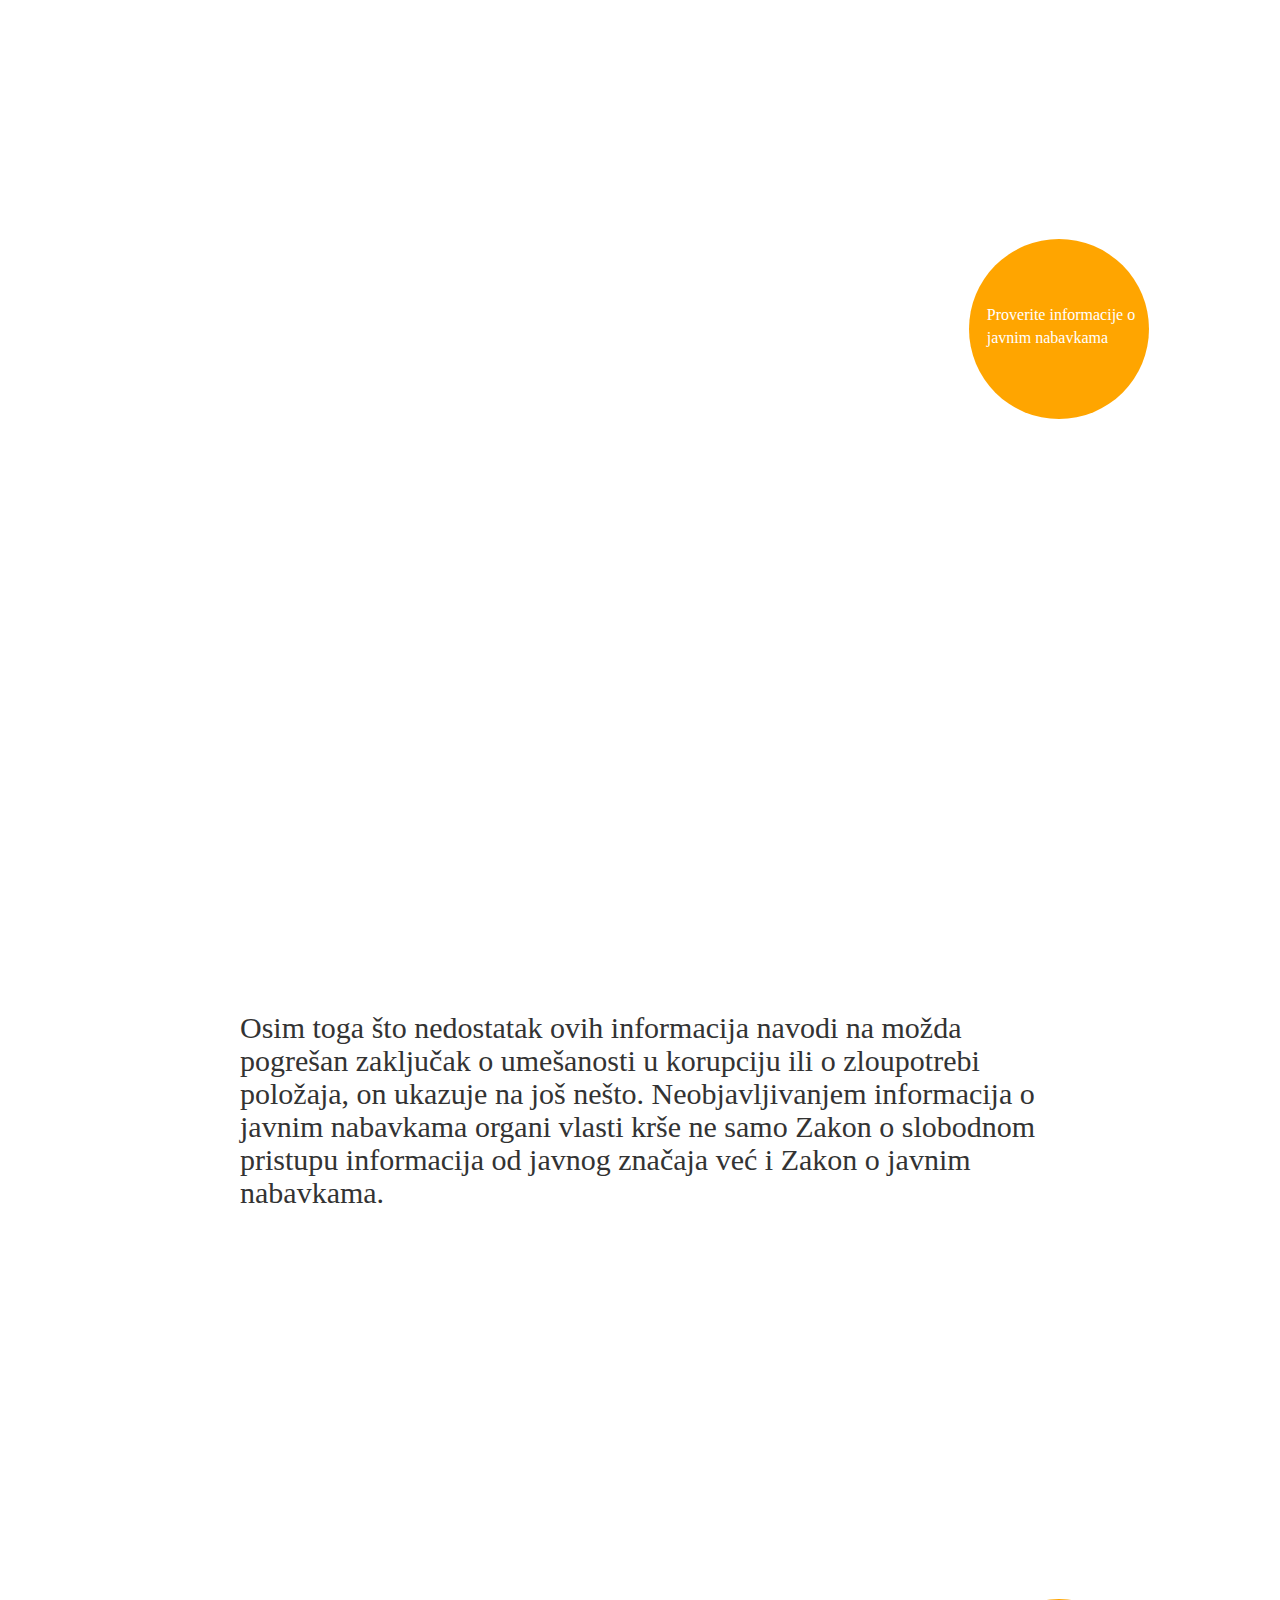
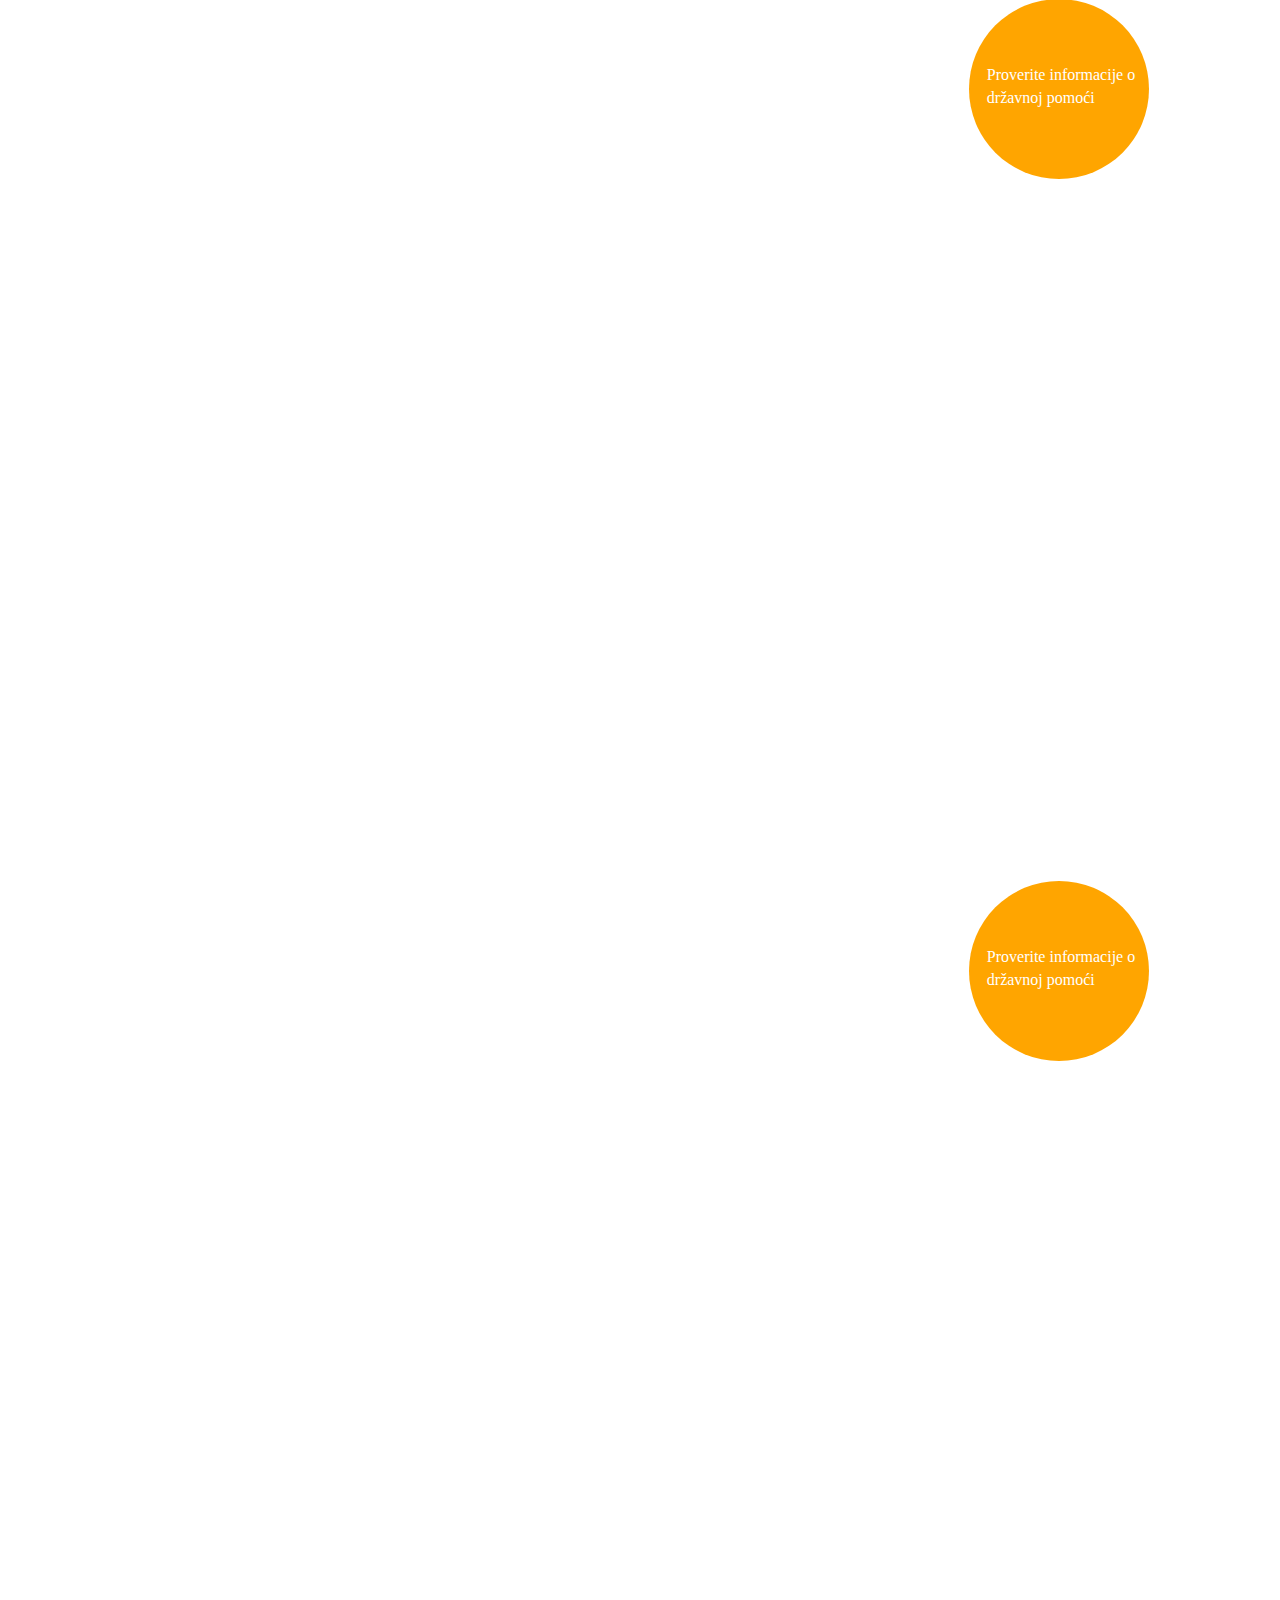
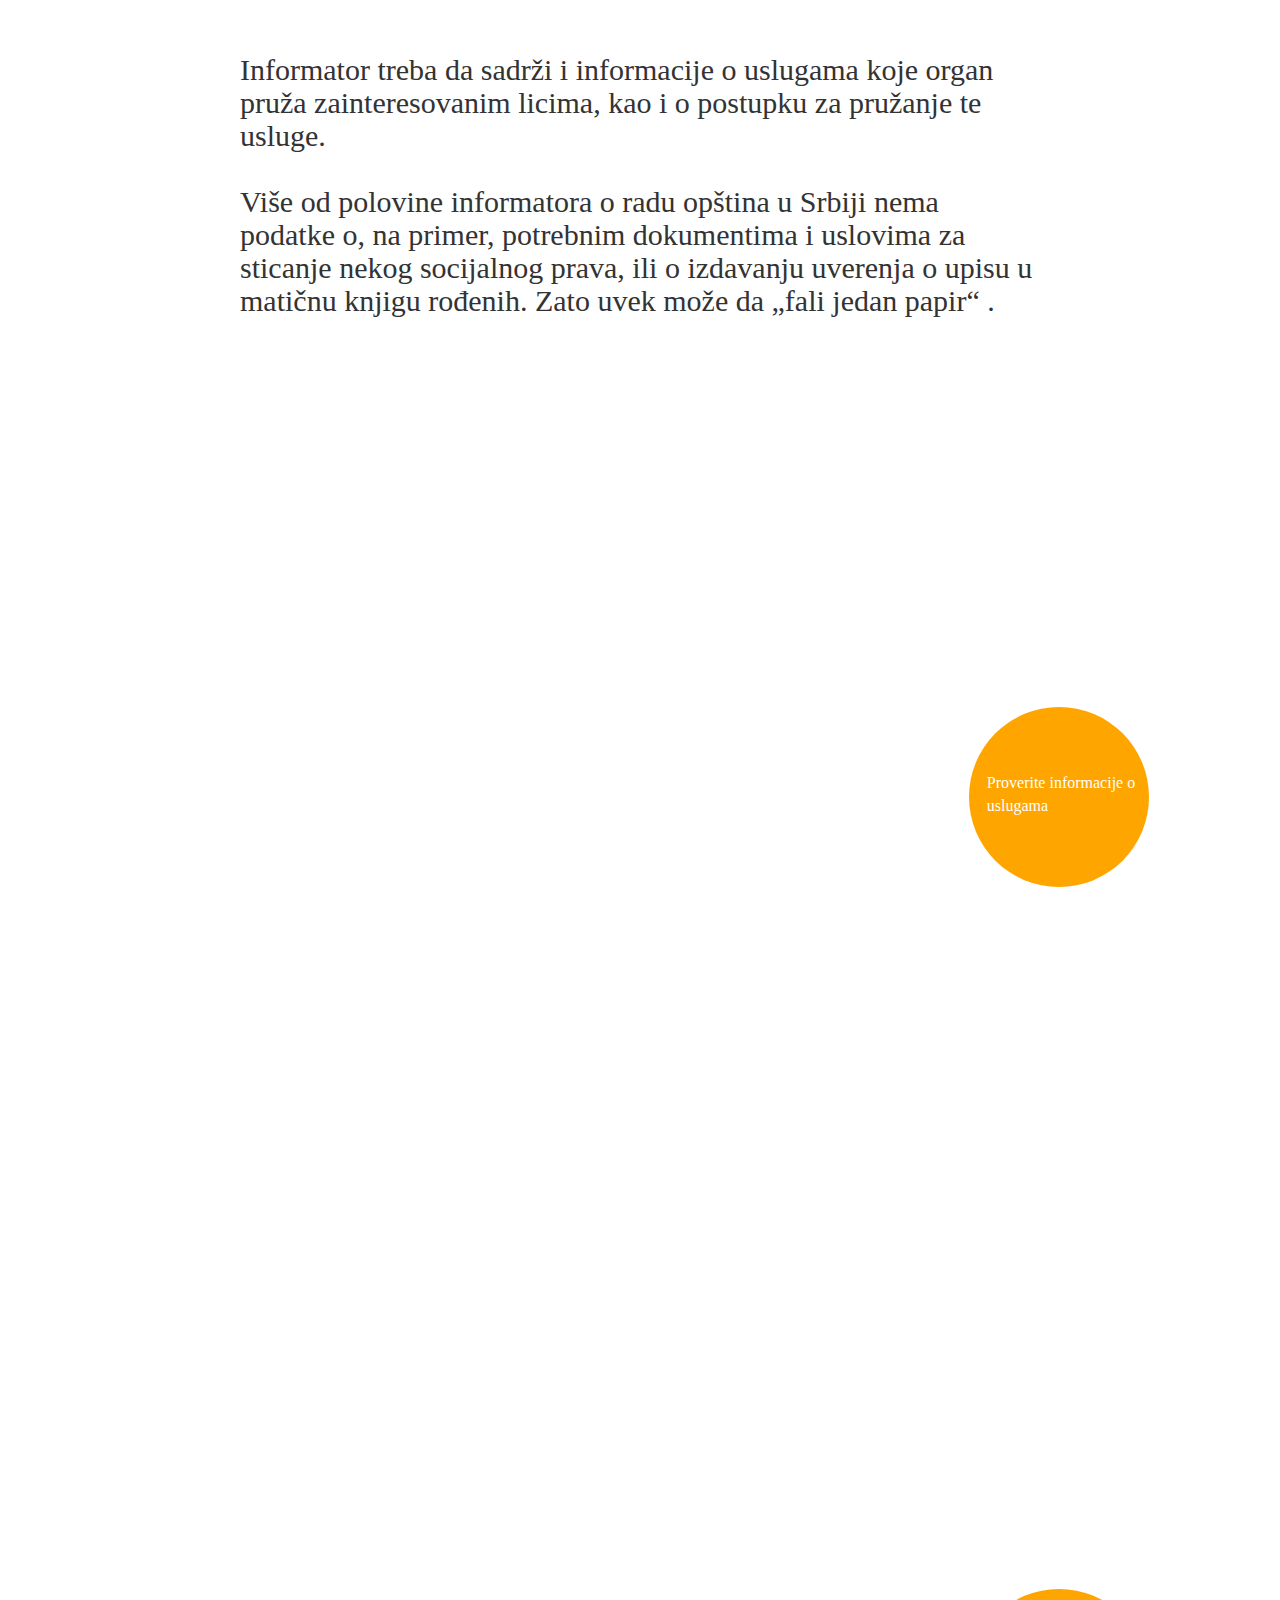
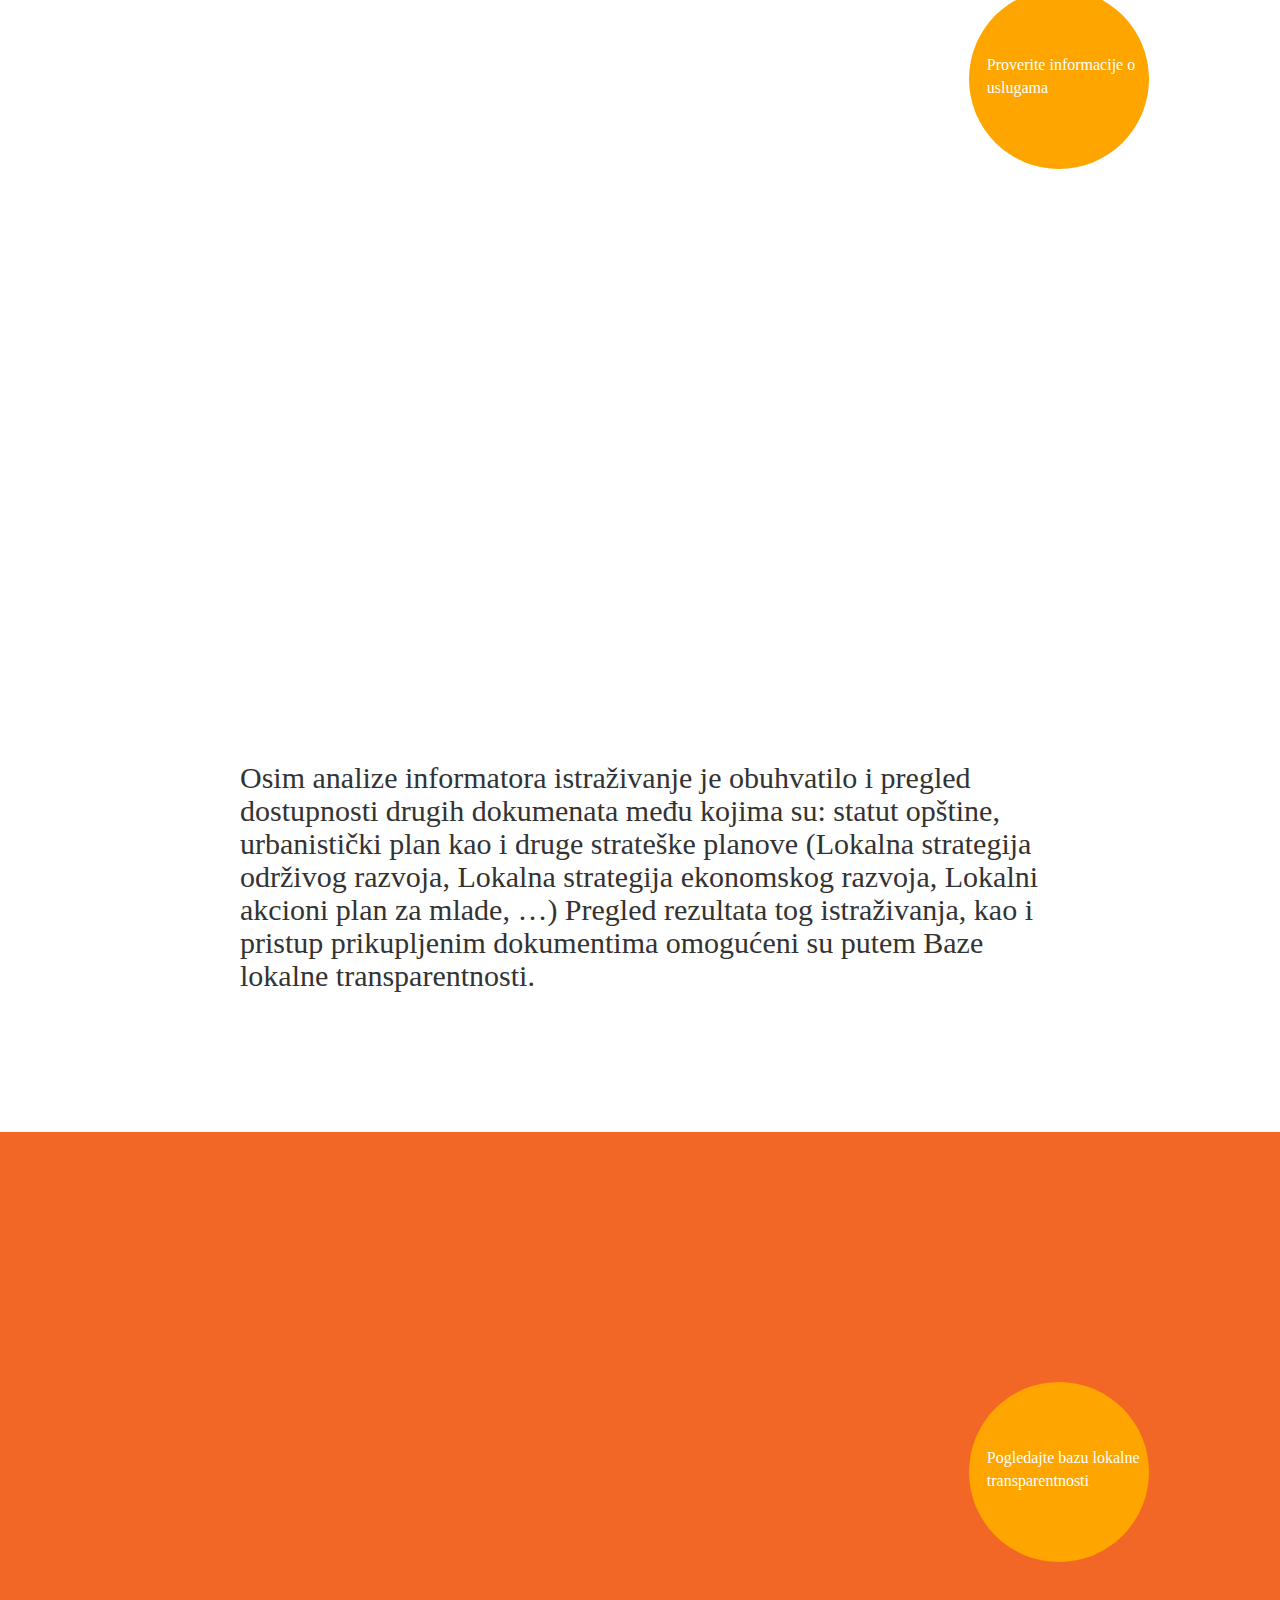
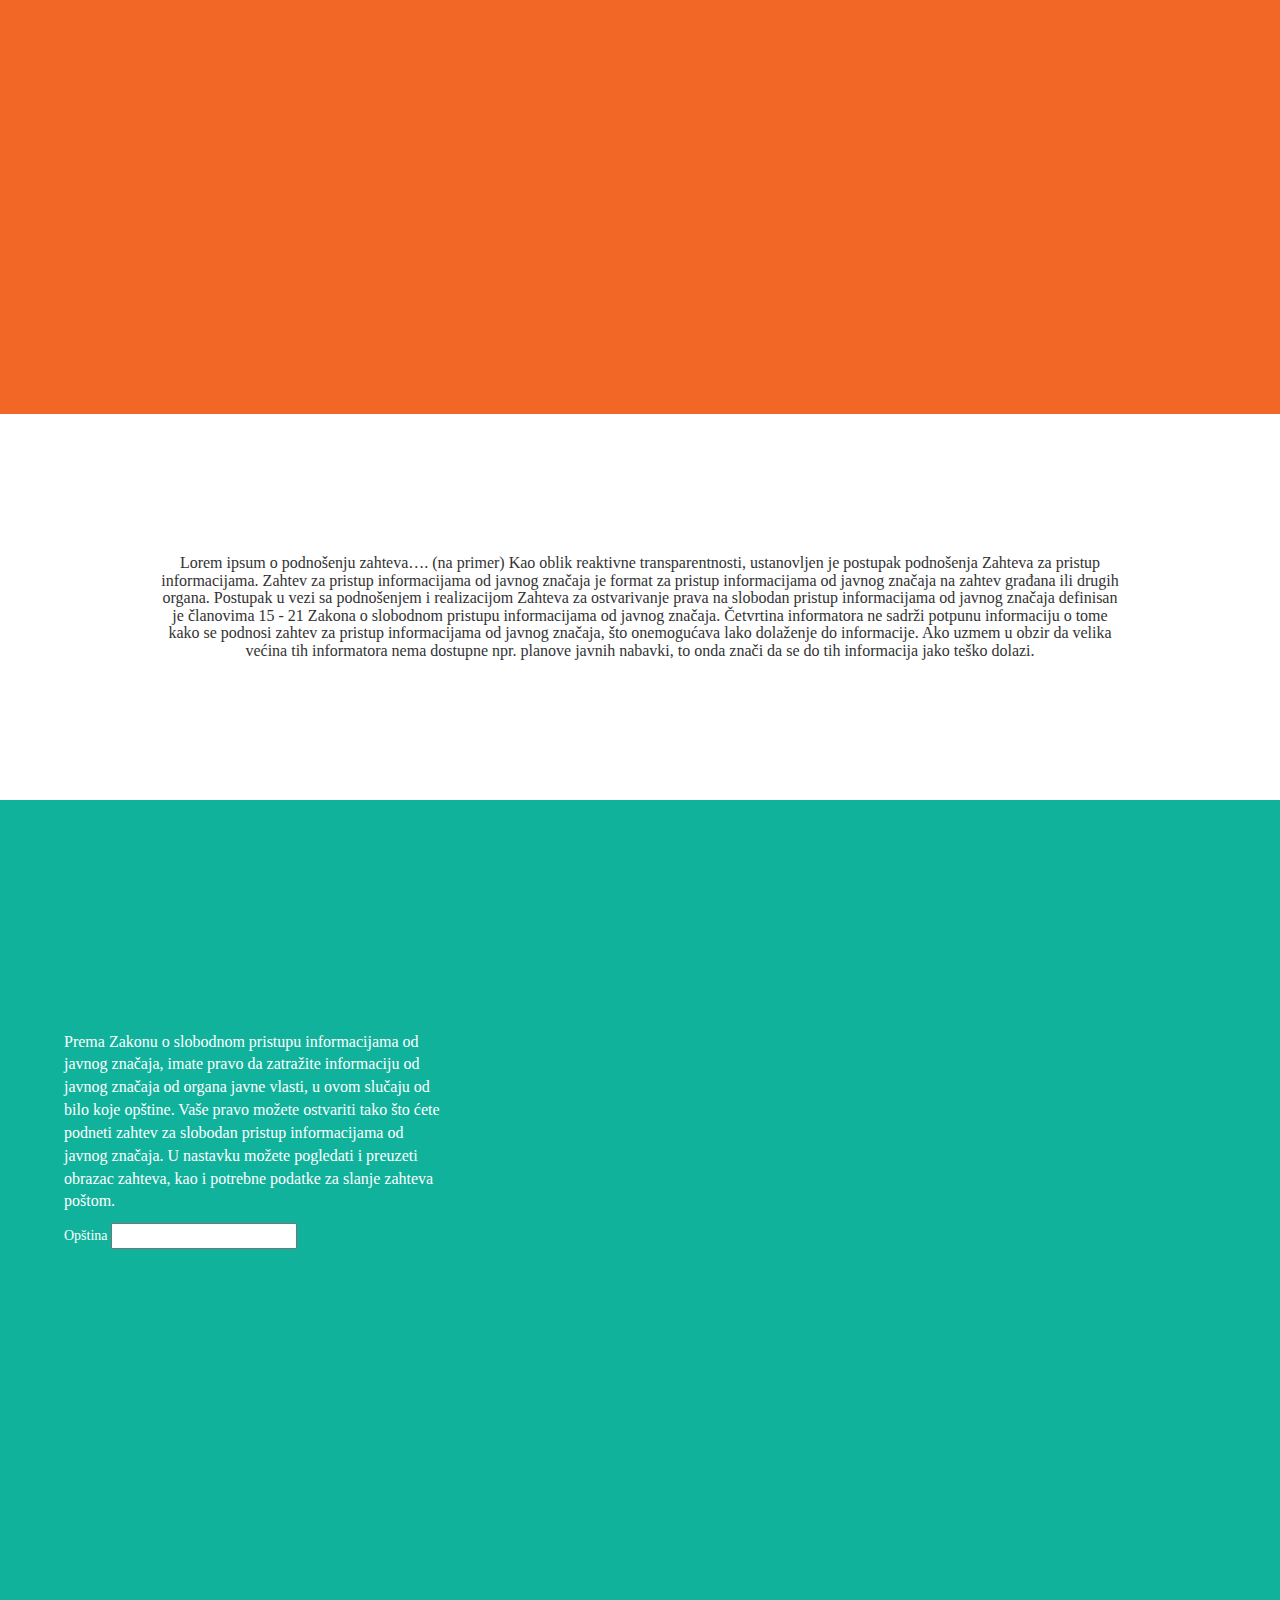
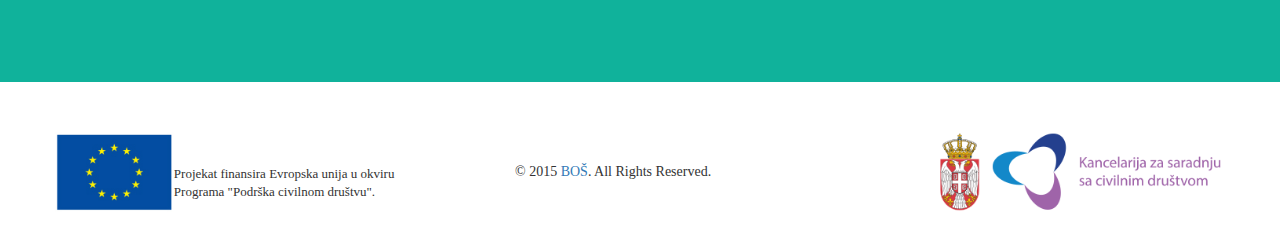
==== commit 3c09d7b8: "novi logoi" ====
--- a/index.html
+++ b/index.html
@@ -329,14 +329,14 @@
             <div class="row">
                 <div>
                     <div class="pull-left" style="width:400px">
-                        <img src="http://paketpomociocd.bos.rs/public/img/eu.jpg" border="0" align="left" height="80" class="margin-right">
+                        <img src="./img/eu.jpg" border="0" align="left" height="80" class="margin-right">
                         <div class="txtEu">
                             Projekat finansira Evropska unija u okviru
                             <br> Programa "Podrška civilnom društvu".
                         </div>
                     </div>
                     <div class="pull-right">
-                        <img src="http://paketpomociocd.bos.rs/public/img/srbija.jpg" border="0" height="80">
+                        <img src="./img/kscd_grb.png" border="0" height="80">
                     </div>
                     <div class="col-sm-6 col-md-offset-4 sredina">
                         &copy; 2015 <a target="_blank" href="http://www.bos.rs/" title="Beogradska otvorena Škola">BOŠ</a>. All Rights Reserved.
